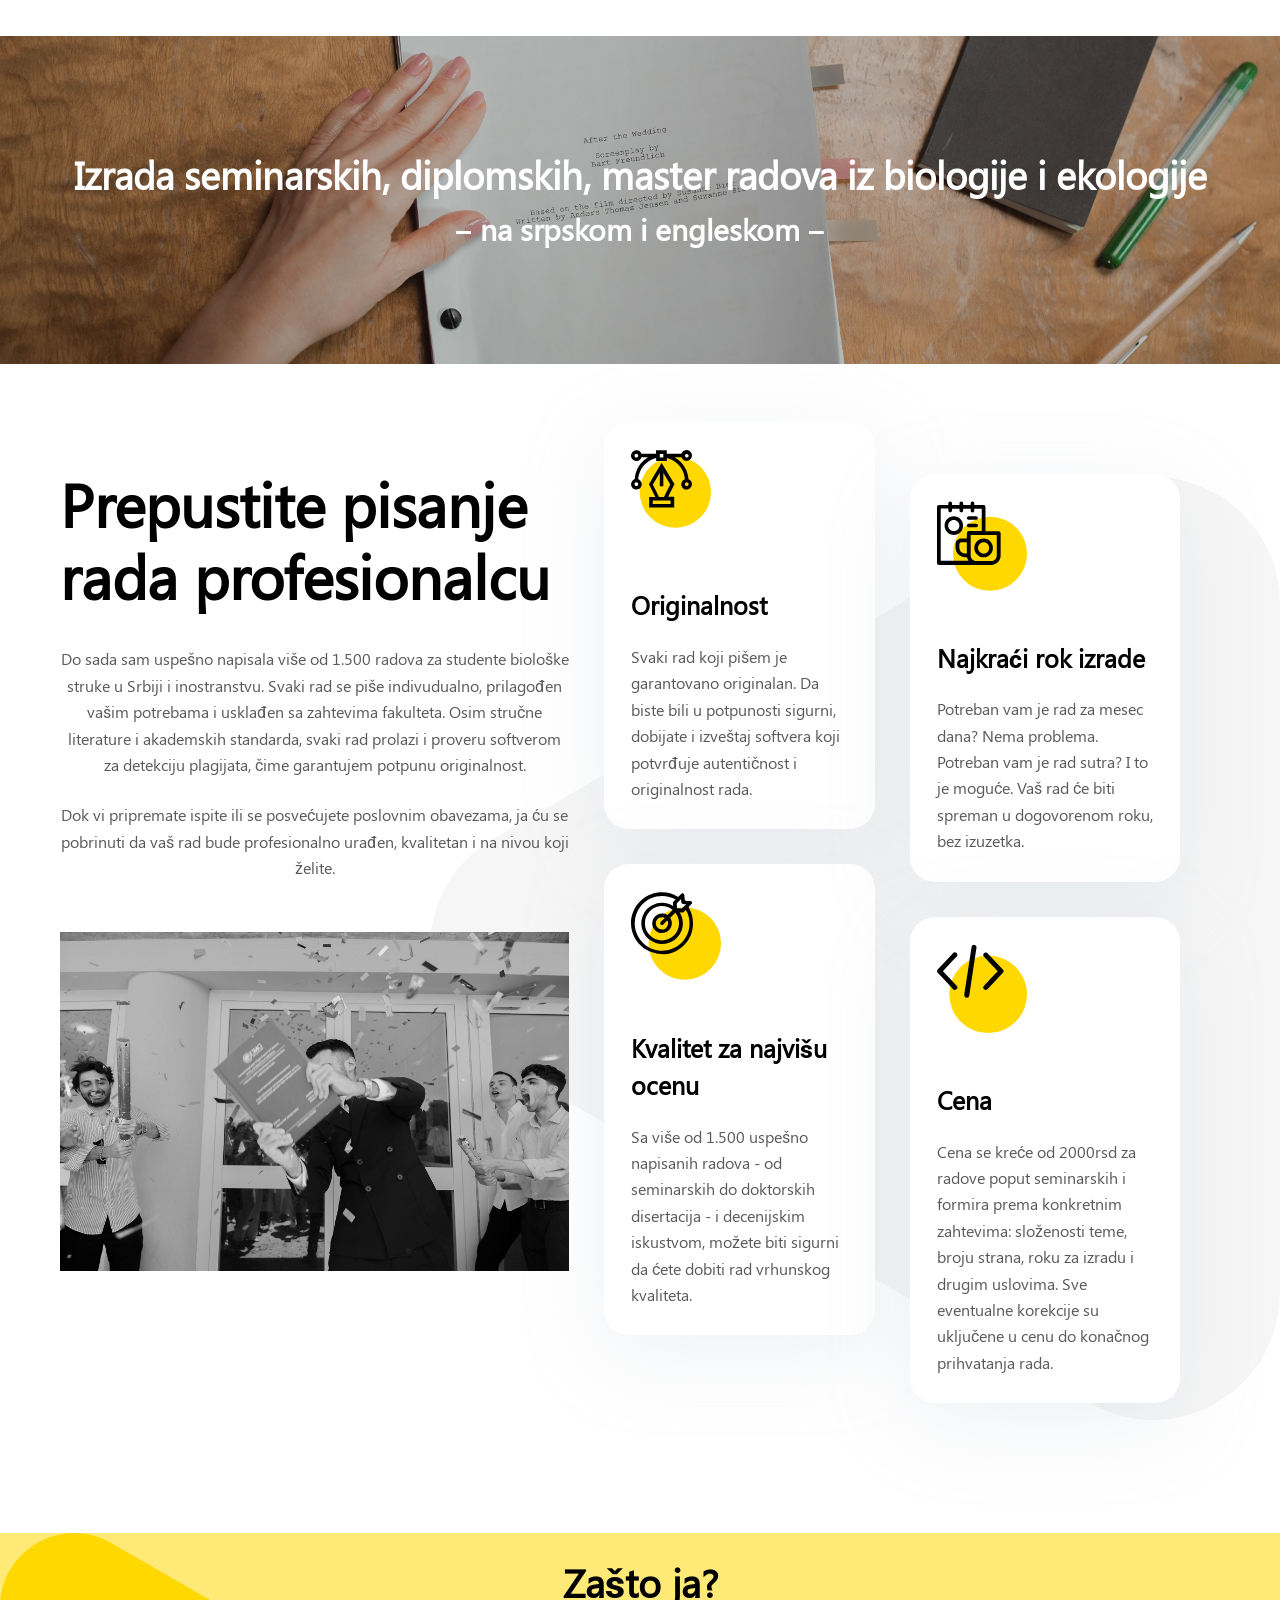
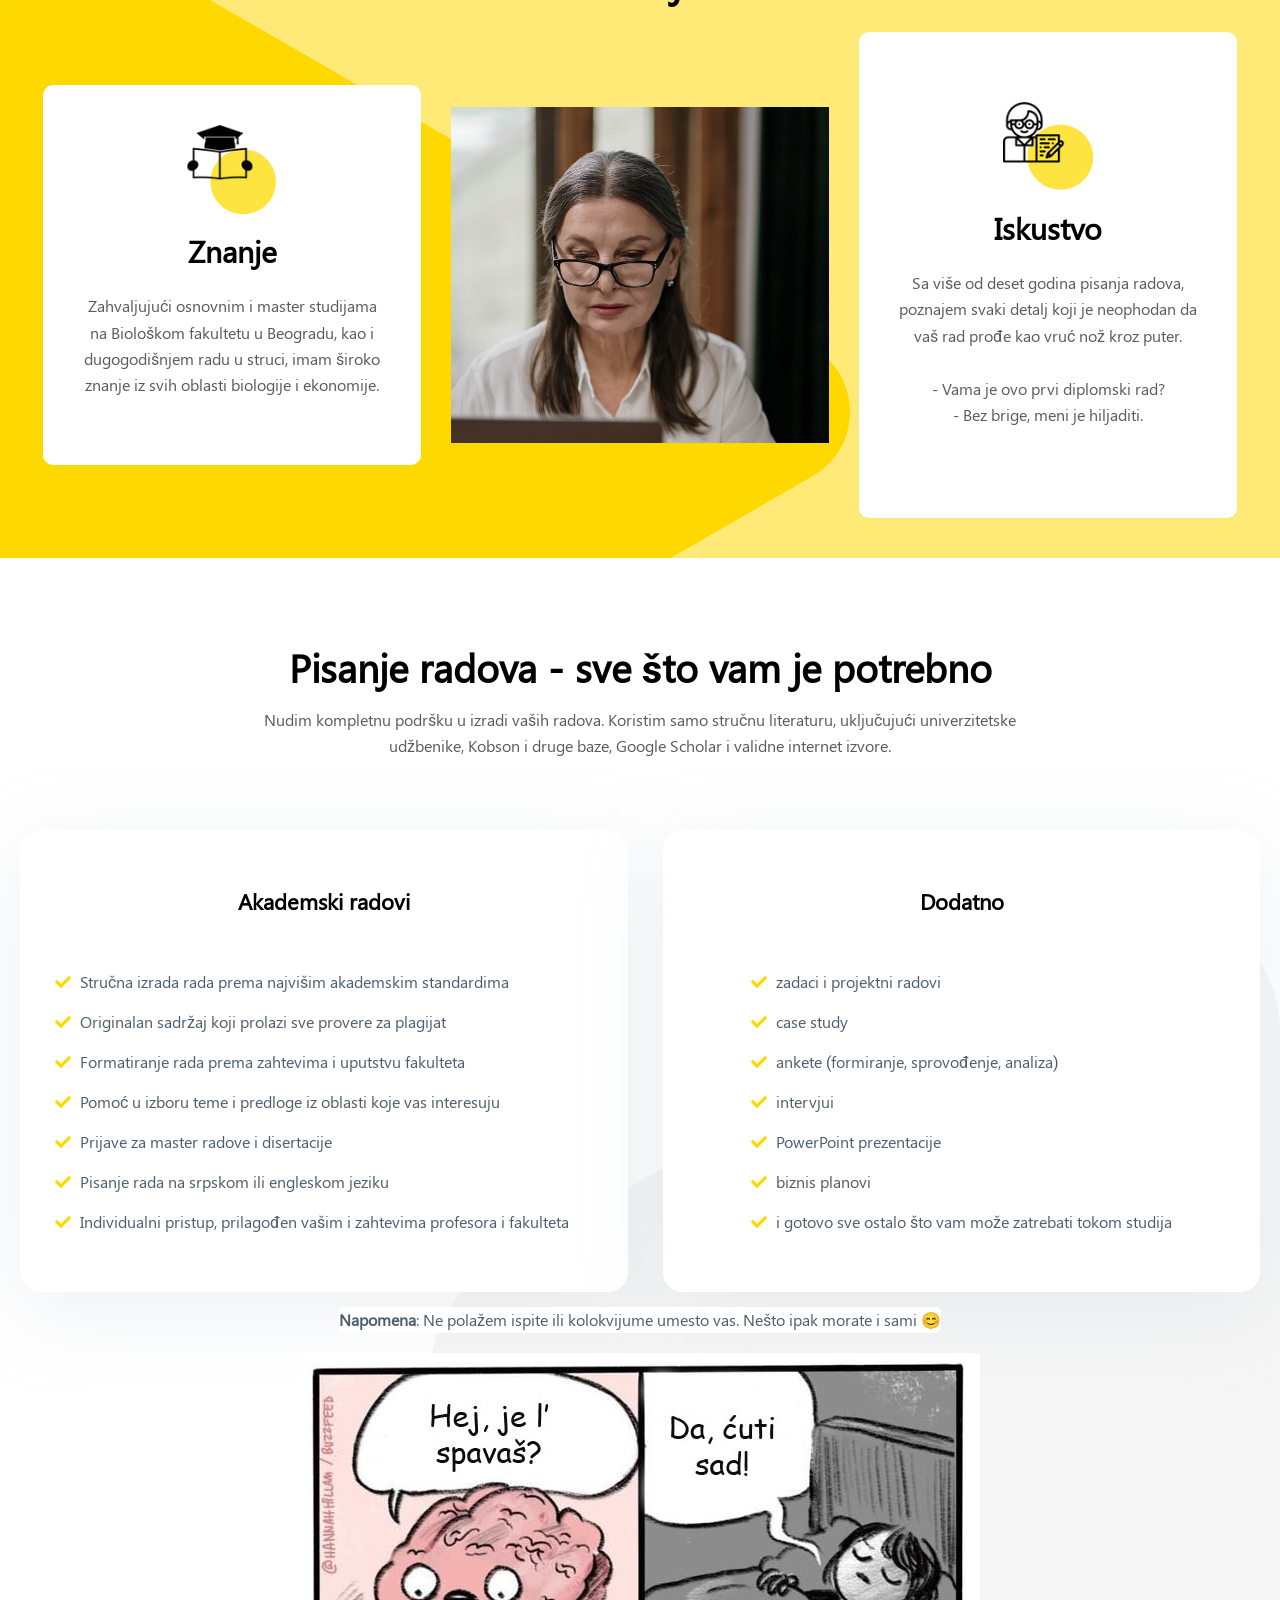
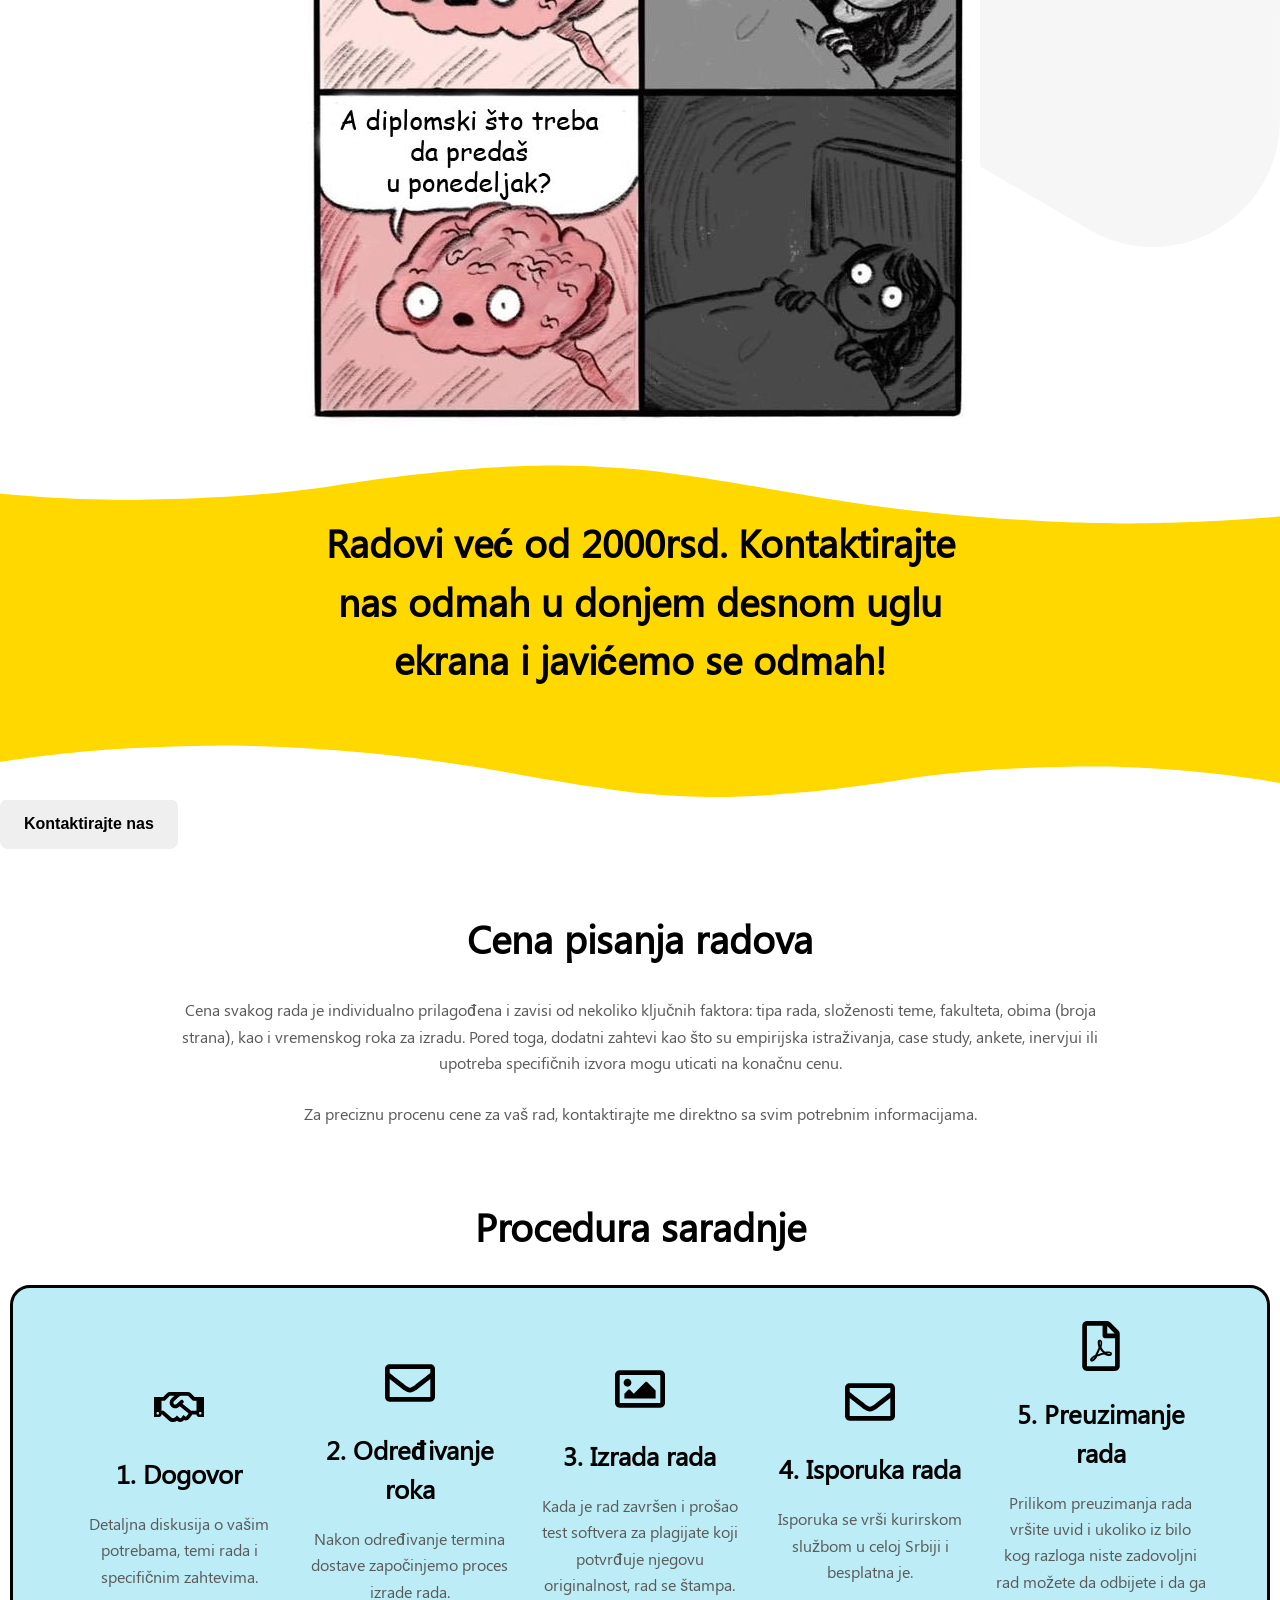
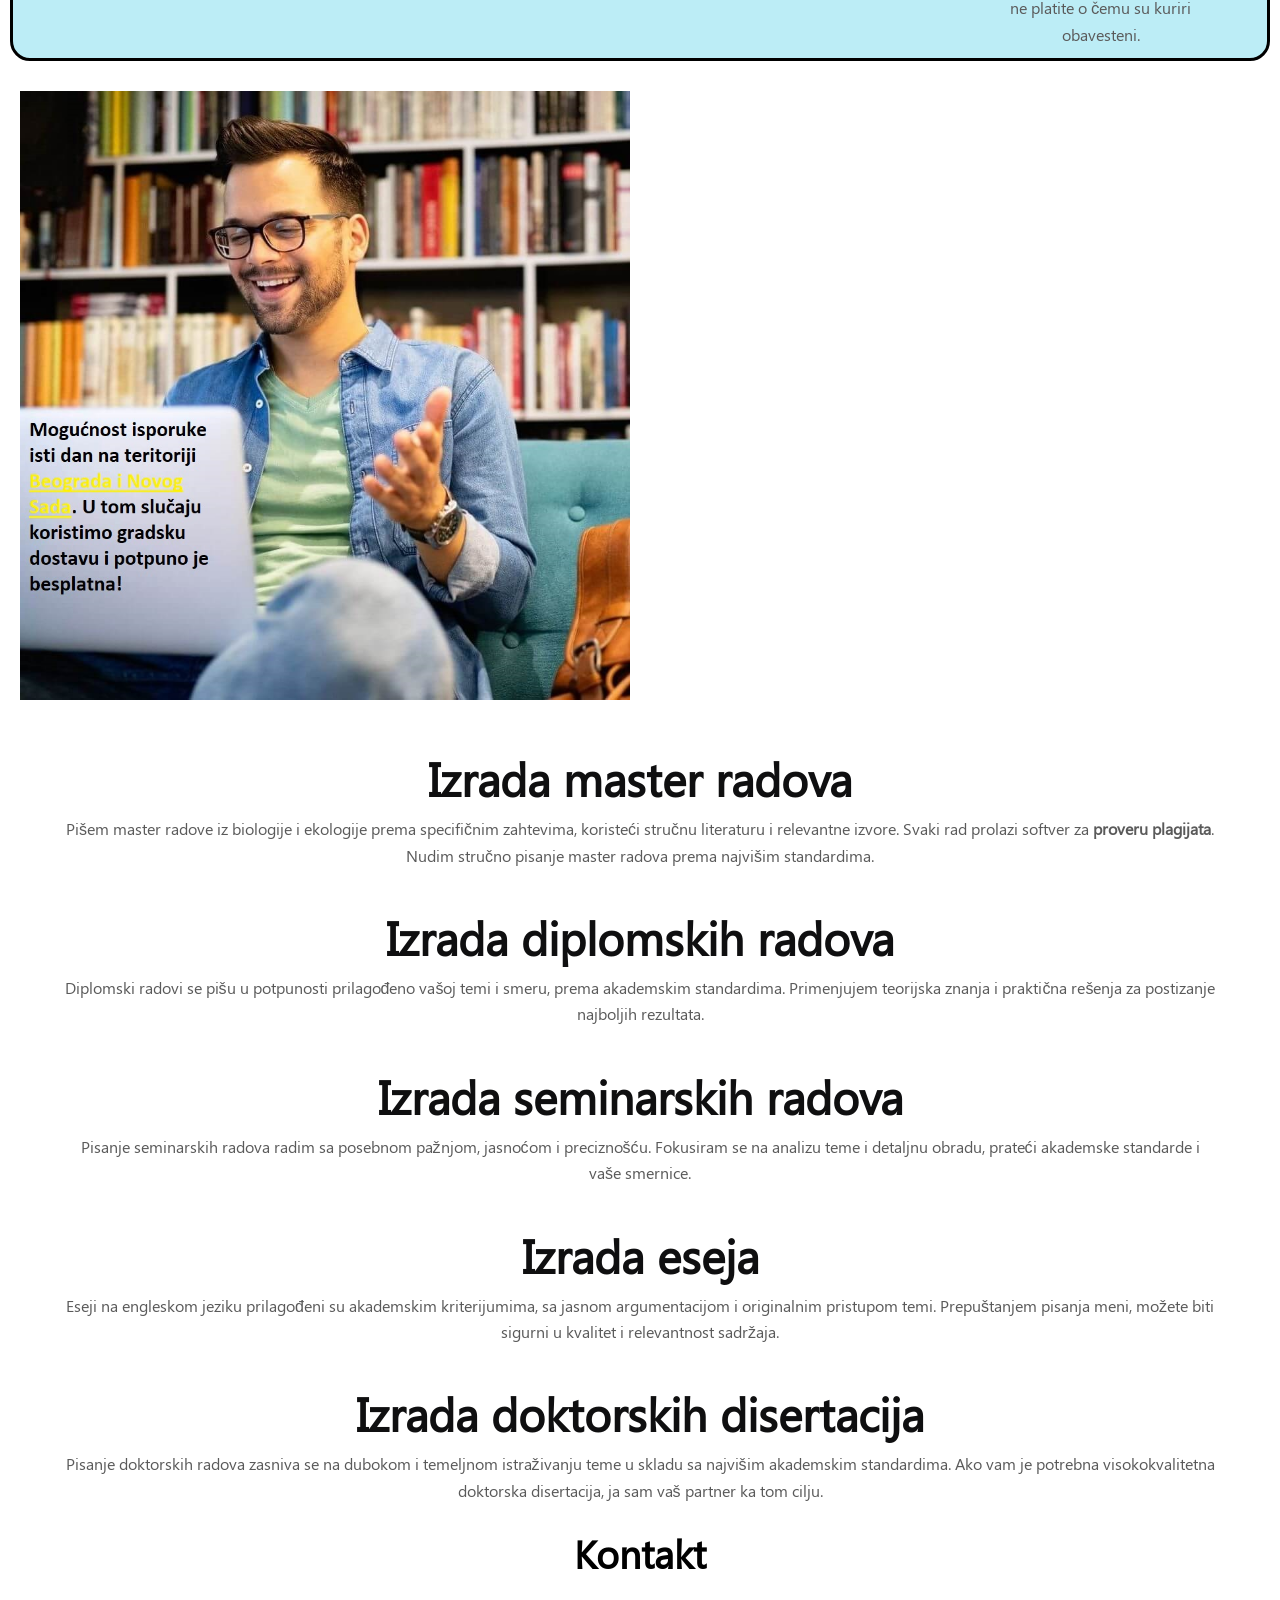
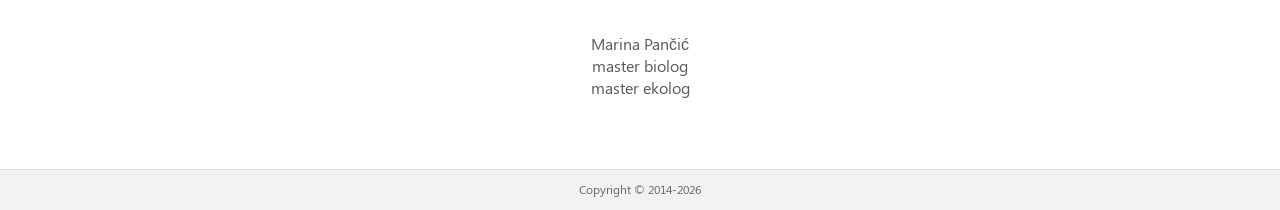
==== X7qL82vNp5/index.html @ 1b6b95fc "Update index.html" ====
<!doctype html>
<html dir="ltr" lang="en-US" prefix="og: https://ogp.me/ns#">
<head>
	
	<meta charset="UTF-8">
	<meta name="viewport" content="width=device-width, initial-scale=1, maximum-scale=5, viewport-fit=cover">
	<link rel="profile" href="https://gmpg.org/xfn/11">

	<title>Izrada seminarskih, diplomskih, master radova iz biologije i ekologije</title>

		


		
		<style id="wp-img-auto-sizes-contain-inline-css">
img:is([sizes=auto i],[sizes^="auto," i]){contain-intrinsic-size:3000px 1500px}
/*# sourceURL=wp-img-auto-sizes-contain-inline-css */
</style>
<link rel='stylesheet' id='blocksy-dynamic-global-css' href='./css/global.css' media='all' />

<style id="global-styles-inline-css">
:root{--wp--preset--aspect-ratio--square: 1;--wp--preset--aspect-ratio--4-3: 4/3;--wp--preset--aspect-ratio--3-4: 3/4;--wp--preset--aspect-ratio--3-2: 3/2;--wp--preset--aspect-ratio--2-3: 2/3;--wp--preset--aspect-ratio--16-9: 16/9;--wp--preset--aspect-ratio--9-16: 9/16;--wp--preset--color--black: #000000;--wp--preset--color--cyan-bluish-gray: #abb8c3;--wp--preset--color--white: #ffffff;--wp--preset--color--pale-pink: #f78da7;--wp--preset--color--vivid-red: #cf2e2e;--wp--preset--color--luminous-vivid-orange: #ff6900;--wp--preset--color--luminous-vivid-amber: #fcb900;--wp--preset--color--light-green-cyan: #7bdcb5;--wp--preset--color--vivid-green-cyan: #00d084;--wp--preset--color--pale-cyan-blue: #8ed1fc;--wp--preset--color--vivid-cyan-blue: #0693e3;--wp--preset--color--vivid-purple: #9b51e0;--wp--preset--color--palette-color-1: var(--theme-palette-color-1, #ffd800);--wp--preset--color--palette-color-2: var(--theme-palette-color-2, #ffc900);--wp--preset--color--palette-color-3: var(--theme-palette-color-3, #5a5a5a);--wp--preset--color--palette-color-4: var(--theme-palette-color-4, #000000);--wp--preset--color--palette-color-5: var(--theme-palette-color-5, #edeff2);--wp--preset--color--palette-color-6: var(--theme-palette-color-6, #f9fafb);--wp--preset--color--palette-color-7: var(--theme-palette-color-7, #FDFDFD);--wp--preset--color--palette-color-8: var(--theme-palette-color-8, #ffffff);--wp--preset--gradient--vivid-cyan-blue-to-vivid-purple: linear-gradient(135deg,rgb(6,147,227) 0%,rgb(155,81,224) 100%);--wp--preset--gradient--light-green-cyan-to-vivid-green-cyan: linear-gradient(135deg,rgb(122,220,180) 0%,rgb(0,208,130) 100%);--wp--preset--gradient--luminous-vivid-amber-to-luminous-vivid-orange: linear-gradient(135deg,rgb(252,185,0) 0%,rgb(255,105,0) 100%);--wp--preset--gradient--luminous-vivid-orange-to-vivid-red: linear-gradient(135deg,rgb(255,105,0) 0%,rgb(207,46,46) 100%);--wp--preset--gradient--very-light-gray-to-cyan-bluish-gray: linear-gradient(135deg,rgb(238,238,238) 0%,rgb(169,184,195) 100%);--wp--preset--gradient--cool-to-warm-spectrum: linear-gradient(135deg,rgb(74,234,220) 0%,rgb(151,120,209) 20%,rgb(207,42,186) 40%,rgb(238,44,130) 60%,rgb(251,105,98) 80%,rgb(254,248,76) 100%);--wp--preset--gradient--blush-light-purple: linear-gradient(135deg,rgb(255,206,236) 0%,rgb(152,150,240) 100%);--wp--preset--gradient--blush-bordeaux: linear-gradient(135deg,rgb(254,205,165) 0%,rgb(254,45,45) 50%,rgb(107,0,62) 100%);--wp--preset--gradient--luminous-dusk: linear-gradient(135deg,rgb(255,203,112) 0%,rgb(199,81,192) 50%,rgb(65,88,208) 100%);--wp--preset--gradient--pale-ocean: linear-gradient(135deg,rgb(255,245,203) 0%,rgb(182,227,212) 50%,rgb(51,167,181) 100%);--wp--preset--gradient--electric-grass: linear-gradient(135deg,rgb(202,248,128) 0%,rgb(113,206,126) 100%);--wp--preset--gradient--midnight: linear-gradient(135deg,rgb(2,3,129) 0%,rgb(40,116,252) 100%);--wp--preset--gradient--juicy-peach: linear-gradient(to right, #ffecd2 0%, #fcb69f 100%);--wp--preset--gradient--young-passion: linear-gradient(to right, #ff8177 0%, #ff867a 0%, #ff8c7f 21%, #f99185 52%, #cf556c 78%, #b12a5b 100%);--wp--preset--gradient--true-sunset: linear-gradient(to right, #fa709a 0%, #fee140 100%);--wp--preset--gradient--morpheus-den: linear-gradient(to top, #30cfd0 0%, #330867 100%);--wp--preset--gradient--plum-plate: linear-gradient(135deg, #667eea 0%, #764ba2 100%);--wp--preset--gradient--aqua-splash: linear-gradient(15deg, #13547a 0%, #80d0c7 100%);--wp--preset--gradient--love-kiss: linear-gradient(to top, #ff0844 0%, #ffb199 100%);--wp--preset--gradient--new-retrowave: linear-gradient(to top, #3b41c5 0%, #a981bb 49%, #ffc8a9 100%);--wp--preset--gradient--plum-bath: linear-gradient(to top, #cc208e 0%, #6713d2 100%);--wp--preset--gradient--high-flight: linear-gradient(to right, #0acffe 0%, #495aff 100%);--wp--preset--gradient--teen-party: linear-gradient(-225deg, #FF057C 0%, #8D0B93 50%, #321575 100%);--wp--preset--gradient--fabled-sunset: linear-gradient(-225deg, #231557 0%, #44107A 29%, #FF1361 67%, #FFF800 100%);--wp--preset--gradient--arielle-smile: radial-gradient(circle 248px at center, #16d9e3 0%, #30c7ec 47%, #46aef7 100%);--wp--preset--gradient--itmeo-branding: linear-gradient(180deg, #2af598 0%, #009efd 100%);--wp--preset--gradient--deep-blue: linear-gradient(to right, #6a11cb 0%, #2575fc 100%);--wp--preset--gradient--strong-bliss: linear-gradient(to right, #f78ca0 0%, #f9748f 19%, #fd868c 60%, #fe9a8b 100%);--wp--preset--gradient--sweet-period: linear-gradient(to top, #3f51b1 0%, #5a55ae 13%, #7b5fac 25%, #8f6aae 38%, #a86aa4 50%, #cc6b8e 62%, #f18271 75%, #f3a469 87%, #f7c978 100%);--wp--preset--gradient--purple-division: linear-gradient(to top, #7028e4 0%, #e5b2ca 100%);--wp--preset--gradient--cold-evening: linear-gradient(to top, #0c3483 0%, #a2b6df 100%, #6b8cce 100%, #a2b6df 100%);--wp--preset--gradient--mountain-rock: linear-gradient(to right, #868f96 0%, #596164 100%);--wp--preset--gradient--desert-hump: linear-gradient(to top, #c79081 0%, #dfa579 100%);--wp--preset--gradient--ethernal-constance: linear-gradient(to top, #09203f 0%, #537895 100%);--wp--preset--gradient--happy-memories: linear-gradient(-60deg, #ff5858 0%, #f09819 100%);--wp--preset--gradient--grown-early: linear-gradient(to top, #0ba360 0%, #3cba92 100%);--wp--preset--gradient--morning-salad: linear-gradient(-225deg, #B7F8DB 0%, #50A7C2 100%);--wp--preset--gradient--night-call: linear-gradient(-225deg, #AC32E4 0%, #7918F2 48%, #4801FF 100%);--wp--preset--gradient--mind-crawl: linear-gradient(-225deg, #473B7B 0%, #3584A7 51%, #30D2BE 100%);--wp--preset--gradient--angel-care: linear-gradient(-225deg, #FFE29F 0%, #FFA99F 48%, #FF719A 100%);--wp--preset--gradient--juicy-cake: linear-gradient(to top, #e14fad 0%, #f9d423 100%);--wp--preset--gradient--rich-metal: linear-gradient(to right, #d7d2cc 0%, #304352 100%);--wp--preset--gradient--mole-hall: linear-gradient(-20deg, #616161 0%, #9bc5c3 100%);--wp--preset--gradient--cloudy-knoxville: linear-gradient(120deg, #fdfbfb 0%, #ebedee 100%);--wp--preset--gradient--soft-grass: linear-gradient(to top, #c1dfc4 0%, #deecdd 100%);--wp--preset--gradient--saint-petersburg: linear-gradient(135deg, #f5f7fa 0%, #c3cfe2 100%);--wp--preset--gradient--everlasting-sky: linear-gradient(135deg, #fdfcfb 0%, #e2d1c3 100%);--wp--preset--gradient--kind-steel: linear-gradient(-20deg, #e9defa 0%, #fbfcdb 100%);--wp--preset--gradient--over-sun: linear-gradient(60deg, #abecd6 0%, #fbed96 100%);--wp--preset--gradient--premium-white: linear-gradient(to top, #d5d4d0 0%, #d5d4d0 1%, #eeeeec 31%, #efeeec 75%, #e9e9e7 100%);--wp--preset--gradient--clean-mirror: linear-gradient(45deg, #93a5cf 0%, #e4efe9 100%);--wp--preset--gradient--wild-apple: linear-gradient(to top, #d299c2 0%, #fef9d7 100%);--wp--preset--gradient--snow-again: linear-gradient(to top, #e6e9f0 0%, #eef1f5 100%);--wp--preset--gradient--confident-cloud: linear-gradient(to top, #dad4ec 0%, #dad4ec 1%, #f3e7e9 100%);--wp--preset--gradient--glass-water: linear-gradient(to top, #dfe9f3 0%, white 100%);--wp--preset--gradient--perfect-white: linear-gradient(-225deg, #E3FDF5 0%, #FFE6FA 100%);--wp--preset--font-size--small: 13px;--wp--preset--font-size--medium: 20px;--wp--preset--font-size--large: clamp(22px, 1.375rem + ((1vw - 3.2px) * 0.625), 30px);--wp--preset--font-size--x-large: clamp(30px, 1.875rem + ((1vw - 3.2px) * 1.563), 50px);--wp--preset--font-size--xx-large: clamp(45px, 2.813rem + ((1vw - 3.2px) * 2.734), 80px);--wp--preset--spacing--20: 0.44rem;--wp--preset--spacing--30: 0.67rem;--wp--preset--spacing--40: 1rem;--wp--preset--spacing--50: 1.5rem;--wp--preset--spacing--60: 2.25rem;--wp--preset--spacing--70: 3.38rem;--wp--preset--spacing--80: 5.06rem;--wp--preset--shadow--natural: 6px 6px 9px rgba(0, 0, 0, 0.2);--wp--preset--shadow--deep: 12px 12px 50px rgba(0, 0, 0, 0.4);--wp--preset--shadow--sharp: 6px 6px 0px rgba(0, 0, 0, 0.2);--wp--preset--shadow--outlined: 6px 6px 0px -3px rgb(255, 255, 255), 6px 6px rgb(0, 0, 0);--wp--preset--shadow--crisp: 6px 6px 0px rgb(0, 0, 0);}:root { --wp--style--global--content-size: var(--theme-block-max-width);--wp--style--global--wide-size: var(--theme-block-wide-max-width); }:where(body) { margin: 0; }.wp-site-blocks > .alignleft { float: left; margin-right: 2em; }.wp-site-blocks > .alignright { float: right; margin-left: 2em; }.wp-site-blocks > .aligncenter { justify-content: center; margin-left: auto; margin-right: auto; }:where(.wp-site-blocks) > * { margin-block-start: var(--theme-content-spacing); margin-block-end: 0; }:where(.wp-site-blocks) > :first-child { margin-block-start: 0; }:where(.wp-site-blocks) > :last-child { margin-block-end: 0; }:root { --wp--style--block-gap: var(--theme-content-spacing); }:root :where(.is-layout-flow) > :first-child{margin-block-start: 0;}:root :where(.is-layout-flow) > :last-child{margin-block-end: 0;}:root :where(.is-layout-flow) > *{margin-block-start: var(--theme-content-spacing);margin-block-end: 0;}:root :where(.is-layout-constrained) > :first-child{margin-block-start: 0;}:root :where(.is-layout-constrained) > :last-child{margin-block-end: 0;}:root :where(.is-layout-constrained) > *{margin-block-start: var(--theme-content-spacing);margin-block-end: 0;}:root :where(.is-layout-flex){gap: var(--theme-content-spacing);}:root :where(.is-layout-grid){gap: var(--theme-content-spacing);}.is-layout-flow > .alignleft{float: left;margin-inline-start: 0;margin-inline-end: 2em;}.is-layout-flow > .alignright{float: right;margin-inline-start: 2em;margin-inline-end: 0;}.is-layout-flow > .aligncenter{margin-left: auto !important;margin-right: auto !important;}.is-layout-constrained > .alignleft{float: left;margin-inline-start: 0;margin-inline-end: 2em;}.is-layout-constrained > .alignright{float: right;margin-inline-start: 2em;margin-inline-end: 0;}.is-layout-constrained > .aligncenter{margin-left: auto !important;margin-right: auto !important;}.is-layout-constrained > :where(:not(.alignleft):not(.alignright):not(.alignfull)){max-width: var(--wp--style--global--content-size);margin-left: auto !important;margin-right: auto !important;}.is-layout-constrained > .alignwide{max-width: var(--wp--style--global--wide-size);}body .is-layout-flex{display: flex;}.is-layout-flex{flex-wrap: wrap;align-items: center;}.is-layout-flex > :is(*, div){margin: 0;}body .is-layout-grid{display: grid;}.is-layout-grid > :is(*, div){margin: 0;}body{padding-top: 0px;padding-right: 0px;padding-bottom: 0px;padding-left: 0px;}:root :where(.wp-element-button, .wp-block-button__link){font-style: inherit;font-weight: inherit;letter-spacing: inherit;text-transform: inherit;}.has-black-color{color: var(--wp--preset--color--black) !important;}.has-cyan-bluish-gray-color{color: var(--wp--preset--color--cyan-bluish-gray) !important;}.has-white-color{color: var(--wp--preset--color--white) !important;}.has-pale-pink-color{color: var(--wp--preset--color--pale-pink) !important;}.has-vivid-red-color{color: var(--wp--preset--color--vivid-red) !important;}.has-luminous-vivid-orange-color{color: var(--wp--preset--color--luminous-vivid-orange) !important;}.has-luminous-vivid-amber-color{color: var(--wp--preset--color--luminous-vivid-amber) !important;}.has-light-green-cyan-color{color: var(--wp--preset--color--light-green-cyan) !important;}.has-vivid-green-cyan-color{color: var(--wp--preset--color--vivid-green-cyan) !important;}.has-pale-cyan-blue-color{color: var(--wp--preset--color--pale-cyan-blue) !important;}.has-vivid-cyan-blue-color{color: var(--wp--preset--color--vivid-cyan-blue) !important;}.has-vivid-purple-color{color: var(--wp--preset--color--vivid-purple) !important;}.has-palette-color-1-color{color: var(--wp--preset--color--palette-color-1) !important;}.has-palette-color-2-color{color: var(--wp--preset--color--palette-color-2) !important;}.has-palette-color-3-color{color: var(--wp--preset--color--palette-color-3) !important;}.has-palette-color-4-color{color: var(--wp--preset--color--palette-color-4) !important;}.has-palette-color-5-color{color: var(--wp--preset--color--palette-color-5) !important;}.has-palette-color-6-color{color: var(--wp--preset--color--palette-color-6) !important;}.has-palette-color-7-color{color: var(--wp--preset--color--palette-color-7) !important;}.has-palette-color-8-color{color: var(--wp--preset--color--palette-color-8) !important;}.has-black-background-color{background-color: var(--wp--preset--color--black) !important;}.has-cyan-bluish-gray-background-color{background-color: var(--wp--preset--color--cyan-bluish-gray) !important;}.has-white-background-color{background-color: var(--wp--preset--color--white) !important;}.has-pale-pink-background-color{background-color: var(--wp--preset--color--pale-pink) !important;}.has-vivid-red-background-color{background-color: var(--wp--preset--color--vivid-red) !important;}.has-luminous-vivid-orange-background-color{background-color: var(--wp--preset--color--luminous-vivid-orange) !important;}.has-luminous-vivid-amber-background-color{background-color: var(--wp--preset--color--luminous-vivid-amber) !important;}.has-light-green-cyan-background-color{background-color: var(--wp--preset--color--light-green-cyan) !important;}.has-vivid-green-cyan-background-color{background-color: var(--wp--preset--color--vivid-green-cyan) !important;}.has-pale-cyan-blue-background-color{background-color: var(--wp--preset--color--pale-cyan-blue) !important;}.has-vivid-cyan-blue-background-color{background-color: var(--wp--preset--color--vivid-cyan-blue) !important;}.has-vivid-purple-background-color{background-color: var(--wp--preset--color--vivid-purple) !important;}.has-palette-color-1-background-color{background-color: var(--wp--preset--color--palette-color-1) !important;}.has-palette-color-2-background-color{background-color: var(--wp--preset--color--palette-color-2) !important;}.has-palette-color-3-background-color{background-color: var(--wp--preset--color--palette-color-3) !important;}.has-palette-color-4-background-color{background-color: var(--wp--preset--color--palette-color-4) !important;}.has-palette-color-5-background-color{background-color: var(--wp--preset--color--palette-color-5) !important;}.has-palette-color-6-background-color{background-color: var(--wp--preset--color--palette-color-6) !important;}.has-palette-color-7-background-color{background-color: var(--wp--preset--color--palette-color-7) !important;}.has-palette-color-8-background-color{background-color: var(--wp--preset--color--palette-color-8) !important;}.has-black-border-color{border-color: var(--wp--preset--color--black) !important;}.has-cyan-bluish-gray-border-color{border-color: var(--wp--preset--color--cyan-bluish-gray) !important;}.has-white-border-color{border-color: var(--wp--preset--color--white) !important;}.has-pale-pink-border-color{border-color: var(--wp--preset--color--pale-pink) !important;}.has-vivid-red-border-color{border-color: var(--wp--preset--color--vivid-red) !important;}.has-luminous-vivid-orange-border-color{border-color: var(--wp--preset--color--luminous-vivid-orange) !important;}.has-luminous-vivid-amber-border-color{border-color: var(--wp--preset--color--luminous-vivid-amber) !important;}.has-light-green-cyan-border-color{border-color: var(--wp--preset--color--light-green-cyan) !important;}.has-vivid-green-cyan-border-color{border-color: var(--wp--preset--color--vivid-green-cyan) !important;}.has-pale-cyan-blue-border-color{border-color: var(--wp--preset--color--pale-cyan-blue) !important;}.has-vivid-cyan-blue-border-color{border-color: var(--wp--preset--color--vivid-cyan-blue) !important;}.has-vivid-purple-border-color{border-color: var(--wp--preset--color--vivid-purple) !important;}.has-palette-color-1-border-color{border-color: var(--wp--preset--color--palette-color-1) !important;}.has-palette-color-2-border-color{border-color: var(--wp--preset--color--palette-color-2) !important;}.has-palette-color-3-border-color{border-color: var(--wp--preset--color--palette-color-3) !important;}.has-palette-color-4-border-color{border-color: var(--wp--preset--color--palette-color-4) !important;}.has-palette-color-5-border-color{border-color: var(--wp--preset--color--palette-color-5) !important;}.has-palette-color-6-border-color{border-color: var(--wp--preset--color--palette-color-6) !important;}.has-palette-color-7-border-color{border-color: var(--wp--preset--color--palette-color-7) !important;}.has-palette-color-8-border-color{border-color: var(--wp--preset--color--palette-color-8) !important;}.has-vivid-cyan-blue-to-vivid-purple-gradient-background{background: var(--wp--preset--gradient--vivid-cyan-blue-to-vivid-purple) !important;}.has-light-green-cyan-to-vivid-green-cyan-gradient-background{background: var(--wp--preset--gradient--light-green-cyan-to-vivid-green-cyan) !important;}.has-luminous-vivid-amber-to-luminous-vivid-orange-gradient-background{background: var(--wp--preset--gradient--luminous-vivid-amber-to-luminous-vivid-orange) !important;}.has-luminous-vivid-orange-to-vivid-red-gradient-background{background: var(--wp--preset--gradient--luminous-vivid-orange-to-vivid-red) !important;}.has-very-light-gray-to-cyan-bluish-gray-gradient-background{background: var(--wp--preset--gradient--very-light-gray-to-cyan-bluish-gray) !important;}.has-cool-to-warm-spectrum-gradient-background{background: var(--wp--preset--gradient--cool-to-warm-spectrum) !important;}.has-blush-light-purple-gradient-background{background: var(--wp--preset--gradient--blush-light-purple) !important;}.has-blush-bordeaux-gradient-background{background: var(--wp--preset--gradient--blush-bordeaux) !important;}.has-luminous-dusk-gradient-background{background: var(--wp--preset--gradient--luminous-dusk) !important;}.has-pale-ocean-gradient-background{background: var(--wp--preset--gradient--pale-ocean) !important;}.has-electric-grass-gradient-background{background: var(--wp--preset--gradient--electric-grass) !important;}.has-midnight-gradient-background{background: var(--wp--preset--gradient--midnight) !important;}.has-juicy-peach-gradient-background{background: var(--wp--preset--gradient--juicy-peach) !important;}.has-young-passion-gradient-background{background: var(--wp--preset--gradient--young-passion) !important;}.has-true-sunset-gradient-background{background: var(--wp--preset--gradient--true-sunset) !important;}.has-morpheus-den-gradient-background{background: var(--wp--preset--gradient--morpheus-den) !important;}.has-plum-plate-gradient-background{background: var(--wp--preset--gradient--plum-plate) !important;}.has-aqua-splash-gradient-background{background: var(--wp--preset--gradient--aqua-splash) !important;}.has-love-kiss-gradient-background{background: var(--wp--preset--gradient--love-kiss) !important;}.has-new-retrowave-gradient-background{background: var(--wp--preset--gradient--new-retrowave) !important;}.has-plum-bath-gradient-background{background: var(--wp--preset--gradient--plum-bath) !important;}.has-high-flight-gradient-background{background: var(--wp--preset--gradient--high-flight) !important;}.has-teen-party-gradient-background{background: var(--wp--preset--gradient--teen-party) !important;}.has-fabled-sunset-gradient-background{background: var(--wp--preset--gradient--fabled-sunset) !important;}.has-arielle-smile-gradient-background{background: var(--wp--preset--gradient--arielle-smile) !important;}.has-itmeo-branding-gradient-background{background: var(--wp--preset--gradient--itmeo-branding) !important;}.has-deep-blue-gradient-background{background: var(--wp--preset--gradient--deep-blue) !important;}.has-strong-bliss-gradient-background{background: var(--wp--preset--gradient--strong-bliss) !important;}.has-sweet-period-gradient-background{background: var(--wp--preset--gradient--sweet-period) !important;}.has-purple-division-gradient-background{background: var(--wp--preset--gradient--purple-division) !important;}.has-cold-evening-gradient-background{background: var(--wp--preset--gradient--cold-evening) !important;}.has-mountain-rock-gradient-background{background: var(--wp--preset--gradient--mountain-rock) !important;}.has-desert-hump-gradient-background{background: var(--wp--preset--gradient--desert-hump) !important;}.has-ethernal-constance-gradient-background{background: var(--wp--preset--gradient--ethernal-constance) !important;}.has-happy-memories-gradient-background{background: var(--wp--preset--gradient--happy-memories) !important;}.has-grown-early-gradient-background{background: var(--wp--preset--gradient--grown-early) !important;}.has-morning-salad-gradient-background{background: var(--wp--preset--gradient--morning-salad) !important;}.has-night-call-gradient-background{background: var(--wp--preset--gradient--night-call) !important;}.has-mind-crawl-gradient-background{background: var(--wp--preset--gradient--mind-crawl) !important;}.has-angel-care-gradient-background{background: var(--wp--preset--gradient--angel-care) !important;}.has-juicy-cake-gradient-background{background: var(--wp--preset--gradient--juicy-cake) !important;}.has-rich-metal-gradient-background{background: var(--wp--preset--gradient--rich-metal) !important;}.has-mole-hall-gradient-background{background: var(--wp--preset--gradient--mole-hall) !important;}.has-cloudy-knoxville-gradient-background{background: var(--wp--preset--gradient--cloudy-knoxville) !important;}.has-soft-grass-gradient-background{background: var(--wp--preset--gradient--soft-grass) !important;}.has-saint-petersburg-gradient-background{background: var(--wp--preset--gradient--saint-petersburg) !important;}.has-everlasting-sky-gradient-background{background: var(--wp--preset--gradient--everlasting-sky) !important;}.has-kind-steel-gradient-background{background: var(--wp--preset--gradient--kind-steel) !important;}.has-over-sun-gradient-background{background: var(--wp--preset--gradient--over-sun) !important;}.has-premium-white-gradient-background{background: var(--wp--preset--gradient--premium-white) !important;}.has-clean-mirror-gradient-background{background: var(--wp--preset--gradient--clean-mirror) !important;}.has-wild-apple-gradient-background{background: var(--wp--preset--gradient--wild-apple) !important;}.has-snow-again-gradient-background{background: var(--wp--preset--gradient--snow-again) !important;}.has-confident-cloud-gradient-background{background: var(--wp--preset--gradient--confident-cloud) !important;}.has-glass-water-gradient-background{background: var(--wp--preset--gradient--glass-water) !important;}.has-perfect-white-gradient-background{background: var(--wp--preset--gradient--perfect-white) !important;}.has-small-font-size{font-size: var(--wp--preset--font-size--small) !important;}.has-medium-font-size{font-size: var(--wp--preset--font-size--medium) !important;}.has-large-font-size{font-size: var(--wp--preset--font-size--large) !important;}.has-x-large-font-size{font-size: var(--wp--preset--font-size--x-large) !important;}.has-xx-large-font-size{font-size: var(--wp--preset--font-size--xx-large) !important;}
/*# sourceURL=global-styles-inline-css */
</style>

<link rel='stylesheet' id='htslider-widgets-css' href='./css/ht-slider-widgets.css' media='all' />
<link rel='stylesheet' id='simple-banner-style-css' href='./css/simple-banner.css' media='all' />
<link rel='stylesheet' id='elementor-frontend-css' href='./css/frontend-lite.min.css' media='all' />
<link rel='stylesheet' id='swiper-css' href='./css/swiper.min.css' media='all' />
<link rel='stylesheet' id='elementor-post-6-css' href='./css/post-6.css' media='all' />
<link rel='stylesheet' id='elementor-pro-css' href='./css/frontend-lite.min.css' media='all' />
<link rel='stylesheet' id='elementor-post-2858-css' href='./css/post-2858.css' media='all' />
<link rel='stylesheet' id='elementor-post-2722-css' href='./css/post-2722.css' media='all' />
<link rel='stylesheet' id='elementor-post-2828-css' href='./css/post-2828.css' media='all' />
<link rel='stylesheet' id='ct-main-styles-css' href='./css/main.min.css' media='all' />
<link rel='stylesheet' id='ct-page-title-styles-css' href='./css/page-title.min.css' media='all' />
<link rel='stylesheet' id='ct-elementor-styles-css' href='./css/elementor-frontend.min.css' media='all' />
<link rel='stylesheet' id='eael-general-css' href='./css/general.min.css' media='all' />
<link rel='stylesheet' id='google-fonts-1-css' href='https://fonts.googleapis.com/css?family=Roboto:100,100italic,200,200italic,300,300italic,400,400italic,500,500italic,600,600italic,700,700italic,800,800italic,900,900italic%7CRoboto+Slab:100,100italic,200,200italic,300,300italic,400,400italic,500,500italic,600,600italic,700,700italic,800,800italic,900,900italic&#038;display=swap&#038;ver=7.0' media='all' />
<link rel="preconnect" href="https://fonts.gstatic.com/" crossorigin><!--n2css--><!--<script async data-wp-strategy="async" id="monsterinsights-frontend-script-js" src="https://www.ekonomija4you.com/wp-content/plugins/google-analytics-for-wordpress/assets/js/frontend-gtag.min.js?ver=10.2.2"></script>-->
<!--<script data-cfasync="false" data-wpfc-render="false" id='monsterinsights-frontend-script-js-extra'>var monsterinsights_frontend = {"js_events_tracking":"true","download_extensions":"doc,pdf,ppt,zip,xls,docx,pptx,xlsx","inbound_paths":"[{\"path\":\"\\\/go\\\/\",\"label\":\"affiliate\"},{\"path\":\"\\\/recommend\\\/\",\"label\":\"affiliate\"}]","home_url":"https:\/\/www.ekonomija4you.com","hash_tracking":"false","v4_id":"G-6QK7JG5V8T"};</script>-->
<script id="jquery-core-js" src="./js/jquery.min.js"></script>
<script id="jquery-migrate-js" src="./js/jquery-migrate.min.js"></script>
<script id="simple-banner-script-js-before">
<!--const simpleBannerScriptParams = {"version":"2.16.0","hide_simple_banner":"yes","simple_banner_prepend_element":"body","simple_banner_position":"","header_margin":"","header_padding":"","simple_banner_z_index":"","simple_banner_text":"email: ekonomija4you@gmail.com <br \/>telefon: +381 64 42 000 33","pro_version_enabled":"","disabled_on_current_page":false,"debug_mode":"","id":2858,"disabled_pages_array":[],"is_current_page_a_post":false,"disabled_on_posts":"","simple_banner_font_size":"","simple_banner_color":"#3C8AB8","simple_banner_text_color":"","simple_banner_link_color":"","simple_banner_close_color":"","simple_banner_custom_css":"","simple_banner_scrolling_custom_css":"","simple_banner_text_custom_css":"","simple_banner_button_css":"","site_custom_css":"","keep_site_custom_css":"","site_custom_js":"","keep_site_custom_js":"","wp_body_open_enabled":"","wp_body_open":true,"close_button_enabled":"","close_button_expiration":"","close_button_cookie_set":false,"current_date":{"date":"2026-06-13 10:43:49.812429","timezone_type":3,"timezone":"UTC"},"start_date":{"date":"2026-06-13 10:43:49.812433","timezone_type":3,"timezone":"UTC"},"end_date":{"date":"2026-06-13 10:43:49.812435","timezone_type":3,"timezone":"UTC"},"simple_banner_start_after_date":"","simple_banner_remove_after_date":"","simple_banner_insert_inside_element":""}-->
//# sourceURL=simple-banner-script-js-before
</script>
<script id="simple-banner-script-js" src="./js/simple-banner/simple-banner.js"></script>
<!--<link rel="https://api.w.org/" href="https://www.ekonomija4you.com/wp-json/" /><link rel="alternate" title="JSON" type="application/json" href="https://www.ekonomija4you.com/wp-json/wp/v2/pages/2858" /><link rel="EditURI" type="application/rsd+xml" title="RSD" href="https://www.ekonomija4you.com/xmlrpc.php?rsd" />
<meta name="generator" content="WordPress 7.0" />-->
<!--<link rel='shortlink' href='https://www.ekonomija4you.com/' />-->
<style type="text/css">.simple-banner{display:none;}</style><style type="text/css">.simple-banner{background:#3C8AB8;}</style><style type="text/css">.simple-banner .simple-banner-text{color: #ffffff;}</style><style type="text/css">.simple-banner .simple-banner-text a{color:#f16521;}</style><style type="text/css">.simple-banner{z-index: 99999;}</style><style id="simple-banner-site-custom-css-dummy" type="text/css"></style><script id="simple-banner-site-custom-js-dummy" type="text/javascript"></script><noscript><link rel='stylesheet' href='https://www.ekonomija4you.com/wp-content/themes/blocksy/static/bundle/no-scripts.min.css' type='text/css'></noscript>
<meta name="generator" content="Elementor 3.18.2; features: e_dom_optimization, e_optimized_assets_loading, e_optimized_css_loading, e_font_icon_svg, additional_custom_breakpoints, block_editor_assets_optimize, e_image_loading_optimization; settings: css_print_method-external, google_font-enabled, font_display-swap">
<!--<style>.recentcomments a{display:inline !important;padding:0 !important;margin:0 !important;}</style><link rel="icon" href="https://www.ekonomija4you.com/wp-content/uploads/2023/11/elementor/thumbs/logo-ekonomija4you-copy-copy-qh1jo6tnqhzp1z3mhucm2mhrgbw6wxbz2hekax72pg.png" sizes="32x32" />
<link rel="icon" href="https://www.ekonomija4you.com/wp-content/uploads/2023/11/logo-ekonomija4you-copy-copy-300x300.png" sizes="192x192" />
<link rel="apple-touch-icon" href="https://www.ekonomija4you.com/wp-content/uploads/2023/11/logo-ekonomija4you-copy-copy-300x300.png" />
<meta name="msapplication-TileImage" content="https://www.ekonomija4you.com/wp-content/uploads/2023/11/logo-ekonomija4you-copy-copy-300x300.png" />-->
<style id="wp-custom-css">
:root {
	--form-field-padding: 0 20px;
}

.ct-breadcrumbs-shortcode {
	margin-bottom: 2.5em;
	--color: var(--theme-palette-color-1);
	--linkInitialColor: #fff;
	--fontSize: 12px;
	--fontWeight: 600;
	--textTransform: uppercase;
}

@media screen and (max-width: 768px) {
	.ct-breadcrumbs-shortcode {
		text-align: center;
	
	}
	.elementor-1142 .elementor-element.elementor-element-78118f1 {
		     --margin-block-end: 0px; 
	}
	.elementor-element .elementor-element-a45c3b6 .e-flex .e-con-boxed .e-con .e-child {
	margin-left:0;
}
	
}
.elementor *, .elementor :after, .elementor :before {
	box-sizing: none;
}

.page-title {
	display:none;
}

.linkovi a {
	color: #5a5a5a;
}
a {
	color: #5a5a5a;
	font-weight:bold;
}
</style> 

	<!--<meta property="og:title" content="Naziv sajta">
<meta property="og:description" content="Opis sajta">
<meta property="og:image" content="https://github.com/akademac-radovi/akademac/blob/main/X7qL82vNp5/images/hero.jpg">
<meta property="og:image:width" content="1200">
<meta property="og:image:height" content="630">
<meta property="og:type" content="website">-->
	</head>


<body class="home wp-singular page-template-default page page-id-2858 wp-custom-logo wp-embed-responsive wp-theme-blocksy elementor-default elementor-kit-6 elementor-page elementor-page-2858 ct-elementor-default-template" data-link="type-2" data-prefix="single_page" data-footer="type-1" itemscope="itemscope" itemtype="https://schema.org/WebPage" >

<a class="skip-link show-on-focus" href="#main">
	Skip to content</a>


<div id="main-container">
			<div data-elementor-type="header" data-elementor-id="2722" class="elementor elementor-2722 elementor-location-header" data-elementor-post-type="elementor_library">
						<div class="elementor-element elementor-element-93076d1 e-flex e-con-boxed e-con e-parent" data-id="93076d1" data-element_type="container" data-settings="{&quot;background_background&quot;:&quot;classic&quot;,&quot;content_width&quot;:&quot;boxed&quot;}" data-core-v316-plus="true">
					<div class="e-con-inner">
		<div class="elementor-element elementor-element-314e914 e-con-full e-flex e-con e-child" data-id="314e914" data-element_type="container" data-settings="{&quot;content_width&quot;:&quot;full&quot;}">
				<div class="elementor-element elementor-element-a2610a0 elementor-widget elementor-widget-image" data-id="a2610a0" data-element_type="widget" data-widget_type="image.default">
				<div class="elementor-widget-container">
			<style>/*! elementor - v3.18.0 - 08-12-2023 */
.elementor-widget-image{text-align:center}.elementor-widget-image a{display:inline-block}.elementor-widget-image a img[src$=".svg"]{width:48px}.elementor-widget-image img{vertical-align:middle;display:inline-block}</style>													<a href="https://www.ekonomija4you.com">
															</a>
															</div>
				</div>
				</div>
		<div class="elementor-element elementor-element-0961a33 e-con-full e-flex e-con e-child" data-id="0961a33" data-element_type="container" data-settings="{&quot;content_width&quot;:&quot;full&quot;}">
				<div class="elementor-element elementor-element-43ab73d elementor-nav-menu__align-center elementor-nav-menu--stretch elementor-hidden-desktop elementor-nav-menu--dropdown-tablet elementor-nav-menu__text-align-aside elementor-nav-menu--toggle elementor-nav-menu--burger elementor-widget elementor-widget-nav-menu" data-id="43ab73d" data-element_type="widget" data-settings="{&quot;full_width&quot;:&quot;stretch&quot;,&quot;layout&quot;:&quot;horizontal&quot;,&quot;submenu_icon&quot;:{&quot;value&quot;:&quot;&lt;svg class=\&quot;e-font-icon-svg e-fas-caret-down\&quot; viewBox=\&quot;0 0 320 512\&quot; xmlns=\&quot;http:\/\/www.w3.org\/2000\/svg\&quot;&gt;&lt;path d=\&quot;M31.3 192h257.3c17.8 0 26.7 21.5 14.1 34.1L174.1 354.8c-7.8 7.8-20.5 7.8-28.3 0L17.2 226.1C4.6 213.5 13.5 192 31.3 192z\&quot;&gt;&lt;\/path&gt;&lt;\/svg&gt;&quot;,&quot;library&quot;:&quot;fa-solid&quot;},&quot;toggle&quot;:&quot;burger&quot;}" data-widget_type="nav-menu.default">
				<div class="elementor-widget-container">
			<link rel="stylesheet" href="./css/widget-nav-menu.min.css">			<nav class="elementor-nav-menu--main elementor-nav-menu__container elementor-nav-menu--layout-horizontal e--pointer-underline e--animation-fade">
						</nav>
					<div class="elementor-menu-toggle" role="button" tabindex="0" aria-label="Menu Toggle" aria-expanded="false">
			<svg aria-hidden="true" role="presentation" class="elementor-menu-toggle__icon--open e-font-icon-svg e-eicon-menu-bar" viewBox="0 0 1000 1000" xmlns="http://www.w3.org/2000/svg"><path d="M104 333H896C929 333 958 304 958 271S929 208 896 208H104C71 208 42 237 42 271S71 333 104 333ZM104 583H896C929 583 958 554 958 521S929 458 896 458H104C71 458 42 487 42 521S71 583 104 583ZM104 833H896C929 833 958 804 958 771S929 708 896 708H104C71 708 42 737 42 771S71 833 104 833Z"></path></svg><svg aria-hidden="true" role="presentation" class="elementor-menu-toggle__icon--close e-font-icon-svg e-eicon-close" viewBox="0 0 1000 1000" xmlns="http://www.w3.org/2000/svg"><path d="M742 167L500 408 258 167C246 154 233 150 217 150 196 150 179 158 167 167 154 179 150 196 150 212 150 229 154 242 171 254L408 500 167 742C138 771 138 800 167 829 196 858 225 858 254 829L496 587 738 829C750 842 767 846 783 846 800 846 817 842 829 829 842 817 846 804 846 783 846 767 842 750 829 737L588 500 833 258C863 229 863 200 833 171 804 137 775 137 742 167Z"></path></svg>			<span class="elementor-screen-only">Menu</span>
		</div>
					
						<nav class="elementor-nav-menu--dropdown elementor-nav-menu__container" aria-hidden="true">
				<ul id="menu-2-e472815" class="elementor-nav-menu"><li class="menu-item menu-item-type-post_type menu-item-object-page menu-item-home current-menu-item page_item page-item-2858 current_page_item menu-item-2924"><a href="https://www.ekonomija4you.com/" aria-current="page" class="elementor-item elementor-item-active" tabindex="-1">Pisanje radova</a></li>
<!--<li class="menu-item menu-item-type-custom menu-item-object-custom menu-item-2729"><a href="https://www.proveraplagijata.com/" class="elementor-item" tabindex="-1">Provera plagijata</a></li>
<li class="menu-item menu-item-type-post_type menu-item-object-page menu-item-1435"><a href="https://www.ekonomija4you.com/blog-2/" class="elementor-item" tabindex="-1">Blog</a></li>-->
</ul>			</nav>
				</div>
				</div>
				</div>
		<div class="elementor-element elementor-element-f6cfdca e-con-full e-flex e-con e-child" data-id="f6cfdca" data-element_type="container" data-settings="{&quot;content_width&quot;:&quot;full&quot;}">
				<div class="elementor-element elementor-element-857e012 elementor-icon-list--layout-inline elementor-align-center elementor-mobile-align-center linkovi elementor-list-item-link-full_width elementor-widget elementor-widget-icon-list" data-id="857e012" data-element_type="widget" data-widget_type="icon-list.default">
				<div class="elementor-widget-container">
			<link rel="stylesheet" href="./css/widget-icon-list.min.css">		<ul class="elementor-icon-list-items elementor-inline-items">
							<li class="elementor-icon-list-item elementor-inline-item">
											<span class="elementor-icon-list-icon">
							
									</li>
								<li class="elementor-icon-list-item elementor-inline-item">
											<span class="elementor-icon-list-icon">
							
									</li>
						</ul>
				</div>
				</div>
				</div>
					</div>
				</div>
						</div>
		
	<main id="main" class="site-main hfeed" >

		
	<div
		class="ct-container-full"
				data-content="normal"		>

		
		
	<article
		id="post-2858"
		class="post-2858 page type-page status-publish hentry">

		
<div class="hero-section" data-type="type-1" >
			<header class="entry-header">
			<h1 class="page-title" title="Izrada seminarskih, diplomskih, master radova iz biologije i ekologije" itemprop="headline" >Izrada seminarskih, diplomskih, master radova iz biologije i ekologije</h1>		</header>
	</div>

		
		
		<div class="entry-content">
					<div data-elementor-type="wp-page" data-elementor-id="2858" class="elementor elementor-2858" data-elementor-post-type="page">
							<div class="elementor-element elementor-element-e5e5ee5 e-con-full e-flex e-con e-parent" data-id="e5e5ee5" data-element_type="container" data-settings="{&quot;content_width&quot;:&quot;full&quot;,&quot;background_background&quot;:&quot;classic&quot;}" data-core-v316-plus="true">
				<div class="elementor-element elementor-element-817e5b1 elementor-widget elementor-widget-spacer" data-id="817e5b1" data-element_type="widget" data-widget_type="spacer.default">
				<div class="elementor-widget-container">
			<style>/*! elementor - v3.18.0 - 08-12-2023 */
.elementor-column .elementor-spacer-inner{height:var(--spacer-size)}.e-con{--container-widget-width:100%}.e-con-inner>.elementor-widget-spacer,.e-con>.elementor-widget-spacer{width:var(--container-widget-width,var(--spacer-size));--align-self:var(--container-widget-align-self,initial);--flex-shrink:0}.e-con-inner>.elementor-widget-spacer>.elementor-widget-container,.e-con>.elementor-widget-spacer>.elementor-widget-container{height:100%;width:100%}.e-con-inner>.elementor-widget-spacer>.elementor-widget-container>.elementor-spacer,.e-con>.elementor-widget-spacer>.elementor-widget-container>.elementor-spacer{height:100%}.e-con-inner>.elementor-widget-spacer>.elementor-widget-container>.elementor-spacer>.elementor-spacer-inner,.e-con>.elementor-widget-spacer>.elementor-widget-container>.elementor-spacer>.elementor-spacer-inner{height:var(--container-widget-height,var(--spacer-size))}.e-con-inner>.elementor-widget-spacer.elementor-widget-empty,.e-con>.elementor-widget-spacer.elementor-widget-empty{position:relative;min-height:22px;min-width:22px}.e-con-inner>.elementor-widget-spacer.elementor-widget-empty .elementor-widget-empty-icon,.e-con>.elementor-widget-spacer.elementor-widget-empty .elementor-widget-empty-icon{position:absolute;top:0;bottom:0;left:0;right:0;margin:auto;padding:0;width:22px;height:22px}</style>		<div class="elementor-spacer">
			<div class="elementor-spacer-inner"></div>
		</div>
				</div>
				</div>
				<div class="elementor-element elementor-element-59744c7 elementor-widget elementor-widget-heading" data-id="59744c7" data-element_type="widget" data-widget_type="heading.default">
				<div class="elementor-widget-container">
			<style>/*! elementor - v3.18.0 - 08-12-2023 */
.elementor-heading-title{padding:0;margin:0;line-height:1}.elementor-widget-heading .elementor-heading-title[class*=elementor-size-]>a{color:inherit;font-size:inherit;line-height:inherit}.elementor-widget-heading .elementor-heading-title.elementor-size-small{font-size:15px}.elementor-widget-heading .elementor-heading-title.elementor-size-medium{font-size:19px}.elementor-widget-heading .elementor-heading-title.elementor-size-large{font-size:29px}.elementor-widget-heading .elementor-heading-title.elementor-size-xl{font-size:39px}.elementor-widget-heading .elementor-heading-title.elementor-size-xxl{font-size:59px}</style><h1 class="elementor-heading-title elementor-size-default">Izrada seminarskih, diplomskih, master radova iz biologije i ekologije</h1>		</div>
				</div>
				<div class="elementor-element elementor-element-d236061 elementor-widget elementor-widget-heading" data-id="d236061" data-element_type="widget" data-widget_type="heading.default">
				<div class="elementor-widget-container">
			<h3 class="elementor-heading-title elementor-size-default">– na srpskom i engleskom –</h3>		</div>
				</div>
				<div class="elementor-element elementor-element-4df6478 elementor-widget elementor-widget-spacer" data-id="4df6478" data-element_type="widget" data-widget_type="spacer.default">
				<div class="elementor-widget-container">
					<div class="elementor-spacer">
			<div class="elementor-spacer-inner"></div>
		</div>
				</div>
				</div>
				</div>
		<div class="elementor-element elementor-element-f42e689 e-con-full e-flex e-con e-parent" data-id="f42e689" data-element_type="container" data-settings="{&quot;background_background&quot;:&quot;classic&quot;,&quot;content_width&quot;:&quot;full&quot;}" data-core-v316-plus="true">
		<div class="elementor-element elementor-element-603510c e-con-full e-flex e-con e-child" data-id="603510c" data-element_type="container" data-settings="{&quot;content_width&quot;:&quot;full&quot;}">
		<div class="elementor-element elementor-element-4c2c6fb e-con-full e-flex e-con e-child" data-id="4c2c6fb" data-element_type="container" data-settings="{&quot;content_width&quot;:&quot;full&quot;}">
				<div class="elementor-element elementor-element-49be92c elementor-widget elementor-widget-heading" data-id="49be92c" data-element_type="widget" data-widget_type="heading.default">
				<div class="elementor-widget-container">
			<h2 class="elementor-heading-title elementor-size-xl">Prepustite pisanje rada profesionalcu</h2>		</div>
				</div>
				<div class="elementor-element elementor-element-d1c623a elementor-widget elementor-widget-text-editor" data-id="d1c623a" data-element_type="widget" data-widget_type="text-editor.default">
				<div class="elementor-widget-container">
			<style>/*! elementor - v3.18.0 - 08-12-2023 */
.elementor-widget-text-editor.elementor-drop-cap-view-stacked .elementor-drop-cap{background-color:#69727d;color:#fff}.elementor-widget-text-editor.elementor-drop-cap-view-framed .elementor-drop-cap{color:#69727d;border:3px solid;background-color:transparent}.elementor-widget-text-editor:not(.elementor-drop-cap-view-default) .elementor-drop-cap{margin-top:8px}.elementor-widget-text-editor:not(.elementor-drop-cap-view-default) .elementor-drop-cap-letter{width:1em;height:1em}.elementor-widget-text-editor .elementor-drop-cap{float:left;text-align:center;line-height:1;font-size:50px}.elementor-widget-text-editor .elementor-drop-cap-letter{display:inline-block}</style>				<p style="text-align: center;"><span style="font-size: inherit; background-color: var(--theme-palette-color-8); color: var(--theme-text-color); font-family: var(--theme-font-family); font-style: var(--theme-font-style, inherit); letter-spacing: var(--theme-letter-spacing); text-transform: var(--theme-text-transform);">Do sada sam uspešno napisala više od 1.500 radova za studente biološke struke u Srbiji i inostranstvu. </span><span style="font-weight: 400;">Svaki rad se piše indivudualno, prilagođen vašim potrebama i usklađen sa zahtevima fakulteta. Osim stručne literature i akademskih standarda, svaki rad prolazi i proveru softverom za detekciju plagijata, čime garantujem potpunu originalnost.</span></p><p style="text-align: center;"><span style="font-weight: 400;">Dok vi pripremate ispite ili se posvećujete poslovnim obavezama, ja ću se pobrinuti da vaš rad bude profesionalno urađen, kvalitetan i na nivou koji želite.</span></p>						</div>
				</div>
				<div class="elementor-element elementor-element-ba38844 elementor-widget elementor-widget-image" data-id="ba38844" data-element_type="widget" data-widget_type="image.default">
				<div class="elementor-widget-container">
															<!--<img fetchpriority="high" fetchpriority="high" decoding="async" width="862" height="451" src="https://www.ekonomija4you.com/wp-content/uploads/2023/11/Screenshot_1.jpg" class="attachment-large size-large wp-image-62" alt="" srcset="https://www.ekonomija4you.com/wp-content/uploads/2023/11/Screenshot_1.jpg 862w, https://www.ekonomija4you.com/wp-content/uploads/2023/11/Screenshot_1-300x157.jpg 300w, https://www.ekonomija4you.com/wp-content/uploads/2023/11/Screenshot_1-768x402.jpg 768w" sizes="(max-width: 862px) 100vw, 862px" />-->															</div>
				<img
    src="./images/hero.jpg"
    width="1200"
    height="630"
    alt="Hero image"
    style="width:100%;height:auto;"
>
				</div>
				</div>
		<div class="elementor-element elementor-element-1f77a8e e-con-full e-flex e-con e-child" data-id="1f77a8e" data-element_type="container" data-settings="{&quot;content_width&quot;:&quot;full&quot;}">
				<div class="elementor-element elementor-element-6ee1cb9 elementor-view-default elementor-position-top elementor-mobile-position-top elementor-widget elementor-widget-icon-box" data-id="6ee1cb9" data-element_type="widget" data-widget_type="icon-box.default">
				<div class="elementor-widget-container">
			<link rel="stylesheet" href="./css/widget-icon-box.min.css">		<div class="elementor-icon-box-wrapper">
						<div class="elementor-icon-box-icon">
				<span  class="elementor-icon elementor-animation-">
				<svg xmlns="http://www.w3.org/2000/svg" viewBox="0 0 70 70" style="enable-background:new 0 0 70 70" xml:space="preserve"><circle cx="38.8" cy="37.7" r="31.2" style="fill:#ffd800"></circle><path d="M50.7 26.6c-.4-.2-.4-.4-.5-.7-.1-1.1-.2-2.2-.5-3.2-.4-1.8-1-3.5-1.8-5.1-1.9-3.9-4.7-7.1-8.4-9.5-.3-.2-.7-.4-1-.7.1-.1.2-.1.3-.1h5.1c.2 0 .3 0 .4.2l.3.6c1.1 1.9 3.5 2.9 5.7 2 1.8-.7 2.8-2 3-3.9.1-.9-.1-1.8-.5-2.6-1-2-3.2-3-5.3-2.5-1.5.4-2.6 1.3-3.2 2.7-.1.2-.2.3-.4.3H31.3V1h-9.4v3.1H9.3c-.1.2-.2.1-.3-.2-.6-1.4-1.7-2.3-3.2-2.7-1.5-.3-2.8 0-4 .9C.8 3 .2 4.1 0 5.3c-.1.7 0 1.5.3 2.2.8 2.2 3.2 3.5 5.5 2.9C7.3 10 8.4 9.1 9 7.6c.1-.2.2-.3.4-.3h5.5c-.7.5-1.5 1-2.1 1.5-2.1 1.5-3.9 3.4-5.4 5.5-1.4 2-2.5 4.2-3.2 6.6-.5 1.6-.8 3.3-.9 4.9 0 .4-.1.6-.5.7-.1 0-.1 0-.1.1-1.5.8-2.3 2.1-2.6 3.7-.1.7 0 1.5.3 2.2C1 34 2.2 35 3.8 35.4c1.2.3 2.4 0 3.5-.6C9.1 33.7 10 31.1 9 29c-.5-1.1-1.3-2-2.5-2.5-.1-.1-.2-.1-.2-.3.1-.7.1-1.5.3-2.2.2-1.2.6-2.4 1-3.5 1.1-2.7 2.6-5.1 4.7-7.2 2-2 4.4-3.6 7-4.6l2.7-.9v2.6h9.4V7.8c.9.3 1.8.6 2.6.9 2.7 1 5.1 2.6 7.2 4.7 3.5 3.5 5.5 7.8 5.9 12.7 0 .2 0 .4-.3.5-2.2 1-3.3 3.4-2.6 5.7.8 2.5 3.5 3.8 5.9 3 2.2-.7 3.6-3.1 3.1-5.3-.1-1.6-1-2.7-2.5-3.4zM48.8 4.3c.9 0 1.6.7 1.6 1.6 0 .9-.7 1.6-1.6 1.5-.8 0-1.5-.7-1.5-1.6-.1-.8.6-1.5 1.5-1.5zM4.7 7.4c-.8 0-1.6-.7-1.6-1.6 0-.9.7-1.6 1.6-1.6.8 0 1.6.7 1.6 1.6 0 .9-.7 1.6-1.6 1.6zm0 25c-.8 0-1.6-.7-1.6-1.6 0-.9.7-1.6 1.6-1.6.8 0 1.6.7 1.6 1.6 0 .9-.7 1.6-1.6 1.6zm23.6-25h-3.1V4.3h3.1v3.1zm20.5 25c-.9 0-1.6-.7-1.6-1.6 0-.8.7-1.6 1.6-1.6.9 0 1.6.7 1.6 1.6 0 .9-.8 1.6-1.6 1.6zM27 12.5c-.2-.3-.2-.3-.4 0-3.6 6-7.2 12-10.8 18.1-.1.2-.1.3 0 .5 1.8 3.5 3.5 7 5.3 10.5 0 .1.1.1.1.3h-5.3v9c0 .3.1.3.3.3h21.6v-9.4h-5.3c.1-.1.1-.2.1-.3 1.8-3.5 3.5-7 5.3-10.5.1-.2.1-.3 0-.5-3.7-5.9-7.3-12-10.9-18zM34.6 45v2.9c0 .2-.1.2-.2.2H19V45h15.6zm-.4-13.7c-1.5 3.1-3.1 6.1-4.6 9.2l-.6 1.2c-.1.2-.2.2-.4.2h-3.8c-.2 0-.3-.1-.4-.2-1.6-3.3-3.3-6.6-4.9-9.8-.3-.6-.3-1.1.1-1.7 1.8-2.9 3.6-5.9 5.4-8.9 0-.1.1-.1.1-.2h.1v11.4h3.1V21.1h.1c0 .1.1.1.1.2 1.9 3.2 3.8 6.3 5.7 9.5.2.1.1.3 0 .5z"></path></svg>				</span>
			</div>
						<div class="elementor-icon-box-content">
				<h4 class="elementor-icon-box-title">
					<span  >
						Originalnost					</span>
				</h4>
									<p class="elementor-icon-box-description">
						Svaki rad koji pišem je garantovano originalan. Da biste bili u potpunosti sigurni, dobijate i izveštaj softvera koji potvrđuje autentičnost i originalnost rada.					</p>
							</div>
		</div>
				</div>
				</div>
				<div class="elementor-element elementor-element-63f1062 elementor-view-default elementor-position-top elementor-mobile-position-top elementor-widget elementor-widget-icon-box" data-id="63f1062" data-element_type="widget" data-widget_type="icon-box.default">
				<div class="elementor-widget-container">
					<div class="elementor-icon-box-wrapper">
						<div class="elementor-icon-box-icon">
				<span  class="elementor-icon elementor-animation-">
				<svg xmlns="http://www.w3.org/2000/svg" viewBox="0 0 70 70" style="enable-background:new 0 0 70 70" xml:space="preserve"><circle cx="41.8" cy="40.8" r="28.2" style="fill:#ffd800"></circle><path d="M25.5 49.2c-13 0-22.9-8.3-25.1-19.8-2.4-13 6.4-25.7 19.5-28 5.8-1 11.4 0 16.5 3 .3.2.5.1.7-.1.6-.7 1.2-1.3 1.9-2 .5-.5 1-.6 1.6-.4.6.2.9.7.9 1.4l.3 3.6c0 .4.2.5.6.6 1.2.1 2.5.2 3.7.3.6 0 1.1.3 1.3.9.2.6.1 1.1-.4 1.5l-2 2c-.2.2-.2.4-.1.7 2.9 5 3.9 10.5 3 16.2-1 6.2-4.1 11.2-9 15-4.3 3.5-9.2 5.1-13.4 5.1zm9.2-42.5c-7.6-4.5-19.3-4-26.7 4.6-7.3 8.5-6.8 21.6 1.8 29.5 8 7.4 20.6 7.6 28.8.1 8.4-7.7 8.4-19.2 4.1-26.2-.4.4-.8.9-1.2 1.3-.5.6-1.1.8-1.9.7-.6-.1-1.1-.1-1.8-.2 1.5 2.4 2.3 4.9 2.5 7.6.2 2.7-.3 5.3-1.5 7.8-1.1 2.5-2.8 4.5-5 6.2-6 4.4-14.1 4.3-19.8-.5C8.3 33 6.3 25.1 9.6 18.2c1.5-3.2 3.8-5.6 6.9-7.2 5.5-2.8 10.9-2.5 16.3.6-.1-.7-.1-1.3-.2-2-.1-.6.1-1.1.5-1.5.6-.5 1.1-.9 1.6-1.4zm-6.3 12c1.4-1.3 2.7-2.6 4-4-4.6-3.9-12.5-4.3-17.8 1.1-5.2 5.3-5 13.8.4 19 5.2 5 13.7 4.8 18.8-.6 5-5.3 4.3-13.1.7-17.3-1.3 1.3-2.6 2.7-4 4 2.6 4.1.9 8.5-2 10.5-3 2.1-7.1 1.7-9.8-.9-2.6-2.6-2.9-6.7-.8-9.7 1.9-2.8 6.3-4.6 10.5-2.1zm-2 2.3c-1.7-1.2-4.6-.7-6 1.1-1.6 1.9-1.4 4.8.4 6.5 1.8 1.7 4.7 1.8 6.5.1 1.6-1.5 2.1-4.3 1-5.8-.1.1-.2.2-.4.3L25.1 26c-.6.6-1.5.6-2 0-.5-.5-.5-1.4.1-2l2.3-2.3c.3-.2.6-.4.9-.7zm16.5-10.5c0-.1-.1-.1-.1-.2-.7-.1-1.4-.1-2.1-.2-1-.1-1.5-.6-1.6-1.6-.1-.7-.1-1.4-.2-2.2-.9.9-1.6 1.7-2.4 2.4-.7.6-1.1 1.2-.9 2.2.2.8.2 1.6.2 2.4l3.3.3c.2 0 .4-.1.6-.2.8-.8 1.6-1.6 2.5-2.4.2-.2.5-.3.7-.5z"></path></svg>				</span>
			</div>
						<div class="elementor-icon-box-content">
				<h4 class="elementor-icon-box-title">
					<span  >
						Kvalitet za najvišu ocenu					</span>
				</h4>
									<p class="elementor-icon-box-description">
						Sa više od 1.500 uspešno napisanih radova - od seminarskih do doktorskih disertacija - i decenijskim iskustvom, možete biti sigurni da ćete dobiti rad vrhunskog kvaliteta.					</p>
							</div>
		</div>
				</div>
				</div>
				</div>
		<div class="elementor-element elementor-element-97c58b3 e-con-full e-flex e-con e-child" data-id="97c58b3" data-element_type="container" data-settings="{&quot;content_width&quot;:&quot;full&quot;}">
				<div class="elementor-element elementor-element-c39a906 elementor-view-default elementor-position-top elementor-mobile-position-top elementor-widget elementor-widget-icon-box" data-id="c39a906" data-element_type="widget" data-widget_type="icon-box.default">
				<div class="elementor-widget-container">
					<div class="elementor-icon-box-wrapper">
						<div class="elementor-icon-box-icon">
				<span  class="elementor-icon elementor-animation-">
				<svg xmlns="http://www.w3.org/2000/svg" viewBox="0 0 70 70" style="enable-background:new 0 0 70 70" xml:space="preserve"><circle cx="41.2" cy="41" r="28.8" style="fill:#ffd800"></circle><path d="M47.7 23.5h-10V5.2c0-1.6-.5-2-2-2H29V1.9C29 1 28.4.4 27.6.4c-.9 0-1.4.6-1.4 1.5v1.3h-5.8V1.9c0-.9-.6-1.5-1.5-1.5-.8 0-1.4.7-1.4 1.5v1.3h-5.8V1.9c0-.9-.6-1.6-1.4-1.6-.9 0-1.4.6-1.5 1.5v1.3H1.9C.5 3.1 0 3.6 0 4.9v42.9c0 1.4.5 1.9 1.9 1.9h40.4c4-.1 7.2-3.3 7.2-7.3V25.3c-.1-1.3-.7-1.8-1.8-1.8zm-24.5 5.7h-4.3c-2.4 0-4.4 1.8-4.4 4.2 0 1.6-.2 3.2.2 4.8.8 3.1 3.6 5.4 6.9 5.5h1.6c.4 1 .8 1.9 1.3 2.8H2.9V5.9h5.9v1.3c0 .9.6 1.6 1.4 1.6.9 0 1.5-.6 1.5-1.6V6h5.8v1.3c0 .8.6 1.5 1.4 1.5.8 0 1.5-.6 1.5-1.4V6h5.8v1.4c0 .9.6 1.5 1.4 1.5.8 0 1.4-.6 1.4-1.5V6h5.8v17.4H25c-1.1 0-1.7.6-1.7 1.7-.1 1.4-.1 2.7-.1 4.1zm0 2.9v8.7c-2.6.4-4.7-.7-5.5-2.9-.2-.6-.2-1.2-.3-1.8v-2.5c0-.8.6-1.4 1.3-1.5h4.5zM46.5 27v15.1c0 2.8-1.9 4.6-4.6 4.6H30.7c-2.7 0-4.5-1.8-4.5-4.5V26.4h20.3v.6zM13.1 11.9c-4 0-7.2 3.2-7.2 7.3 0 3.9 3.3 7.2 7.2 7.2 4 0 7.2-3.2 7.2-7.2.1-4.1-3.2-7.3-7.2-7.3zm0 11.5c-2.4 0-4.4-2-4.4-4.4 0-2.4 2-4.4 4.4-4.3 2.4 0 4.3 2 4.3 4.3.1 2.5-1.9 4.4-4.3 4.4zm10.1-10.1c0-.8.6-1.4 1.5-1.5h5.6c.9 0 1.5.6 1.5 1.4 0 .8-.6 1.4-1.5 1.4h-5.6c-.8.1-1.4-.5-1.5-1.3zm8.7 5.8c0 .8-.7 1.4-1.6 1.4h-5.5c-1 0-1.6-.6-1.6-1.4 0-.8.7-1.4 1.6-1.4h5.5c1 0 1.6.6 1.6 1.4zm4.4 24.7c3.9 0 7.2-3.3 7.2-7.3s-3.3-7.3-7.2-7.3c-4 0-7.3 3.3-7.3 7.3s3.4 7.3 7.3 7.3zm0-11.7c2.4 0 4.3 1.9 4.3 4.4 0 2.4-2 4.4-4.4 4.4-2.3 0-4.3-2-4.3-4.5.1-2.4 2-4.3 4.4-4.3z"></path></svg>				</span>
			</div>
						<div class="elementor-icon-box-content">
				<h4 class="elementor-icon-box-title">
					<span  >
						Najkraći rok izrade					</span>
				</h4>
									<p class="elementor-icon-box-description">
						Potreban vam je rad za mesec dana? Nema problema. Potreban vam je rad sutra? I to je moguće. Vaš rad će biti spreman u dogovorenom roku, bez izuzetka.					</p>
							</div>
		</div>
				</div>
				</div>
				<div class="elementor-element elementor-element-eaee957 elementor-view-default elementor-position-top elementor-mobile-position-top elementor-widget elementor-widget-icon-box" data-id="eaee957" data-element_type="widget" data-widget_type="icon-box.default">
				<div class="elementor-widget-container">
					<div class="elementor-icon-box-wrapper">
						<div class="elementor-icon-box-icon">
				<span  class="elementor-icon elementor-animation-">
				<svg xmlns="http://www.w3.org/2000/svg" viewBox="0 0 70 70" style="enable-background:new 0 0 70 70" xml:space="preserve"><circle cx="39.8" cy="39.1" r="30.2" style="fill:#ffd800"></circle><path d="M30.7 2.9c-.7 4.8-1.5 9.6-2.2 14.4-.5 3.6-1.1 7.1-1.6 10.7-.6 4-1.2 8.1-1.8 12.1-.2 1.2-1.1 1.9-2.2 1.7-1-.1-1.7-1-1.7-2.3.2-1.6.5-3.5.8-5.4.5-3 .9-6.1 1.4-9.1l2.1-13.8c.5-2.9.9-5.9 1.4-8.8.2-1.2 1.1-1.9 2.2-1.7 1.1.1 1.8 1.1 1.6 2.2zM9.8 26.7c-1.7-1.8-3.4-3.6-5.2-5.5 1.4-1.5 2.8-2.9 4.1-4.4 2.1-2.3 4.3-4.6 6.5-6.8.5-.5.8-1 .6-1.8-.1-.8-.6-1.3-1.4-1.6-.8-.3-1.5.1-2.1.7-3.8 4-7.6 8.1-11.4 12.1-1.2 1.3-1.2 2.2 0 3.4 3.2 3.4 6.5 6.9 9.7 10.3.6.7 1.2 1.3 1.9 2 1 1 2.3.8 3.1-.2.5-.8.4-1.7-.3-2.5-1.9-1.9-3.7-3.8-5.5-5.7zm41.4-6.9-4.8-5.1c-2.3-2.4-4.6-4.9-6.9-7.3-.7-.8-1.6-1-2.4-.6-1.3.6-1.5 2.1-.5 3.2l5.7 6c1.6 1.7 3.2 3.4 4.9 5.2-.6.6-1.1 1.2-1.7 1.8-3 3.1-5.9 6.3-8.9 9.4-.7.7-.9 1.6-.5 2.3.7 1.3 2.2 1.4 3.3.3 3.9-4.1 7.8-8.3 11.7-12.4 1-.9 1-1.9.1-2.8z"></path></svg>				</span>
			</div>
						<div class="elementor-icon-box-content">
				<h4 class="elementor-icon-box-title">
					<span  >
						Cena					</span>
				</h4>
									<p class="elementor-icon-box-description">
						Cena se kreće od 2000rsd za radove poput seminarskih i formira prema konkretnim zahtevima: složenosti teme, broju strana, roku za izradu i drugim uslovima. Sve eventualne korekcije su uključene u cenu do konačnog prihvatanja rada.					</p>
							</div>
		</div>
				</div>
				</div>
				</div>
				</div>
				</div>
		<div class="elementor-element elementor-element-b47da80 e-con-full e-flex e-con e-parent" data-id="b47da80" data-element_type="container" data-settings="{&quot;background_background&quot;:&quot;classic&quot;,&quot;content_width&quot;:&quot;full&quot;}" data-core-v316-plus="true">
				<div class="elementor-element elementor-element-0eee5fc elementor-widget elementor-widget-heading" data-id="0eee5fc" data-element_type="widget" data-widget_type="heading.default">
				<div class="elementor-widget-container">
			<h3 class="elementor-heading-title elementor-size-xl">Zašto ja?</h3>		</div>
				</div>
		<div class="elementor-element elementor-element-ada9642 e-con-full e-flex e-con e-child" data-id="ada9642" data-element_type="container" data-settings="{&quot;content_width&quot;:&quot;full&quot;}">
				<div class="elementor-element elementor-element-6b59f59 elementor-widget__width-initial elementor-widget-mobile__width-initial elementor-position-top elementor-widget elementor-widget-image-box" data-id="6b59f59" data-element_type="widget" data-widget_type="image-box.default">
				<div class="elementor-widget-container">
			<style>/*! elementor - v3.18.0 - 08-12-2023 */
.elementor-widget-image-box .elementor-image-box-content{width:100%}@media (min-width:768px){.elementor-widget-image-box.elementor-position-left .elementor-image-box-wrapper,.elementor-widget-image-box.elementor-position-right .elementor-image-box-wrapper{display:flex}.elementor-widget-image-box.elementor-position-right .elementor-image-box-wrapper{text-align:right;flex-direction:row-reverse}.elementor-widget-image-box.elementor-position-left .elementor-image-box-wrapper{text-align:left;flex-direction:row}.elementor-widget-image-box.elementor-position-top .elementor-image-box-img{margin:auto}.elementor-widget-image-box.elementor-vertical-align-top .elementor-image-box-wrapper{align-items:flex-start}.elementor-widget-image-box.elementor-vertical-align-middle .elementor-image-box-wrapper{align-items:center}.elementor-widget-image-box.elementor-vertical-align-bottom .elementor-image-box-wrapper{align-items:flex-end}}@media (max-width:767px){.elementor-widget-image-box .elementor-image-box-img{margin-left:auto!important;margin-right:auto!important;margin-bottom:15px}}.elementor-widget-image-box .elementor-image-box-img{display:inline-block}.elementor-widget-image-box .elementor-image-box-title a{color:inherit}.elementor-widget-image-box .elementor-image-box-wrapper{text-align:center}.elementor-widget-image-box .elementor-image-box-description{margin:0}</style><div class="elementor-image-box-wrapper"><figure class="elementor-image-box-img"><img decoding="async" width="100" height="100" src="./images/11-3.png" class="attachment-full size-full wp-image-1471" alt="" /></figure><div class="elementor-image-box-content"><h3 class="elementor-image-box-title">Znanje</h3><p class="elementor-image-box-description">Zahvaljujući osnovnim i master studijama na Biološkom fakultetu u Beogradu, kao i dugogodišnjem radu u struci, imam široko znanje iz svih oblasti biologije i ekonomije.<br><br> </p></div></div>		</div>
				</div>
				<div class="elementor-element elementor-element-c0766a0 elementor-widget__width-initial elementor-widget elementor-widget-image" data-id="c0766a0" data-element_type="widget" data-widget_type="image.default">
				<div class="elementor-widget-container">
															<img decoding="async" width="535" height="401" src="./images/James_Franco_First_Time1.jpg" class="attachment-large size-large wp-image-68" alt="" /> <!-- srcset="./images/James_Franco_First_Time1.jpg 535w, https://www.ekonomija4you.com/wp-content/uploads/2023/11/James_Franco_First_Time1-300x225.jpg 300w" sizes="(max-width: 535px) 100vw, 535px" />	-->															</div>
				</div>
				<div class="elementor-element elementor-element-dc72cee elementor-widget__width-initial elementor-position-top elementor-widget elementor-widget-image-box" data-id="dc72cee" data-element_type="widget" data-widget_type="image-box.default">
				<div class="elementor-widget-container">
			<div class="elementor-image-box-wrapper"><figure class="elementor-image-box-img"><img loading="lazy" loading="lazy" decoding="async" width="100" height="100" src="./images/31.png" class="attachment-full size-full wp-image-1495" alt="" /></figure><div class="elementor-image-box-content"><h3 class="elementor-image-box-title">Iskustvo</h3><p class="elementor-image-box-description">Sa više od deset godina pisanja radova, poznajem svaki detalj koji je neophodan da vaš rad prođe kao vruć nož kroz puter. <br><br>- Vama je ovo prvi diplomski rad? <br>- Bez brige, meni je hiljaditi. </p></div></div>		</div>
				</div>
				</div>
				</div>
		<div class="elementor-element elementor-element-8e23ea2 e-con-full e-flex e-con e-parent" data-id="8e23ea2" data-element_type="container" data-settings="{&quot;background_background&quot;:&quot;classic&quot;,&quot;content_width&quot;:&quot;full&quot;}" data-core-v316-plus="true">
				<div class="elementor-element elementor-element-78f9516 elementor-widget elementor-widget-heading" data-id="78f9516" data-element_type="widget" data-widget_type="heading.default">
				<div class="elementor-widget-container">
			<h3 class="elementor-heading-title elementor-size-xl">Pisanje radova - sve što vam je potrebno</h3>		</div>
				</div>
				<div class="elementor-element elementor-element-fc81121 elementor-widget elementor-widget-text-editor" data-id="fc81121" data-element_type="widget" data-widget_type="text-editor.default">
				<div class="elementor-widget-container">
							<p><span style="font-weight: 400;">Nudim kompletnu podršku u izradi vaših radova. Koristim samo stručnu literaturu, uključujući univerzitetske udžbenike, Kobson i druge baze, Google Scholar i validne internet izvore. </span></p>						</div>
				</div>
		<div class="elementor-element elementor-element-2aa9695 e-con-full e-flex e-con e-child" data-id="2aa9695" data-element_type="container" data-settings="{&quot;content_width&quot;:&quot;full&quot;}">
		<div class="elementor-element elementor-element-9ef6129 e-con-full e-flex e-con e-child" data-id="9ef6129" data-element_type="container" data-settings="{&quot;background_background&quot;:&quot;classic&quot;,&quot;content_width&quot;:&quot;full&quot;}">
				<div class="elementor-element elementor-element-8d6eb87 elementor-widget elementor-widget-heading" data-id="8d6eb87" data-element_type="widget" data-widget_type="heading.default">
				<div class="elementor-widget-container">
			<h4 class="elementor-heading-title elementor-size-default">Akademski radovi</h4>		</div>
				</div>
				<div class="elementor-element elementor-element-305a2c4 elementor-icon-list--layout-inline elementor-list-item-link-inline elementor-widget elementor-widget-icon-list" data-id="305a2c4" data-element_type="widget" data-widget_type="icon-list.default">
				<div class="elementor-widget-container">
					<ul class="elementor-icon-list-items elementor-inline-items">
							<li class="elementor-icon-list-item elementor-inline-item">
											<span class="elementor-icon-list-icon">
							<svg aria-hidden="true" class="e-font-icon-svg e-fas-check" viewBox="0 0 512 512" xmlns="http://www.w3.org/2000/svg"><path d="M173.898 439.404l-166.4-166.4c-9.997-9.997-9.997-26.206 0-36.204l36.203-36.204c9.997-9.998 26.207-9.998 36.204 0L192 312.69 432.095 72.596c9.997-9.997 26.207-9.997 36.204 0l36.203 36.204c9.997 9.997 9.997 26.206 0 36.204l-294.4 294.401c-9.998 9.997-26.207 9.997-36.204-.001z"></path></svg>						</span>
										<span class="elementor-icon-list-text">Stručna izrada rada prema najvišim akademskim standardima</span>
									</li>
								<li class="elementor-icon-list-item elementor-inline-item">
											<span class="elementor-icon-list-icon">
							<svg aria-hidden="true" class="e-font-icon-svg e-fas-check" viewBox="0 0 512 512" xmlns="http://www.w3.org/2000/svg"><path d="M173.898 439.404l-166.4-166.4c-9.997-9.997-9.997-26.206 0-36.204l36.203-36.204c9.997-9.998 26.207-9.998 36.204 0L192 312.69 432.095 72.596c9.997-9.997 26.207-9.997 36.204 0l36.203 36.204c9.997 9.997 9.997 26.206 0 36.204l-294.4 294.401c-9.998 9.997-26.207 9.997-36.204-.001z"></path></svg>						</span>
										<span class="elementor-icon-list-text">Originalan sadržaj koji prolazi sve provere za plagijat</span>
									</li>
								<li class="elementor-icon-list-item elementor-inline-item">
											<span class="elementor-icon-list-icon">
							<svg aria-hidden="true" class="e-font-icon-svg e-fas-check" viewBox="0 0 512 512" xmlns="http://www.w3.org/2000/svg"><path d="M173.898 439.404l-166.4-166.4c-9.997-9.997-9.997-26.206 0-36.204l36.203-36.204c9.997-9.998 26.207-9.998 36.204 0L192 312.69 432.095 72.596c9.997-9.997 26.207-9.997 36.204 0l36.203 36.204c9.997 9.997 9.997 26.206 0 36.204l-294.4 294.401c-9.998 9.997-26.207 9.997-36.204-.001z"></path></svg>						</span>
										<span class="elementor-icon-list-text">Formatiranje rada prema zahtevima i uputstvu fakulteta</span>
									</li>
								<li class="elementor-icon-list-item elementor-inline-item">
											<span class="elementor-icon-list-icon">
							<svg aria-hidden="true" class="e-font-icon-svg e-fas-check" viewBox="0 0 512 512" xmlns="http://www.w3.org/2000/svg"><path d="M173.898 439.404l-166.4-166.4c-9.997-9.997-9.997-26.206 0-36.204l36.203-36.204c9.997-9.998 26.207-9.998 36.204 0L192 312.69 432.095 72.596c9.997-9.997 26.207-9.997 36.204 0l36.203 36.204c9.997 9.997 9.997 26.206 0 36.204l-294.4 294.401c-9.998 9.997-26.207 9.997-36.204-.001z"></path></svg>						</span>
										<span class="elementor-icon-list-text">Pomoć u izboru teme i predloge iz oblasti koje vas interesuju</span>
									</li>
								<li class="elementor-icon-list-item elementor-inline-item">
											<span class="elementor-icon-list-icon">
							<svg aria-hidden="true" class="e-font-icon-svg e-fas-check" viewBox="0 0 512 512" xmlns="http://www.w3.org/2000/svg"><path d="M173.898 439.404l-166.4-166.4c-9.997-9.997-9.997-26.206 0-36.204l36.203-36.204c9.997-9.998 26.207-9.998 36.204 0L192 312.69 432.095 72.596c9.997-9.997 26.207-9.997 36.204 0l36.203 36.204c9.997 9.997 9.997 26.206 0 36.204l-294.4 294.401c-9.998 9.997-26.207 9.997-36.204-.001z"></path></svg>						</span>
										<span class="elementor-icon-list-text">Prijave za master radove i disertacije</span>
									</li>
								<li class="elementor-icon-list-item elementor-inline-item">
											<span class="elementor-icon-list-icon">
							<svg aria-hidden="true" class="e-font-icon-svg e-fas-check" viewBox="0 0 512 512" xmlns="http://www.w3.org/2000/svg"><path d="M173.898 439.404l-166.4-166.4c-9.997-9.997-9.997-26.206 0-36.204l36.203-36.204c9.997-9.998 26.207-9.998 36.204 0L192 312.69 432.095 72.596c9.997-9.997 26.207-9.997 36.204 0l36.203 36.204c9.997 9.997 9.997 26.206 0 36.204l-294.4 294.401c-9.998 9.997-26.207 9.997-36.204-.001z"></path></svg>						</span>
										<span class="elementor-icon-list-text">Pisanje rada na srpskom ili engleskom jeziku</span>
									</li>
								<li class="elementor-icon-list-item elementor-inline-item">
											<span class="elementor-icon-list-icon">
							<svg aria-hidden="true" class="e-font-icon-svg e-fas-check" viewBox="0 0 512 512" xmlns="http://www.w3.org/2000/svg"><path d="M173.898 439.404l-166.4-166.4c-9.997-9.997-9.997-26.206 0-36.204l36.203-36.204c9.997-9.998 26.207-9.998 36.204 0L192 312.69 432.095 72.596c9.997-9.997 26.207-9.997 36.204 0l36.203 36.204c9.997 9.997 9.997 26.206 0 36.204l-294.4 294.401c-9.998 9.997-26.207 9.997-36.204-.001z"></path></svg>						</span>
										<span class="elementor-icon-list-text">Individualni pristup, prilagođen vašim i zahtevima profesora i fakulteta</span>
									</li>
						</ul>
				</div>
				</div>
				</div>
		<div class="elementor-element elementor-element-24b8f13 e-con-full e-flex e-con e-child" data-id="24b8f13" data-element_type="container" data-settings="{&quot;background_background&quot;:&quot;classic&quot;,&quot;content_width&quot;:&quot;full&quot;}">
				<div class="elementor-element elementor-element-774bbec elementor-widget elementor-widget-heading" data-id="774bbec" data-element_type="widget" data-widget_type="heading.default">
				<div class="elementor-widget-container">
			<h4 class="elementor-heading-title elementor-size-default">Dodatno</h4>		</div>
				</div>
				<div class="elementor-element elementor-element-9f78479 elementor-icon-list--layout-traditional elementor-list-item-link-full_width elementor-widget elementor-widget-icon-list" data-id="9f78479" data-element_type="widget" data-widget_type="icon-list.default">
				<div class="elementor-widget-container">
					<ul class="elementor-icon-list-items">
							<li class="elementor-icon-list-item">
											<span class="elementor-icon-list-icon">
							<svg aria-hidden="true" class="e-font-icon-svg e-fas-check" viewBox="0 0 512 512" xmlns="http://www.w3.org/2000/svg"><path d="M173.898 439.404l-166.4-166.4c-9.997-9.997-9.997-26.206 0-36.204l36.203-36.204c9.997-9.998 26.207-9.998 36.204 0L192 312.69 432.095 72.596c9.997-9.997 26.207-9.997 36.204 0l36.203 36.204c9.997 9.997 9.997 26.206 0 36.204l-294.4 294.401c-9.998 9.997-26.207 9.997-36.204-.001z"></path></svg>						</span>
										<span class="elementor-icon-list-text">zadaci i projektni radovi</span>
									</li>
								<li class="elementor-icon-list-item">
											<span class="elementor-icon-list-icon">
							<svg aria-hidden="true" class="e-font-icon-svg e-fas-check" viewBox="0 0 512 512" xmlns="http://www.w3.org/2000/svg"><path d="M173.898 439.404l-166.4-166.4c-9.997-9.997-9.997-26.206 0-36.204l36.203-36.204c9.997-9.998 26.207-9.998 36.204 0L192 312.69 432.095 72.596c9.997-9.997 26.207-9.997 36.204 0l36.203 36.204c9.997 9.997 9.997 26.206 0 36.204l-294.4 294.401c-9.998 9.997-26.207 9.997-36.204-.001z"></path></svg>						</span>
										<span class="elementor-icon-list-text">case study</span>
									</li>
								<li class="elementor-icon-list-item">
											<span class="elementor-icon-list-icon">
							<svg aria-hidden="true" class="e-font-icon-svg e-fas-check" viewBox="0 0 512 512" xmlns="http://www.w3.org/2000/svg"><path d="M173.898 439.404l-166.4-166.4c-9.997-9.997-9.997-26.206 0-36.204l36.203-36.204c9.997-9.998 26.207-9.998 36.204 0L192 312.69 432.095 72.596c9.997-9.997 26.207-9.997 36.204 0l36.203 36.204c9.997 9.997 9.997 26.206 0 36.204l-294.4 294.401c-9.998 9.997-26.207 9.997-36.204-.001z"></path></svg>						</span>
										<span class="elementor-icon-list-text">ankete (formiranje, sprovođenje, analiza)</span>
									</li>
								<li class="elementor-icon-list-item">
											<span class="elementor-icon-list-icon">
							<svg aria-hidden="true" class="e-font-icon-svg e-fas-check" viewBox="0 0 512 512" xmlns="http://www.w3.org/2000/svg"><path d="M173.898 439.404l-166.4-166.4c-9.997-9.997-9.997-26.206 0-36.204l36.203-36.204c9.997-9.998 26.207-9.998 36.204 0L192 312.69 432.095 72.596c9.997-9.997 26.207-9.997 36.204 0l36.203 36.204c9.997 9.997 9.997 26.206 0 36.204l-294.4 294.401c-9.998 9.997-26.207 9.997-36.204-.001z"></path></svg>						</span>
										<span class="elementor-icon-list-text">intervjui</span>
									</li>
								<li class="elementor-icon-list-item">
											<span class="elementor-icon-list-icon">
							<svg aria-hidden="true" class="e-font-icon-svg e-fas-check" viewBox="0 0 512 512" xmlns="http://www.w3.org/2000/svg"><path d="M173.898 439.404l-166.4-166.4c-9.997-9.997-9.997-26.206 0-36.204l36.203-36.204c9.997-9.998 26.207-9.998 36.204 0L192 312.69 432.095 72.596c9.997-9.997 26.207-9.997 36.204 0l36.203 36.204c9.997 9.997 9.997 26.206 0 36.204l-294.4 294.401c-9.998 9.997-26.207 9.997-36.204-.001z"></path></svg>						</span>
										<span class="elementor-icon-list-text">PowerPoint prezentacije</span>
									</li>
								<li class="elementor-icon-list-item">
											<span class="elementor-icon-list-icon">
							<svg aria-hidden="true" class="e-font-icon-svg e-fas-check" viewBox="0 0 512 512" xmlns="http://www.w3.org/2000/svg"><path d="M173.898 439.404l-166.4-166.4c-9.997-9.997-9.997-26.206 0-36.204l36.203-36.204c9.997-9.998 26.207-9.998 36.204 0L192 312.69 432.095 72.596c9.997-9.997 26.207-9.997 36.204 0l36.203 36.204c9.997 9.997 9.997 26.206 0 36.204l-294.4 294.401c-9.998 9.997-26.207 9.997-36.204-.001z"></path></svg>						</span>
										<span class="elementor-icon-list-text">biznis planovi</span>
									</li>
								<li class="elementor-icon-list-item">
											<span class="elementor-icon-list-icon">
							<svg aria-hidden="true" class="e-font-icon-svg e-fas-check" viewBox="0 0 512 512" xmlns="http://www.w3.org/2000/svg"><path d="M173.898 439.404l-166.4-166.4c-9.997-9.997-9.997-26.206 0-36.204l36.203-36.204c9.997-9.998 26.207-9.998 36.204 0L192 312.69 432.095 72.596c9.997-9.997 26.207-9.997 36.204 0l36.203 36.204c9.997 9.997 9.997 26.206 0 36.204l-294.4 294.401c-9.998 9.997-26.207 9.997-36.204-.001z"></path></svg>						</span>
										<span class="elementor-icon-list-text">i gotovo sve ostalo što vam može zatrebati tokom studija</span>
									</li>
						</ul>
				</div>
				</div>
				</div>
				</div>
				<div class="elementor-element elementor-element-0b5155c elementor-widget elementor-widget-text-editor" data-id="0b5155c" data-element_type="widget" data-widget_type="text-editor.default">
				<div class="elementor-widget-container">
							<p style="text-align: center;"><b>Napomena</b><span style="font-weight: 400;">: Ne polažem ispite ili kolokvijume umesto vas. Nešto ipak morate i sami </span><span style="font-weight: 400;">😊</span></p>						</div>
				</div>
		<div class="elementor-element elementor-element-4e32d9b e-flex e-con-boxed e-con e-child" data-id="4e32d9b" data-element_type="container" data-settings="{&quot;content_width&quot;:&quot;boxed&quot;}">
					<div class="e-con-inner">
		<div class="elementor-element elementor-element-0edb589 e-flex e-con-boxed e-con e-child" data-id="0edb589" data-element_type="container" data-settings="{&quot;content_width&quot;:&quot;boxed&quot;}">
					<div class="e-con-inner">
				<div class="elementor-element elementor-element-3abea8f elementor-widget elementor-widget-image" data-id="3abea8f" data-element_type="widget" data-widget_type="image.default">
				<div class="elementor-widget-container">
															<img decoding="async" src="./images/spavas-li.jpg" title="spavas li" alt="spavas li" loading="lazy" />															</div>
				</div>
					</div>
				</div>
					</div>
				</div>
				</div>
		<div class="elementor-element elementor-element-bc4cb1e e-flex e-con-boxed e-con e-parent" data-id="bc4cb1e" data-element_type="container" data-settings="{&quot;background_background&quot;:&quot;classic&quot;,&quot;shape_divider_top&quot;:&quot;waves&quot;,&quot;content_width&quot;:&quot;boxed&quot;}" data-core-v316-plus="true">
					<div class="e-con-inner">
				<div class="elementor-shape elementor-shape-top" data-negative="false">
			<svg xmlns="http://www.w3.org/2000/svg" viewBox="0 0 1000 100" preserveAspectRatio="none">
	<path class="elementor-shape-fill" d="M421.9,6.5c22.6-2.5,51.5,0.4,75.5,5.3c23.6,4.9,70.9,23.5,100.5,35.7c75.8,32.2,133.7,44.5,192.6,49.7
	c23.6,2.1,48.7,3.5,103.4-2.5c54.7-6,106.2-25.6,106.2-25.6V0H0v30.3c0,0,72,32.6,158.4,30.5c39.2-0.7,92.8-6.7,134-22.4
	c21.2-8.1,52.2-18.2,79.7-24.2C399.3,7.9,411.6,7.5,421.9,6.5z"/>
</svg>		</div>
				<div class="elementor-element elementor-element-17bd122 elementor-widget elementor-widget-heading" data-id="17bd122" data-element_type="widget" data-widget_type="heading.default">
				<div class="elementor-widget-container">
			<h3 class="elementor-heading-title elementor-size-xl">Radovi već od 2000rsd. Kontaktirajte nas odmah u donjem desnom uglu ekrana i javićemo se odmah!</h3>		</div>
				</div>
				
					</div>
				</div>
								

						
		<div class="elementor-element elementor-element-f5ffd0f e-flex e-con-boxed e-con e-parent" data-id="f5ffd0f" data-element_type="container" data-settings="{&quot;background_background&quot;:&quot;classic&quot;,&quot;shape_divider_bottom&quot;:&quot;waves&quot;,&quot;content_width&quot;:&quot;boxed&quot;}" data-core-v316-plus="true">
					<div class="e-con-inner">
				<div class="elementor-shape elementor-shape-bottom" data-negative="false">
			<svg xmlns="http://www.w3.org/2000/svg" viewBox="0 0 1000 100" preserveAspectRatio="none">
	<path class="elementor-shape-fill" d="M421.9,6.5c22.6-2.5,51.5,0.4,75.5,5.3c23.6,4.9,70.9,23.5,100.5,35.7c75.8,32.2,133.7,44.5,192.6,49.7
	c23.6,2.1,48.7,3.5,103.4-2.5c54.7-6,106.2-25.6,106.2-25.6V0H0v30.3c0,0,72,32.6,158.4,30.5c39.2-0.7,92.8-6.7,134-22.4
	c21.2-8.1,52.2-18.2,79.7-24.2C399.3,7.9,411.6,7.5,421.9,6.5z"/>
</svg>		</div>
			<!--	<div class="elementor-element elementor-element-224af49 elementor-arrows-position-inside elementor-pagination-position-outside elementor-widget elementor-widget-image-carousel" data-id="224af49" data-element_type="widget" data-settings="{&quot;navigation&quot;:&quot;both&quot;,&quot;autoplay&quot;:&quot;yes&quot;,&quot;pause_on_hover&quot;:&quot;yes&quot;,&quot;pause_on_interaction&quot;:&quot;yes&quot;,&quot;autoplay_speed&quot;:5000,&quot;infinite&quot;:&quot;yes&quot;,&quot;speed&quot;:500}" data-widget_type="image-carousel.default">
				<div class="elementor-widget-container">
			<style>/*! elementor - v3.18.0 - 08-12-2023 */
.elementor-widget-image-carousel .swiper,.elementor-widget-image-carousel .swiper-container{position:static}.elementor-widget-image-carousel .swiper-container .swiper-slide figure,.elementor-widget-image-carousel .swiper .swiper-slide figure{line-height:inherit}.elementor-widget-image-carousel .swiper-slide{text-align:center}.elementor-image-carousel-wrapper:not(.swiper-container-initialized):not(.swiper-initialized) .swiper-slide{max-width:calc(100% / var(--e-image-carousel-slides-to-show, 3))}</style>		<div class="elementor-image-carousel-wrapper swiper" dir="ltr">
			<div class="elementor-image-carousel swiper-wrapper" aria-live="off">
								<div class="swiper-slide" role="group" aria-roledescription="slide" aria-label="1 of 16"><figure class="swiper-slide-inner"><img decoding="async" class="swiper-slide-image" src="https://www.ekonomija4you.com/wp-content/uploads/2023/11/1698579285487-300x138.png" alt="iskustva" /></figure></div><div class="swiper-slide" role="group" aria-roledescription="slide" aria-label="2 of 16"><figure class="swiper-slide-inner"><img decoding="async" class="swiper-slide-image" src="https://www.ekonomija4you.com/wp-content/uploads/2023/11/33196265_1009540929209585_1076346412427378688_o-300x218.jpg" alt="iskustva" /></figure></div><div class="swiper-slide" role="group" aria-roledescription="slide" aria-label="3 of 16"><figure class="swiper-slide-inner"><img decoding="async" class="swiper-slide-image" src="https://www.ekonomija4you.com/wp-content/uploads/2023/11/32215333_1000802230083455_2104931972479451136_o-300x144.jpg" alt="iskustva" /></figure></div><div class="swiper-slide" role="group" aria-roledescription="slide" aria-label="4 of 16"><figure class="swiper-slide-inner"><img decoding="async" class="swiper-slide-image" src="https://www.ekonomija4you.com/wp-content/uploads/2023/11/31958123_996131823883829_5211574159473115136_o-300x282.jpg" alt="iskustva" /></figure></div><div class="swiper-slide" role="group" aria-roledescription="slide" aria-label="5 of 16"><figure class="swiper-slide-inner"><img decoding="async" class="swiper-slide-image" src="https://www.ekonomija4you.com/wp-content/uploads/2023/11/32191953_999921590171519_2311233291954421760_o-300x240.jpg" alt="iskustva" /></figure></div><div class="swiper-slide" role="group" aria-roledescription="slide" aria-label="6 of 16"><figure class="swiper-slide-inner"><img decoding="async" class="swiper-slide-image" src="https://www.ekonomija4you.com/wp-content/uploads/2023/11/31250413_984601011703577_2571418910347755520_o-300x192.jpg" alt="iskustva" /></figure></div><div class="swiper-slide" role="group" aria-roledescription="slide" aria-label="7 of 16"><figure class="swiper-slide-inner"><img decoding="async" class="swiper-slide-image" src="https://www.ekonomija4you.com/wp-content/uploads/2023/11/31776000_991229701040708_4456478381524910080_o-300x216.jpg" alt="iskustva" /></figure></div><div class="swiper-slide" role="group" aria-roledescription="slide" aria-label="8 of 16"><figure class="swiper-slide-inner"><img decoding="async" class="swiper-slide-image" src="https://www.ekonomija4you.com/wp-content/uploads/2023/11/28699223_933331396830539_1171616052776280297_o-247x300.jpg" alt="iskustva" /></figure></div><div class="swiper-slide" role="group" aria-roledescription="slide" aria-label="9 of 16"><figure class="swiper-slide-inner"><img decoding="async" class="swiper-slide-image" src="https://www.ekonomija4you.com/wp-content/uploads/2023/11/26240893_901286753368337_9133877548597349842_o-254x300.jpg" alt="26240893_901286753368337_9133877548597349842_o" /></figure></div><div class="swiper-slide" role="group" aria-roledescription="slide" aria-label="10 of 16"><figure class="swiper-slide-inner"><img decoding="async" class="swiper-slide-image" src="https://www.ekonomija4you.com/wp-content/uploads/2023/11/28617140_934378520059160_3185870982375958877_o-300x143.jpg" alt="iskustva" /></figure></div><div class="swiper-slide" role="group" aria-roledescription="slide" aria-label="11 of 16"><figure class="swiper-slide-inner"><img decoding="async" class="swiper-slide-image" src="https://www.ekonomija4you.com/wp-content/uploads/2023/11/26240091_899725266857819_5207706815560309193_o-300x267.jpg" alt="iskustva" /></figure></div><div class="swiper-slide" role="group" aria-roledescription="slide" aria-label="12 of 16"><figure class="swiper-slide-inner"><img decoding="async" class="swiper-slide-image" src="https://www.ekonomija4you.com/wp-content/uploads/2023/11/25542662_890029574494055_5700618585309121072_o-300x176.jpg" alt="25542662_890029574494055_5700618585309121072_o" /></figure></div><div class="swiper-slide" role="group" aria-roledescription="slide" aria-label="13 of 16"><figure class="swiper-slide-inner"><img decoding="async" class="swiper-slide-image" src="https://www.ekonomija4you.com/wp-content/uploads/2023/11/26116144_893181564178856_8543875066819949930_o-280x300.jpg" alt="26116144_893181564178856_8543875066819949930_o" /></figure></div><div class="swiper-slide" role="group" aria-roledescription="slide" aria-label="14 of 16"><figure class="swiper-slide-inner"><img decoding="async" class="swiper-slide-image" src="https://www.ekonomija4you.com/wp-content/uploads/2023/11/24831308_882302348600111_5809002906763961980_o-300x245.jpg" alt="24831308_882302348600111_5809002906763961980_o" /></figure></div><div class="swiper-slide" role="group" aria-roledescription="slide" aria-label="15 of 16"><figure class="swiper-slide-inner"><img decoding="async" class="swiper-slide-image" src="https://www.ekonomija4you.com/wp-content/uploads/2023/11/24831089_881770188653327_2519738746873355117_o-300x215.jpg" alt="iskustva" /></figure></div><div class="swiper-slide" role="group" aria-roledescription="slide" aria-label="16 of 16"><figure class="swiper-slide-inner"><img decoding="async" class="swiper-slide-image" src="https://www.ekonomija4you.com/wp-content/uploads/2023/11/23004854_865826533581026_211926875234502557_o-300x163.jpg" alt="iskustva" /></figure></div>			</div>
												<div class="elementor-swiper-button elementor-swiper-button-prev" role="button" tabindex="0">
						<svg aria-hidden="true" class="e-font-icon-svg e-eicon-chevron-left" viewBox="0 0 1000 1000" xmlns="http://www.w3.org/2000/svg"><path d="M646 125C629 125 613 133 604 142L308 442C296 454 292 471 292 487 292 504 296 521 308 533L604 854C617 867 629 875 646 875 663 875 679 871 692 858 704 846 713 829 713 812 713 796 708 779 692 767L438 487 692 225C700 217 708 204 708 187 708 171 704 154 692 142 675 129 663 125 646 125Z"></path></svg>					</div>
					<div class="elementor-swiper-button elementor-swiper-button-next" role="button" tabindex="0">
						<svg aria-hidden="true" class="e-font-icon-svg e-eicon-chevron-right" viewBox="0 0 1000 1000" xmlns="http://www.w3.org/2000/svg"><path d="M696 533C708 521 713 504 713 487 713 471 708 454 696 446L400 146C388 133 375 125 354 125 338 125 325 129 313 142 300 154 292 171 292 187 292 204 296 221 308 233L563 492 304 771C292 783 288 800 288 817 288 833 296 850 308 863 321 871 338 875 354 875 371 875 388 867 400 854L696 533Z"></path></svg>					</div>
				
									<div class="swiper-pagination"></div>
									</div>   
				</div>
				</div>-->
					</div>
				</div>

				<button onclick="openChat()" style="
    padding:12px 24px;
    border:none;
    border-radius:8px;
    cursor:pointer;
    font-weight:bold;
">
    Kontaktirajte nas
</button>		
		<div class="elementor-element elementor-element-0464333 e-con-full e-flex e-con e-parent" data-id="0464333" data-element_type="container" data-settings="{&quot;content_width&quot;:&quot;full&quot;}" data-core-v316-plus="true">
				<div class="elementor-element elementor-element-cd7b08e elementor-widget elementor-widget-heading" data-id="cd7b08e" data-element_type="widget" data-widget_type="heading.default">
				<div class="elementor-widget-container">
			<h3 class="elementor-heading-title elementor-size-xl">Cena pisanja radova</h3>		</div>
				</div>
				<div class="elementor-element elementor-element-00cc099 elementor-widget-mobile__width-inherit elementor-widget elementor-widget-text-editor" data-id="00cc099" data-element_type="widget" data-widget_type="text-editor.default">
				<div class="elementor-widget-container">
							<p style="text-align: center;"><span style="font-weight: 400;">Cena svakog rada je individualno prilagođena i zavisi od nekoliko ključnih faktora: tipa rada, složenosti teme, fakulteta, obima (broja strana), kao i vremenskog roka za izradu. Pored toga, dodatni zahtevi kao što su empirijska istraživanja, case study, ankete, inervjui ili upotreba specifičnih izvora mogu uticati na konačnu cenu.</span></p><p style="text-align: center;"><span style="font-weight: 400;">Za preciznu procenu cene za vaš rad, kontaktirajte me direktno sa svim potrebnim informacijama.</span></p><!--<p style="text-align: center;">E-mail: <a href="mailto:ekonomija4you@gmail.com"><span style="font-weight: 400;">ekonomija4you@gmail.com</span></a></p><p style="text-align: center;">Poziv/WhatsApp/SMS: +381 64 42 000 33</p>	-->					</div>
				</div>
				</div>
		<div class="elementor-element elementor-element-21f7500 e-flex e-con-boxed e-con e-parent" data-id="21f7500" data-element_type="container" data-settings="{&quot;content_width&quot;:&quot;boxed&quot;}" data-core-v316-plus="true">
					<div class="e-con-inner">
				<div class="elementor-element elementor-element-0b5dea1 elementor-widget elementor-widget-heading" data-id="0b5dea1" data-element_type="widget" data-widget_type="heading.default">
				<div class="elementor-widget-container">
			<h3 class="elementor-heading-title elementor-size-xl">Procedura saradnje</h3>		</div>
				</div>
					</div>
				</div>
		<div class="elementor-element elementor-element-2f64f32 e-con-full e-flex e-con e-parent" data-id="2f64f32" data-element_type="container" data-settings="{&quot;content_width&quot;:&quot;full&quot;}" data-core-v316-plus="true">
		<div class="elementor-element elementor-element-340ff95 e-flex e-con-boxed e-con e-child" data-id="340ff95" data-element_type="container" data-settings="{&quot;background_background&quot;:&quot;classic&quot;,&quot;content_width&quot;:&quot;boxed&quot;}">
					<div class="e-con-inner">
		<div class="elementor-element elementor-element-b31e834 e-con-full e-flex e-con e-child" data-id="b31e834" data-element_type="container" data-settings="{&quot;content_width&quot;:&quot;full&quot;}">
				<div class="elementor-element elementor-element-9a0059b elementor-view-default elementor-position-top elementor-mobile-position-top elementor-widget elementor-widget-icon-box" data-id="9a0059b" data-element_type="widget" data-widget_type="icon-box.default">
				<div class="elementor-widget-container">
					<div class="elementor-icon-box-wrapper">
						<div class="elementor-icon-box-icon">
				<span  class="elementor-icon elementor-animation-">
				<svg aria-hidden="true" class="e-font-icon-svg e-far-handshake" viewBox="0 0 640 512" xmlns="http://www.w3.org/2000/svg"><path d="M519.2 127.9l-47.6-47.6A56.252 56.252 0 0 0 432 64H205.2c-14.8 0-29.1 5.9-39.6 16.3L118 127.9H0v255.7h64c17.6 0 31.8-14.2 31.9-31.7h9.1l84.6 76.4c30.9 25.1 73.8 25.7 105.6 3.8 12.5 10.8 26 15.9 41.1 15.9 18.2 0 35.3-7.4 48.8-24 22.1 8.7 48.2 2.6 64-16.8l26.2-32.3c5.6-6.9 9.1-14.8 10.9-23h57.9c.1 17.5 14.4 31.7 31.9 31.7h64V127.9H519.2zM48 351.6c-8.8 0-16-7.2-16-16s7.2-16 16-16 16 7.2 16 16c0 8.9-7.2 16-16 16zm390-6.9l-26.1 32.2c-2.8 3.4-7.8 4-11.3 1.2l-23.9-19.4-30 36.5c-6 7.3-15 4.8-18 2.4l-36.8-31.5-15.6 19.2c-13.9 17.1-39.2 19.7-55.3 6.6l-97.3-88H96V175.8h41.9l61.7-61.6c2-.8 3.7-1.5 5.7-2.3H262l-38.7 35.5c-29.4 26.9-31.1 72.3-4.4 101.3 14.8 16.2 61.2 41.2 101.5 4.4l8.2-7.5 108.2 87.8c3.4 2.8 3.9 7.9 1.2 11.3zm106-40.8h-69.2c-2.3-2.8-4.9-5.4-7.7-7.7l-102.7-83.4 12.5-11.4c6.5-6 7-16.1 1-22.6L367 167.1c-6-6.5-16.1-6.9-22.6-1l-55.2 50.6c-9.5 8.7-25.7 9.4-34.6 0-9.3-9.9-8.5-25.1 1.2-33.9l65.6-60.1c7.4-6.8 17-10.5 27-10.5l83.7-.2c2.1 0 4.1.8 5.5 2.3l61.7 61.6H544v128zm48 47.7c-8.8 0-16-7.2-16-16s7.2-16 16-16 16 7.2 16 16c0 8.9-7.2 16-16 16z"></path></svg>				</span>
			</div>
						<div class="elementor-icon-box-content">
				<h3 class="elementor-icon-box-title">
					<span  >
						1. Dogovor					</span>
				</h3>
									<p class="elementor-icon-box-description">
						Detaljna diskusija o vašim potrebama, temi rada i specifičnim zahtevima. 					</p>
							</div>
		</div>
				</div>
				</div>
				</div>
		<div class="elementor-element elementor-element-df6a21e e-con-full e-flex e-con e-child" data-id="df6a21e" data-element_type="container" data-settings="{&quot;content_width&quot;:&quot;full&quot;}">
				<div class="elementor-element elementor-element-22539ac elementor-view-default elementor-position-top elementor-mobile-position-top elementor-widget elementor-widget-icon-box" data-id="22539ac" data-element_type="widget" data-widget_type="icon-box.default">
				<div class="elementor-widget-container">
					<div class="elementor-icon-box-wrapper">
						<div class="elementor-icon-box-icon">
				<span  class="elementor-icon elementor-animation-">
				<svg aria-hidden="true" class="e-font-icon-svg e-far-envelope" viewBox="0 0 512 512" xmlns="http://www.w3.org/2000/svg"><path d="M464 64H48C21.49 64 0 85.49 0 112v288c0 26.51 21.49 48 48 48h416c26.51 0 48-21.49 48-48V112c0-26.51-21.49-48-48-48zm0 48v40.805c-22.422 18.259-58.168 46.651-134.587 106.49-16.841 13.247-50.201 45.072-73.413 44.701-23.208.375-56.579-31.459-73.413-44.701C106.18 199.465 70.425 171.067 48 152.805V112h416zM48 400V214.398c22.914 18.251 55.409 43.862 104.938 82.646 21.857 17.205 60.134 55.186 103.062 54.955 42.717.231 80.509-37.199 103.053-54.947 49.528-38.783 82.032-64.401 104.947-82.653V400H48z"></path></svg>				</span>
			</div>
						<div class="elementor-icon-box-content">
				<h3 class="elementor-icon-box-title">
					<span  >
						2. Određivanje roka 					</span>
				</h3>
									<p class="elementor-icon-box-description">
						Nakon određivanje termina dostave započinjemo proces izrade rada.
					</p>
							</div>
		</div>
				</div>
				</div>
				</div>
		<div class="elementor-element elementor-element-81eaf4f e-con-full e-flex e-con e-child" data-id="81eaf4f" data-element_type="container" data-settings="{&quot;content_width&quot;:&quot;full&quot;}">
				<div class="elementor-element elementor-element-c09222c elementor-view-default elementor-position-top elementor-mobile-position-top elementor-widget elementor-widget-icon-box" data-id="c09222c" data-element_type="widget" data-widget_type="icon-box.default">
				<div class="elementor-widget-container">
					<div class="elementor-icon-box-wrapper">
						<div class="elementor-icon-box-icon">
				<span  class="elementor-icon elementor-animation-">
				<svg aria-hidden="true" class="e-font-icon-svg e-far-image" viewBox="0 0 512 512" xmlns="http://www.w3.org/2000/svg"><path d="M464 64H48C21.49 64 0 85.49 0 112v288c0 26.51 21.49 48 48 48h416c26.51 0 48-21.49 48-48V112c0-26.51-21.49-48-48-48zm-6 336H54a6 6 0 0 1-6-6V118a6 6 0 0 1 6-6h404a6 6 0 0 1 6 6v276a6 6 0 0 1-6 6zM128 152c-22.091 0-40 17.909-40 40s17.909 40 40 40 40-17.909 40-40-17.909-40-40-40zM96 352h320v-80l-87.515-87.515c-4.686-4.686-12.284-4.686-16.971 0L192 304l-39.515-39.515c-4.686-4.686-12.284-4.686-16.971 0L96 304v48z"></path></svg>				</span>
			</div>
						<div class="elementor-icon-box-content">
				<h3 class="elementor-icon-box-title">
					<span  >
						3. Izrada rada 					</span>
				</h3>
									<p class="elementor-icon-box-description">
						Kada je rad završen i prošao test softvera za plagijate koji potvrđuje njegovu originalnost, rad se štampa.
					</p>
							</div>
		</div>
				</div>
				</div>
				</div>
		<div class="elementor-element elementor-element-602d324 e-con-full e-flex e-con e-child" data-id="602d324" data-element_type="container" data-settings="{&quot;content_width&quot;:&quot;full&quot;}">
				<div class="elementor-element elementor-element-71dc0fa elementor-view-default elementor-position-top elementor-mobile-position-top elementor-widget elementor-widget-icon-box" data-id="71dc0fa" data-element_type="widget" data-widget_type="icon-box.default">
				<div class="elementor-widget-container">
					<div class="elementor-icon-box-wrapper">
						<div class="elementor-icon-box-icon">
				<span  class="elementor-icon elementor-animation-">
				<svg aria-hidden="true" class="e-font-icon-svg e-far-envelope" viewBox="0 0 512 512" xmlns="http://www.w3.org/2000/svg"><path d="M464 64H48C21.49 64 0 85.49 0 112v288c0 26.51 21.49 48 48 48h416c26.51 0 48-21.49 48-48V112c0-26.51-21.49-48-48-48zm0 48v40.805c-22.422 18.259-58.168 46.651-134.587 106.49-16.841 13.247-50.201 45.072-73.413 44.701-23.208.375-56.579-31.459-73.413-44.701C106.18 199.465 70.425 171.067 48 152.805V112h416zM48 400V214.398c22.914 18.251 55.409 43.862 104.938 82.646 21.857 17.205 60.134 55.186 103.062 54.955 42.717.231 80.509-37.199 103.053-54.947 49.528-38.783 82.032-64.401 104.947-82.653V400H48z"></path></svg>				</span>
			</div>
						<div class="elementor-icon-box-content">
				<h3 class="elementor-icon-box-title">
					<span  >
						4. Isporuka rada 					</span>
				</h3>
									<p class="elementor-icon-box-description">
						Isporuka se vrši kurirskom službom u celoj Srbiji i besplatna je.
					</p>
							</div>
		</div>
				</div>
				</div>
				</div>
		<div class="elementor-element elementor-element-31c5fe4 e-con-full e-flex e-con e-child" data-id="31c5fe4" data-element_type="container" data-settings="{&quot;content_width&quot;:&quot;full&quot;}">
				<div class="elementor-element elementor-element-0168528 elementor-view-default elementor-position-top elementor-mobile-position-top elementor-widget elementor-widget-icon-box" data-id="0168528" data-element_type="widget" data-widget_type="icon-box.default">
				<div class="elementor-widget-container">
					<div class="elementor-icon-box-wrapper">
						<div class="elementor-icon-box-icon">
				<span  class="elementor-icon elementor-animation-">
				<svg aria-hidden="true" class="e-font-icon-svg e-far-file-pdf" viewBox="0 0 384 512" xmlns="http://www.w3.org/2000/svg"><path d="M369.9 97.9L286 14C277 5 264.8-.1 252.1-.1H48C21.5 0 0 21.5 0 48v416c0 26.5 21.5 48 48 48h288c26.5 0 48-21.5 48-48V131.9c0-12.7-5.1-25-14.1-34zM332.1 128H256V51.9l76.1 76.1zM48 464V48h160v104c0 13.3 10.7 24 24 24h104v288H48zm250.2-143.7c-12.2-12-47-8.7-64.4-6.5-17.2-10.5-28.7-25-36.8-46.3 3.9-16.1 10.1-40.6 5.4-56-4.2-26.2-37.8-23.6-42.6-5.9-4.4 16.1-.4 38.5 7 67.1-10 23.9-24.9 56-35.4 74.4-20 10.3-47 26.2-51 46.2-3.3 15.8 26 55.2 76.1-31.2 22.4-7.4 46.8-16.5 68.4-20.1 18.9 10.2 41 17 55.8 17 25.5 0 28-28.2 17.5-38.7zm-198.1 77.8c5.1-13.7 24.5-29.5 30.4-35-19 30.3-30.4 35.7-30.4 35zm81.6-190.6c7.4 0 6.7 32.1 1.8 40.8-4.4-13.9-4.3-40.8-1.8-40.8zm-24.4 136.6c9.7-16.9 18-37 24.7-54.7 8.3 15.1 18.9 27.2 30.1 35.5-20.8 4.3-38.9 13.1-54.8 19.2zm131.6-5s-5 6-37.3-7.8c35.1-2.6 40.9 5.4 37.3 7.8z"></path></svg>				</span>
			</div>
						<div class="elementor-icon-box-content">
				<h3 class="elementor-icon-box-title">
					<span  >
						5. Preuzimanje rada 					</span>
				</h3>
									<p class="elementor-icon-box-description">
						Prilikom preuzimanja rada vršite uvid i ukoliko iz bilo kog razloga niste zadovoljni rad možete da odbijete i da ga ne platite o čemu su kuriri obavesteni.					</p>
							</div>
		</div>
				</div>
				</div>
				</div>
					</div>
				</div>
				</div>
		<div class="elementor-element elementor-element-062603a e-con-full e-flex e-con e-parent" data-id="062603a" data-element_type="container" data-settings="{&quot;content_width&quot;:&quot;full&quot;}" data-core-v316-plus="true">
		<div class="elementor-element elementor-element-67cf94a e-con-full e-flex e-con e-child" data-id="67cf94a" data-element_type="container" data-settings="{&quot;content_width&quot;:&quot;full&quot;}">
				<div class="elementor-element elementor-element-8ebc8dd elementor-widget elementor-widget-image" data-id="8ebc8dd" data-element_type="widget" data-widget_type="image.default">
				<div class="elementor-widget-container">
															<img loading="lazy" loading="lazy" decoding="async" width="924" height="923" src="./images/provera-plagijata-softver-1.jpg" class="attachment-large size-large wp-image-1537" alt="" />	<!--srcset="./images/provera-plagijata-softver-1.jpg 924w, https://www.ekonomija4you.com/wp-content/uploads/2023/11/provera-plagijata-softver-1-300x300.jpg 300w, https://www.ekonomija4you.com/wp-content/uploads/2023/11/provera-plagijata-softver-1-150x150.jpg 150w, https://www.ekonomija4you.com/wp-content/uploads/2023/11/provera-plagijata-softver-1-768x767.jpg 768w" sizes="(max-width: 924px) 100vw, 924px"--> 														</div>
				</div>
				</div>
		<div class="elementor-element elementor-element-0af7dfc e-con-full e-flex e-con e-child" data-id="0af7dfc" data-element_type="container" data-settings="{&quot;content_width&quot;:&quot;full&quot;}">
				<div class="elementor-element elementor-element-b8df7c7 elementor-widget elementor-widget-heading" data-id="b8df7c7" data-element_type="widget" data-widget_type="heading.default">
				<div class="elementor-widget-container">
					<!--<h3 class="elementor-heading-title elementor-size-large">Najčešće postavljena pitanja</h3>	-->	</div>
				</div>
			<!--	<div class="elementor-element elementor-element-8b0c6a7 elementor-widget elementor-widget-accordion" data-id="8b0c6a7" data-element_type="widget" data-widget_type="accordion.default">
				<div class="elementor-widget-container">
			<style>/*! elementor - v3.18.0 - 08-12-2023 */
.elementor-accordion{text-align:left}.elementor-accordion .elementor-accordion-item{border:1px solid #d5d8dc}.elementor-accordion .elementor-accordion-item+.elementor-accordion-item{border-top:none}.elementor-accordion .elementor-tab-title{margin:0;padding:15px 20px;font-weight:700;line-height:1;cursor:pointer;outline:none}.elementor-accordion .elementor-tab-title .elementor-accordion-icon{display:inline-block;width:1.5em}.elementor-accordion .elementor-tab-title .elementor-accordion-icon svg{width:1em;height:1em}.elementor-accordion .elementor-tab-title .elementor-accordion-icon.elementor-accordion-icon-right{float:right;text-align:right}.elementor-accordion .elementor-tab-title .elementor-accordion-icon.elementor-accordion-icon-left{float:left;text-align:left}.elementor-accordion .elementor-tab-title .elementor-accordion-icon .elementor-accordion-icon-closed{display:block}.elementor-accordion .elementor-tab-title .elementor-accordion-icon .elementor-accordion-icon-opened,.elementor-accordion .elementor-tab-title.elementor-active .elementor-accordion-icon-closed{display:none}.elementor-accordion .elementor-tab-title.elementor-active .elementor-accordion-icon-opened{display:block}.elementor-accordion .elementor-tab-content{display:none;padding:15px 20px;border-top:1px solid #d5d8dc}@media (max-width:767px){.elementor-accordion .elementor-tab-title{padding:12px 15px}.elementor-accordion .elementor-tab-title .elementor-accordion-icon{width:1.2em}.elementor-accordion .elementor-tab-content{padding:7px 15px}}.e-con-inner>.elementor-widget-accordion,.e-con>.elementor-widget-accordion{width:var(--container-widget-width);--flex-grow:var(--container-widget-flex-grow)}</style>		<div class="elementor-accordion">
							<div class="elementor-accordion-item">
					<div id="elementor-tab-title-1451" class="elementor-tab-title" data-tab="1" role="button" aria-controls="elementor-tab-content-1451" aria-expanded="false">
												<a class="elementor-accordion-title" tabindex="0">Da li je rad koji ću dobiti originalan? </a>
					</div>
					<div id="elementor-tab-content-1451" class="elementor-tab-content elementor-clearfix" data-tab="1" role="region" aria-labelledby="elementor-tab-title-1451"><p><span style="font-weight: 400;">Svaki rad koji napišem je potpuno originalan i prilagođen vašim potrebama. Kao dodatnu garanciju, dobijate prikaz izveštaja softvera za proveru plagijata koji potvrđuje autentičnost i originalnost rada.</span></p></div>
				</div>
							<div class="elementor-accordion-item">
					<div id="elementor-tab-title-1452" class="elementor-tab-title" data-tab="2" role="button" aria-controls="elementor-tab-content-1452" aria-expanded="false">
												<a class="elementor-accordion-title" tabindex="0">Kako da budem siguran u kvalitet rada?</a>
					</div>
					<div id="elementor-tab-content-1452" class="elementor-tab-content elementor-clearfix" data-tab="2" role="region" aria-labelledby="elementor-tab-title-1452"><p><span style="font-weight: 400;">Iza mene je preko 1.500 uspešno napisanih radova, sa iskustom u različitim ekonomskim oblastima. Možete biti sigurni u vrhunski kvalitet koji pružam.</span></p></div>
				</div>
							<div class="elementor-accordion-item">
					<div id="elementor-tab-title-1453" class="elementor-tab-title" data-tab="3" role="button" aria-controls="elementor-tab-content-1453" aria-expanded="false">
												<a class="elementor-accordion-title" tabindex="0">Da li su moji podaci sigurni?</a>
					</div>
					<div id="elementor-tab-content-1453" class="elementor-tab-content elementor-clearfix" data-tab="3" role="region" aria-labelledby="elementor-tab-title-1453"><p><span style="font-weight: 400;">Vaša privatnost je zagarantovana. Ne uzimam vaše lične podatke, informacije na naslovnoj strani unosite sami. Takođe garantujem da vaš rad nikada neće završiti na drugom mestu osim u mailu ka vama.</span></p></div>
				</div>
							<div class="elementor-accordion-item">
					<div id="elementor-tab-title-1454" class="elementor-tab-title" data-tab="4" role="button" aria-controls="elementor-tab-content-1454" aria-expanded="false">
												<a class="elementor-accordion-title" tabindex="0">Koja je cena pisanja radova? </a>
					</div>
					<div id="elementor-tab-content-1454" class="elementor-tab-content elementor-clearfix" data-tab="4" role="region" aria-labelledby="elementor-tab-title-1454"><p><span style="font-weight: 400;">Cena zavisi od vaših specifičnih zahteva: složenosti teme, broja strana i roka za izradu. U cenu su uključne sve potrebne korekcije do konačnog prihvatanja rada.</span></p></div>
				</div>
							<div class="elementor-accordion-item">
					<div id="elementor-tab-title-1455" class="elementor-tab-title" data-tab="5" role="button" aria-controls="elementor-tab-content-1455" aria-expanded="false">
												<a class="elementor-accordion-title" tabindex="0">Za koliko vremena rad može da bude gotov?</a>
					</div>
					<div id="elementor-tab-content-1455" class="elementor-tab-content elementor-clearfix" data-tab="5" role="region" aria-labelledby="elementor-tab-title-1455"><p><span style="font-weight: 400;">Rok za izradu dogovaramo unapred, a rad će biti spreman u skladu sa vašim potrebama. Bilo da vam je rad potreban za mesec ili za pra dana &#8211; uvek ćete ga dobiti na vreme.</span></p></div>
				</div>
							<div class="elementor-accordion-item">
					<div id="elementor-tab-title-1456" class="elementor-tab-title" data-tab="6" role="button" aria-controls="elementor-tab-content-1456" aria-expanded="false">
												<a class="elementor-accordion-title" tabindex="0">Da li mogu da dobijem uvid u rad pre plaćanja? </a>
					</div>
					<div id="elementor-tab-content-1456" class="elementor-tab-content elementor-clearfix" data-tab="6" role="region" aria-labelledby="elementor-tab-title-1456"><p><span style="font-weight: 400;">Da, šaljem vam screenshotove rada kako biste imali uvid u sadržaj, strukturu i korišćenu literaturu pre konačne isporuke.</span></p></div>
				</div>
							<div class="elementor-accordion-item">
					<div id="elementor-tab-title-1457" class="elementor-tab-title" data-tab="7" role="button" aria-controls="elementor-tab-content-1457" aria-expanded="false">
												<a class="elementor-accordion-title" tabindex="0">Kada i koliko često mogu da te kontaktiram? </a>
					</div>
			
					<div id="elementor-tab-content-1457" class="elementor-tab-content elementor-clearfix" data-tab="7" role="region" aria-labelledby="elementor-tab-title-1457"><p><span style="font-weight: 400;">Za sva pitanja stojim na raspolaganju tokom i nakon izrade rada. Odgovaram u najkraćem mogućem roku.</span></p></div>
				</div>
								</div>
				</div>
				</div>-->
				</div>
				</div>
		<div class="elementor-element elementor-element-58c6ec9 e-flex e-con-boxed e-con e-parent" data-id="58c6ec9" data-element_type="container" data-settings="{&quot;content_width&quot;:&quot;boxed&quot;}" data-core-v316-plus="true">
					<div class="e-con-inner">
				<div class="elementor-element elementor-element-2043773 elementor-widget elementor-widget-spacer" data-id="2043773" data-element_type="widget" data-widget_type="spacer.default">
				<div class="elementor-widget-container">
					<div class="elementor-spacer">
			<div class="elementor-spacer-inner"></div>
		</div>
				</div>
				</div>
				<div class="elementor-element elementor-element-c347317 elementor-widget elementor-widget-heading" data-id="c347317" data-element_type="widget" data-widget_type="heading.default">
				<div class="elementor-widget-container">
			<h2 class="elementor-heading-title elementor-size-default">Izrada master radova</h2>		</div>
				</div>
				<div class="elementor-element elementor-element-db3a067 elementor-widget elementor-widget-spacer" data-id="db3a067" data-element_type="widget" data-widget_type="spacer.default">
				<div class="elementor-widget-container">
					<div class="elementor-spacer">
			<div class="elementor-spacer-inner"></div>
		</div>
				</div>
				</div>
				<div class="elementor-element elementor-element-84d95f3 elementor-widget elementor-widget-text-editor" data-id="84d95f3" data-element_type="widget" data-widget_type="text-editor.default">
				<div class="elementor-widget-container">
							<p style="text-align: center;">Pišem master radove iz biologije i ekologije prema specifičnim zahtevima, koristeći stručnu literaturu i relevantne izvore. Svaki rad prolazi softver za <a href="https://www.proveraplagijata.com/">proveru plagijata</a>. Nudim stručno pisanje master radova prema najvišim standardima.</p>						</div>
				</div>
					</div>
				</div>
		<div class="elementor-element elementor-element-b3d3b07 e-flex e-con-boxed e-con e-parent" data-id="b3d3b07" data-element_type="container" data-settings="{&quot;content_width&quot;:&quot;boxed&quot;}" data-core-v316-plus="true">
					<div class="e-con-inner">
				<div class="elementor-element elementor-element-46ad4ff elementor-widget elementor-widget-spacer" data-id="46ad4ff" data-element_type="widget" data-widget_type="spacer.default">
				<div class="elementor-widget-container">
					<div class="elementor-spacer">
			<div class="elementor-spacer-inner"></div>
		</div>
				</div>
				</div>
				<div class="elementor-element elementor-element-68f52d3 elementor-widget elementor-widget-heading" data-id="68f52d3" data-element_type="widget" data-widget_type="heading.default">
				<div class="elementor-widget-container">
			<h2 class="elementor-heading-title elementor-size-default">Izrada diplomskih radova</h2>		</div>
				</div>
				<div class="elementor-element elementor-element-8436095 elementor-widget elementor-widget-spacer" data-id="8436095" data-element_type="widget" data-widget_type="spacer.default">
				<div class="elementor-widget-container">
					<div class="elementor-spacer">
			<div class="elementor-spacer-inner"></div>
		</div>
				</div>
				</div>
				<div class="elementor-element elementor-element-d9ce4c6 elementor-widget elementor-widget-text-editor" data-id="d9ce4c6" data-element_type="widget" data-widget_type="text-editor.default">
				<div class="elementor-widget-container">
							<p style="text-align: center;">Diplomski radovi se pišu u potpunosti prilagođeno vašoj temi i smeru, prema akademskim standardima. Primenjujem teorijska znanja i praktična rešenja za postizanje najboljih rezultata.</p>						</div>
				</div>
					</div>
				</div>
		<div class="elementor-element elementor-element-0cdf12a e-flex e-con-boxed e-con e-parent" data-id="0cdf12a" data-element_type="container" data-settings="{&quot;content_width&quot;:&quot;boxed&quot;}" data-core-v316-plus="true">
					<div class="e-con-inner">
				<div class="elementor-element elementor-element-9b3ee82 elementor-widget elementor-widget-spacer" data-id="9b3ee82" data-element_type="widget" data-widget_type="spacer.default">
				<div class="elementor-widget-container">
					<div class="elementor-spacer">
			<div class="elementor-spacer-inner"></div>
		</div>
				</div>
				</div>
				<div class="elementor-element elementor-element-b420764 elementor-widget elementor-widget-heading" data-id="b420764" data-element_type="widget" data-widget_type="heading.default">
				<div class="elementor-widget-container">
			<h2 class="elementor-heading-title elementor-size-default">Izrada seminarskih radova</h2>		</div>
				</div>
				<div class="elementor-element elementor-element-cc9db3c elementor-widget elementor-widget-spacer" data-id="cc9db3c" data-element_type="widget" data-widget_type="spacer.default">
				<div class="elementor-widget-container">
					<div class="elementor-spacer">
			<div class="elementor-spacer-inner"></div>
		</div>
				</div>
				</div>
				<div class="elementor-element elementor-element-943c09d elementor-widget elementor-widget-text-editor" data-id="943c09d" data-element_type="widget" data-widget_type="text-editor.default">
				<div class="elementor-widget-container">
							<div><p style="text-align: center;">Pisanje seminarskih radova radim sa posebnom pažnjom, jasnoćom i preciznošću. Fokusiram se na analizu teme i detaljnu obradu, prateći akademske standarde i vaše smernice.</p></div>						</div>
				</div>
					</div>
				</div>
		<div class="elementor-element elementor-element-f9ed65f e-flex e-con-boxed e-con e-parent" data-id="f9ed65f" data-element_type="container" data-settings="{&quot;content_width&quot;:&quot;boxed&quot;}" data-core-v316-plus="true">
					<div class="e-con-inner">
				<div class="elementor-element elementor-element-24e8469 elementor-widget elementor-widget-spacer" data-id="24e8469" data-element_type="widget" data-widget_type="spacer.default">
				<div class="elementor-widget-container">
					<div class="elementor-spacer">
			<div class="elementor-spacer-inner"></div>
		</div>
				</div>
				</div>
				<div class="elementor-element elementor-element-dab1060 elementor-widget elementor-widget-heading" data-id="dab1060" data-element_type="widget" data-widget_type="heading.default">
				<div class="elementor-widget-container">
			<h2 class="elementor-heading-title elementor-size-default">Izrada eseja</h2>		</div>
				</div>
				<div class="elementor-element elementor-element-5d92274 elementor-widget elementor-widget-spacer" data-id="5d92274" data-element_type="widget" data-widget_type="spacer.default">
				<div class="elementor-widget-container">
					<div class="elementor-spacer">
			<div class="elementor-spacer-inner"></div>
		</div>
				</div>
				</div>
				<div class="elementor-element elementor-element-c288868 elementor-widget elementor-widget-text-editor" data-id="c288868" data-element_type="widget" data-widget_type="text-editor.default">
				<div class="elementor-widget-container">
							<p style="text-align: center;">Eseji na engleskom jeziku prilagođeni su akademskim kriterijumima, sa jasnom argumentacijom i originalnim pristupom temi. Prepuštanjem pisanja meni, možete biti sigurni u kvalitet i relevantnost sadržaja.</p>						</div>
				</div>
					</div>
				</div>
		<div class="elementor-element elementor-element-17159be e-flex e-con-boxed e-con e-parent" data-id="17159be" data-element_type="container" data-settings="{&quot;content_width&quot;:&quot;boxed&quot;}" data-core-v316-plus="true">
					<div class="e-con-inner">
				<div class="elementor-element elementor-element-7500019 elementor-widget elementor-widget-spacer" data-id="7500019" data-element_type="widget" data-widget_type="spacer.default">
				<div class="elementor-widget-container">
					<div class="elementor-spacer">
			<div class="elementor-spacer-inner"></div>
		</div>
				</div>
				</div>
				<div class="elementor-element elementor-element-4f57865 elementor-widget elementor-widget-heading" data-id="4f57865" data-element_type="widget" data-widget_type="heading.default">
				<div class="elementor-widget-container">
			<h2 class="elementor-heading-title elementor-size-default">Izrada doktorskih disertacija</h2>		</div>
				</div>
				<div class="elementor-element elementor-element-ba427d0 elementor-widget elementor-widget-spacer" data-id="ba427d0" data-element_type="widget" data-widget_type="spacer.default">
				<div class="elementor-widget-container">
					<div class="elementor-spacer">
			<div class="elementor-spacer-inner"></div>
		</div>
				</div>
				</div>
				<div class="elementor-element elementor-element-6561fb2 elementor-widget elementor-widget-text-editor" data-id="6561fb2" data-element_type="widget" data-widget_type="text-editor.default">
				<div class="elementor-widget-container">
							<p style="text-align: center;">Pisanje doktorskih radova zasniva se na dubokom i temeljnom istraživanju teme u skladu sa najvišim akademskim standardima. Ako vam je potrebna visokokvalitetna doktorska disertacija, ja sam vaš partner ka tom cilju.</p>						</div>
				</div>
					</div>
				</div>
		<div class="elementor-element elementor-element-befe9a7 e-flex e-con-boxed e-con e-parent" data-id="befe9a7" data-element_type="container" data-settings="{&quot;content_width&quot;:&quot;boxed&quot;}" data-core-v316-plus="true">
					<div class="e-con-inner">
				<div class="elementor-element elementor-element-8049052 elementor-widget elementor-widget-heading" data-id="8049052" data-element_type="widget" data-widget_type="heading.default">
				<div class="elementor-widget-container">
			<h3 class="elementor-heading-title elementor-size-xl">Kontakt</h3>		</div>
				</div>
					</div>
				</div>
		<div class="elementor-element elementor-element-7e52c9b e-flex e-con-boxed e-con e-parent" data-id="7e52c9b" data-element_type="container" data-settings="{&quot;content_width&quot;:&quot;boxed&quot;}" data-core-v316-plus="true">
					<div class="e-con-inner">
				<div class="elementor-element elementor-element-4ae8d82 elementor-align-center linkovi elementor-icon-list--layout-traditional elementor-list-item-link-full_width elementor-widget elementor-widget-icon-list" data-id="4ae8d82" data-element_type="widget" data-widget_type="icon-list.default">
				<div class="elementor-widget-container">
					<ul class="elementor-icon-list-items">
						<!-- 	<li class="elementor-icon-list-item">
											<span class="elementor-icon-list-icon">
							<svg aria-hidden="true" class="e-font-icon-svg e-fas-envelope" viewBox="0 0 512 512" xmlns="http://www.w3.org/2000/svg"><path d="M502.3 190.8c3.9-3.1 9.7-.2 9.7 4.7V400c0 26.5-21.5 48-48 48H48c-26.5 0-48-21.5-48-48V195.6c0-5 5.7-7.8 9.7-4.7 22.4 17.4 52.1 39.5 154.1 113.6 21.1 15.4 56.7 47.8 92.2 47.6 35.7.3 72-32.8 92.3-47.6 102-74.1 131.6-96.3 154-113.7zM256 320c23.2.4 56.6-29.2 73.4-41.4 132.7-96.3 142.8-104.7 173.4-128.7 5.8-4.5 9.2-11.5 9.2-18.9v-19c0-26.5-21.5-48-48-48H48C21.5 64 0 85.5 0 112v19c0 7.4 3.4 14.3 9.2 18.9 30.6 23.9 40.7 32.4 173.4 128.7 16.8 12.2 50.2 41.8 73.4 41.4z"></path></svg>						</span>
										<span class="elementor-icon-list-text"><a href="mailto:ekonomija4you@gmail.com">ekonomija4you@gmail.com</a></span>
									</li>
								<li class="elementor-icon-list-item">
											<span class="elementor-icon-list-icon">
							<svg aria-hidden="true" class="e-font-icon-svg e-fas-phone" viewBox="0 0 512 512" xmlns="http://www.w3.org/2000/svg"><path d="M493.4 24.6l-104-24c-11.3-2.6-22.9 3.3-27.5 13.9l-48 112c-4.2 9.8-1.4 21.3 6.9 28l60.6 49.6c-36 76.7-98.9 140.5-177.2 177.2l-49.6-60.6c-6.8-8.3-18.2-11.1-28-6.9l-112 48C3.9 366.5-2 378.1.6 389.4l24 104C27.1 504.2 36.7 512 48 512c256.1 0 464-207.5 464-464 0-11.2-7.7-20.9-18.6-23.4z"></path></svg>						</span>
										<span class="elementor-icon-list-text"><a href="tel:+381644200033">+381644200033</a></span>
									</li> -->
						</ul>
				</div>
				</div>
				<div class="elementor-element elementor-element-0a3cc47 elementor-widget elementor-widget-text-editor" data-id="0a3cc47" data-element_type="widget" data-widget_type="text-editor.default">
				<div class="elementor-widget-container">
							<p>Marina Pančić<br />master biolog<br />master ekolog</p>						</div>
				</div>
					</div>
				</div>
		<div class="elementor-element elementor-element-014726b e-flex e-con-boxed e-con e-parent" data-id="014726b" data-element_type="container" data-settings="{&quot;content_width&quot;:&quot;boxed&quot;}" data-core-v316-plus="true">
					<div class="e-con-inner">
				<div class="elementor-element elementor-element-d74c5c6 elementor-shape-circle elementor-grid-0 e-grid-align-center elementor-widget elementor-widget-social-icons" data-id="d74c5c6" data-element_type="widget" data-widget_type="social-icons.default">
				<div class="elementor-widget-container">
			<style>/*! elementor - v3.18.0 - 08-12-2023 */
.elementor-widget-social-icons.elementor-grid-0 .elementor-widget-container,.elementor-widget-social-icons.elementor-grid-mobile-0 .elementor-widget-container,.elementor-widget-social-icons.elementor-grid-tablet-0 .elementor-widget-container{line-height:1;font-size:0}.elementor-widget-social-icons:not(.elementor-grid-0):not(.elementor-grid-tablet-0):not(.elementor-grid-mobile-0) .elementor-grid{display:inline-grid}.elementor-widget-social-icons .elementor-grid{grid-column-gap:var(--grid-column-gap,5px);grid-row-gap:var(--grid-row-gap,5px);grid-template-columns:var(--grid-template-columns);justify-content:var(--justify-content,center);justify-items:var(--justify-content,center)}.elementor-icon.elementor-social-icon{font-size:var(--icon-size,25px);line-height:var(--icon-size,25px);width:calc(var(--icon-size, 25px) + 2 * var(--icon-padding, .5em));height:calc(var(--icon-size, 25px) + 2 * var(--icon-padding, .5em))}.elementor-social-icon{--e-social-icon-icon-color:#fff;display:inline-flex;background-color:#69727d;align-items:center;justify-content:center;text-align:center;cursor:pointer}.elementor-social-icon i{color:var(--e-social-icon-icon-color)}.elementor-social-icon svg{fill:var(--e-social-icon-icon-color)}.elementor-social-icon:last-child{margin:0}.elementor-social-icon:hover{opacity:.9;color:#fff}.elementor-social-icon-android{background-color:#a4c639}.elementor-social-icon-apple{background-color:#999}.elementor-social-icon-behance{background-color:#1769ff}.elementor-social-icon-bitbucket{background-color:#205081}.elementor-social-icon-codepen{background-color:#000}.elementor-social-icon-delicious{background-color:#39f}.elementor-social-icon-deviantart{background-color:#05cc47}.elementor-social-icon-digg{background-color:#005be2}.elementor-social-icon-dribbble{background-color:#ea4c89}.elementor-social-icon-elementor{background-color:#d30c5c}.elementor-social-icon-envelope{background-color:#ea4335}.elementor-social-icon-facebook,.elementor-social-icon-facebook-f{background-color:#3b5998}.elementor-social-icon-flickr{background-color:#0063dc}.elementor-social-icon-foursquare{background-color:#2d5be3}.elementor-social-icon-free-code-camp,.elementor-social-icon-freecodecamp{background-color:#006400}.elementor-social-icon-github{background-color:#333}.elementor-social-icon-gitlab{background-color:#e24329}.elementor-social-icon-globe{background-color:#69727d}.elementor-social-icon-google-plus,.elementor-social-icon-google-plus-g{background-color:#dd4b39}.elementor-social-icon-houzz{background-color:#7ac142}.elementor-social-icon-instagram{background-color:#262626}.elementor-social-icon-jsfiddle{background-color:#487aa2}.elementor-social-icon-link{background-color:#818a91}.elementor-social-icon-linkedin,.elementor-social-icon-linkedin-in{background-color:#0077b5}.elementor-social-icon-medium{background-color:#00ab6b}.elementor-social-icon-meetup{background-color:#ec1c40}.elementor-social-icon-mixcloud{background-color:#273a4b}.elementor-social-icon-odnoklassniki{background-color:#f4731c}.elementor-social-icon-pinterest{background-color:#bd081c}.elementor-social-icon-product-hunt{background-color:#da552f}.elementor-social-icon-reddit{background-color:#ff4500}.elementor-social-icon-rss{background-color:#f26522}.elementor-social-icon-shopping-cart{background-color:#4caf50}.elementor-social-icon-skype{background-color:#00aff0}.elementor-social-icon-slideshare{background-color:#0077b5}.elementor-social-icon-snapchat{background-color:#fffc00}.elementor-social-icon-soundcloud{background-color:#f80}.elementor-social-icon-spotify{background-color:#2ebd59}.elementor-social-icon-stack-overflow{background-color:#fe7a15}.elementor-social-icon-steam{background-color:#00adee}.elementor-social-icon-stumbleupon{background-color:#eb4924}.elementor-social-icon-telegram{background-color:#2ca5e0}.elementor-social-icon-thumb-tack{background-color:#1aa1d8}.elementor-social-icon-tripadvisor{background-color:#589442}.elementor-social-icon-tumblr{background-color:#35465c}.elementor-social-icon-twitch{background-color:#6441a5}.elementor-social-icon-twitter{background-color:#1da1f2}.elementor-social-icon-viber{background-color:#665cac}.elementor-social-icon-vimeo{background-color:#1ab7ea}.elementor-social-icon-vk{background-color:#45668e}.elementor-social-icon-weibo{background-color:#dd2430}.elementor-social-icon-weixin{background-color:#31a918}.elementor-social-icon-whatsapp{background-color:#25d366}.elementor-social-icon-wordpress{background-color:#21759b}.elementor-social-icon-xing{background-color:#026466}.elementor-social-icon-yelp{background-color:#af0606}.elementor-social-icon-youtube{background-color:#cd201f}.elementor-social-icon-500px{background-color:#0099e5}.elementor-shape-rounded .elementor-icon.elementor-social-icon{border-radius:10%}.elementor-shape-circle .elementor-icon.elementor-social-icon{border-radius:50%}</style>		<div class="elementor-social-icons-wrapper elementor-grid">
						<!-- 	<span class="elementor-grid-item">
					<a class="elementor-icon elementor-social-icon elementor-social-icon-facebook elementor-repeater-item-1846719" href="https://www.facebook.com/ekonomija4u/" target="_blank">
						<span class="elementor-screen-only">Facebook</span>
						<svg class="e-font-icon-svg e-fab-facebook" viewBox="0 0 512 512" xmlns="http://www.w3.org/2000/svg"><path d="M504 256C504 119 393 8 256 8S8 119 8 256c0 123.78 90.69 226.38 209.25 245V327.69h-63V256h63v-54.64c0-62.15 37-96.48 93.67-96.48 27.14 0 55.52 4.84 55.52 4.84v61h-31.28c-30.8 0-40.41 19.12-40.41 38.73V256h68.78l-11 71.69h-57.78V501C413.31 482.38 504 379.78 504 256z"></path></svg>					</a>
				</span>
							<span class="elementor-grid-item">
					<a class="elementor-icon elementor-social-icon elementor-social-icon-instagram elementor-repeater-item-a291b3f" href="https://www.instagram.com/ekonomija4you/" target="_blank">
						<span class="elementor-screen-only">Instagram</span>
						<svg class="e-font-icon-svg e-fab-instagram" viewBox="0 0 448 512" xmlns="http://www.w3.org/2000/svg"><path d="M224.1 141c-63.6 0-114.9 51.3-114.9 114.9s51.3 114.9 114.9 114.9S339 319.5 339 255.9 287.7 141 224.1 141zm0 189.6c-41.1 0-74.7-33.5-74.7-74.7s33.5-74.7 74.7-74.7 74.7 33.5 74.7 74.7-33.6 74.7-74.7 74.7zm146.4-194.3c0 14.9-12 26.8-26.8 26.8-14.9 0-26.8-12-26.8-26.8s12-26.8 26.8-26.8 26.8 12 26.8 26.8zm76.1 27.2c-1.7-35.9-9.9-67.7-36.2-93.9-26.2-26.2-58-34.4-93.9-36.2-37-2.1-147.9-2.1-184.9 0-35.8 1.7-67.6 9.9-93.9 36.1s-34.4 58-36.2 93.9c-2.1 37-2.1 147.9 0 184.9 1.7 35.9 9.9 67.7 36.2 93.9s58 34.4 93.9 36.2c37 2.1 147.9 2.1 184.9 0 35.9-1.7 67.7-9.9 93.9-36.2 26.2-26.2 34.4-58 36.2-93.9 2.1-37 2.1-147.8 0-184.8zM398.8 388c-7.8 19.6-22.9 34.7-42.6 42.6-29.5 11.7-99.5 9-132.1 9s-102.7 2.6-132.1-9c-19.6-7.8-34.7-22.9-42.6-42.6-11.7-29.5-9-99.5-9-132.1s-2.6-102.7 9-132.1c7.8-19.6 22.9-34.7 42.6-42.6 29.5-11.7 99.5-9 132.1-9s102.7-2.6 132.1 9c19.6 7.8 34.7 22.9 42.6 42.6 11.7 29.5 9 99.5 9 132.1s2.7 102.7-9 132.1z"></path></svg>					</a>
				</span>-->
					</div>
				</div>
				</div>
					</div>
				</div>
							</div>
				</div>

		
		
		
		
	</article>

	
		
			</div>

	</main>

	<footer style="
    background:#f2f2f2;
    color:#666;
    text-align:center;
    padding:10px;
    margin-top:40px;
    border-top:1px solid #ddd;
    font-size:12px;
">
    Copyright © 2014-2026
</footer>		

<script>
function openChat(){
  if(window.Tawk_API && Tawk_API.maximize){
    Tawk_API.maximize();
  }
}
</script>
	
<script type="text/javascript">
var Tawk_API=Tawk_API||{}, Tawk_LoadStart=new Date();

(function(){
var s1=document.createElement("script"),s0=document.getElementsByTagName("script")[0];
s1.async=true;
s1.src='https://embed.tawk.to/6a2b1cf7a8c3ca1c2fbfd284/1jqs6i9nj';
s1.charset='UTF-8';
s1.setAttribute('crossorigin','*');
s0.parentNode.insertBefore(s1,s0);
})();
</script>

</body>
</html>
---- X7qL82vNp5/css/global.css ----
[data-header*="type-1"] .ct-header [data-id="button"] .ct-button-ghost {--theme-button-text-initial-color:var(--theme-button-background-initial-color);--theme-button-text-hover-color:#ffffff;} [data-header*="type-1"] .ct-header [data-id="logo"] .site-logo-container {--logo-max-height:70px;} [data-header*="type-1"] .ct-header [data-id="logo"] .site-title {--theme-font-weight:700;--theme-font-size:25px;--theme-link-initial-color:var(--theme-palette-color-4);} [data-header*="type-1"] .ct-header [data-id="menu"] {--menu-items-spacing:50px;--menu-indicator-active-color:var(--theme-palette-color-1);--margin:0 0 0 80px !important;} [data-header*="type-1"] .ct-header [data-id="menu"] > ul > li > a {--menu-item-height:35%;--theme-font-weight:500;--theme-text-transform:none;--theme-font-size:15px;--theme-line-height:1.3;--theme-link-initial-color:var(--color);--theme-link-hover-color:var(--theme-palette-color-4);} [data-header*="type-1"] .ct-header [data-id="menu"][data-menu*="type-3"] > ul > li > a {--theme-link-hover-color:#ffffff;--theme-link-active-color:#ffffff;} [data-header*="type-1"] .ct-header [data-id="menu"] .sub-menu .ct-menu-link {--theme-link-initial-color:#ffffff;--theme-font-weight:500;--theme-font-size:12px;} [data-header*="type-1"] .ct-header [data-id="menu"] .sub-menu {--dropdown-divider:1px dashed rgba(255, 255, 255, 0.1);--theme-box-shadow:0px 10px 20px rgba(41, 51, 61, 0.1);--theme-border-radius:0px 0px 2px 2px;} [data-header*="type-1"] .ct-header [data-row*="middle"] {--height:120px;background-color:var(--theme-palette-color-1);background-image:none;--theme-border-top:none;--theme-border-bottom:none;--theme-box-shadow:none;} [data-header*="type-1"] .ct-header [data-row*="middle"] > div {--theme-border-top:none;--theme-border-bottom:none;} [data-header*="type-1"] [data-id="mobile-menu"] {--theme-font-weight:700;--theme-font-size:30px;--theme-link-initial-color:var(--theme-palette-color-8);--theme-link-hover-color:var(--theme-palette-color-1);--mobile-menu-divider:none;} [data-header*="type-1"] #offcanvas {background-color:rgba(18, 21, 25, 0.98);--has-indentation:1;} [data-header*="type-1"] [data-id="socials"].ct-header-socials [data-color="custom"] {--background-color:rgba(218, 222, 228, 0.3);--background-hover-color:var(--theme-palette-color-1);} [data-header*="type-1"] .ct-header [data-id="text"] {--max-width:100%;--theme-font-size:15px;--theme-line-height:1.3;} [data-header*="type-1"] [data-id="trigger"] {--theme-icon-size:18px;} [data-header*="type-1"] {--header-height:120px;} [data-header*="type-1"] .ct-header {background-image:none;} [data-footer*="type-1"] .ct-footer [data-row*="bottom"] > div {--container-spacing:25px;--theme-border:none;--theme-border-top:1px solid rgba(222, 222, 222, 0.35);--grid-template-columns:initial;} [data-footer*="type-1"] .ct-footer [data-row*="bottom"] .widget-title {--theme-font-size:16px;} [data-footer*="type-1"] .ct-footer [data-row*="bottom"] {--theme-border-top:none;background-color:transparent;} [data-footer*="type-1"] [data-id="copyright"] {--theme-font-weight:400;--theme-font-size:15px;--theme-line-height:1.3;} [data-footer*="type-1"] [data-column="copyright"] {--horizontal-alignment:center;--vertical-alignment:center;} [data-footer*="type-1"] .ct-footer {background-color:#fafafa;}:root {--theme-font-family:-apple-system, BlinkMacSystemFont, 'Segoe UI', Roboto, Helvetica, Arial, sans-serif, 'Apple Color Emoji', 'Segoe UI Emoji', 'Segoe UI Symbol';--theme-font-weight:400;--theme-text-transform:none;--theme-text-decoration:none;--theme-font-size:16px;--theme-line-height:1.65;--theme-letter-spacing:0em;--theme-button-font-weight:500;--theme-button-font-size:15px;--has-classic-forms:var(--true);--has-modern-forms:var(--false);--theme-form-field-height:50px;--theme-form-field-border-radius:15px;--theme-form-field-border-initial-color:var(--theme-border-color);--theme-form-field-border-focus-color:var(--theme-palette-color-1);--theme-form-field-border-width:2px;--theme-form-selection-field-initial-color:var(--theme-border-color);--theme-form-selection-field-active-color:var(--theme-palette-color-1);--theme-palette-color-1:#ffd800;--theme-palette-color-2:#ffc900;--theme-palette-color-3:#5a5a5a;--theme-palette-color-4:#000000;--theme-palette-color-5:#edeff2;--theme-palette-color-6:#f9fafb;--theme-palette-color-7:#FDFDFD;--theme-palette-color-8:#ffffff;--theme-text-color:var(--theme-palette-color-3);--theme-link-initial-color:var(--theme-palette-color-1);--theme-link-hover-color:var(--theme-palette-color-2);--theme-selection-text-color:#ffffff;--theme-selection-background-color:var(--theme-palette-color-1);--theme-border-color:var(--theme-palette-color-5);--theme-headings-color:var(--theme-palette-color-4);--theme-content-spacing:1.5em;--theme-button-min-height:50px;--theme-button-shadow:none;--theme-button-transform:none;--theme-button-text-initial-color:#2f2207;--theme-button-text-hover-color:#2f2005;--theme-button-background-initial-color:var(--theme-palette-color-1);--theme-button-background-hover-color:var(--theme-palette-color-2);--theme-button-border:none;--theme-button-border-radius:15px;--theme-button-padding:5px 20px;--theme-normal-container-max-width:1465px;--theme-content-vertical-spacing:0px;--theme-container-edge-spacing:90vw;--theme-narrow-container-max-width:811px;--theme-wide-offset:130px;}h1 {--theme-font-weight:800;--theme-font-size:40px;--theme-line-height:1.5;}h2 {--theme-font-weight:800;--theme-font-size:35px;--theme-line-height:1.5;}h3 {--theme-font-weight:800;--theme-font-size:30px;--theme-line-height:1.5;}h4 {--theme-font-weight:800;--theme-font-size:25px;--theme-line-height:1.5;}h5 {--theme-font-weight:700;--theme-font-size:20px;--theme-line-height:1.5;}h6 {--theme-font-weight:700;--theme-font-size:16px;--theme-line-height:1.5;}.wp-block-pullquote {--theme-font-family:Georgia;--theme-font-weight:600;--theme-font-size:25px;}code, kbd, samp, pre {--theme-font-family:monospace;--theme-font-weight:400;--theme-font-size:16px;}figcaption {--theme-font-size:14px;}.ct-sidebar .widget-title {--theme-font-size:20px;}.ct-breadcrumbs {--theme-font-weight:600;--theme-text-transform:uppercase;--theme-font-size:12px;}body {background-color:var(--theme-palette-color-8);background-image:none;} [data-prefix="single_blog_post"] .entry-header .page-title {--theme-font-size:30px;} [data-prefix="single_blog_post"] .entry-header .entry-meta {--theme-font-weight:600;--theme-text-transform:uppercase;--theme-font-size:12px;--theme-line-height:1.3;} [data-prefix="single_blog_post"] .hero-section[data-type="type-2"] {--min-height:300px;background-color:var(--theme-palette-color-6);background-image:none;--container-padding:50px 0px;} [data-prefix="blog"] .entry-header .page-title {--theme-font-size:30px;} [data-prefix="blog"] .entry-header .entry-meta {--theme-font-weight:600;--theme-text-transform:uppercase;--theme-font-size:12px;--theme-line-height:1.3;} [data-prefix="blog"] .hero-section[data-type="type-2"] {background-color:var(--theme-palette-color-6);background-image:none;--container-padding:50px 0px;} [data-prefix="categories"] .entry-header .page-title {--theme-font-size:30px;} [data-prefix="categories"] .entry-header .entry-meta {--theme-font-weight:600;--theme-text-transform:uppercase;--theme-font-size:12px;--theme-line-height:1.3;} [data-prefix="search"] .entry-header .page-title {--theme-font-size:30px;} [data-prefix="search"] .entry-header .entry-meta {--theme-font-weight:600;--theme-text-transform:uppercase;--theme-font-size:12px;--theme-line-height:1.3;} [data-prefix="author"] .entry-header .page-title {--theme-font-size:30px;} [data-prefix="author"] .entry-header .entry-meta {--theme-font-weight:600;--theme-text-transform:uppercase;--theme-font-size:12px;--theme-line-height:1.3;} [data-prefix="author"] .hero-section[data-type="type-2"] {background-color:var(--theme-palette-color-6);background-image:none;--container-padding:50px 0px;} [data-prefix="single_page"] .entry-header .page-title {--theme-font-size:30px;} [data-prefix="single_page"] .entry-header .entry-meta {--theme-font-weight:600;--theme-text-transform:uppercase;--theme-font-size:12px;--theme-line-height:1.3;} [data-prefix="blog"] .entries {--grid-template-columns:repeat(3, minmax(0, 1fr));} [data-prefix="blog"] .entry-card .entry-title {--theme-font-size:20px;--theme-line-height:1.3;} [data-prefix="blog"] .entry-card .entry-meta {--theme-font-weight:600;--theme-text-transform:uppercase;--theme-font-size:12px;} [data-prefix="blog"] .entry-card {background-color:var(--theme-palette-color-8);--theme-border-radius:25px;--theme-box-shadow:0px 20px 80px rgba(192, 198, 211, 0.25);} [data-prefix="categories"] .entries {--grid-template-columns:repeat(3, minmax(0, 1fr));} [data-prefix="categories"] .entry-card .entry-title {--theme-font-size:20px;--theme-line-height:1.3;} [data-prefix="categories"] .entry-card .entry-meta {--theme-font-weight:600;--theme-text-transform:uppercase;--theme-font-size:12px;} [data-prefix="categories"] .entry-card {background-color:var(--theme-palette-color-8);--theme-box-shadow:0px 12px 18px -6px rgba(34, 56, 101, 0.04);} [data-prefix="author"] .entries {--grid-template-columns:repeat(3, minmax(0, 1fr));} [data-prefix="author"] .entry-card .entry-title {--theme-font-size:20px;--theme-line-height:1.3;} [data-prefix="author"] .entry-card .entry-meta {--theme-font-weight:600;--theme-text-transform:uppercase;--theme-font-size:12px;} [data-prefix="author"] .entry-card {background-color:var(--theme-palette-color-8);--theme-box-shadow:0px 12px 18px -6px rgba(34, 56, 101, 0.04);} [data-prefix="search"] .entries {--grid-template-columns:repeat(3, minmax(0, 1fr));} [data-prefix="search"] .entry-card .entry-title {--theme-font-size:20px;--theme-line-height:1.3;} [data-prefix="search"] .entry-card .entry-meta {--theme-font-weight:600;--theme-text-transform:uppercase;--theme-font-size:12px;} [data-prefix="search"] .entry-card {background-color:var(--theme-palette-color-8);--theme-box-shadow:0px 12px 18px -6px rgba(34, 56, 101, 0.04);}form textarea {--theme-form-field-height:170px;}.ct-sidebar {--theme-link-initial-color:var(--theme-text-color);} [data-prefix="single_blog_post"] [class*="ct-container"] > article[class*="post"] {--has-boxed:var(--false);--has-wide:var(--true);} [data-prefix="single_page"] [class*="ct-container"] > article[class*="post"] {--has-boxed:var(--false);--has-wide:var(--true);}@media (max-width: 999.98px) {  [data-header*="type-1"] .ct-header [data-id="logo"] .site-logo-container {--logo-max-height:20px;} [data-header*="type-1"] .ct-header [data-row*="middle"] {--height:70px;} [data-header*="type-1"] #offcanvas {--horizontal-alignment:center;--text-horizontal-alignment:center;--has-indentation:0;} [data-header*="type-1"] {--header-height:70px;} [data-footer*="type-1"] .ct-footer [data-row*="bottom"] > div {--grid-template-columns:initial;} [data-prefix="blog"] .entries {--grid-template-columns:repeat(2, minmax(0, 1fr));} [data-prefix="categories"] .entries {--grid-template-columns:repeat(2, minmax(0, 1fr));} [data-prefix="author"] .entries {--grid-template-columns:repeat(2, minmax(0, 1fr));} [data-prefix="search"] .entries {--grid-template-columns:repeat(2, minmax(0, 1fr));}:root {--theme-content-vertical-spacing:60px;}}@media (max-width: 689.98px) {[data-header*="type-1"] .ct-header [data-id="logo"] .site-logo-container {--logo-max-height:30px;} [data-header*="type-1"] [data-id="mobile-menu"] {--theme-font-size:20px;} [data-header*="type-1"] #offcanvas {background-color:rgba(0, 0, 0, 0.95);} [data-header*="type-1"] [data-id="socials"].ct-header-socials [data-color="custom"] {--theme-icon-color:var(--theme-palette-color-8);} [data-footer*="type-1"] .ct-footer [data-row*="bottom"] > div {--container-spacing:15px;--grid-template-columns:initial;} [data-prefix="blog"] .entries {--grid-template-columns:repeat(1, minmax(0, 1fr));} [data-prefix="blog"] .entry-card .entry-title {--theme-font-size:18px;} [data-prefix="categories"] .entries {--grid-template-columns:repeat(1, minmax(0, 1fr));} [data-prefix="categories"] .entry-card .entry-title {--theme-font-size:18px;} [data-prefix="author"] .entries {--grid-template-columns:repeat(1, minmax(0, 1fr));} [data-prefix="author"] .entry-card .entry-title {--theme-font-size:18px;} [data-prefix="search"] .entries {--grid-template-columns:repeat(1, minmax(0, 1fr));} [data-prefix="search"] .entry-card .entry-title {--theme-font-size:18px;}:root {--theme-content-vertical-spacing:0px;--theme-container-edge-spacing:74vw;}}
---- X7qL82vNp5/css/ht-slider-widgets.css ----
/* Svg icon height auto css */
    [class*='htslider-'] svg{
        height: auto;
    }
.htb-container {
	width: 100%;
	padding-right: 15px;
	padding-left: 15px;
	margin-right: auto;
	margin-left: auto;
  }
  @media (min-width: 576px) {
	.htb-container {
	  max-width: 540px;
	}
  }
  @media (min-width: 768px) {
	.htb-container {
	  max-width: 720px;
	}
  }
  @media (min-width: 992px) {
	.htb-container {
	  max-width: 960px;
	}
  }
  @media (min-width: 1200px) {
	.htb-container {
	  max-width: 1200px;
	}
  }
	.htb-row {
	  display: -ms-flexbox;
	  display: flex;
	  -ms-flex-wrap: wrap;
	  flex-wrap: wrap;
	  margin-right: -15px;
	  margin-left: -15px;
	}
	.htb-col-lg-6 {
	  -ms-flex: 0 0 50%;
	  flex: 0 0 50%;
	  max-width: 50%
	}
	.htb-col-lg-6 {
	  position: relative;
	  width: 100%;
	  min-height: 1px;
	  padding-right: 15px;
	  padding-left: 15px;
	}
	@media (min-width: 992px) {
	  .htb-col-lg-6 {
		-ms-flex: 0 0 50%;
		flex: 0 0 50%;
		max-width: 50%
	  }
	}
	@media (max-width: 767px) {
	  .htb-col-lg-6 {
		-ms-flex: 0 0 100%;
		flex: 0 0 100%;
		max-width: 100%
	  }
	}

	/*
   * Post Slider Css
  */
	.htslider-single-post-slide {
	  position: relative;
	}
	.htslider-single-post-slide img {
	  width: 100%;
	}
	.htslider-single-post-slide a {
	  text-decoration: none;
	}
	.htslider-single-post-slide .content ul.post-category {
	  display: flex;
	  list-style: outside none none;
	  margin: 0 -10px;
	  padding: 0;
	}
	.htslider-single-post-slide .content ul.post-category li {
	  background: #f05555 none repeat scroll 0 0;
	  margin: 0 10px;
	  transition: all 0.4s ease-in-out 0s;
	  line-height: inherit;
	}
	.htslider-single-post-slide .content ul.post-category li a {
	  color: #fff;
	  font-size: 13px;
	  font-weight: 300;
	  letter-spacing: 1px;
	  text-transform: uppercase;
	  padding: 5px 9px;
	  display: block;
	  text-decoration: none;
	}
	.htslider-single-post-slide .content ul.post-category li a:hover {
	  background: #18012c none repeat scroll 0 0;
	  color: #ffffff;
	}
	.htslider-single-post-slide ul.meta {
	  color: #464545;
	  display: flex;
	  list-style: outside none none;
	  margin: 0 -15px;
	  padding: 0;
	}
	.htslider-single-post-slide ul.meta li {
	  font-size: 13px;
	  letter-spacing: 2px;
	  margin: 0 15px;
	}
	.htslider-single-post-slide ul.meta li i {
	  padding-right: 10px;
	}

	/* image overlay css */
	.htslider-single-post-slide .thumb a,.ht-post .thumb a{
		position: relative;
		display: block;
	}
	.htslider-single-post-slide .thumb a:after,.ht-post .thumb a:after {
		content: "";
		position: absolute;
		background: rgba(0, 0, 0, 0);
		top: 0;
		left: 0;
		width: 100%;
		z-index: 0;
		height: 100%;
		transition: all 0.3s ease-in-out;
	}
	.htslider-single-post-slide.htslider-postslider-layout-3 .thumb a:before{
		opacity: 0;
		transition: all 0.3s ease-in-out;
	}
	.htslider-single-post-slide.htslider-postslider-layout-3:hover .thumb a:before{
	  opacity: 1;
	}

	/*end post slider*/
	.htslider-single-post-slide .content .post-inner h2 {
	  margin-top: 10px;
	  margin-bottom: 10px;
	  width: 100%;
	}
	.htslider-single-post-slide .content .post-inner p {
	  margin: 22px 0 25px;
	  color: #18012c;
	  font-size: 14px;
	  line-height: 28px;
	  margin-top: 0;
	}
	.htslider-single-post-slide .content .post-inner h2 a,
	.htslider-single-post-slide .content .post-inner ul.meta li a {
	  color: #18012c;
	}
	.htslider-single-post-slide .post-btn a.readmore-btn {
	  background: transparent none repeat scroll 0 0;
	  border: 1px solid #464545;
	  border-radius: 23px;
	  color: #464545;
	  display: inline-block;
	  font-size: 14px;
	  font-weight: 400;
	  height: 46px;
	  line-height: 44px;
	  padding: 0 37px;
	  transition: all 0.4s ease-in-out 0s;
	  text-decoration: none;
	}
	.htslider-area-pro .htslider-single-post-slide .post-btn a.readmore-btn {
	  border-radius: 0;
	  margin-top: 20px;
	  background: #ffffff none repeat scroll 0 0;
	  border: 1px solid #ffffff;
	  color: #18012c;
	}
	.htslider-area-pro .htslider-single-post-slide .post-btn a.readmore-btn:hover {
	  background: #ffffff none repeat scroll 0 0;
	  border: 1px solid #ffffff;
	  color: #18012c;
	}
	.htslider-single-post-slide .post-btn a.readmore-btn:hover {
	  background: #18012c none repeat scroll 0 0;
	  border: 1px solid #18012c;
	  color: #ffffff;
	}
	.htslider-postslider-area img {
	  width: 100%;
	}
	.htslider-postslider-area button.slick-arrow {
	  background: #ccd5d5 none repeat scroll 0 0;
	  border: 0 none;
	  color: #00282a;
	  font-size: 24px;
	  height: 46px;
	  line-height: 1;
	  padding: 0;
	  position: absolute;
	  width: 46px;
	  z-index: 2;
	}
	.htslider-postslider-area button.slick-arrow svg{
		width: 24px;
	}
	.htslider-postslider-area button.slick-arrow svg path{
		fill: #00282a;
	}
	.htslider-postslider-area button.htslider-carosul-prev.slick-arrow {
	  right: 60px;
	}
	.htslider-postslider-area button.slick-arrow {
	  background: #d7dae9 none repeat scroll 0 0;
		border: 1px solid #d7dae9;
		border-radius: 100%;
		color: #2a47e0;
		font-size: 24px;
	}
	.htslider-arrow-1.htslider-postslider-area button.slick-arrow,
	.htslider-arrow-4.htslider-postslider-area button.slick-arrow {
		left: 30px;
		position: absolute;
		top: 50%;
		transform: translateY(-50%);
		transition: all 0.4s ease 0s;
		z-index: 2;
		text-align: center;
	  }
	  .htslider-arrow-1.htslider-postslider-area button.htslider-carosul-next.slick-arrow ,
	  .htslider-arrow-4.htslider-postslider-area button.htslider-carosul-next.slick-arrow {
		left: auto !important;
		right: 30px;
	  }
	.htslider-arrow-2.htslider-postslider-area button.slick-arrow ,
	.htslider-arrow-3.htslider-postslider-area button.slick-arrow {
	  -webkit-transform: translateY(-50%) rotate(90deg);
		 -moz-transform: translateY(-50%) rotate(90deg);
		  -ms-transform: translateY(-50%) rotate(90deg);
		   -o-transform: translateY(-50%) rotate(90deg);
			  transform: translateY(-50%) rotate(90deg);
			  border-radius: 100%;
	}
	.htslider-arrow-2.htslider-postslider-area button.htslider-carosul-next.slick-arrow {
		left: auto;
		right: 50px !important;
		margin-top: 30px;
  
	}
	.htslider-arrow-2.htslider-postslider-area button.slick-arrow {
		top: 50%;
	}
	.htslider-arrow-2.htslider-postslider-area button.htslider-carosul-prev.slick-arrow {
	  right: 50px;
	  margin-top: -30px;
	}
	.htslider-arrow-3.htslider-postslider-area button.htslider-carosul-next.slick-arrow {
		left: 50px;
		right: auto;
		bottom: 5% !important;
	}
	.htslider-arrow-3.htslider-postslider-area button.htslider-carosul-prev.slick-arrow {
		left: 50px;
		bottom: 13% !important;
	}
	.htslider-postslider-area .slick-dots li button::before {
	  display: none;
	}
	.htslider-postslider-area .slick-dots li button{
	  background: #ccd5d5 none repeat scroll 0 0;
	  border-radius: 100%;
	  height: 15px;
	  width: 15px;
	}
	.htslider-postslider-area .slick-dots li.slick-active button {
	  background: #00282a none repeat scroll 0 0;
	  margin-left: 0;
	}
  
   body.rtl .htslider-postslider-area button.htslider-carosul-prev.slick-arrow{
	  right: auto;
  }
  
   body.rtl .htslider-arrow-2.htslider-postslider-area button.htslider-carosul-next.slick-arrow {
	  right: auto !important;
  }
  
   body.rtl .htslider-arrow-3.htslider-postslider-area button.htslider-carosul-prev.slick-arrow {
	  bottom: 15% !important;
  }
  
  
	/* slider style 01 */
	.htslider-postslider-layout-1 .content {
	  position: absolute;
	  left: 0;
	  top: 0;
	  max-width: 40%;
	  height: 100%;
	  padding: 10px;
	}
	.htslider-postslider-layout-1 .content .post-inner {
	  width: 100%;
	  height: 100%;
	  background: rgba(0, 140, 167, 0.8);
	  display: flex;
	  flex-direction: column;
	  justify-content: center;
	  padding: 30px;
	}
	.htslider-postslider-layout-1 .content .post-inner h2 {
	  font-size: 24px;
	  font-weight: 500;
	}
	.htslider-postslider-layout-1 .content .post-inner h2 a,
	.htslider-postslider-layout-1 .content .post-inner ul.meta li a {
	  color: #ffffff;
	}
	.htslider-postslider-layout-1 .content .post-inner p {
	  color: #ffffff;
	  font-size: 14px;
	  line-height: 28px;
	}
	.htslider-postslider-layout-1 ul.meta {
	  color: #ffffff;
	}
	.htslider-postslider-layout-1 .post-btn a.readmore-btn {
	  border: 1px solid #ffffff;
	  color: #ffffff;
	}
	/* Slider Style 02 */
	.htslider-postslider-layout-2 .content .post-inner h2 {
	  font-size: 24px;
	  font-weight: 500;
	  margin-top: 20px;
	  margin-bottom: 18px;
	}
	.htslider-postslider-layout-2 .content .post-inner h2 a {
	  color: #464545;
	}
	.htslider-postslider-layout-2 .content .post-inner ul.meta li,
	.htslider-postslider-layout-2 .content .post-inner ul.meta li a {
	  color: #464545;
	}
	.htslider-postslider-layout-2 .content .post-inner p {
	  color: #464545;
	}
	.htslider-postslider-layout-2 .content .post-inner .post-btn {
	  margin-top: 19px;
	}
	/* Slider Style 03 */
	.htslider-postslider-layout-3 .content {
	  position: absolute;
	  top: 50%;
	  width: 100%;
	  transform: translateY(-50%);
	  text-align: center;
	}
	.htslider-postslider-layout-3 .content .post-inner h2 {
	  font-size: 24px;
	  font-weight: 500;
	  margin-top: 20px;
	  margin-bottom: 18px;
	  padding: 0 26%;
	  line-height: 34px;
	}
	.htslider-postslider-layout-3 .content .post-inner h2 a {
	  color: #ffffff;
	}
	.htslider-postslider-layout-3 .content .post-inner ul.meta {
	  justify-content: center;
	}
	.htslider-postslider-layout-3 .content .post-inner ul.meta li,
	.htslider-postslider-layout-3 .content .post-inner ul.meta li a {
	  color: #ffffff;
	}
	.htslider-postslider-layout-3 .content .post-inner .post-btn {
	  margin-top: 19px;
	}
	.htslider-postslider-layout-3 .content .post-inner .post-btn a.readmore-btn {
	  border: 1px solid #ffffff;
	  color: #ffffff;
	}
	.htslider-postslider-layout-3 .content .post-inner .post-btn a.readmore-btn:hover {
	  background: #18012c;
	  color: #ffffff;
	  border: 1px solid #18012c;
	}
	.htslider-postslider-layout-3 .content ul.post-category {
	  justify-content: center;
	}
	/* Slider Style 04 */
	.htslider-postslider-layout-4 .content {
	  position: absolute;
	  text-align: center;
	  bottom: 0;
	  padding: 20px;
	}
	.htslider-postslider-layout-4 .content .post-inner {
	  background: rgba(0, 86, 255, 0.7);
	  padding: 25px;
	  text-align: left;
	}
	.htslider-postslider-layout-4 .content .post-inner h2 {
	  font-size: 24px;
	  font-weight: 500;
	  margin-bottom: 13px;
	  line-height: 34px;
	}
	.htslider-postslider-layout-4 .content .post-inner h2 a {
	  color: #ffffff;
	}
	.htslider-postslider-layout-4 .content .post-inner ul.meta li {
	  color: #ffffff;
	}
	.htslider-postslider-layout-4 .content .post-inner ul.meta li a {
	  color: #ffffff;
	}
	.htslider-postslider-layout-4 .content ul.post-category {
	  justify-content: center;
	}
	/* Slider Style 05 */
	.htslider-postslider-layout-5 .content {
	  background: #f4f4f4;
	  padding: 60px;
	}
	.htslider-postslider-layout-5 .content .post-inner h2 {
	  font-size: 24px;
	  font-weight: 500;
	  margin-top: 20px;
	  margin-bottom: 18px;
	  line-height: 34px;
	}
	.htslider-postslider-layout-5 .content .post-inner h2 a {
	  color: #464545;
	}
	.htslider-postslider-layout-5 .content .post-inner ul.meta li,
	.htslider-postslider-layout-5 .content .post-inner ul.meta li a {
	  color: #464545;
	}
	.htslider-postslider-layout-5 .content .post-inner .post-btn {
	  margin-top: 19px;
	}
	.htslider-postslider-layout-5 .content .post-inner .post-btn a.readmore-btn {
	  border: 1px solid #494849;
	  color: #494849;
	}
	.htslider-postslider-layout-5 .content .post-inner .post-btn a.readmore-btn:hover {
	  background: #18012c;
	  color: #ffffff;
	  border: 1px solid #18012c;
	}
	.htslider-arrow-2.htslider-postslider-area.htslider-postslider-style-5 button.slick-arrow {
	  top: 30%;
	}
	.htslider-postslider-style-4.htslider-postslider-area ul.slick-dots {
	  bottom: 0;
	  display: flex;
	  flex-direction: column;
	  justify-content: space-between;
	  position: absolute;
	  right: 0;
	  top: 0;
	  width: 200px;
	  z-index: 2;
	}
	.htslider-postslider-style-4.htslider-postslider-area ul.slick-dots li {
	  align-items: center;
	  background: transparent none repeat scroll 0 0;
	  border-bottom: 5px solid #828282;
	  border-left: 5px solid #828282;
	  border-radius: 0;
	  border-right: 5px solid #828282;
	  cursor: pointer;
	  display: flex;
	  flex-basis: 25%;
	  height: auto;
	  margin: 0;
	  overflow: hidden;
	  padding: 20px;
	  position: relative;
	  text-align: left;
	  transition: all 0.5s ease-in-out 0s;
	  width: auto;
	  z-index: 2;
	}
	.htslider-postslider-style-4.htslider-postslider-area ul.slick-dots li:first-child {
	  border-top: 5px solid #828282;
	}
	.htslider-postslider-style-4.htslider-postslider-area ul.slick-dots li.slick-active {
	  background: transparent none repeat scroll 0 0;
	  border: 5px solid #ffffff;
	}
	.htslider-postslider-style-4.htslider-postslider-area ul.slick-dots li h6 {
	  bottom: 0;
	  color: #ffffff;
	  font-weight: 500;
	  line-height: 22px;
	  margin: 0;
	  padding-bottom: 20px;
	  position: absolute;
	}
	.htb-align-items-center {
	  -ms-flex-align: center!important;
	  align-items: center!important
	}
	.htslider-postslider-area ul.slick-dots {
	  margin: 0;
	  left: 50%;
	  position: absolute;
	  top: 100%;
	  padding-left: 0;
	  z-index: 9;
	}
	.htslider-postslider-area ul.slick-dots li {
	  display: inline;
	  margin: 0 15px 0 0;
	}
	.htslider-postslider-area ul.slick-dots li button {
		padding: 7px;
		color: #00282a;
		line-height: normal;
		outline: none;
		text-decoration: none;
		text-indent: -999999px;
		border: none;
		background: transparent;
		line-height: 0;
	}
	.htslider-postslider-area.pagination  ul.slick-dots li button {
	  text-indent: 0;
	}
  
	.htslider-postslider-area ul.slick-dots li:last-child {
	  margin-right: 0;
	}
	/* dot Align controll css */
	.htslider-carousel-activation.dot_right_center .slick-dots,.htslider-carousel-activation.dot_left_center .slick-dots{
		right: 30px;
		display: inline-flex;
		width: auto;
		flex-direction: column;
		transform: translateY(-50%);
		top:50%;
		bottom:auto;
		left: auto;
		justify-content:center;
	  }
	  .htslider-carousel-activation.dot_right_center .slick-dots{
		text-align: right;
	  }
	  .htslider-carousel-activation.dot_right_center .slick-dots li{
		margin: 0;
	  }
	  .htslider-carousel-activation.dot_left_center .slick-dots{
		left: 30px;
		right: auto;
		bottom: 20px;
	  }
	  .htslider-carousel-activation.dot_bottom_right .slick-dots{
		right: 0;
		bottom: 20px;
		width: auto;
		left: auto;
	  }
	  .htslider-carousel-activation.dot_bottom_left .slick-dots{
		left: 0;
		bottom: 20px;
		width: auto;
	  }
	  .htslider-carousel-activation.dot_bottom_center .slick-dots {
		bottom: 20px;
		width: auto;
		left: 50%;
		transform: translateX(-50%);
		margin-left: 0px;
	}







	/*custom slider*/
	.htslider-item-img.single-slide-item.htslider-single-post-slide {
	  height: 600px;
	}
	.htslider-postslider-area .htb-container {
	  height: 100%;
	}
	.htslider-postslider-area .single-slide-item.htslider-single-post-slide .content {
	  padding: 30px;
	  display: -webkit-box;
	  display: -ms-flexbox;
	  display: flex;
	  -webkit-box-align: center;
	  -ms-flex-align: center;
	  align-items: center;
	  height: 100%;
	}
	.single-slide-item.htslider-single-post-slide .content .post-inner {
	  padding: 0;
	  width: 100%;
	}
	.single-slide-item.htslider-single-post-slide .content .post-inner .htslider-desc {
	  font-size: 15px;
	  margin-bottom: 20px;
	}
	.single-slide-item.htslider-single-post-slide .content .post-inner p img {
	  width: auto;
	  display: inline-block;
	  margin-top: 0;
	  margin-bottom: 0;
	}
	.single-slide-item.htslider-single-post-slide .content h4 {
	  font-size: 18px;
	  margin: 0;
	}
	.single-slide-item.htslider-single-post-slide .content .post-btn a.readmore-btn {
	  height: inherit;
	  line-height: inherit;
	  padding: 13px 37px;
	}
	.htb-row.right {
	  -webkit-box-orient: horizontal;
	  -webkit-box-direction: reverse;
	  -ms-flex-direction: row-reverse;
	  flex-direction: row-reverse;
	}
	.htsldier-item-area2 {
	  background: #f9f9f9;
	}
	.elementor-widget-htslider-slider-addons {
	  width: 100%;
  }
	/*end*/
	







/* Slider Button */
.htslider-slider-area {
	position: relative;
}
.htslider-slider .slick-arrow {
	font-size: 22px;

	position: absolute;
	z-index: 9;
	top: 50%;
	left: 20px;

	width: 60px;
	height: 60px;
	margin: 0;
	padding: 0;

	transition: 0.4s;
	transform: translateY(-50%);
	text-align: center;

	opacity: 1;
	border: 1px solid #E1E1E1;
	border-radius: 100%;
	background: #FFFFFF none repeat scroll 0 0;
}
.htslider-slider .slick-arrow.slick-next {
	right: 20px;
	left: auto;
}
.htslider-slider .slick-arrow:hover {
	color: #FFFFFF;
	border-color: #1F2226;
	background: #1F2226;
}

.htslider-slider .slick-dots {
	position: absolute;
	bottom: 0;
	left: 50%;

	display: flex;

	margin: 0;
	padding: 0;

	list-style: outside none none;

	transform: translateX(-50%);
}
.htslider-slider .slick-dots li {
	line-height: 12px;

	margin: 0 4px;
}
.htslider-slider .slick-dots li button {
	line-height: 13px;

	width: 13px;
	height: 13px;
	padding: 0;

	text-indent: -9999px;

	border: 1px solid #4E4F4F;
	border-radius: 50px;
	background-color: transparent;
}
.htslider-slider-area .hero-slider-controls .slick-arrow i,
.htslider-slider .slick-arrow i {
	opacity: 1;
	color: #282828;
}
.htslider-slider .slick-dots li.slick-active button {
	border-color: #282828;
	background-color: #282828;
}
.slick-dots button:focus,
.slick-arrow:focus {
	outline: none;
}

/* Navigation Style Two */
.htslider-slider-area .hero-slider-controls {
	position: absolute;
	z-index: 99;
	top: 50%;
	right: 50px;

	width: 50px;
	padding: 60px 0;

	transform: translateY(-50%);
	text-align: center;
}
.htslider-slider-area .hero-slider-controls .slick-arrow {
	font-size: 20px;

	position: absolute;
	top: 0;
	left: 0;

	width: 50px;
	height: 50px;

	transition: 0.4s;
	transform: rotate(90deg);

	opacity: 1;
	border: medium none;
	border-radius: 100%;
	background-color: #FFFFFF;
}
.htslider-slider-area .hero-slider-controls .slick-arrow:hover {
	color: #FFFFFF;
	background: #1F2226;
}
.htslider-slider-area .hero-slider-controls .slick-arrow {
	padding: 0;
}
.htslider-slider-area .hero-slider-controls .slick-arrow.slick-next {
	top: auto;
	bottom: 0;
}
.htslider-slider-area .hero-slider-controls .slick-dots {
	margin: 0;
	padding: 0;
}
.htslider-slider-area .hero-slider-controls .slick-dots li {
	line-height: 12px;

	display: block;

	margin: auto auto 8px;
}
.htslider-slider-area .hero-slider-controls .slick-dots li:last-child {
	margin: 0;
}
.htslider-slider-area .hero-slider-controls .slick-dots li.slick-active button {
	border-color: #282828;
	background-color: #282828;
}
.htslider-slider-area .hero-slider-controls .slick-dots li button {
	line-height: inherit;

	width: 13px;
	height: 13px;
	padding: 0;

	text-indent: -9999px;

	border: 1px solid #4E4F4F;
	border-radius: 50px;
	background-color: transparent;
}

.htslider-slider-area.navigation-style-3 .hero-slider-controls {
	top: auto;
	bottom: 50px;
	left: 50px;

	transform: translateY(0px);
}

.htslider-slider-area .slick-prev::before,
.htslider-slider-area .slick-next::before {
	display: none;
}
.slider-area.htslider-slider .slingle-slider a {
	text-decoration: none;
}

.elementor-widget-htslider-slider-addons {
	width: 100%;
}

/*end*/

.htslider-slider-area.loading {
	overflow: hidden;

	height: 600px;

	background-color: #FAFAFA;
}
.htslider-slider-area.loading .htslider-slider {
	opacity: 0;
}
.htslider-slider-area.loading::before {
	position: absolute;
	top: 50%;
	left: 50%;

	width: 50px;
	height: 50px;
	margin-top: -25px;
	margin-left: -25px;

	content: '';
	-webkit-animation: loading 1s linear infinite both;
	        animation: loading 1s linear infinite both;

	border-width: 4px;
	border-style: solid;
	border-color: #000000 #000000 #000000 transparent;
	border-radius: 50%;
	background-color: transparent;
}
@-webkit-keyframes loading {
	0% {
		-webkit-transform: rotate(0);
		        transform: rotate(0);
	}
	100% {
		-webkit-transform: rotate(360deg);
		        transform: rotate(360deg);
	}
}
@keyframes loading {
	0% {
		-webkit-transform: rotate(0);
		        transform: rotate(0);
	}
	100% {
		-webkit-transform: rotate(360deg);
		        transform: rotate(360deg);
	}
}
/* error notice css */
.htslier-error-notice {
    background: #efefef;
    padding: 10px 17px;
    border-left: 4px solid red;
    font-size: 19px;
    color: #8b4343;
}
---- X7qL82vNp5/css/simple-banner.css ----
.simple-banner {
  width: 100%;
  text-align: center;
  position: relative;
  display: block;
}

.simple-banner .simple-banner-text {
  font-weight: 700;
  padding: 10px 20px;
}

.simple-banner .simple-banner-button {
  border: none;
  background-color: transparent;
  padding: 0 5px;
  margin: 0 10px;
  text-align: center;
  text-decoration: none;
  position: absolute;
  transform: translate(0%, -50%);
  right: 0;
  top: 50%;
  font-size: 16px;
  cursor: pointer;
}
---- X7qL82vNp5/css/post-6.css ----
.elementor-kit-6{--e-global-color-primary:#7456F1;--e-global-color-secondary:#5E3FDE;--e-global-color-text:#4D5D6D;--e-global-color-accent:#102136;--e-global-typography-primary-font-family:"Roboto";--e-global-typography-primary-font-weight:600;--e-global-typography-secondary-font-family:"Roboto Slab";--e-global-typography-secondary-font-weight:400;--e-global-typography-text-font-family:"Roboto";--e-global-typography-text-font-weight:400;--e-global-typography-accent-font-family:"Roboto";--e-global-typography-accent-font-weight:500;}.elementor-section.elementor-section-boxed > .elementor-container{max-width:1140px;}.e-con{--container-max-width:1140px;}.elementor-widget:not(:last-child){margin-block-end:20px;}.elementor-element{--widgets-spacing:20px 20px;}{}h1.entry-title{display:var(--page-title-display);}.elementor-kit-6 e-page-transition{background-color:#FFBC7D;}@media(max-width:1024px){.elementor-section.elementor-section-boxed > .elementor-container{max-width:1024px;}.e-con{--container-max-width:1024px;}}@media(max-width:767px){.elementor-section.elementor-section-boxed > .elementor-container{max-width:767px;}.e-con{--container-max-width:767px;}}
---- X7qL82vNp5/css/post-2858.css ----
.elementor-2858 .elementor-element.elementor-element-e5e5ee5{--display:flex;--flex-direction:column;--container-widget-width:100%;--container-widget-height:initial;--container-widget-flex-grow:0;--container-widget-align-self:initial;--gap:0px 0px;--background-transition:0.3s;--overlay-opacity:0.7;--margin-block-start:-40px;--margin-block-end:0px;--margin-inline-start:0px;--margin-inline-end:0px;}.elementor-2858 .elementor-element.elementor-element-e5e5ee5:not(.elementor-motion-effects-element-type-background), .elementor-2858 .elementor-element.elementor-element-e5e5ee5 > .elementor-motion-effects-container > .elementor-motion-effects-layer{background-color:#181818;}.elementor-2858 .elementor-element.elementor-element-e5e5ee5::before, .elementor-2858 .elementor-element.elementor-element-e5e5ee5 > .elementor-background-video-container::before, .elementor-2858 .elementor-element.elementor-element-e5e5ee5 > .e-con-inner > .elementor-background-video-container::before, .elementor-2858 .elementor-element.elementor-element-e5e5ee5 > .elementor-background-slideshow::before, .elementor-2858 .elementor-element.elementor-element-e5e5ee5 > .e-con-inner > .elementor-background-slideshow::before, .elementor-2858 .elementor-element.elementor-element-e5e5ee5 > .elementor-motion-effects-container > .elementor-motion-effects-layer::before{--background-overlay:'';background-image:url("../images/backgroundslika.jpg");background-position:center center;background-repeat:no-repeat;background-size:cover;}.elementor-2858 .elementor-element.elementor-element-e5e5ee5, .elementor-2858 .elementor-element.elementor-element-e5e5ee5::before{--border-transition:0.3s;}.elementor-2858 .elementor-element.elementor-element-817e5b1{--spacer-size:100px;}.elementor-2858 .elementor-element.elementor-element-59744c7{text-align:center;}.elementor-2858 .elementor-element.elementor-element-59744c7 .elementor-heading-title{color:#FFFFFF;font-family:"Segoe UI", Sans-serif;font-size:38px;font-weight:700;}.elementor-2858 .elementor-element.elementor-element-59744c7 > .elementor-widget-container{padding:10px 10px 10px 10px;}.elementor-2858 .elementor-element.elementor-element-d236061{text-align:center;}.elementor-2858 .elementor-element.elementor-element-d236061 .elementor-heading-title{color:#FFFFFF;font-family:"Segoe UI", Sans-serif;font-weight:600;}.elementor-2858 .elementor-element.elementor-element-d236061 > .elementor-widget-container{padding:10px 10px 10px 10px;}.elementor-2858 .elementor-element.elementor-element-4df6478{--spacer-size:100px;}.elementor-2858 .elementor-element.elementor-element-f42e689{--display:flex;--flex-direction:row-reverse;--container-widget-width:calc( ( 1 - var( --container-widget-flex-grow ) ) * 100% );--container-widget-height:100%;--container-widget-flex-grow:1;--container-widget-align-self:stretch;--justify-content:center;--align-items:flex-start;--background-transition:0.3s;--padding-block-start:0px;--padding-block-end:130px;--padding-inline-start:0px;--padding-inline-end:0px;}.elementor-2858 .elementor-element.elementor-element-f42e689:not(.elementor-motion-effects-element-type-background), .elementor-2858 .elementor-element.elementor-element-f42e689 > .elementor-motion-effects-container > .elementor-motion-effects-layer{background-image:url("../images/decorative-shape.svg");background-position:center right;background-repeat:no-repeat;background-size:850px auto;}.elementor-2858 .elementor-element.elementor-element-f42e689, .elementor-2858 .elementor-element.elementor-element-f42e689::before{--border-transition:0.3s;}.elementor-2858 .elementor-element.elementor-element-603510c{--display:flex;--flex-direction:row;--container-widget-width:calc( ( 1 - var( --container-widget-flex-grow ) ) * 100% );--container-widget-height:100%;--container-widget-flex-grow:1;--container-widget-align-self:stretch;--align-items:center;--gap:35px 35px;--background-transition:0.3s;--padding-block-start:10px;--padding-block-end:0px;--padding-inline-start:60px;--padding-inline-end:100px;}.elementor-2858 .elementor-element.elementor-element-4c2c6fb{--display:flex;--flex-direction:column;--container-widget-width:100%;--container-widget-height:initial;--container-widget-flex-grow:0;--container-widget-align-self:initial;--gap:0px 0px;--background-transition:0.3s;--margin-block-start:-0px;--margin-block-end:0px;--margin-inline-start:0px;--margin-inline-end:0px;--padding-block-start:0%;--padding-block-end:0%;--padding-inline-start:0%;--padding-inline-end:0%;}.elementor-2858 .elementor-element.elementor-element-49be92c .elementor-heading-title{font-size:60px;line-height:1.2em;}.elementor-2858 .elementor-element.elementor-element-49be92c > .elementor-widget-container{margin:-39px 0px 35px 0px;}.elementor-2858 .elementor-element.elementor-element-d1c623a > .elementor-widget-container{margin:0px 0px 50px 0px;padding:0px 0px 0px 0px;}.elementor-2858 .elementor-element.elementor-element-ba38844 > .elementor-widget-container{padding:0px 0px 0px 0px;}.elementor-2858 .elementor-element.elementor-element-1f77a8e{--display:flex;--flex-direction:column;--container-widget-width:100%;--container-widget-height:initial;--container-widget-flex-grow:0;--container-widget-align-self:initial;--gap:0px 0px;--background-transition:0.3s;--padding-block-start:0px;--padding-block-end:20px;--padding-inline-start:0px;--padding-inline-end:0px;}.elementor-2858 .elementor-element.elementor-element-6ee1cb9 .elementor-icon-box-wrapper{text-align:left;}.elementor-2858 .elementor-element.elementor-element-6ee1cb9{--icon-box-icon-margin:50px;}.elementor-2858 .elementor-element.elementor-element-6ee1cb9 .elementor-icon{font-size:80px;}.elementor-2858 .elementor-element.elementor-element-6ee1cb9 .elementor-icon-box-title{margin-bottom:20px;}.elementor-2858 .elementor-element.elementor-element-6ee1cb9 > .elementor-widget-container{margin:0px 0px 35px 0px;padding:10% 10% 10% 10%;background-color:var( --e-global-color-blocksy_palette_8 );border-radius:25px 25px 25px 25px;box-shadow:0px 20px 80px 0px rgba(192.99999999999997, 199, 212, 0.25098039215686274);}.elementor-2858 .elementor-element.elementor-element-63f1062 .elementor-icon-box-wrapper{text-align:left;}.elementor-2858 .elementor-element.elementor-element-63f1062{--icon-box-icon-margin:40px;}.elementor-2858 .elementor-element.elementor-element-63f1062 .elementor-icon{font-size:90px;}.elementor-2858 .elementor-element.elementor-element-63f1062 .elementor-icon-box-title{margin-bottom:20px;}.elementor-2858 .elementor-element.elementor-element-63f1062 > .elementor-widget-container{padding:010% 10% 010% 10%;background-color:var( --e-global-color-blocksy_palette_8 );border-radius:25px 25px 25px 25px;box-shadow:0px 20px 80px 0px rgba(192.99999999999997, 199, 212, 0.25098039215686274);}.elementor-2858 .elementor-element.elementor-element-97c58b3{--display:flex;--flex-direction:column;--container-widget-width:100%;--container-widget-height:initial;--container-widget-flex-grow:0;--container-widget-align-self:initial;--gap:0px 0px;--background-transition:0.3s;--padding-block-start:100px;--padding-block-end:0px;--padding-inline-start:0px;--padding-inline-end:0px;}.elementor-2858 .elementor-element.elementor-element-c39a906 .elementor-icon-box-wrapper{text-align:left;}.elementor-2858 .elementor-element.elementor-element-c39a906{--icon-box-icon-margin:40px;}.elementor-2858 .elementor-element.elementor-element-c39a906 .elementor-icon{font-size:90px;}.elementor-2858 .elementor-element.elementor-element-c39a906 .elementor-icon-box-title{margin-bottom:20px;}.elementor-2858 .elementor-element.elementor-element-c39a906 > .elementor-widget-container{margin:0px 0px 35px 0px;padding:010% 010% 010% 10%;background-color:var( --e-global-color-blocksy_palette_8 );border-radius:25px 25px 25px 25px;box-shadow:0px 20px 80px 0px rgba(192.99999999999997, 199, 212, 0.25098039215686274);}.elementor-2858 .elementor-element.elementor-element-eaee957 .elementor-icon-box-wrapper{text-align:left;}.elementor-2858 .elementor-element.elementor-element-eaee957{--icon-box-icon-margin:40px;}.elementor-2858 .elementor-element.elementor-element-eaee957 .elementor-icon{font-size:90px;}.elementor-2858 .elementor-element.elementor-element-eaee957 .elementor-icon-box-title{margin-bottom:20px;}.elementor-2858 .elementor-element.elementor-element-eaee957 > .elementor-widget-container{padding:010% 10% 010% 10%;background-color:var( --e-global-color-blocksy_palette_8 );border-radius:25px 25px 25px 25px;box-shadow:0px 20px 80px 0px rgba(192.99999999999997, 199, 212, 0.25098039215686274);}.elementor-2858 .elementor-element.elementor-element-b47da80{--display:flex;--gap:0px 0px;--background-transition:0.3s;--margin-block-start:0px;--margin-block-end:130px;--margin-inline-start:0px;--margin-inline-end:0px;--padding-block-start:0px;--padding-block-end:0px;--padding-inline-start:0px;--padding-inline-end:0px;}.elementor-2858 .elementor-element.elementor-element-b47da80:not(.elementor-motion-effects-element-type-background), .elementor-2858 .elementor-element.elementor-element-b47da80 > .elementor-motion-effects-container > .elementor-motion-effects-layer{background-color:#FFD80087;background-image:url("../images/decorative-shape-2.svg");background-position:top left;background-repeat:no-repeat;background-size:850px auto;}.elementor-2858 .elementor-element.elementor-element-b47da80, .elementor-2858 .elementor-element.elementor-element-b47da80::before{--border-transition:0.3s;}.elementor-2858 .elementor-element.elementor-element-0eee5fc{text-align:center;}.elementor-2858 .elementor-element.elementor-element-0eee5fc .elementor-heading-title{line-height:1.5em;}.elementor-2858 .elementor-element.elementor-element-0eee5fc > .elementor-widget-container{margin:20px 0px 10px 0px;}.elementor-2858 .elementor-element.elementor-element-ada9642{--display:flex;--flex-direction:row;--container-widget-width:calc( ( 1 - var( --container-widget-flex-grow ) ) * 100% );--container-widget-height:100%;--container-widget-flex-grow:1;--container-widget-align-self:stretch;--justify-content:center;--align-items:center;--gap:30px 30px;--background-transition:0.3s;--margin-block-start:0px;--margin-block-end:30px;--margin-inline-start:0px;--margin-inline-end:0px;}.elementor-2858 .elementor-element.elementor-element-6b59f59.elementor-position-right .elementor-image-box-img{margin-left:15px;}.elementor-2858 .elementor-element.elementor-element-6b59f59.elementor-position-left .elementor-image-box-img{margin-right:15px;}.elementor-2858 .elementor-element.elementor-element-6b59f59.elementor-position-top .elementor-image-box-img{margin-bottom:15px;}.elementor-2858 .elementor-element.elementor-element-6b59f59 .elementor-image-box-wrapper .elementor-image-box-img{width:30%;}.elementor-2858 .elementor-element.elementor-element-6b59f59 .elementor-image-box-img img{transition-duration:0.3s;}.elementor-2858 .elementor-element.elementor-element-6b59f59 > .elementor-widget-container{margin:0px 0px 0px 0px;padding:40px 40px 40px 40px;background-color:transparent;background-image:linear-gradient(180deg, #FFFFFF 0%, #FFFFFF 100%);border-radius:10px 10px 10px 10px;}.elementor-2858 .elementor-element.elementor-element-6b59f59{width:var( --container-widget-width, 30% );max-width:30%;--container-widget-width:30%;--container-widget-flex-grow:0;}.elementor-2858 .elementor-element.elementor-element-6b59f59.elementor-element{--flex-grow:0;--flex-shrink:0;}.elementor-2858 .elementor-element.elementor-element-c0766a0{text-align:center;width:var( --container-widget-width, 30% );max-width:30%;--container-widget-width:30%;--container-widget-flex-grow:0;}.elementor-2858 .elementor-element.elementor-element-c0766a0 img{width:100%;}.elementor-2858 .elementor-element.elementor-element-dc72cee.elementor-position-right .elementor-image-box-img{margin-left:15px;}.elementor-2858 .elementor-element.elementor-element-dc72cee.elementor-position-left .elementor-image-box-img{margin-right:15px;}.elementor-2858 .elementor-element.elementor-element-dc72cee.elementor-position-top .elementor-image-box-img{margin-bottom:15px;}.elementor-2858 .elementor-element.elementor-element-dc72cee .elementor-image-box-wrapper .elementor-image-box-img{width:30%;}.elementor-2858 .elementor-element.elementor-element-dc72cee .elementor-image-box-img img{transition-duration:0.3s;}.elementor-2858 .elementor-element.elementor-element-dc72cee > .elementor-widget-container{margin:0px 0px 0px 0px;padding:70px 40px 90px 40px;background-color:transparent;background-image:linear-gradient(180deg, #FFFFFF 0%, #FFFFFF 100%);border-radius:10px 10px 10px 10px;}.elementor-2858 .elementor-element.elementor-element-dc72cee{width:var( --container-widget-width, 30% );max-width:30%;--container-widget-width:30%;--container-widget-flex-grow:0;}.elementor-2858 .elementor-element.elementor-element-8e23ea2{--display:flex;--justify-content:space-evenly;--align-items:center;--container-widget-width:calc( ( 1 - var( --container-widget-flex-grow ) ) * 100% );--gap:0px 0px;--background-transition:0.3s;--margin-block-start:0px;--margin-block-end:0px;--margin-inline-start:0px;--margin-inline-end:0px;}.elementor-2858 .elementor-element.elementor-element-8e23ea2:not(.elementor-motion-effects-element-type-background), .elementor-2858 .elementor-element.elementor-element-8e23ea2 > .elementor-motion-effects-container > .elementor-motion-effects-layer{background-image:url("../images/decorative-shape.svg");background-position:center right;background-repeat:no-repeat;background-size:850px auto;}.elementor-2858 .elementor-element.elementor-element-8e23ea2, .elementor-2858 .elementor-element.elementor-element-8e23ea2::before{--border-transition:0.3s;}.elementor-2858 .elementor-element.elementor-element-78f9516{text-align:center;}.elementor-2858 .elementor-element.elementor-element-78f9516 .elementor-heading-title{line-height:1.5em;}.elementor-2858 .elementor-element.elementor-element-78f9516 > .elementor-widget-container{margin:-60px 0px 10px 0px;}.elementor-2858 .elementor-element.elementor-element-fc81121{text-align:center;}.elementor-2858 .elementor-element.elementor-element-fc81121 > .elementor-widget-container{margin:0px 250px 60px 250px;}.elementor-2858 .elementor-element.elementor-element-2aa9695{--display:flex;--flex-direction:row;--container-widget-width:initial;--container-widget-height:100%;--container-widget-flex-grow:1;--container-widget-align-self:stretch;--gap:35px 35px;--background-transition:0.3s;--margin-block-start:0px;--margin-block-end:0px;--margin-inline-start:0px;--margin-inline-end:0px;}.elementor-2858 .elementor-element.elementor-element-9ef6129{--display:flex;--flex-direction:column;--container-widget-width:calc( ( 1 - var( --container-widget-flex-grow ) ) * 100% );--container-widget-height:initial;--container-widget-flex-grow:0;--container-widget-align-self:initial;--align-items:center;--gap:0px 0px;--background-transition:0.3s;--border-radius:20px 20px 20px 20px;box-shadow:0px 20px 80px 0px rgba(192.99999999999997, 199, 212, 0.25098039215686274);--padding-block-start:60px;--padding-block-end:0px;--padding-inline-start:35px;--padding-inline-end:35px;}.elementor-2858 .elementor-element.elementor-element-9ef6129:not(.elementor-motion-effects-element-type-background), .elementor-2858 .elementor-element.elementor-element-9ef6129 > .elementor-motion-effects-container > .elementor-motion-effects-layer{background-color:var( --e-global-color-blocksy_palette_8 );}.elementor-2858 .elementor-element.elementor-element-9ef6129, .elementor-2858 .elementor-element.elementor-element-9ef6129::before{--border-transition:0.3s;}.elementor-2858 .elementor-element.elementor-element-8d6eb87 .elementor-heading-title{font-size:22px;}.elementor-2858 .elementor-element.elementor-element-8d6eb87 > .elementor-widget-container{margin:0px 0px 50px 0px;}.elementor-2858 .elementor-element.elementor-element-305a2c4 .elementor-icon-list-icon i{color:var( --e-global-color-blocksy_palette_1 );transition:color 0.3s;}.elementor-2858 .elementor-element.elementor-element-305a2c4 .elementor-icon-list-icon svg{fill:var( --e-global-color-blocksy_palette_1 );transition:fill 0.3s;}.elementor-2858 .elementor-element.elementor-element-305a2c4{--e-icon-list-icon-size:16px;--icon-vertical-offset:0px;}.elementor-2858 .elementor-element.elementor-element-305a2c4 .elementor-icon-list-item > .elementor-icon-list-text, .elementor-2858 .elementor-element.elementor-element-305a2c4 .elementor-icon-list-item > a{line-height:2.5em;}.elementor-2858 .elementor-element.elementor-element-305a2c4 .elementor-icon-list-text{color:var( --e-global-color-text );transition:color 0.3s;}.elementor-2858 .elementor-element.elementor-element-24b8f13{--display:flex;--flex-direction:column;--container-widget-width:calc( ( 1 - var( --container-widget-flex-grow ) ) * 100% );--container-widget-height:initial;--container-widget-flex-grow:0;--container-widget-align-self:initial;--align-items:center;--gap:0px 0px;--background-transition:0.3s;--border-radius:20px 20px 20px 20px;box-shadow:0px 20px 80px 0px rgba(192.99999999999997, 199, 212, 0.25098039215686274);--padding-block-start:60px;--padding-block-end:0px;--padding-inline-start:35px;--padding-inline-end:35px;}.elementor-2858 .elementor-element.elementor-element-24b8f13:not(.elementor-motion-effects-element-type-background), .elementor-2858 .elementor-element.elementor-element-24b8f13 > .elementor-motion-effects-container > .elementor-motion-effects-layer{background-color:var( --e-global-color-blocksy_palette_8 );}.elementor-2858 .elementor-element.elementor-element-24b8f13, .elementor-2858 .elementor-element.elementor-element-24b8f13::before{--border-transition:0.3s;}.elementor-2858 .elementor-element.elementor-element-774bbec .elementor-heading-title{font-size:22px;}.elementor-2858 .elementor-element.elementor-element-774bbec > .elementor-widget-container{margin:0px 0px 50px 0px;}.elementor-2858 .elementor-element.elementor-element-9f78479 .elementor-icon-list-icon i{color:var( --e-global-color-blocksy_palette_1 );transition:color 0.3s;}.elementor-2858 .elementor-element.elementor-element-9f78479 .elementor-icon-list-icon svg{fill:var( --e-global-color-blocksy_palette_1 );transition:fill 0.3s;}.elementor-2858 .elementor-element.elementor-element-9f78479{--e-icon-list-icon-size:16px;--icon-vertical-offset:0px;}.elementor-2858 .elementor-element.elementor-element-9f78479 .elementor-icon-list-item > .elementor-icon-list-text, .elementor-2858 .elementor-element.elementor-element-9f78479 .elementor-icon-list-item > a{line-height:2.5em;}.elementor-2858 .elementor-element.elementor-element-9f78479 .elementor-icon-list-text{color:#4D5D6D;transition:color 0.3s;}.elementor-2858 .elementor-element.elementor-element-9f78479 > .elementor-widget-container{margin:0px 0px 50px 0px;}.elementor-2858 .elementor-element.elementor-element-0b5155c{color:#4D5D6D;}.elementor-2858 .elementor-element.elementor-element-0b5155c > .elementor-widget-container{margin:05px 0px 0px 0px;background-color:#FFFFFF;border-radius:5px 5px 5px 5px;}.elementor-2858 .elementor-element.elementor-element-4e32d9b{--display:flex;--flex-direction:row;--container-widget-width:initial;--container-widget-height:100%;--container-widget-flex-grow:1;--container-widget-align-self:stretch;--justify-content:space-between;--gap:35px 35px;--background-transition:0.3s;}.elementor-2858 .elementor-element.elementor-element-0edb589{--display:flex;--flex-direction:column;--container-widget-width:100%;--container-widget-height:initial;--container-widget-flex-grow:0;--container-widget-align-self:initial;--gap:0px 0px;--background-transition:0.3s;}.elementor-2858 .elementor-element.elementor-element-3abea8f{text-align:center;}.elementor-2858 .elementor-element.elementor-element-bc4cb1e{--display:flex;--gap:0px 0px;--background-transition:0.3s;--margin-block-start:0px;--margin-block-end:0px;--margin-inline-start:0px;--margin-inline-end:0px;--padding-block-start:50px;--padding-block-end:0px;--padding-inline-start:0px;--padding-inline-end:0px;}.elementor-2858 .elementor-element.elementor-element-bc4cb1e:not(.elementor-motion-effects-element-type-background), .elementor-2858 .elementor-element.elementor-element-bc4cb1e > .elementor-motion-effects-container > .elementor-motion-effects-layer{background-color:#FFD800;}.elementor-2858 .elementor-element.elementor-element-bc4cb1e, .elementor-2858 .elementor-element.elementor-element-bc4cb1e::before{--border-transition:0.3s;}.elementor-2858 .elementor-element.elementor-element-bc4cb1e > .elementor-shape-top svg, .elementor-2858 .elementor-element.elementor-element-bc4cb1e > .e-con-inner > .elementor-shape-top svg{width:calc(115% + 1.3px);height:62px;}.elementor-2858 .elementor-element.elementor-element-17bd122{text-align:center;}.elementor-2858 .elementor-element.elementor-element-17bd122 .elementor-heading-title{line-height:1.5em;}.elementor-2858 .elementor-element.elementor-element-17bd122 > .elementor-widget-container{margin:0px 0px 10px 0px;}.elementor-2858 .elementor-element.elementor-element-f5ffd0f{--display:flex;--background-transition:0.3s;--padding-block-start:50px;--padding-block-end:50px;--padding-inline-start:0px;--padding-inline-end:0px;}.elementor-2858 .elementor-element.elementor-element-f5ffd0f:not(.elementor-motion-effects-element-type-background), .elementor-2858 .elementor-element.elementor-element-f5ffd0f > .elementor-motion-effects-container > .elementor-motion-effects-layer{background-color:#FFD800;}.elementor-2858 .elementor-element.elementor-element-f5ffd0f, .elementor-2858 .elementor-element.elementor-element-f5ffd0f::before{--border-transition:0.3s;}.elementor-2858 .elementor-element.elementor-element-f5ffd0f > .elementor-shape-bottom svg, .elementor-2858 .elementor-element.elementor-element-f5ffd0f > .e-con-inner > .elementor-shape-bottom svg{width:calc(100% + 1.3px);height:55px;}.elementor-2858 .elementor-element.elementor-element-0464333{--display:flex;--background-transition:0.3s;--margin-block-start:50px;--margin-block-end:0px;--margin-inline-start:0px;--margin-inline-end:0px;}.elementor-2858 .elementor-element.elementor-element-cd7b08e{text-align:center;}.elementor-2858 .elementor-element.elementor-element-cd7b08e .elementor-heading-title{line-height:1.5em;}.elementor-2858 .elementor-element.elementor-element-cd7b08e > .elementor-widget-container{margin:0px 0px 10px 0px;}.elementor-2858 .elementor-element.elementor-element-00cc099 > .elementor-widget-container{padding:0px 150px 0px 150px;}.elementor-2858 .elementor-element.elementor-element-21f7500{--display:flex;--background-transition:0.3s;--margin-block-start:50px;--margin-block-end:0px;--margin-inline-start:0px;--margin-inline-end:0px;}.elementor-2858 .elementor-element.elementor-element-0b5dea1{text-align:center;}.elementor-2858 .elementor-element.elementor-element-0b5dea1 .elementor-heading-title{line-height:1.5em;}.elementor-2858 .elementor-element.elementor-element-0b5dea1 > .elementor-widget-container{margin:0px 0px 10px 0px;}.elementor-2858 .elementor-element.elementor-element-2f64f32{--display:flex;--flex-direction:row;--container-widget-width:initial;--container-widget-height:100%;--container-widget-flex-grow:1;--container-widget-align-self:stretch;--background-transition:0.3s;}.elementor-2858 .elementor-element.elementor-element-2f64f32.e-con{--align-self:center;}.elementor-2858 .elementor-element.elementor-element-340ff95{--display:flex;--flex-direction:row;--container-widget-width:calc( ( 1 - var( --container-widget-flex-grow ) ) * 100% );--container-widget-height:100%;--container-widget-flex-grow:1;--container-widget-align-self:stretch;--justify-content:space-around;--align-items:center;--gap:0px 0px;--background-transition:0.3s;border-style:solid;--border-style:solid;border-color:#000000;--border-color:#000000;--border-radius:20px 20px 20px 20px;--margin-block-start:0px;--margin-block-end:0px;--margin-inline-start:0px;--margin-inline-end:0px;--padding-block-start:0px;--padding-block-end:0px;--padding-inline-start:0px;--padding-inline-end:0px;}.elementor-2858 .elementor-element.elementor-element-340ff95:not(.elementor-motion-effects-element-type-background), .elementor-2858 .elementor-element.elementor-element-340ff95 > .elementor-motion-effects-container > .elementor-motion-effects-layer{background-color:#BCEDF6;}.elementor-2858 .elementor-element.elementor-element-340ff95, .elementor-2858 .elementor-element.elementor-element-340ff95::before{--border-transition:0.3s;}.elementor-2858 .elementor-element.elementor-element-340ff95.e-con{--align-self:center;}.elementor-2858 .elementor-element.elementor-element-b31e834{--display:flex;--flex-direction:column;--container-widget-width:calc( ( 1 - var( --container-widget-flex-grow ) ) * 100% );--container-widget-height:initial;--container-widget-flex-grow:0;--container-widget-align-self:initial;--justify-content:center;--align-items:center;--background-transition:0.3s;--padding-block-start:0px;--padding-block-end:0px;--padding-inline-start:0px;--padding-inline-end:0px;}.elementor-2858 .elementor-element.elementor-element-b31e834.e-con{--align-self:center;}.elementor-2858 .elementor-element.elementor-element-9a0059b .elementor-icon-box-wrapper{text-align:center;}.elementor-2858 .elementor-element.elementor-element-9a0059b.elementor-view-stacked .elementor-icon{background-color:#000000;}.elementor-2858 .elementor-element.elementor-element-9a0059b.elementor-view-framed .elementor-icon, .elementor-2858 .elementor-element.elementor-element-9a0059b.elementor-view-default .elementor-icon{fill:#000000;color:#000000;border-color:#000000;}.elementor-2858 .elementor-element.elementor-element-9a0059b{--icon-box-icon-margin:15px;}.elementor-2858 .elementor-element.elementor-element-9a0059b .elementor-icon-box-title, .elementor-2858 .elementor-element.elementor-element-9a0059b .elementor-icon-box-title a{font-size:26px;}.elementor-2858 .elementor-element.elementor-element-9a0059b > .elementor-widget-container{margin:25px 0px 0px 0px;}.elementor-2858 .elementor-element.elementor-element-df6a21e{--display:flex;--flex-direction:column;--container-widget-width:calc( ( 1 - var( --container-widget-flex-grow ) ) * 100% );--container-widget-height:initial;--container-widget-flex-grow:0;--container-widget-align-self:initial;--justify-content:center;--align-items:center;--background-transition:0.3s;}.elementor-2858 .elementor-element.elementor-element-df6a21e.e-con{--align-self:center;}.elementor-2858 .elementor-element.elementor-element-22539ac .elementor-icon-box-wrapper{text-align:center;}.elementor-2858 .elementor-element.elementor-element-22539ac.elementor-view-stacked .elementor-icon{background-color:#000000;}.elementor-2858 .elementor-element.elementor-element-22539ac.elementor-view-framed .elementor-icon, .elementor-2858 .elementor-element.elementor-element-22539ac.elementor-view-default .elementor-icon{fill:#000000;color:#000000;border-color:#000000;}.elementor-2858 .elementor-element.elementor-element-22539ac{--icon-box-icon-margin:15px;}.elementor-2858 .elementor-element.elementor-element-22539ac .elementor-icon-box-title, .elementor-2858 .elementor-element.elementor-element-22539ac .elementor-icon-box-title a{font-size:26px;}.elementor-2858 .elementor-element.elementor-element-22539ac > .elementor-widget-container{margin:16px 0px 0px 0px;}.elementor-2858 .elementor-element.elementor-element-81eaf4f{--display:flex;--flex-direction:column;--container-widget-width:100%;--container-widget-height:initial;--container-widget-flex-grow:0;--container-widget-align-self:initial;--background-transition:0.3s;}.elementor-2858 .elementor-element.elementor-element-c09222c .elementor-icon-box-wrapper{text-align:center;}.elementor-2858 .elementor-element.elementor-element-c09222c.elementor-view-stacked .elementor-icon{background-color:#000000;}.elementor-2858 .elementor-element.elementor-element-c09222c.elementor-view-framed .elementor-icon, .elementor-2858 .elementor-element.elementor-element-c09222c.elementor-view-default .elementor-icon{fill:#000000;color:#000000;border-color:#000000;}.elementor-2858 .elementor-element.elementor-element-c09222c{--icon-box-icon-margin:15px;}.elementor-2858 .elementor-element.elementor-element-c09222c .elementor-icon-box-title, .elementor-2858 .elementor-element.elementor-element-c09222c .elementor-icon-box-title a{font-size:26px;}.elementor-2858 .elementor-element.elementor-element-c09222c > .elementor-widget-container{margin:16px 0px 0px 0px;}.elementor-2858 .elementor-element.elementor-element-602d324{--display:flex;--flex-direction:column;--container-widget-width:100%;--container-widget-height:initial;--container-widget-flex-grow:0;--container-widget-align-self:initial;--background-transition:0.3s;}.elementor-2858 .elementor-element.elementor-element-71dc0fa .elementor-icon-box-wrapper{text-align:center;}.elementor-2858 .elementor-element.elementor-element-71dc0fa.elementor-view-stacked .elementor-icon{background-color:#000000;}.elementor-2858 .elementor-element.elementor-element-71dc0fa.elementor-view-framed .elementor-icon, .elementor-2858 .elementor-element.elementor-element-71dc0fa.elementor-view-default .elementor-icon{fill:#000000;color:#000000;border-color:#000000;}.elementor-2858 .elementor-element.elementor-element-71dc0fa{--icon-box-icon-margin:15px;}.elementor-2858 .elementor-element.elementor-element-71dc0fa .elementor-icon-box-title, .elementor-2858 .elementor-element.elementor-element-71dc0fa .elementor-icon-box-title a{font-size:26px;}.elementor-2858 .elementor-element.elementor-element-71dc0fa > .elementor-widget-container{margin:16px 0px 0px 0px;}.elementor-2858 .elementor-element.elementor-element-31c5fe4{--display:flex;--flex-direction:column;--container-widget-width:100%;--container-widget-height:initial;--container-widget-flex-grow:0;--container-widget-align-self:initial;--background-transition:0.3s;}.elementor-2858 .elementor-element.elementor-element-0168528 .elementor-icon-box-wrapper{text-align:center;}.elementor-2858 .elementor-element.elementor-element-0168528.elementor-view-stacked .elementor-icon{background-color:#000000;}.elementor-2858 .elementor-element.elementor-element-0168528.elementor-view-framed .elementor-icon, .elementor-2858 .elementor-element.elementor-element-0168528.elementor-view-default .elementor-icon{fill:#000000;color:#000000;border-color:#000000;}.elementor-2858 .elementor-element.elementor-element-0168528{--icon-box-icon-margin:15px;}.elementor-2858 .elementor-element.elementor-element-0168528 .elementor-icon-box-title, .elementor-2858 .elementor-element.elementor-element-0168528 .elementor-icon-box-title a{font-size:26px;}.elementor-2858 .elementor-element.elementor-element-0168528 > .elementor-widget-container{margin:23px 0px 0px 0px;}.elementor-2858 .elementor-element.elementor-element-062603a{--display:flex;--flex-direction:row;--container-widget-width:calc( ( 1 - var( --container-widget-flex-grow ) ) * 100% );--container-widget-height:100%;--container-widget-flex-grow:1;--container-widget-align-self:stretch;--justify-content:center;--align-items:center;--gap:0px 0px;--background-transition:0.3s;}.elementor-2858 .elementor-element.elementor-element-67cf94a{--display:flex;--flex-direction:column;--container-widget-width:calc( ( 1 - var( --container-widget-flex-grow ) ) * 100% );--container-widget-height:initial;--container-widget-flex-grow:0;--container-widget-align-self:initial;--align-items:center;--background-transition:0.3s;}.elementor-2858 .elementor-element.elementor-element-0af7dfc{--display:flex;--flex-direction:column;--container-widget-width:calc( ( 1 - var( --container-widget-flex-grow ) ) * 100% );--container-widget-height:initial;--container-widget-flex-grow:0;--container-widget-align-self:initial;--justify-content:center;--align-items:center;--background-transition:0.3s;--padding-block-start:10px;--padding-block-end:10px;--padding-inline-start:10px;--padding-inline-end:10px;}.elementor-2858 .elementor-element.elementor-element-b8df7c7{text-align:center;}.elementor-2858 .elementor-element.elementor-element-b8df7c7 .elementor-heading-title{line-height:1.5em;}.elementor-2858 .elementor-element.elementor-element-b8df7c7 > .elementor-widget-container{margin:0px 0px 10px 0px;}.elementor-2858 .elementor-element.elementor-element-8b0c6a7 .elementor-accordion-icon, .elementor-2858 .elementor-element.elementor-element-8b0c6a7 .elementor-accordion-title{color:#000000;}.elementor-2858 .elementor-element.elementor-element-8b0c6a7 .elementor-accordion-icon svg{fill:#000000;}.elementor-2858 .elementor-element.elementor-element-8b0c6a7 .elementor-tab-title{padding:20px 0px 20px 10px;}.elementor-2858 .elementor-element.elementor-element-8b0c6a7 .elementor-tab-content{padding:20px 20px 0px 20px;}.elementor-2858 .elementor-element.elementor-element-8b0c6a7 > .elementor-widget-container{margin:20px 0px 0px 0px;}.elementor-2858 .elementor-element.elementor-element-58c6ec9{--display:flex;--flex-direction:column;--container-widget-width:100%;--container-widget-height:initial;--container-widget-flex-grow:0;--container-widget-align-self:initial;--gap:0px 0px;--background-transition:0.3s;}.elementor-2858 .elementor-element.elementor-element-2043773{--spacer-size:20px;}.elementor-2858 .elementor-element.elementor-element-c347317{text-align:center;}.elementor-2858 .elementor-element.elementor-element-c347317 .elementor-heading-title{color:#0F0F10;font-family:"Segoe UI", Sans-serif;font-size:46px;font-weight:800;line-height:56px;}.elementor-2858 .elementor-element.elementor-element-db3a067{--spacer-size:10px;}.elementor-2858 .elementor-element.elementor-element-84d95f3{font-family:"Segoe UI", Sans-serif;}.elementor-2858 .elementor-element.elementor-element-b3d3b07{--display:flex;--flex-direction:column;--container-widget-width:100%;--container-widget-height:initial;--container-widget-flex-grow:0;--container-widget-align-self:initial;--gap:0px 0px;--background-transition:0.3s;}.elementor-2858 .elementor-element.elementor-element-46ad4ff{--spacer-size:20px;}.elementor-2858 .elementor-element.elementor-element-68f52d3{text-align:center;}.elementor-2858 .elementor-element.elementor-element-68f52d3 .elementor-heading-title{color:#0F0F10;font-family:"Segoe UI", Sans-serif;font-size:46px;font-weight:800;line-height:56px;}.elementor-2858 .elementor-element.elementor-element-8436095{--spacer-size:10px;}.elementor-2858 .elementor-element.elementor-element-d9ce4c6{font-family:"Segoe UI", Sans-serif;}.elementor-2858 .elementor-element.elementor-element-0cdf12a{--display:flex;--flex-direction:column;--container-widget-width:100%;--container-widget-height:initial;--container-widget-flex-grow:0;--container-widget-align-self:initial;--gap:0px 0px;--background-transition:0.3s;}.elementor-2858 .elementor-element.elementor-element-9b3ee82{--spacer-size:20px;}.elementor-2858 .elementor-element.elementor-element-b420764{text-align:center;}.elementor-2858 .elementor-element.elementor-element-b420764 .elementor-heading-title{color:#0F0F10;font-family:"Segoe UI", Sans-serif;font-size:46px;font-weight:800;line-height:56px;}.elementor-2858 .elementor-element.elementor-element-cc9db3c{--spacer-size:10px;}.elementor-2858 .elementor-element.elementor-element-943c09d{font-family:"Segoe UI", Sans-serif;}.elementor-2858 .elementor-element.elementor-element-f9ed65f{--display:flex;--flex-direction:column;--container-widget-width:100%;--container-widget-height:initial;--container-widget-flex-grow:0;--container-widget-align-self:initial;--gap:0px 0px;--background-transition:0.3s;}.elementor-2858 .elementor-element.elementor-element-24e8469{--spacer-size:20px;}.elementor-2858 .elementor-element.elementor-element-dab1060{text-align:center;}.elementor-2858 .elementor-element.elementor-element-dab1060 .elementor-heading-title{color:#0F0F10;font-family:"Segoe UI", Sans-serif;font-size:46px;font-weight:800;line-height:56px;}.elementor-2858 .elementor-element.elementor-element-5d92274{--spacer-size:10px;}.elementor-2858 .elementor-element.elementor-element-c288868{font-family:"Segoe UI", Sans-serif;}.elementor-2858 .elementor-element.elementor-element-17159be{--display:flex;--flex-direction:column;--container-widget-width:100%;--container-widget-height:initial;--container-widget-flex-grow:0;--container-widget-align-self:initial;--gap:0px 0px;--background-transition:0.3s;}.elementor-2858 .elementor-element.elementor-element-7500019{--spacer-size:20px;}.elementor-2858 .elementor-element.elementor-element-4f57865{text-align:center;}.elementor-2858 .elementor-element.elementor-element-4f57865 .elementor-heading-title{color:#0F0F10;font-family:"Segoe UI", Sans-serif;font-size:46px;font-weight:800;line-height:56px;}.elementor-2858 .elementor-element.elementor-element-ba427d0{--spacer-size:10px;}.elementor-2858 .elementor-element.elementor-element-6561fb2{font-family:"Segoe UI", Sans-serif;}.elementor-2858 .elementor-element.elementor-element-befe9a7{--display:flex;--background-transition:0.3s;}.elementor-2858 .elementor-element.elementor-element-8049052{text-align:center;}.elementor-2858 .elementor-element.elementor-element-8049052 .elementor-heading-title{line-height:1.5em;}.elementor-2858 .elementor-element.elementor-element-8049052 > .elementor-widget-container{margin:0px 0px 10px 0px;}.elementor-2858 .elementor-element.elementor-element-7e52c9b{--display:flex;--background-transition:0.3s;}.elementor-2858 .elementor-element.elementor-element-4ae8d82 .elementor-icon-list-icon i{color:#FFD800;transition:color 0.3s;}.elementor-2858 .elementor-element.elementor-element-4ae8d82 .elementor-icon-list-icon svg{fill:#FFD800;transition:fill 0.3s;}.elementor-2858 .elementor-element.elementor-element-4ae8d82{--e-icon-list-icon-size:24px;--icon-vertical-offset:0px;}.elementor-2858 .elementor-element.elementor-element-4ae8d82 .elementor-icon-list-item > .elementor-icon-list-text, .elementor-2858 .elementor-element.elementor-element-4ae8d82 .elementor-icon-list-item > a{font-family:"Segoe UI", Sans-serif;font-weight:400;}.elementor-2858 .elementor-element.elementor-element-4ae8d82 .elementor-icon-list-text{color:#000000;transition:color 0.3s;}.elementor-2858 .elementor-element.elementor-element-0a3cc47{text-align:center;font-family:"Segoe UI", Sans-serif;font-size:16px;line-height:22px;}.elementor-2858 .elementor-element.elementor-element-014726b{--display:flex;--background-transition:0.3s;}.elementor-2858 .elementor-element.elementor-element-d74c5c6{--grid-template-columns:repeat(0, auto);--icon-size:20px;--grid-column-gap:5px;--grid-row-gap:0px;}.elementor-2858 .elementor-element.elementor-element-d74c5c6 .elementor-widget-container{text-align:center;}@media(min-width:768px){.elementor-2858 .elementor-element.elementor-element-f42e689{--width:100%;}.elementor-2858 .elementor-element.elementor-element-4c2c6fb{--width:49%;}.elementor-2858 .elementor-element.elementor-element-1f77a8e{--width:26%;}.elementor-2858 .elementor-element.elementor-element-97c58b3{--width:26%;}.elementor-2858 .elementor-element.elementor-element-9ef6129{--width:51%;}.elementor-2858 .elementor-element.elementor-element-24b8f13{--width:50%;}.elementor-2858 .elementor-element.elementor-element-bc4cb1e{--content-width:50%;}.elementor-2858 .elementor-element.elementor-element-21f7500{--content-width:1146px;}.elementor-2858 .elementor-element.elementor-element-340ff95{--content-width:1185px;}.elementor-2858 .elementor-element.elementor-element-b31e834{--width:20%;}.elementor-2858 .elementor-element.elementor-element-df6a21e{--width:20%;}.elementor-2858 .elementor-element.elementor-element-81eaf4f{--width:20%;}.elementor-2858 .elementor-element.elementor-element-602d324{--width:20%;}.elementor-2858 .elementor-element.elementor-element-31c5fe4{--width:20%;}.elementor-2858 .elementor-element.elementor-element-67cf94a{--width:50%;}.elementor-2858 .elementor-element.elementor-element-0af7dfc{--width:50%;}}@media(max-width:1024px) and (min-width:768px){.elementor-2858 .elementor-element.elementor-element-4c2c6fb{--width:100%;}.elementor-2858 .elementor-element.elementor-element-1f77a8e{--width:47%;}.elementor-2858 .elementor-element.elementor-element-97c58b3{--width:47%;}.elementor-2858 .elementor-element.elementor-element-bc4cb1e{--content-width:100%;}}@media(max-width:1024px){.elementor-2858 .elementor-element.elementor-element-f42e689:not(.elementor-motion-effects-element-type-background), .elementor-2858 .elementor-element.elementor-element-f42e689 > .elementor-motion-effects-container > .elementor-motion-effects-layer{background-size:600px auto;}.elementor-2858 .elementor-element.elementor-element-f42e689{--padding-block-start:0px;--padding-block-end:70px;--padding-inline-start:0px;--padding-inline-end:0px;}.elementor-2858 .elementor-element.elementor-element-603510c{--flex-wrap:wrap;}.elementor-2858 .elementor-element.elementor-element-4c2c6fb{--padding-block-start:0%;--padding-block-end:4%;--padding-inline-start:0%;--padding-inline-end:0%;}.elementor-2858 .elementor-element.elementor-element-49be92c{text-align:center;}.elementor-2858 .elementor-element.elementor-element-49be92c .elementor-heading-title{font-size:40px;}.elementor-2858 .elementor-element.elementor-element-d1c623a{text-align:center;}.elementor-2858 .elementor-element.elementor-element-d1c623a > .elementor-widget-container{margin:0px 0px 30px 0px;}.elementor-2858 .elementor-element.elementor-element-1f77a8e{--padding-block-start:0px;--padding-block-end:0px;--padding-inline-start:0px;--padding-inline-end:0px;}.elementor-2858 .elementor-element.elementor-element-97c58b3{--padding-block-start:0px;--padding-block-end:0px;--padding-inline-start:0px;--padding-inline-end:0px;}.elementor-2858 .elementor-element.elementor-element-b47da80:not(.elementor-motion-effects-element-type-background), .elementor-2858 .elementor-element.elementor-element-b47da80 > .elementor-motion-effects-container > .elementor-motion-effects-layer{background-size:600px auto;}.elementor-2858 .elementor-element.elementor-element-b47da80{--margin-block-start:0px;--margin-block-end:100px;--margin-inline-start:0px;--margin-inline-end:0px;}.elementor-2858 .elementor-element.elementor-element-0eee5fc .elementor-heading-title{font-size:30px;}.elementor-2858 .elementor-element.elementor-element-8e23ea2:not(.elementor-motion-effects-element-type-background), .elementor-2858 .elementor-element.elementor-element-8e23ea2 > .elementor-motion-effects-container > .elementor-motion-effects-layer{background-size:contain;}.elementor-2858 .elementor-element.elementor-element-8e23ea2{--margin-block-start:0px;--margin-block-end:70px;--margin-inline-start:0px;--margin-inline-end:0px;}.elementor-2858 .elementor-element.elementor-element-78f9516 .elementor-heading-title{font-size:30px;}.elementor-2858 .elementor-element.elementor-element-fc81121 > .elementor-widget-container{margin:0px 100px 60px 100px;}.elementor-2858 .elementor-element.elementor-element-2aa9695{--margin-block-start:0px;--margin-block-end:70px;--margin-inline-start:0px;--margin-inline-end:0px;}.elementor-2858 .elementor-element.elementor-element-9ef6129{--padding-block-start:50px;--padding-block-end:40px;--padding-inline-start:30px;--padding-inline-end:30px;}.elementor-2858 .elementor-element.elementor-element-24b8f13{--padding-block-start:50px;--padding-block-end:40px;--padding-inline-start:30px;--padding-inline-end:30px;}.elementor-2858 .elementor-element.elementor-element-9f78479 > .elementor-widget-container{margin:0px 0px 30px 0px;}.elementor-2858 .elementor-element.elementor-element-17bd122 .elementor-heading-title{font-size:30px;}.elementor-2858 .elementor-element.elementor-element-cd7b08e .elementor-heading-title{font-size:30px;}.elementor-2858 .elementor-element.elementor-element-0b5dea1 .elementor-heading-title{font-size:30px;}.elementor-2858 .elementor-element.elementor-element-b8df7c7 .elementor-heading-title{font-size:30px;}.elementor-2858 .elementor-element.elementor-element-8049052 .elementor-heading-title{font-size:30px;}}@media(max-width:767px){.elementor-2858 .elementor-element.elementor-element-e5e5ee5::before, .elementor-2858 .elementor-element.elementor-element-e5e5ee5 > .elementor-background-video-container::before, .elementor-2858 .elementor-element.elementor-element-e5e5ee5 > .e-con-inner > .elementor-background-video-container::before, .elementor-2858 .elementor-element.elementor-element-e5e5ee5 > .elementor-background-slideshow::before, .elementor-2858 .elementor-element.elementor-element-e5e5ee5 > .e-con-inner > .elementor-background-slideshow::before, .elementor-2858 .elementor-element.elementor-element-e5e5ee5 > .elementor-motion-effects-container > .elementor-motion-effects-layer::before{background-position:center center;}.elementor-2858 .elementor-element.elementor-element-817e5b1{--spacer-size:20px;}.elementor-2858 .elementor-element.elementor-element-59744c7 .elementor-heading-title{font-size:32px;}.elementor-2858 .elementor-element.elementor-element-d236061 .elementor-heading-title{font-size:21px;}.elementor-2858 .elementor-element.elementor-element-4df6478{--spacer-size:20px;}.elementor-2858 .elementor-element.elementor-element-f42e689:not(.elementor-motion-effects-element-type-background), .elementor-2858 .elementor-element.elementor-element-f42e689 > .elementor-motion-effects-container > .elementor-motion-effects-layer{background-size:400px auto;}.elementor-2858 .elementor-element.elementor-element-f42e689{--margin-block-start:0px;--margin-block-end:0px;--margin-inline-start:0px;--margin-inline-end:0px;--padding-block-start:0px;--padding-block-end:80px;--padding-inline-start:0px;--padding-inline-end:0px;}.elementor-2858 .elementor-element.elementor-element-603510c{--padding-block-start:0px;--padding-block-end:0px;--padding-inline-start:40px;--padding-inline-end:50px;}.elementor-2858 .elementor-element.elementor-element-4c2c6fb{--padding-block-start:0px;--padding-block-end:80px;--padding-inline-start:0px;--padding-inline-end:0px;}.elementor-2858 .elementor-element.elementor-element-49be92c{text-align:center;}.elementor-2858 .elementor-element.elementor-element-49be92c .elementor-heading-title{font-size:35px;}.elementor-2858 .elementor-element.elementor-element-49be92c > .elementor-widget-container{margin:25px 0px 35px 0px;}.elementor-2858 .elementor-element.elementor-element-d1c623a{text-align:center;font-size:17px;}.elementor-2858 .elementor-element.elementor-element-d1c623a > .elementor-widget-container{margin:0px 0px 0px 0px;}.elementor-2858 .elementor-element.elementor-element-6ee1cb9 .elementor-icon-box-wrapper{text-align:center;}.elementor-2858 .elementor-element.elementor-element-6ee1cb9{--icon-box-icon-margin:40px;}.elementor-2858 .elementor-element.elementor-element-6ee1cb9 > .elementor-widget-container{margin:-70px 0px 35px 0px;padding:10% 10% 10% 10%;}.elementor-2858 .elementor-element.elementor-element-63f1062 .elementor-icon-box-wrapper{text-align:center;}.elementor-2858 .elementor-element.elementor-element-63f1062{--icon-box-icon-margin:30px;}.elementor-2858 .elementor-element.elementor-element-63f1062 > .elementor-widget-container{padding:10% 10% 10% 10%;}.elementor-2858 .elementor-element.elementor-element-c39a906 .elementor-icon-box-wrapper{text-align:center;}.elementor-2858 .elementor-element.elementor-element-c39a906{--icon-box-icon-margin:30px;}.elementor-2858 .elementor-element.elementor-element-c39a906 > .elementor-widget-container{padding:10% 10% 10% 10%;}.elementor-2858 .elementor-element.elementor-element-eaee957 .elementor-icon-box-wrapper{text-align:center;}.elementor-2858 .elementor-element.elementor-element-eaee957{--icon-box-icon-margin:30px;}.elementor-2858 .elementor-element.elementor-element-eaee957 > .elementor-widget-container{padding:10% 10% 10% 10%;}.elementor-2858 .elementor-element.elementor-element-b47da80:not(.elementor-motion-effects-element-type-background), .elementor-2858 .elementor-element.elementor-element-b47da80 > .elementor-motion-effects-container > .elementor-motion-effects-layer{background-size:400px auto;}.elementor-2858 .elementor-element.elementor-element-b47da80{--margin-block-start:0px;--margin-block-end:70px;--margin-inline-start:0px;--margin-inline-end:0px;--padding-block-start:40px;--padding-block-end:0px;--padding-inline-start:0px;--padding-inline-end:0px;}.elementor-2858 .elementor-element.elementor-element-0eee5fc .elementor-heading-title{font-size:35px;}.elementor-2858 .elementor-element.elementor-element-0eee5fc > .elementor-widget-container{margin:-10px 0px 15px 0px;}.elementor-2858 .elementor-element.elementor-element-ada9642{--margin-block-start:0px;--margin-block-end:0px;--margin-inline-start:0px;--margin-inline-end:0px;}.elementor-2858 .elementor-element.elementor-element-6b59f59 .elementor-image-box-wrapper{text-align:center;}.elementor-2858 .elementor-element.elementor-element-6b59f59 .elementor-image-box-img{margin-bottom:15px;}.elementor-2858 .elementor-element.elementor-element-6b59f59 .elementor-image-box-description{font-size:17px;}.elementor-2858 .elementor-element.elementor-element-6b59f59 > .elementor-widget-container{padding:40px 20px 20px 20px;}.elementor-2858 .elementor-element.elementor-element-6b59f59{width:var( --container-widget-width, 72% );max-width:72%;--container-widget-width:72%;--container-widget-flex-grow:0;}.elementor-2858 .elementor-element.elementor-element-6b59f59.elementor-element{--align-self:center;--flex-grow:1;--flex-shrink:0;}.elementor-2858 .elementor-element.elementor-element-c0766a0 > .elementor-widget-container{margin:10px 10px 10px 10px;}.elementor-2858 .elementor-element.elementor-element-c0766a0{--container-widget-width:69%;--container-widget-flex-grow:0;width:var( --container-widget-width, 69% );max-width:69%;}.elementor-2858 .elementor-element.elementor-element-c0766a0.elementor-element{--align-self:center;--flex-grow:1;--flex-shrink:0;}.elementor-2858 .elementor-element.elementor-element-dc72cee .elementor-image-box-img{margin-bottom:15px;}.elementor-2858 .elementor-element.elementor-element-dc72cee .elementor-image-box-description{font-size:17px;}.elementor-2858 .elementor-element.elementor-element-dc72cee.elementor-element{--align-self:center;--flex-grow:1;--flex-shrink:0;}.elementor-2858 .elementor-element.elementor-element-78f9516 .elementor-heading-title{font-size:35px;}.elementor-2858 .elementor-element.elementor-element-78f9516 > .elementor-widget-container{margin:-45px 0px 17px 0px;padding:0px 10px 0px 10px;}.elementor-2858 .elementor-element.elementor-element-fc81121{font-size:17px;}.elementor-2858 .elementor-element.elementor-element-fc81121 > .elementor-widget-container{margin:0px 10px 10px 10px;padding:0px 12px 0px 12px;}.elementor-2858 .elementor-element.elementor-element-2aa9695{--width:100%;--gap:0px 0px;}.elementor-2858 .elementor-element.elementor-element-2aa9695.e-con{--align-self:center;--flex-grow:1;--flex-shrink:0;}.elementor-2858 .elementor-element.elementor-element-9ef6129{--margin-block-start:10px;--margin-block-end:0px;--margin-inline-start:0px;--margin-inline-end:0px;}.elementor-2858 .elementor-element.elementor-element-9ef6129.e-con{--flex-grow:1;--flex-shrink:0;}.elementor-2858 .elementor-element.elementor-element-8d6eb87 .elementor-heading-title{font-size:25px;}.elementor-2858 .elementor-element.elementor-element-8d6eb87 > .elementor-widget-container{margin:0px 0px 30px 0px;padding:0px 0px 0px 0px;}.elementor-2858 .elementor-element.elementor-element-305a2c4{--icon-vertical-align:flex-start;--icon-vertical-offset:12px;}.elementor-2858 .elementor-element.elementor-element-24b8f13{--margin-block-start:10px;--margin-block-end:0px;--margin-inline-start:0px;--margin-inline-end:0px;}.elementor-2858 .elementor-element.elementor-element-774bbec .elementor-heading-title{font-size:25px;}.elementor-2858 .elementor-element.elementor-element-774bbec > .elementor-widget-container{margin:0px 0px 30px 0px;}.elementor-2858 .elementor-element.elementor-element-9f78479{--icon-vertical-align:flex-start;--icon-vertical-offset:12px;}.elementor-2858 .elementor-element.elementor-element-9f78479.elementor-element{--flex-grow:1;--flex-shrink:0;}.elementor-2858 .elementor-element.elementor-element-0b5155c{font-size:17px;}.elementor-2858 .elementor-element.elementor-element-0b5155c > .elementor-widget-container{margin:-45px 10px 0px 10px;}.elementor-2858 .elementor-element.elementor-element-4e32d9b{--gap:50px 50px;}.elementor-2858 .elementor-element.elementor-element-bc4cb1e{--margin-block-start:-68px;--margin-block-end:-5px;--margin-inline-start:0px;--margin-inline-end:0px;}.elementor-2858 .elementor-element.elementor-element-17bd122 .elementor-heading-title{font-size:33px;}.elementor-2858 .elementor-element.elementor-element-17bd122 > .elementor-widget-container{margin:17px 0px 0px 0px;}.elementor-2858 .elementor-element.elementor-element-f5ffd0f{--margin-block-start:0px;--margin-block-end:0px;--margin-inline-start:0px;--margin-inline-end:0px;}.elementor-2858 .elementor-element.elementor-element-224af49 > .elementor-widget-container{margin:-10px 0px 0px 0px;}.elementor-2858 .elementor-element.elementor-element-0464333{--margin-block-start:5px;--margin-block-end:0px;--margin-inline-start:0px;--margin-inline-end:0px;}.elementor-2858 .elementor-element.elementor-element-cd7b08e .elementor-heading-title{font-size:35px;}.elementor-2858 .elementor-element.elementor-element-00cc099{font-size:17px;width:100%;max-width:100%;}.elementor-2858 .elementor-element.elementor-element-00cc099 > .elementor-widget-container{margin:0px 13px 0px 13px;padding:0px 0px 0px 0px;}.elementor-2858 .elementor-element.elementor-element-00cc099.elementor-element{--flex-grow:1;--flex-shrink:0;}.elementor-2858 .elementor-element.elementor-element-0b5dea1 .elementor-heading-title{font-size:35px;}.elementor-2858 .elementor-element.elementor-element-0b5dea1 > .elementor-widget-container{margin:-20px 0px 20px 0px;}.elementor-2858 .elementor-element.elementor-element-2f64f32{--width:1030px;--justify-content:center;--align-items:flex-start;--container-widget-width:calc( ( 1 - var( --container-widget-flex-grow ) ) * 100% );--margin-block-start:0px;--margin-block-end:0px;--margin-inline-start:-10px;--margin-inline-end:0px;}.elementor-2858 .elementor-element.elementor-element-2f64f32.e-con{--align-self:center;}.elementor-2858 .elementor-element.elementor-element-340ff95{--content-width:500px;--margin-block-start:0px;--margin-block-end:0px;--margin-inline-start:20px;--margin-inline-end:0px;--padding-block-start:20px;--padding-block-end:0px;--padding-inline-start:0px;--padding-inline-end:0px;}.elementor-2858 .elementor-element.elementor-element-340ff95.e-con{--flex-grow:0;--flex-shrink:0;}.elementor-2858 .elementor-element.elementor-element-b31e834{--margin-block-start:0px;--margin-block-end:0px;--margin-inline-start:0px;--margin-inline-end:0px;--padding-block-start:10px;--padding-block-end:0px;--padding-inline-start:-20px;--padding-inline-end:0px;}.elementor-2858 .elementor-element.elementor-element-9a0059b > .elementor-widget-container{margin:0px 0px 0px 0px;padding:0px 0px 0px 0px;}.elementor-2858 .elementor-element.elementor-element-df6a21e{--padding-block-start:0px;--padding-block-end:0px;--padding-inline-start:-20px;--padding-inline-end:0px;}.elementor-2858 .elementor-element.elementor-element-22539ac .elementor-icon-box-wrapper{text-align:center;}.elementor-2858 .elementor-element.elementor-element-81eaf4f{--padding-block-start:0px;--padding-block-end:0px;--padding-inline-start:-20px;--padding-inline-end:0px;}.elementor-2858 .elementor-element.elementor-element-c09222c .elementor-icon-box-wrapper{text-align:center;}.elementor-2858 .elementor-element.elementor-element-c09222c .elementor-icon-box-title{margin-bottom:0px;}.elementor-2858 .elementor-element.elementor-element-602d324{--padding-block-start:0px;--padding-block-end:0px;--padding-inline-start:-20px;--padding-inline-end:0px;}.elementor-2858 .elementor-element.elementor-element-71dc0fa .elementor-icon-box-wrapper{text-align:center;}.elementor-2858 .elementor-element.elementor-element-31c5fe4{--padding-block-start:0px;--padding-block-end:0px;--padding-inline-start:-20px;--padding-inline-end:0px;}.elementor-2858 .elementor-element.elementor-element-0168528 .elementor-icon-box-wrapper{text-align:center;}.elementor-2858 .elementor-element.elementor-element-b8df7c7 .elementor-heading-title{font-size:30px;}.elementor-2858 .elementor-element.elementor-element-b8df7c7 > .elementor-widget-container{margin:10px 0px 0px 0px;}.elementor-2858 .elementor-element.elementor-element-58c6ec9{--margin-block-start:0px;--margin-block-end:0px;--margin-inline-start:0px;--margin-inline-end:0px;}.elementor-2858 .elementor-element.elementor-element-c347317 .elementor-heading-title{font-size:28px;line-height:28px;}.elementor-2858 .elementor-element.elementor-element-68f52d3 .elementor-heading-title{font-size:28px;line-height:28px;}.elementor-2858 .elementor-element.elementor-element-b420764 .elementor-heading-title{font-size:28px;line-height:28px;}.elementor-2858 .elementor-element.elementor-element-dab1060 .elementor-heading-title{font-size:28px;line-height:28px;}.elementor-2858 .elementor-element.elementor-element-4f57865 .elementor-heading-title{font-size:28px;line-height:28px;}.elementor-2858 .elementor-element.elementor-element-8049052 .elementor-heading-title{font-size:35px;}}/* Start Custom Fonts CSS */@font-face {
	font-family: 'Segoe UI';
	font-style: normal;
	font-weight: normal;
	font-display: auto;
	src: url('../fonts/Segoe-UI.ttf') format('truetype');
}
@font-face {
	font-family: 'Segoe UI';
	font-style: normal;
	font-weight: normal;
	font-display: auto;
	src: ;
}
/* End Custom Fonts CSS */
---- X7qL82vNp5/css/post-2722.css ----
.elementor-2722 .elementor-element.elementor-element-93076d1{--display:flex;--flex-direction:row;--container-widget-width:initial;--container-widget-height:100%;--container-widget-flex-grow:1;--container-widget-align-self:stretch;--gap:0px 0px;--background-transition:0.3s;box-shadow:0px 0px 10px 0px rgba(0,0,0,0.5);--margin-block-start:0px;--margin-block-end:0px;--margin-inline-start:0px;--margin-inline-end:0px;--padding-block-start:5px;--padding-block-end:5px;--padding-inline-start:5px;--padding-inline-end:5px;}.elementor-2722 .elementor-element.elementor-element-93076d1:not(.elementor-motion-effects-element-type-background), .elementor-2722 .elementor-element.elementor-element-93076d1 > .elementor-motion-effects-container > .elementor-motion-effects-layer{background-color:#FFFFFF;}.elementor-2722 .elementor-element.elementor-element-93076d1, .elementor-2722 .elementor-element.elementor-element-93076d1::before{--border-transition:0.3s;}.elementor-2722 .elementor-element.elementor-element-314e914{--display:flex;--flex-direction:column;--container-widget-width:100%;--container-widget-height:initial;--container-widget-flex-grow:0;--container-widget-align-self:initial;--justify-content:center;--gap:0px 0px;--background-transition:0.3s;--margin-block-start:0px;--margin-block-end:0px;--margin-inline-start:0px;--margin-inline-end:0px;--padding-block-start:0px;--padding-block-end:0px;--padding-inline-start:0px;--padding-inline-end:0px;}.elementor-2722 .elementor-element.elementor-element-314e914.e-con{--flex-grow:0;--flex-shrink:0;}.elementor-2722 .elementor-element.elementor-element-0961a33{--display:flex;--flex-direction:column;--container-widget-width:100%;--container-widget-height:initial;--container-widget-flex-grow:0;--container-widget-align-self:initial;--justify-content:center;--gap:0px 0px;--background-transition:0.3s;--margin-block-start:0px;--margin-block-end:0px;--margin-inline-start:0px;--margin-inline-end:0px;--padding-block-start:0px;--padding-block-end:0px;--padding-inline-start:0px;--padding-inline-end:0px;}.elementor-2722 .elementor-element.elementor-element-0961a33.e-con{--flex-grow:0;--flex-shrink:0;}.elementor-2722 .elementor-element.elementor-element-43ab73d .elementor-menu-toggle{margin-left:auto;background-color:#FFD800;}.elementor-2722 .elementor-element.elementor-element-43ab73d .elementor-nav-menu .elementor-item{font-family:"Segoe UI", Sans-serif;}.elementor-2722 .elementor-element.elementor-element-43ab73d .elementor-nav-menu--main .elementor-item{color:#7A7A7A;fill:#7A7A7A;}.elementor-2722 .elementor-element.elementor-element-e472815 .elementor-nav-menu .elementor-item{font-family:"Segoe UI", Sans-serif;font-size:15px;font-weight:700;text-transform:uppercase;}.elementor-2722 .elementor-element.elementor-element-e472815 .elementor-nav-menu--main .elementor-item{color:#5A5A5A;fill:#5A5A5A;}.elementor-2722 .elementor-element.elementor-element-f6cfdca{--display:flex;--flex-direction:column;--container-widget-width:100%;--container-widget-height:initial;--container-widget-flex-grow:0;--container-widget-align-self:initial;--justify-content:center;--gap:0px 0px;--background-transition:0.3s;--margin-block-start:0px;--margin-block-end:0px;--margin-inline-start:0px;--margin-inline-end:0px;--padding-block-start:0px;--padding-block-end:0px;--padding-inline-start:0px;--padding-inline-end:0px;}.elementor-2722 .elementor-element.elementor-element-f6cfdca.e-con{--flex-grow:0;--flex-shrink:0;}.elementor-2722 .elementor-element.elementor-element-857e012 .elementor-icon-list-items:not(.elementor-inline-items) .elementor-icon-list-item:not(:last-child){padding-bottom:calc(20px/2);}.elementor-2722 .elementor-element.elementor-element-857e012 .elementor-icon-list-items:not(.elementor-inline-items) .elementor-icon-list-item:not(:first-child){margin-top:calc(20px/2);}.elementor-2722 .elementor-element.elementor-element-857e012 .elementor-icon-list-items.elementor-inline-items .elementor-icon-list-item{margin-right:calc(20px/2);margin-left:calc(20px/2);}.elementor-2722 .elementor-element.elementor-element-857e012 .elementor-icon-list-items.elementor-inline-items{margin-right:calc(-20px/2);margin-left:calc(-20px/2);}body.rtl .elementor-2722 .elementor-element.elementor-element-857e012 .elementor-icon-list-items.elementor-inline-items .elementor-icon-list-item:after{left:calc(-20px/2);}body:not(.rtl) .elementor-2722 .elementor-element.elementor-element-857e012 .elementor-icon-list-items.elementor-inline-items .elementor-icon-list-item:after{right:calc(-20px/2);}.elementor-2722 .elementor-element.elementor-element-857e012 .elementor-icon-list-icon i{color:#FFD800;transition:color 0.3s;}.elementor-2722 .elementor-element.elementor-element-857e012 .elementor-icon-list-icon svg{fill:#FFD800;transition:fill 0.3s;}.elementor-2722 .elementor-element.elementor-element-857e012{--e-icon-list-icon-size:20px;--icon-vertical-offset:0px;}.elementor-2722 .elementor-element.elementor-element-857e012 .elementor-icon-list-icon{padding-right:0px;}.elementor-2722 .elementor-element.elementor-element-857e012 .elementor-icon-list-item > .elementor-icon-list-text, .elementor-2722 .elementor-element.elementor-element-857e012 .elementor-icon-list-item > a{font-family:"Segoe UI", Sans-serif;font-size:15px;font-weight:500;}.elementor-2722 .elementor-element.elementor-element-857e012 .elementor-icon-list-text{color:#7A7A7A;transition:color 0.3s;}@media(max-width:767px){.elementor-2722 .elementor-element.elementor-element-314e914{--width:50%;}.elementor-2722 .elementor-element.elementor-element-a2610a0 > .elementor-widget-container{padding:0px 30px 0px 0px;}.elementor-2722 .elementor-element.elementor-element-0961a33{--width:50%;--align-items:flex-end;--container-widget-width:calc( ( 1 - var( --container-widget-flex-grow ) ) * 100% );--padding-block-start:0px;--padding-block-end:0px;--padding-inline-start:30px;--padding-inline-end:0px;}.elementor-2722 .elementor-element.elementor-element-43ab73d > .elementor-widget-container{padding:0px 0px 0px 0px;}.elementor-2722 .elementor-element.elementor-element-43ab73d.elementor-element{--align-self:center;}.elementor-2722 .elementor-element.elementor-element-e472815 .elementor-nav-menu .elementor-item{font-size:6px;}.elementor-2722 .elementor-element.elementor-element-f6cfdca{--padding-block-start:4px;--padding-block-end:0px;--padding-inline-start:0px;--padding-inline-end:0px;}.elementor-2722 .elementor-element.elementor-element-857e012 .elementor-icon-list-items:not(.elementor-inline-items) .elementor-icon-list-item:not(:last-child){padding-bottom:calc(7px/2);}.elementor-2722 .elementor-element.elementor-element-857e012 .elementor-icon-list-items:not(.elementor-inline-items) .elementor-icon-list-item:not(:first-child){margin-top:calc(7px/2);}.elementor-2722 .elementor-element.elementor-element-857e012 .elementor-icon-list-items.elementor-inline-items .elementor-icon-list-item{margin-right:calc(7px/2);margin-left:calc(7px/2);}.elementor-2722 .elementor-element.elementor-element-857e012 .elementor-icon-list-items.elementor-inline-items{margin-right:calc(-7px/2);margin-left:calc(-7px/2);}body.rtl .elementor-2722 .elementor-element.elementor-element-857e012 .elementor-icon-list-items.elementor-inline-items .elementor-icon-list-item:after{left:calc(-7px/2);}body:not(.rtl) .elementor-2722 .elementor-element.elementor-element-857e012 .elementor-icon-list-items.elementor-inline-items .elementor-icon-list-item:after{right:calc(-7px/2);}.elementor-2722 .elementor-element.elementor-element-857e012{--e-icon-list-icon-size:17px;}.elementor-2722 .elementor-element.elementor-element-857e012 .elementor-icon-list-item > .elementor-icon-list-text, .elementor-2722 .elementor-element.elementor-element-857e012 .elementor-icon-list-item > a{font-size:10px;}}@media(min-width:768px){.elementor-2722 .elementor-element.elementor-element-314e914{--width:10%;}.elementor-2722 .elementor-element.elementor-element-0961a33{--width:40%;}.elementor-2722 .elementor-element.elementor-element-f6cfdca{--width:50%;}}/* Start Custom Fonts CSS */@font-face {
	font-family: 'Segoe UI';
	font-style: normal;
	font-weight: normal;
	font-display: auto;
	src: url('../fonts/Segoe-UI.ttf') format('truetype');
}
@font-face {
	font-family: 'Segoe UI';
	font-style: normal;
	font-weight: normal;
	font-display: auto;
	src: ;
}
/* End Custom Fonts CSS */
---- X7qL82vNp5/css/post-2828.css ----
.elementor-2828 .elementor-element.elementor-element-02523aa{--display:flex;--flex-direction:row;--container-widget-width:initial;--container-widget-height:100%;--container-widget-flex-grow:1;--container-widget-align-self:stretch;--gap:0px 0px;--background-transition:0.3s;--margin-block-start:0px;--margin-block-end:0px;--margin-inline-start:0px;--margin-inline-end:0px;--padding-block-start:0px;--padding-block-end:0px;--padding-inline-start:0px;--padding-inline-end:0px;}.elementor-2828 .elementor-element.elementor-element-02523aa:not(.elementor-motion-effects-element-type-background), .elementor-2828 .elementor-element.elementor-element-02523aa > .elementor-motion-effects-container > .elementor-motion-effects-layer{background-color:#F5F5F6;}.elementor-2828 .elementor-element.elementor-element-02523aa, .elementor-2828 .elementor-element.elementor-element-02523aa::before{--border-transition:0.3s;}.elementor-2828 .elementor-element.elementor-element-b5db51c{--display:flex;--flex-direction:column;--container-widget-width:100%;--container-widget-height:initial;--container-widget-flex-grow:0;--container-widget-align-self:initial;--justify-content:center;--background-transition:0.3s;}.elementor-2828 .elementor-element.elementor-element-7a89f59{text-align:right;}.elementor-2828 .elementor-element.elementor-element-7a89f59 .elementor-heading-title{color:#8B8B92;font-family:"Segoe UI", Sans-serif;font-size:12px;font-weight:600;}.elementor-2828 .elementor-element.elementor-element-604ea75{--display:flex;--flex-direction:column;--container-widget-width:100%;--container-widget-height:initial;--container-widget-flex-grow:0;--container-widget-align-self:initial;--background-transition:0.3s;}.elementor-2828 .elementor-element.elementor-element-97fcc51{text-align:left;}.elementor-2828 .elementor-element.elementor-element-97fcc51 .elementor-heading-title{color:#8B8B92;font-family:"Segoe UI", Sans-serif;font-size:12px;font-weight:600;}@media(max-width:767px){.elementor-2828 .elementor-element.elementor-element-b5db51c{--gap:0px 0px;}.elementor-2828 .elementor-element.elementor-element-7a89f59{text-align:center;}.elementor-2828 .elementor-element.elementor-element-97fcc51{text-align:center;}.elementor-2828 .elementor-element.elementor-element-97fcc51 > .elementor-widget-container{margin:-22px 0px 0px 0px;}}@media(min-width:768px){.elementor-2828 .elementor-element.elementor-element-b5db51c{--width:50%;}.elementor-2828 .elementor-element.elementor-element-604ea75{--width:50%;}}
---- X7qL82vNp5/css/main.min.css ----
:root{--theme-default-editor: var(--true);--theme-border: none;--theme-transition: all 0.12s cubic-bezier(0.455, 0.03, 0.515, 0.955);--theme-list-indent: 2.5em;--true: initial;--false: "";--has-link-decoration: var(--true);--has-transparent-header: 0;--theme-container-width: min(100%, var(--theme-container-width-base));--theme-container-width-base: calc(var(--theme-container-edge-spacing, 90vw) - var(--theme-frame-size, 0px) * 2)}@supports not (aspect-ratio: auto){.ct-media-container img,.ct-media-container video,.ct-media-container iframe{position:absolute;width:100%;height:100%}.ct-media-container:before{display:block;content:"";width:100%;padding-bottom:100%}}html{-webkit-text-size-adjust:100%;-webkit-tap-highlight-color:rgba(0,0,0,0);scroll-behavior:smooth}body{overflow-x:hidden;overflow-wrap:break-word;-moz-osx-font-smoothing:grayscale;-webkit-font-smoothing:antialiased}*,*::before,*::after{box-sizing:border-box}body,p,h1,h2,h3,h4,h5,h6,em,ol,ul,li,tr,th,td,dl,ins,sub,sup,big,cite,code,form,small,label,table,figure,button,legend,strike,address,caption,fieldset,blockquote{margin:0;padding:0;border:none;font-size:inherit;text-align:inherit;line-height:inherit}input,select,textarea{margin:0}b,strong{font-weight:bold}em{font-style:italic}small{font-size:80%}ins{text-decoration:none}del{opacity:.5}sup,sub{font-size:75%;line-height:0;position:relative;vertical-align:baseline}sup{top:-0.5em}sub{bottom:-0.25em}hr{height:1px;border:none}mark{color:inherit;font-weight:600;background:rgba(0,0,0,0)}a{transition:var(--theme-transition)}a:focus,button:focus{transition:none;outline-width:0}a:focus-visible,button:focus-visible{outline-width:2px;outline-offset:var(--outline-offset, 3px);outline-color:var(--theme-palette-color-2)}img{height:auto;max-width:100%;vertical-align:middle}figure,iframe,textarea{display:block}audio,canvas,progress,video{display:inline-block}embed,iframe,object,video{max-width:100%}svg>*{transition:none}ul{list-style-type:var(--theme-list-style-type, disc)}ol{list-style-type:var(--theme-list-style-type, decimal)}code,kbd,samp{padding:3px 6px}code,kbd,samp,pre{tab-size:4;border-radius:2px;background:var(--theme-palette-color-6)}code:focus,kbd:focus,samp:focus,pre:focus{outline:none}pre{overflow:auto;padding:15px 20px}pre code{padding:0;background:rgba(0,0,0,0)}table{border-collapse:collapse;border-spacing:0;empty-cells:show;width:100%;max-width:100%}table,th,td{font-size:var(--theme-table-font-size);border-width:var(--theme-table-border-width, 1px);border-style:var(--theme-table-border-style, solid);border-color:var(--theme-table-border-color, var(--theme-border-color))}th,td{padding:var(--theme-table-padding, 0.7em 1em)}th{font-weight:600}caption{font-weight:600;padding:.7rem}dl{--theme-description-list-indent: 1.5em;--theme-description-list-spacing: 0.5em}dl>*:last-child{margin-bottom:0}dt{font-weight:600}dd{margin-top:calc(var(--theme-description-list-spacing)/2);margin-left:var(--theme-description-list-indent);margin-bottom:calc(var(--theme-description-list-spacing)*2)}dd p{--theme-content-spacing: var(--theme-description-list-spacing)}dd p:last-child{margin-bottom:0}body{color:var(--theme-text-color)}body ::selection{color:var(--theme-selection-text-color);background-color:var(--theme-selection-background-color)}h1{color:var(--theme-heading-color, var(--theme-heading-1-color, var(--theme-headings-color)))}h2{color:var(--theme-heading-color, var(--theme-heading-2-color, var(--theme-headings-color)))}h3{color:var(--theme-heading-color, var(--theme-heading-3-color, var(--theme-headings-color)))}h4{color:var(--theme-heading-color, var(--theme-heading-4-color, var(--theme-headings-color)))}h5{color:var(--theme-heading-color, var(--theme-heading-5-color, var(--theme-headings-color)))}h6{color:var(--theme-heading-color, var(--theme-heading-6-color, var(--theme-headings-color)))}hr{background-color:var(--theme-form-field-border-initial-color)}@media(max-width: 689.98px){.ct-hidden-sm{display:none !important}}@media(min-width: 690px)and (max-width: 999.98px){.ct-hidden-md{display:none !important}}@media(min-width: 1000px){.ct-hidden-lg{display:none !important}}.hidden{display:none}.aligncenter{clear:both;display:block;text-align:center}.sticky,.wp-caption,.bypostauthor,.wp-caption-text,.gallery-caption,.screen-reader-text{background:rgba(0,0,0,0)}@keyframes spin{0%{transform:rotate(0deg)}100%{transform:rotate(360deg)}}@keyframes shake{10%,90%{transform:translate3d(-4px, 0, 0)}20%,80%{transform:translate3d(5px, 0, 0)}30%,50%,70%{transform:translate3d(-7px, 0, 0)}40%,60%{transform:translate3d(7px, 0, 0)}}@keyframes bounce-in{0%{transform:scale(0, 0)}20%{transform:scale(1.4, 1.4)}50%{transform:scale(0.8, 0.8)}85%{transform:scale(1.1, 1.1)}100%{transform:scale(1, 1)}}body,h1,h2,h3,h4,h5,h6,pre,kbd,code,samp,label,figcaption,.wp-block-quote,.wp-block-pullquote,.ct-label,.site-title,.entry-meta,.ct-menu-badge,.entry-excerpt,.ct-post-title,.ct-breadcrumbs,.ct-header-text,.ct-product-sku,.author-box-bio,.author-box-name,.ct-contact-info,.site-description,.page-description,.mobile-menu a,.menu .ct-menu-link,.comment-reply-title,.ct-footer-copyright,.ct-language-switcher,.entry-summary .price,[data-products] .price,.woocommerce-tabs .tabs,.woocommerce-tabs .ct-accordion-heading,.ct-shortcuts-bar,.ct-widget>*,.ct-dynamic-data-layer,.ct-dynamic-filter,.ct-search-results,.tutor-ratings,.tutor-meta>*,.tutor-course-details-title,.tutor-course-details-actions>a,.ct-language-switcher ul[data-placement]{font-family:var(--theme-font-family);font-size:var(--theme-font-size);font-weight:var(--theme-font-weight);font-style:var(--theme-font-style, inherit);line-height:var(--theme-line-height);letter-spacing:var(--theme-letter-spacing);text-transform:var(--theme-text-transform);-webkit-text-decoration:var(--theme-text-decoration);text-decoration:var(--theme-text-decoration)}.screen-reader-text{border:0;clip:rect(1px, 1px, 1px, 1px);-webkit-clip-path:inset(50%);clip-path:inset(50%);height:1px;margin:-1px;overflow:hidden;padding:0;position:absolute !important;width:1px;word-wrap:normal !important;word-break:normal}.screen-reader-text:focus{background-color:#f1f1f1;border-radius:3px;box-shadow:0 0 2px 2px rgba(0,0,0,.6);clip:auto !important;-webkit-clip-path:none;clip-path:none;color:#21759b;display:block;font-size:14px;font-size:.875rem;font-weight:700;height:auto;right:5px;line-height:normal;padding:15px 23px 14px;text-decoration:none;top:5px;width:auto;z-index:100000}#primary[tabindex="-1"]:focus{outline:0}.skip-link{background-color:#24292e;color:#fff;padding:10px 20px}.show-on-focus{position:absolute;width:1px;height:1px;margin:0;overflow:hidden;clip:rect(1px, 1px, 1px, 1px);top:0;left:0}.show-on-focus:focus{z-index:100;width:auto;height:auto;clip:auto}p{margin-bottom:var(--theme-content-spacing)}ul,ol{padding-inline-start:var(--theme-list-indent);margin-bottom:var(--theme-content-spacing)}h1,h2,h3,h4,h5,h6{margin-bottom:calc(var(--has-theme-content-spacing, 1)*(.3em + 10px))}.entry-content>*,.is-layout-flow>*,.is-layout-constrained>*{margin-bottom:var(--theme-content-spacing)}.entry-content>*:last-child,.is-layout-flow>*:last-child,.is-layout-constrained>*:last-child{margin-bottom:0}.entry-content h1,.entry-content h2,.entry-content h3,.entry-content h4,.entry-content h5,.entry-content h6,.is-layout-flow h1,.is-layout-flow h2,.is-layout-flow h3,.is-layout-flow h4,.is-layout-flow h5,.is-layout-flow h6,.is-layout-constrained h1,.is-layout-constrained h2,.is-layout-constrained h3,.is-layout-constrained h4,.is-layout-constrained h5,.is-layout-constrained h6{margin-top:var(--theme-content-spacing);margin-bottom:calc(var(--has-theme-content-spacing, 1)*(.3em + 10px))}.entry-content h1:first-child,.entry-content h2:first-child,.entry-content h3:first-child,.entry-content h4:first-child,.entry-content h5:first-child,.entry-content h6:first-child,.is-layout-flow h1:first-child,.is-layout-flow h2:first-child,.is-layout-flow h3:first-child,.is-layout-flow h4:first-child,.is-layout-flow h5:first-child,.is-layout-flow h6:first-child,.is-layout-constrained h1:first-child,.is-layout-constrained h2:first-child,.is-layout-constrained h3:first-child,.is-layout-constrained h4:first-child,.is-layout-constrained h5:first-child,.is-layout-constrained h6:first-child{margin-top:0}:where(.is-layout-flow)>*{margin-block-start:0}@media screen and (max-width: 600px){.admin-bar{--admin-bar: 0px}}@media screen and (min-width: 601px)and (max-width: 782px){.admin-bar{--admin-bar: 46px}}@media screen and (min-width: 783px){.admin-bar{--admin-bar: 32px}}.menu,.entry-meta,.ct-account-modal>ul,.ct-language-switcher ul,[class*=ct-contact-info] ul,.products,.commentlist,.ct-comments ol,.ct-comments ul,.mobile-menu ul,.woocommerce-tabs>ul,.wc-item-meta,.ct-header-account ul,.ct-product-additional-info ul,.woocommerce-pagination .page-numbers,.wc-block-review-list,.woocommerce-mini-cart,.woocommerce-MyAccount-navigation ul,.wp-block-latest-comments,.ct-filter-widget,.ct-compare-bar ul{margin-bottom:0;--theme-list-indent: 0;--theme-list-style-type: none}ul:last-child,ol:last-child,ul li:last-child,ol li:last-child,h1:last-child,h2:last-child,h3:last-child,h4:last-child,h5:last-child,h6:last-child,.ct-widget p:last-child,.entry-excerpt *:last-child,.wp-block-columns:last-child,.ct-dynamic-data p:last-child,.woocommerce-variation-availability p:last-child{margin-bottom:0}[data-parallax]>figure{display:flex;align-items:center}@media(prefers-reduced-motion: no-preference){[data-reveal]{transition-property:opacity,transform;transition-duration:1.5s;transition-timing-function:cubic-bezier(0.2, 1, 0.2, 1)}[data-reveal][data-reveal*=no]{opacity:0}[data-reveal][data-reveal*=bottom]{transform:translateY(100px)}[data-reveal][data-reveal*=left]{transform:translateX(-100px)}[class*=entries] article[data-reveal*="2"]{transition-delay:0.3s}[class*=entries] article[data-reveal*="3"]{transition-delay:0.6s}[class*=entries] article[data-reveal*="4"]{transition-delay:0.9s}[class*=entries] article[data-reveal*="5"]{transition-delay:1.2s}[class*=entries] article[data-reveal*="6"]{transition-delay:1.5s}[class*=entries] article[data-reveal*="7"]{transition-delay:1.8s}[class*=entries] article[data-reveal*="8"]{transition-delay:2.1s}[class*=entries] article[data-reveal*="9"]{transition-delay:2.4s}[class*=entries] article[data-reveal*="10"]{transition-delay:2.7s}[class*=entries] article[data-reveal*="11"]{transition-delay:3s}[class*=entries] article[data-reveal*="12"]{transition-delay:3.3s}}.ct-icon,.ct-icon-container svg{width:var(--theme-icon-size, 15px);height:var(--theme-icon-size, 15px);fill:var(--theme-icon-color, var(--theme-text-color));transition:var(--theme-icon-transition, fill 0.12s cubic-bezier(0.455, 0.03, 0.515, 0.955))}.ct-icon,.ct-icon-container{position:relative}.ct-icon-container{display:flex;align-items:center;justify-content:center}.ct-icon-container.ct-left{margin-inline-end:.5em}.ct-icon-container.ct-right{margin-inline-start:.5em}[data-icons-type*=":"] .ct-icon-container{width:calc(var(--theme-icon-size, 15px)*2.5);height:calc(var(--theme-icon-size, 15px)*2.5);transition:background .12s cubic-bezier(0.455, 0.03, 0.515, 0.955),border-color .12s cubic-bezier(0.455, 0.03, 0.515, 0.955)}[data-icons-type*=square] .ct-icon-container{border-radius:2px}[data-icons-type*=rounded] .ct-icon-container{border-radius:100%}[data-icons-type]>*{transition:none}[data-icons-type]>*:hover svg{fill:var(--theme-icon-hover-color, var(--theme-palette-color-2))}[data-icons-type*=solid] .ct-icon-container{background-color:var(--background-color)}[data-icons-type*=solid]>*:hover .ct-icon-container{background-color:var(--background-hover-color)}[data-icons-type*=outline] .ct-icon-container{border:1px solid var(--background-color)}[data-icons-type*=outline]>*:hover .ct-icon-container{border-color:var(--background-hover-color)}[class*=ct-media-container]{display:inline-flex;overflow:hidden;isolation:isolate;vertical-align:middle}.ct-media-container{position:relative;width:100%}.ct-media-container img,.ct-media-container video,.ct-media-container picture{width:inherit;border-radius:inherit;object-fit:var(--theme-object-fit, cover)}.ct-media-container iframe{height:auto}.ct-media-container picture{display:inline-flex}.ct-media-container-static img{aspect-ratio:1/1}a{color:var(--theme-link-initial-color);-webkit-text-decoration:var(--has-link-decoration, var(--theme-text-decoration, none));text-decoration:var(--has-link-decoration, var(--theme-text-decoration, none))}a:hover{color:var(--theme-link-hover-color)}[data-link=type-2] .entry-content p>a,[data-link=type-2] .entry-content em>a,[data-link=type-2] .entry-content strong>a,[data-link=type-2] .entry-content>ul a,[data-link=type-2] .entry-content>ol a,[data-link=type-2] .wp-block-table a,[data-link=type-2] .ct-link-styles{--theme-text-decoration: underline}[data-link=type-3] .entry-content p>a,[data-link=type-3] .entry-content em>a,[data-link=type-3] .entry-content strong>a,[data-link=type-3] .entry-content>ul a,[data-link=type-3] .entry-content>ol a,[data-link=type-3] .wp-block-table a,[data-link=type-3] .ct-link-styles,[data-link=type-4] .entry-content p>a,[data-link=type-4] .entry-content em>a,[data-link=type-4] .entry-content strong>a,[data-link=type-4] .entry-content>ul a,[data-link=type-4] .entry-content>ol a,[data-link=type-4] .wp-block-table a,[data-link=type-4] .ct-link-styles,[data-link=type-5] .entry-content p>a,[data-link=type-5] .entry-content em>a,[data-link=type-5] .entry-content strong>a,[data-link=type-5] .entry-content>ul a,[data-link=type-5] .entry-content>ol a,[data-link=type-5] .wp-block-table a,[data-link=type-5] .ct-link-styles{background-position:var(--has-link-decoration, 0% 100%);background-repeat:var(--has-link-decoration, no-repeat)}[data-link=type-4] .entry-content p>a,[data-link=type-4] .entry-content em>a,[data-link=type-4] .entry-content strong>a,[data-link=type-4] .entry-content>ul a,[data-link=type-4] .entry-content>ol a,[data-link=type-4] .wp-block-table a,[data-link=type-4] .ct-link-styles{background-size:var(--has-link-decoration, 100% 1px);background-image:var(--has-link-decoration, linear-gradient(currentColor, currentColor))}footer.ct-footer [data-link] a,[data-link] .ct-posts-shortcode .entry-title a{--has-link-decoration: var(--false)}footer.ct-footer [data-link] a:hover,[data-link] .ct-posts-shortcode .entry-title a:hover{color:var(--theme-link-hover-color)}footer.ct-footer [data-link=underline] a{text-decoration:underline}.ct-ajax-loader{position:absolute;inset:0;z-index:0;margin:auto;display:flex;border-radius:100%;width:var(--loader-size, 20px);height:var(--loader-size, 20px);color:var(--loader-color, #c5cbd0)}.ct-ajax-loader[data-type=boxed]{padding:8px;background:#fff;box-sizing:content-box;--loader-color: var(--theme-text-color)}[data-label=bottom]{text-align:center;flex-direction:column}[data-label=bottom] .ct-label{order:2;line-height:1;margin-top:.5em}[data-label=left] .ct-label{margin-inline-end:.7em}[data-label=right] .ct-label{order:2;margin-inline-start:.7em}[class*=ct-tooltip]{position:absolute;opacity:0;visibility:hidden}select,textarea,input[type=url],input[type=tel],input[type=text],input[type=time],input[type=date],input[type=datetime],input[type=datetime-local],input[type=email],input[type=number],input[type=search],input[type=password],fieldset .wc-stripe-elements-field{-webkit-appearance:none;appearance:none;width:var(--theme-form-field-width, 100%);height:var(--theme-form-field-height, 40px);font-family:inherit;font-size:var(--theme-form-font-size, 16px);color:var(--theme-form-text-initial-color, var(--theme-text-color));padding:var(--has-classic-forms, var(--theme-form-field-padding, 0 12px));border-width:var(--theme-form-field-border-width, 1px);border-style:var(--theme-form-field-border-style, solid);border-color:var(--theme-form-field-border-initial-color);border-radius:var(--has-classic-forms, var(--theme-form-field-border-radius, 3px));background-color:var(--has-classic-forms, var(--theme-form-field-background-initial-color));transition:color .12s cubic-bezier(0.455, 0.03, 0.515, 0.955),border-color .12s cubic-bezier(0.455, 0.03, 0.515, 0.955),background-color .12s cubic-bezier(0.455, 0.03, 0.515, 0.955)}select:focus,textarea:focus,input[type=url]:focus,input[type=tel]:focus,input[type=text]:focus,input[type=time]:focus,input[type=date]:focus,input[type=datetime]:focus,input[type=datetime-local]:focus,input[type=email]:focus,input[type=number]:focus,input[type=search]:focus,input[type=password]:focus,fieldset .wc-stripe-elements-field:focus{outline:none;color:var(--theme-form-text-focus-color, var(--theme-text-color));border-color:var(--theme-form-field-border-focus-color);background-color:var(--has-classic-forms, var(--theme-form-field-background-focus-color))}select.placeholder,textarea.placeholder,input[type=url].placeholder,input[type=tel].placeholder,input[type=text].placeholder,input[type=time].placeholder,input[type=date].placeholder,input[type=datetime].placeholder,input[type=datetime-local].placeholder,input[type=email].placeholder,input[type=number].placeholder,input[type=search].placeholder,input[type=password].placeholder,fieldset .wc-stripe-elements-field.placeholder{opacity:.6;color:inherit}select:-moz-placeholder,textarea:-moz-placeholder,input[type=url]:-moz-placeholder,input[type=tel]:-moz-placeholder,input[type=text]:-moz-placeholder,input[type=time]:-moz-placeholder,input[type=date]:-moz-placeholder,input[type=datetime]:-moz-placeholder,input[type=datetime-local]:-moz-placeholder,input[type=email]:-moz-placeholder,input[type=number]:-moz-placeholder,input[type=search]:-moz-placeholder,input[type=password]:-moz-placeholder,fieldset .wc-stripe-elements-field:-moz-placeholder{opacity:.6;color:inherit}select::-moz-placeholder,textarea::-moz-placeholder,input[type=url]::-moz-placeholder,input[type=tel]::-moz-placeholder,input[type=text]::-moz-placeholder,input[type=time]::-moz-placeholder,input[type=date]::-moz-placeholder,input[type=datetime]::-moz-placeholder,input[type=datetime-local]::-moz-placeholder,input[type=email]::-moz-placeholder,input[type=number]::-moz-placeholder,input[type=search]::-moz-placeholder,input[type=password]::-moz-placeholder,fieldset .wc-stripe-elements-field::-moz-placeholder{opacity:.6;color:inherit}select:-ms-input-placeholder,textarea:-ms-input-placeholder,input[type=url]:-ms-input-placeholder,input[type=tel]:-ms-input-placeholder,input[type=text]:-ms-input-placeholder,input[type=time]:-ms-input-placeholder,input[type=date]:-ms-input-placeholder,input[type=datetime]:-ms-input-placeholder,input[type=datetime-local]:-ms-input-placeholder,input[type=email]:-ms-input-placeholder,input[type=number]:-ms-input-placeholder,input[type=search]:-ms-input-placeholder,input[type=password]:-ms-input-placeholder,fieldset .wc-stripe-elements-field:-ms-input-placeholder{opacity:.6;color:inherit}select::-webkit-input-placeholder,textarea::-webkit-input-placeholder,input[type=url]::-webkit-input-placeholder,input[type=tel]::-webkit-input-placeholder,input[type=text]::-webkit-input-placeholder,input[type=time]::-webkit-input-placeholder,input[type=date]::-webkit-input-placeholder,input[type=datetime]::-webkit-input-placeholder,input[type=datetime-local]::-webkit-input-placeholder,input[type=email]::-webkit-input-placeholder,input[type=number]::-webkit-input-placeholder,input[type=search]::-webkit-input-placeholder,input[type=password]::-webkit-input-placeholder,fieldset .wc-stripe-elements-field::-webkit-input-placeholder{opacity:.6;color:inherit}select{padding-inline-end:25px;background-image:url("data:image/svg+xml,%3Csvg width='21' height='13' xmlns='http://www.w3.org/2000/svg'%3E%3Cpath d='M18.5.379L20.621 2.5 10.5 12.621.379 2.5 2.5.379l8 8z' fill='%234F5D6D' fill-rule='nonzero'/%3E%3C/svg%3E");background-repeat:no-repeat,repeat;background-size:8px auto,100%;background-position:right 10px top 50%,0 0}select option{color:initial}textarea{line-height:1.5;resize:vertical;--theme-form-field-padding: 12px}fieldset{padding:30px;border:1px dashed var(--theme-border-color)}legend{font-size:14px;font-weight:600;padding:0 15px;margin-left:-15px}.ct-checkbox,.comment-form input[type=checkbox],#ship-to-different-address-checkbox,.wc-block-checkbox-list input[type=checkbox],.wc-block-checkbox-list .wc-block-components-checkbox .wc-block-components-checkbox__input[type=checkbox],.woocommerce-form__input[type=checkbox],.woocommerce-form__label-for-checkbox input[type=checkbox],.woocommerce-input-wrapper input[type=checkbox],#wc-stripe-new-payment-method[type=checkbox],.ppcp-credit-card-vault[type=checkbox],.forminator-ui[data-design=none] .forminator-checkbox input[type=checkbox],.wpforms-container:not(.wpforms-container-full) input[type=checkbox],.ff-inherit-theme-style input[type=checkbox],.wc_payment_method>input[type=radio],.woocommerce-shipping-methods input[type=radio],.payment_box input[type=radio],.mp-ticket-payments input[type=radio],.forminator-ui[data-design=none] .forminator-radio input[type=radio],.wpforms-container:not(.wpforms-container-full) input[type=radio],.ff-inherit-theme-style input[type=radio]{display:inline-block;vertical-align:baseline;position:relative;top:var(--top, 3px);min-width:16px;width:16px;height:16px;min-height:initial;padding:0 !important;margin:0;margin-inline-end:.7em;border-width:var(--form-selection-control-border-width, var(--theme-form-field-border-width, 1px));border-style:solid;cursor:pointer;-webkit-appearance:none;background:rgba(0,0,0,0);border-color:var(--theme-form-selection-field-initial-color)}.ct-checkbox:before,.comment-form input[type=checkbox]:before,#ship-to-different-address-checkbox:before,.wc-block-checkbox-list input[type=checkbox]:before,.wc-block-checkbox-list .wc-block-components-checkbox .wc-block-components-checkbox__input[type=checkbox]:before,.woocommerce-form__input[type=checkbox]:before,.woocommerce-form__label-for-checkbox input[type=checkbox]:before,.woocommerce-input-wrapper input[type=checkbox]:before,#wc-stripe-new-payment-method[type=checkbox]:before,.ppcp-credit-card-vault[type=checkbox]:before,.forminator-ui[data-design=none] .forminator-checkbox input[type=checkbox]:before,.wpforms-container:not(.wpforms-container-full) input[type=checkbox]:before,.ff-inherit-theme-style input[type=checkbox]:before,.wc_payment_method>input[type=radio]:before,.woocommerce-shipping-methods input[type=radio]:before,.payment_box input[type=radio]:before,.mp-ticket-payments input[type=radio]:before,.forminator-ui[data-design=none] .forminator-radio input[type=radio]:before,.wpforms-container:not(.wpforms-container-full) input[type=radio]:before,.ff-inherit-theme-style input[type=radio]:before{position:absolute;content:"";z-index:2;inset:0;opacity:0;margin:auto}.ct-checkbox:checked,.comment-form input[type=checkbox]:checked,#ship-to-different-address-checkbox:checked,.wc-block-checkbox-list input[type=checkbox]:checked,.wc-block-checkbox-list .wc-block-components-checkbox .wc-block-components-checkbox__input[type=checkbox]:checked,.woocommerce-form__input[type=checkbox]:checked,.woocommerce-form__label-for-checkbox input[type=checkbox]:checked,.woocommerce-input-wrapper input[type=checkbox]:checked,#wc-stripe-new-payment-method[type=checkbox]:checked,.ppcp-credit-card-vault[type=checkbox]:checked,.forminator-ui[data-design=none] .forminator-checkbox input[type=checkbox]:checked,.wpforms-container:not(.wpforms-container-full) input[type=checkbox]:checked,.ff-inherit-theme-style input[type=checkbox]:checked,.wc_payment_method>input[type=radio]:checked,.woocommerce-shipping-methods input[type=radio]:checked,.payment_box input[type=radio]:checked,.mp-ticket-payments input[type=radio]:checked,.forminator-ui[data-design=none] .forminator-radio input[type=radio]:checked,.wpforms-container:not(.wpforms-container-full) input[type=radio]:checked,.ff-inherit-theme-style input[type=radio]:checked{border-color:var(--theme-form-selection-field-active-color);background:var(--theme-form-selection-field-active-color)}.ct-checkbox:checked:before,.comment-form input[type=checkbox]:checked:before,#ship-to-different-address-checkbox:checked:before,.wc-block-checkbox-list input[type=checkbox]:checked:before,.wc-block-checkbox-list .wc-block-components-checkbox .wc-block-components-checkbox__input[type=checkbox]:checked:before,.woocommerce-form__input[type=checkbox]:checked:before,.woocommerce-form__label-for-checkbox input[type=checkbox]:checked:before,.woocommerce-input-wrapper input[type=checkbox]:checked:before,#wc-stripe-new-payment-method[type=checkbox]:checked:before,.ppcp-credit-card-vault[type=checkbox]:checked:before,.forminator-ui[data-design=none] .forminator-checkbox input[type=checkbox]:checked:before,.wpforms-container:not(.wpforms-container-full) input[type=checkbox]:checked:before,.ff-inherit-theme-style input[type=checkbox]:checked:before,.wc_payment_method>input[type=radio]:checked:before,.woocommerce-shipping-methods input[type=radio]:checked:before,.payment_box input[type=radio]:checked:before,.mp-ticket-payments input[type=radio]:checked:before,.forminator-ui[data-design=none] .forminator-radio input[type=radio]:checked:before,.wpforms-container:not(.wpforms-container-full) input[type=radio]:checked:before,.ff-inherit-theme-style input[type=radio]:checked:before{opacity:1}.ct-checkbox:focus-visible,.comment-form input[type=checkbox]:focus-visible,#ship-to-different-address-checkbox:focus-visible,.wc-block-checkbox-list input[type=checkbox]:focus-visible,.wc-block-checkbox-list .wc-block-components-checkbox .wc-block-components-checkbox__input[type=checkbox]:focus-visible,.woocommerce-form__input[type=checkbox]:focus-visible,.woocommerce-form__label-for-checkbox input[type=checkbox]:focus-visible,.woocommerce-input-wrapper input[type=checkbox]:focus-visible,#wc-stripe-new-payment-method[type=checkbox]:focus-visible,.ppcp-credit-card-vault[type=checkbox]:focus-visible,.forminator-ui[data-design=none] .forminator-checkbox input[type=checkbox]:focus-visible,.wpforms-container:not(.wpforms-container-full) input[type=checkbox]:focus-visible,.ff-inherit-theme-style input[type=checkbox]:focus-visible,.wc_payment_method>input[type=radio]:focus-visible,.woocommerce-shipping-methods input[type=radio]:focus-visible,.payment_box input[type=radio]:focus-visible,.mp-ticket-payments input[type=radio]:focus-visible,.forminator-ui[data-design=none] .forminator-radio input[type=radio]:focus-visible,.wpforms-container:not(.wpforms-container-full) input[type=radio]:focus-visible,.ff-inherit-theme-style input[type=radio]:focus-visible{outline:none;border-color:var(--theme-form-selection-field-active-color)}.ct-checkbox,.comment-form input[type=checkbox],#ship-to-different-address-checkbox,.wc-block-checkbox-list input[type=checkbox],.wc-block-checkbox-list .wc-block-components-checkbox .wc-block-components-checkbox__input[type=checkbox],.woocommerce-form__input[type=checkbox],.woocommerce-form__label-for-checkbox input[type=checkbox],.woocommerce-input-wrapper input[type=checkbox],#wc-stripe-new-payment-method[type=checkbox],.ppcp-credit-card-vault[type=checkbox],.forminator-ui[data-design=none] .forminator-checkbox input[type=checkbox],.wpforms-container:not(.wpforms-container-full) input[type=checkbox],.ff-inherit-theme-style input[type=checkbox]{border-radius:var(--theme-form-checkbox-border-radius, 3px)}.ct-checkbox:before,.comment-form input[type=checkbox]:before,#ship-to-different-address-checkbox:before,.wc-block-checkbox-list input[type=checkbox]:before,.wc-block-checkbox-list .wc-block-components-checkbox .wc-block-components-checkbox__input[type=checkbox]:before,.woocommerce-form__input[type=checkbox]:before,.woocommerce-form__label-for-checkbox input[type=checkbox]:before,.woocommerce-input-wrapper input[type=checkbox]:before,#wc-stripe-new-payment-method[type=checkbox]:before,.ppcp-credit-card-vault[type=checkbox]:before,.forminator-ui[data-design=none] .forminator-checkbox input[type=checkbox]:before,.wpforms-container:not(.wpforms-container-full) input[type=checkbox]:before,.ff-inherit-theme-style input[type=checkbox]:before{top:-2px;width:8px;height:5px;border:2px solid #fff;border-top:none;border-right:none;transform:rotate(-45deg)}.wc_payment_method>input[type=radio],.woocommerce-shipping-methods input[type=radio],.payment_box input[type=radio],.mp-ticket-payments input[type=radio],.forminator-ui[data-design=none] .forminator-radio input[type=radio],.wpforms-container:not(.wpforms-container-full) input[type=radio],.ff-inherit-theme-style input[type=radio]{border-radius:100% !important}.wc_payment_method>input[type=radio]:before,.woocommerce-shipping-methods input[type=radio]:before,.payment_box input[type=radio]:before,.mp-ticket-payments input[type=radio]:before,.forminator-ui[data-design=none] .forminator-radio input[type=radio]:before,.wpforms-container:not(.wpforms-container-full) input[type=radio]:before,.ff-inherit-theme-style input[type=radio]:before{width:6px;height:6px;background:#fff;border-radius:inherit}label{font-size:15px;line-height:inherit;cursor:pointer;margin:0 0 .5em 0}label:last-child{margin-bottom:0}.gdpr-confirm-policy label,.comment-form-cookies-consent label{font-size:13px}.ct-pagination{display:flex;flex-wrap:wrap;justify-content:space-between;margin-top:var(--spacing, 60px)}.ct-pagination[data-divider]{padding-top:var(--spacing, 60px);border-top:var(--pagination-divider, none)}[data-pagination=simple],[data-pagination=next_prev]{display:grid;grid-template-columns:1fr auto 1fr;font-size:14px;font-weight:600;color:var(--theme-text-color);--theme-link-initial-color: var(--theme-text-color)}[data-pagination=simple] .page-numbers,[data-pagination=next_prev] .page-numbers{display:inline-flex;align-items:center;justify-content:center;gap:8px;height:40px;border-radius:var(--theme-border-radius, 4px);border:2px solid rgba(0,0,0,0)}[data-pagination=simple] .page-numbers.current,[data-pagination=next_prev] .page-numbers.current{color:var(--theme-text-active-color, #fff);background:var(--theme-link-hover-color)}[data-pagination=simple] .page-numbers:not(.dots):hover,[data-pagination=next_prev] .page-numbers:not(.dots):hover{border-color:var(--theme-link-hover-color)}[data-pagination=simple] .prev,[data-pagination=simple] .next,[data-pagination=next_prev] .prev,[data-pagination=next_prev] .next{font-size:12px;text-transform:uppercase;padding:0 17px;white-space:nowrap;border-color:var(--theme-border-color)}[data-pagination=simple] .prev,[data-pagination=next_prev] .prev{grid-column:1;justify-self:start}[data-pagination=simple] .next,[data-pagination=next_prev] .next{grid-column:3;justify-self:end}[data-pagination=simple]>div{grid-column:2;text-align:center;margin:-5px}[data-pagination=simple]>div .page-numbers{flex:0 0 41px;width:41px;margin:5px}[data-pagination=load_more],[data-pagination=infinite_scroll]{justify-content:center}[data-pagination=load_more] .page-numbers,[data-pagination=infinite_scroll] .page-numbers{display:none}[data-pagination=load_more] .ct-load-more-helper,[data-pagination=infinite_scroll] .ct-load-more-helper{display:flex;align-items:center;justify-content:center;position:relative;min-width:var(--theme-button-min-height, 45px);min-height:var(--theme-button-min-height, 45px)}[data-pagination=load_more] .ct-load-more-helper .ct-ajax-loader,[data-pagination=infinite_scroll] .ct-load-more-helper .ct-ajax-loader{opacity:0}[data-pagination=load_more] .ct-load-more-helper.ct-loading .ct-ajax-loader,[data-pagination=infinite_scroll] .ct-load-more-helper.ct-loading .ct-ajax-loader{opacity:1}[data-pagination=load_more] .ct-load-more-helper.ct-loading .ct-load-more,[data-pagination=infinite_scroll] .ct-load-more-helper.ct-loading .ct-load-more{opacity:0}[data-pagination=load_more] .ct-load-more,[data-pagination=infinite_scroll] .ct-load-more{z-index:2;opacity:1}[data-pagination=load_more] .ct-last-page-text,[data-pagination=infinite_scroll] .ct-last-page-text{display:none}[data-pagination=load_more].ct-last-page .ct-load-more,[data-pagination=load_more].ct-last-page .ct-ajax-loader,[data-pagination=infinite_scroll].ct-last-page .ct-load-more,[data-pagination=infinite_scroll].ct-last-page .ct-ajax-loader{display:none}[data-pagination=load_more].ct-last-page .ct-last-page-text,[data-pagination=infinite_scroll].ct-last-page .ct-last-page-text{display:flex;opacity:.7}.entry-meta{--items-spacing: 9px}.entry-meta li{display:inline-block}.entry-meta li:not(:last-of-type){margin-inline-end:var(--items-spacing)}.entry-meta li:after{margin-inline-start:var(--items-spacing)}.entry-meta li svg,.entry-meta li:after,.entry-meta li [class*=ct-media-container]{position:relative;top:-0.1em;vertical-align:var(--vertical-align, middle)}.entry-meta li [class*=ct-media-container]{border-radius:100%;margin-inline-end:10px}.entry-meta li [class*=ct-media-container]+svg{display:none}.entry-meta li svg{fill:currentColor;margin-inline-end:7px}.entry-meta li>span{margin-inline-end:5px}.entry-meta[data-type*=none] li:not(:last-of-type){--items-spacing: 20px}.entry-meta[data-type*=slash] li:not(:last-of-type):after{content:"/";--vertical-align: baseline}.entry-meta[data-type*=line] li:not(:last-of-type):after{content:"-"}.entry-meta[data-type*=circle] li:not(:last-of-type):after{content:"●";font-size:.35em}.entry-meta[data-type*=icons] svg{width:13px;height:13px}.entry-meta [data-type=pill] a,.entry-meta [data-type=underline] a{display:inline-flex;align-items:center;margin-top:2px;margin-bottom:2px}.entry-meta [data-type=pill] a{min-height:25px;padding:0 8px;border-radius:3px;background:var(--theme-button-background-initial-color);--theme-link-initial-color: var(--theme-button-text-initial-color);--theme-link-hover-color: var(--theme-button-text-hover-color)}.entry-meta [data-type=pill] a:not(:last-of-type){margin-inline-end:4px}.entry-meta [data-type=pill] a:hover{background:var(--theme-button-background-hover-color)}.entry-meta [data-type=underline] a{position:relative}.entry-meta [data-type=underline] a:before{position:absolute;bottom:-0.1em;content:"";width:100%;height:1px;opacity:.5;background:currentColor;transform:opacity .12s cubic-bezier(0.455, 0.03, 0.515, 0.955)}.entry-meta [data-type=underline] a:hover:before{opacity:1}.entry-tags{margin-top:40px;clear:both;margin-bottom:-10px}.entry-tags a{display:inline-flex;font-size:14px;font-weight:500;padding:.3em .85em;margin-bottom:10px;--theme-button-text-initial-color: var(--theme-text-color);--theme-button-background-initial-color: transparent}.entry-tags a:not(:hover){box-shadow:inset 0px 0px 0px 1px var(--theme-border-color)}.entry-tags a:not(:last-child){margin-inline-end:10px}.ct-breadcrumbs{color:var(--theme-text-color)}.ct-breadcrumbs[data-source=default]>span{display:inline-flex;align-items:center;vertical-align:middle}.ct-breadcrumbs[data-source=default]>span .separator{margin:0 8px}.ct-breadcrumbs[data-source=default] .ct-home-icon{position:relative;top:-0.15em;vertical-align:middle}@font-face{font-family:"star";src:url("../fonts/stars.woff2") format("woff2");font-weight:normal;font-style:normal;font-display:swap}.star-rating{overflow:hidden;position:relative;width:7em;height:1em;font-family:"star";font-size:.9em;font-weight:400;line-height:1em;letter-spacing:.4em;color:var(--star-rating-inactive-color, #F9DFCC)}.star-rating:before{content:"SSSSS";top:0;inset-inline-start:0;position:absolute}.star-rating span{overflow:hidden;top:0;inset-inline-start:0;position:absolute;padding-top:1em}.star-rating span:before{content:"SSSSS";top:0;inset-inline-start:0;position:absolute;color:var(--star-rating-initial-color, #FDA256)}.has-hover-effect img{transition:opacity .5s ease,transform .5s ease}@media(hover: hover){[data-hover=zoom-in]>*:hover .has-hover-effect img{transform:scale(1.1)}}[data-hover=zoom-out] .has-hover-effect img{transform:scale(1.1)}@media(hover: hover){[data-hover=zoom-out]>*:hover .has-hover-effect img{transform:scale(1)}}[data-hover=swap] .ct-swap{position:absolute;inset:0;opacity:0}@media(hover: hover){[data-hover=swap] .has-hover-effect:hover .ct-swap{opacity:1}[data-hover=swap] .has-hover-effect:hover .ct-swap+img{opacity:0}}:target,.elementor-menu-anchor{scroll-margin-top:calc(var(--admin-bar, 0px) + var(--theme-frame-size, 0px) + var(--scroll-margin-top-offset, 0px))}[data-header*=sticky]{--scroll-margin-top-offset: calc((var(--header-sticky-height, var(--header-height, 0px)) * var(--has-transparent-header) * (var(--sticky-shrink, 100) / 100)) + var(--header-sticky-height, var(--header-height, 0px)) * (1 - var(--has-transparent-header)) * (var(--sticky-shrink, 100) / 100))}[data-header*="sticky:shrink"]{--scroll-margin-top-offset: calc(var(--header-sticky-height, var(--header-height, 0px)) * (var(--sticky-shrink, 100) / 100))}[data-header*="sticky:auto"]{--scroll-margin-top-offset: 0px}.button,.ct-button,.added_to_cart,.ct-button-ghost,[type=submit],.wp-element-button,.wp-block-button__link,a.showlogin,a.restore-item,button.regform-button,button[class*=ajax],.forminator-ui[data-design=none] .forminator-button,.fluentform .ff-el-group button.ff-btn{display:inline-flex;align-items:center;justify-content:center;min-height:var(--theme-button-min-height);padding:var(--theme-button-padding);border:none;-webkit-appearance:none;appearance:none;cursor:pointer;-webkit-user-select:none;user-select:none;text-align:center;border-radius:var(--theme-button-border-radius, 3px);transition:all .12s cubic-bezier(0.455, 0.03, 0.515, 0.955);--has-link-decoration: var(--false)}.button:disabled,.button.disabled,.ct-button:disabled,.ct-button.disabled,.added_to_cart:disabled,.added_to_cart.disabled,.ct-button-ghost:disabled,.ct-button-ghost.disabled,[type=submit]:disabled,[type=submit].disabled,.wp-element-button:disabled,.wp-element-button.disabled,.wp-block-button__link:disabled,.wp-block-button__link.disabled,a.showlogin:disabled,a.showlogin.disabled,a.restore-item:disabled,a.restore-item.disabled,button.regform-button:disabled,button.regform-button.disabled,button[class*=ajax]:disabled,button[class*=ajax].disabled,.forminator-ui[data-design=none] .forminator-button:disabled,.forminator-ui[data-design=none] .forminator-button.disabled,.fluentform .ff-el-group button.ff-btn:disabled,.fluentform .ff-el-group button.ff-btn.disabled{opacity:.5;cursor:not-allowed}@media(max-width: 479.98px){.button,.ct-button,.added_to_cart,.ct-button-ghost,[type=submit],.wp-element-button,.wp-block-button__link,a.showlogin,a.restore-item,button.regform-button,button[class*=ajax],.forminator-ui[data-design=none] .forminator-button,.fluentform .ff-el-group button.ff-btn{--padding: 5px 15px}}.button.has-text-align-left,.ct-button.has-text-align-left,.added_to_cart.has-text-align-left,.ct-button-ghost.has-text-align-left,[type=submit].has-text-align-left,.wp-element-button.has-text-align-left,.wp-block-button__link.has-text-align-left,a.showlogin.has-text-align-left,a.restore-item.has-text-align-left,button.regform-button.has-text-align-left,button[class*=ajax].has-text-align-left,.forminator-ui[data-design=none] .forminator-button.has-text-align-left,.fluentform .ff-el-group button.ff-btn.has-text-align-left{justify-content:flex-start}.button.has-text-align-right,.ct-button.has-text-align-right,.added_to_cart.has-text-align-right,.ct-button-ghost.has-text-align-right,[type=submit].has-text-align-right,.wp-element-button.has-text-align-right,.wp-block-button__link.has-text-align-right,a.showlogin.has-text-align-right,a.restore-item.has-text-align-right,button.regform-button.has-text-align-right,button[class*=ajax].has-text-align-right,.forminator-ui[data-design=none] .forminator-button.has-text-align-right,.fluentform .ff-el-group button.ff-btn.has-text-align-right{justify-content:flex-end}.button,.ct-button,.entry-tags a,.added_to_cart,[type=submit],.wp-element-button,.wp-block-button__link,a.showlogin,a.restore-item,button.regform-button,button[class*=ajax],.forminator-ui[data-design=none] .forminator-button,.fluentform .ff-el-group button.ff-btn{position:relative;color:var(--theme-button-text-initial-color);border:var(--theme-button-border);background-color:var(--theme-button-background-initial-color)}.button:hover,.ct-button:hover,.entry-tags a:hover,.added_to_cart:hover,[type=submit]:hover,.wp-element-button:hover,.wp-block-button__link:hover,a.showlogin:hover,a.restore-item:hover,button.regform-button:hover,button[class*=ajax]:hover,.forminator-ui[data-design=none] .forminator-button:hover,.fluentform .ff-el-group button.ff-btn:hover{color:var(--theme-button-text-hover-color);border-color:var(--theme-button-border-hover-color);background-color:var(--theme-button-background-hover-color)}@media(hover: hover){@supports(filter: blur()){.button:before,.ct-button:before,.entry-tags a:before,.added_to_cart:before,[type=submit]:before,.wp-element-button:before,.wp-block-button__link:before,a.showlogin:before,a.restore-item:before,button.regform-button:before,button[class*=ajax]:before,.forminator-ui[data-design=none] .forminator-button:before,.fluentform .ff-el-group button.ff-btn:before{display:var(--theme-button-shadow, block);position:absolute;z-index:-1;content:"";inset-inline:10px;inset-block:12px 0;opacity:0;border-radius:inherit;background:inherit;transition:opacity .2s ease;filter:blur(11px)}@media(hover: hover)and (prefers-reduced-motion: no-preference){.button:hover,.ct-button:hover,.entry-tags a:hover,.added_to_cart:hover,[type=submit]:hover,.wp-element-button:hover,.wp-block-button__link:hover,a.showlogin:hover,a.restore-item:hover,button.regform-button:hover,button[class*=ajax]:hover,.forminator-ui[data-design=none] .forminator-button:hover,.fluentform .ff-el-group button.ff-btn:hover{transform:var(--theme-button-transform, translate3d(0, -3px, 0))}.button:hover:before,.ct-button:hover:before,.entry-tags a:hover:before,.added_to_cart:hover:before,[type=submit]:hover:before,.wp-element-button:hover:before,.wp-block-button__link:hover:before,a.showlogin:hover:before,a.restore-item:hover:before,button.regform-button:hover:before,button[class*=ajax]:hover:before,.forminator-ui[data-design=none] .forminator-button:hover:before,.fluentform .ff-el-group button.ff-btn:hover:before{opacity:.8}}}}.ct-button-ghost,.wp-block-buttons .wp-block-button .wp-block-button__link.is-style-outline,.wp-block-buttons .wp-block-button.is-style-outline .wp-block-button__link{--theme-button-text-initial-color: var(--theme-button-background-initial-color);border-width:2px;border-style:solid;color:var(--theme-button-text-initial-color);border-color:var(--theme-button-background-initial-color);background-color:rgba(0,0,0,0)}.ct-button-ghost:hover,.wp-block-buttons .wp-block-button .wp-block-button__link.is-style-outline:hover,.wp-block-buttons .wp-block-button.is-style-outline .wp-block-button__link:hover{color:var(--theme-button-text-hover-color);border-color:var(--theme-button-background-hover-color);background-color:var(--theme-button-background-hover-color)}.button,.ct-button,.added_to_cart,.ct-button-ghost,[type=submit],.wp-element-button,.wp-block-button__link,a.showlogin,a.restore-item,button.regform-button,button[class*=ajax],.forminator-ui[data-design=none] .forminator-button,.fluentform .ff-el-group button.ff-btn{font-family:var(--theme-button-font-family, var(--theme-font-family));font-size:var(--theme-button-font-size);font-weight:var(--theme-button-font-weight);font-style:var(--theme-button-font-style);line-height:var(--theme-button-line-height);letter-spacing:var(--theme-button-letter-spacing);text-transform:var(--theme-button-text-transform);-webkit-text-decoration:var(--theme-button-text-decoration);text-decoration:var(--theme-button-text-decoration)}[class*=ct-toggle]{display:flex;align-items:center;justify-content:center;position:var(--toggle-button-position, relative);z-index:var(--toggle-button-z-index, initial);cursor:pointer;-webkit-appearance:none;appearance:none;width:var(--toggle-button-size);height:var(--toggle-button-size);margin-inline-start:var(--toggle-button-margin-start, auto);margin-inline-end:var(--toggle-button-margin-end, initial);transition:all .12s cubic-bezier(0.455, 0.03, 0.515, 0.955);padding:var(--toggle-button-padding, 0px) !important;box-shadow:var(--toggle-button-shadow, none) !important;border-radius:var(--toggle-button-radius, 0) !important;border-width:var(--toggle-button-border-width, 0px) !important;border-style:var(--toggle-button-border-style, solid) !important;border-color:var(--toggle-button-border-color, transparent) !important;background:var(--toggle-button-background, transparent) !important}[class*=ct-toggle] svg{transform:var(--toggle-icon-transform);--theme-icon-transition: transform 0.15s ease-out, fill 0.12s cubic-bezier(0.455, 0.03, 0.515, 0.955)}[class*=ct-toggle-close]{top:var(--toggle-button-top, initial);inset-inline-end:var(--toggle-button-inset-end, 0);--theme-icon-size: 12px;--theme-icon-color: rgba(255, 255, 255, 0.7)}[class*=ct-toggle-close]:hover{--toggle-icon-transform: rotate(90deg)}[class*=ct-toggle-close]:not([data-type=type-1]){--toggle-button-size: 33px;--toggle-button-radius: 5px}[class*=ct-toggle-close][data-type=type-1]{--outline-offset: 5px}[class*=ct-toggle-close][data-type=type-2]{--toggle-button-border-width: 1px;--toggle-button-border-color: rgba(0, 0, 0, 0.5)}[class*=ct-toggle-close][data-type=type-3]{--toggle-button-background: rgba(0, 0, 0, 0.5)}[data-button-state] .ct-button-loader{display:none}[data-button-state*=loading] .ct-button-loader{display:block}[data-button-state*=loading] svg:not(.ct-button-loader){display:none}[data-frame=default]{border:var(--theme-frame-size, 0px) solid var(--theme-frame-color)}[data-frame=default]:before,[data-frame=default]:after{position:fixed;content:"";z-index:99999;left:0;width:100%;height:var(--theme-frame-size, 0px);background:var(--theme-frame-color)}[data-frame=default]:before{top:calc(var(--admin-bar, 0px))}[data-frame=default]:after{bottom:0}.entry-button{gap:.5em;font-size:15px;align-self:var(--horizontal-alignment, flex-start)}.entry-button:not([class*=ct-button]){display:flex;align-items:center}.entry-button[class*=ct-button]{min-height:40px;padding:5px 15px;--theme-button-shadow: none;--theme-button-transform: none}.entries:not([data-cards=cover]) .entry-button{margin-top:auto}[data-cards=cover] .entry-card>.ct-media-container:after,.hero-section[data-type=type-2]>figure>.ct-media-container:after{position:absolute;content:"";inset:0}.gdpr-confirm-policy label a{text-decoration:underline}.ct-related-posts-container{display:var(--visibility, block);padding:var(--padding, 50px) 0}.ct-related-posts .ct-block-title{text-align:var(--horizontal-alignment)}.ct-related-posts .ct-block-title:is(p,span){color:var(--theme-heading-color)}.ct-related-posts .ct-media-container{border-radius:var(--theme-border-radius, 5px)}.ct-related-posts .related-entry-title{margin:15px 0 0 0;word-break:break-word}.ct-related-posts .related-entry-title a:not(:hover){color:inherit}.ct-related-posts .related-entry-title:is(p,span){color:var(--theme-heading-color)}.ct-related-posts .entry-meta{margin-top:5px;color:var(--theme-text-color);--theme-link-initial-color: var(--theme-text-color)}form:is(.login,.register,.edit-account,.lost_reset_password) [class*=password-input]{position:relative;display:block}form:is(.login,.register,.edit-account,.lost_reset_password) [class*=password-input] input{padding-inline-end:38px}form:is(.login,.register,.edit-account,.lost_reset_password) [class*=password-input] .show-password-input{position:absolute;inset-inline-end:12px;top:calc(var(--theme-form-field-height, 40px)/2 - 7px);width:14px;height:14px;cursor:pointer;background-color:var(--theme-text-color);-webkit-mask-image:url("data:image/svg+xml,%3Csvg xmlns='http://www.w3.org/2000/svg' viewBox='0 0 24 24'%3E%3Cpath d='M23.9,11.6C23.7,11.2,19.5,3,12,3S0.3,11.2,0.1,11.6c-0.1,0.3-0.1,0.6,0,0.9C0.3,12.8,4.5,21,12,21s11.7-8.2,11.9-8.6 C24,12.2,24,11.8,23.9,11.6zM12,19c-5.4,0-8.9-5.4-9.9-7c0.9-1.6,4.5-7,9.9-7c5.4,0,8.9,5.4,9.9,7C20.9,13.6,17.4,19,12,19zM12,8c-2.2,0-4,1.8-4,4c0,2.2,1.8,4,4,4c2.2,0,4-1.8,4-4C16,9.8,14.2,8,12,8zM12,14c-1.1,0-2-0.9-2-2c0-1.1,0.9-2,2-2c1.1,0,2,0.9,2,2C14,13.1,13.1,14,12,14z'/%3E%3C/svg%3E");mask-image:url("data:image/svg+xml,%3Csvg xmlns='http://www.w3.org/2000/svg' viewBox='0 0 24 24'%3E%3Cpath d='M23.9,11.6C23.7,11.2,19.5,3,12,3S0.3,11.2,0.1,11.6c-0.1,0.3-0.1,0.6,0,0.9C0.3,12.8,4.5,21,12,21s11.7-8.2,11.9-8.6 C24,12.2,24,11.8,23.9,11.6zM12,19c-5.4,0-8.9-5.4-9.9-7c0.9-1.6,4.5-7,9.9-7c5.4,0,8.9,5.4,9.9,7C20.9,13.6,17.4,19,12,19zM12,8c-2.2,0-4,1.8-4,4c0,2.2,1.8,4,4,4c2.2,0,4-1.8,4-4C16,9.8,14.2,8,12,8zM12,14c-1.1,0-2-0.9-2-2c0-1.1,0.9-2,2-2c1.1,0,2,0.9,2,2C14,13.1,13.1,14,12,14z'/%3E%3C/svg%3E")}form:is(.login,.register,.edit-account,.lost_reset_password) [class*=password-input] input[type=text]~.show-password-input{-webkit-mask-image:url("data:image/svg+xml,%3Csvg xmlns='http://www.w3.org/2000/svg' viewBox='0 0 24 24'%3E%3Cpath d='M13.9,5.2C13.3,5.1,12.6,5,12,5c-5.4,0-8.9,5.4-9.9,7c0.5,0.9,1.1,1.8,1.8,2.5C4.3,15,4.2,15.6,3.8,16 c-0.2,0.2-0.4,0.2-0.6,0.2c-0.3,0-0.6-0.1-0.8-0.4c-0.9-1-1.6-2.2-2.3-3.4c-0.2-0.3-0.2-0.6,0-0.9C0.3,11.2,4.5,3,12,3c0.8,0,1.6,0.1,2.3,0.3c0.5,0.1,0.9,0.7,0.7,1.2C14.9,5,14.4,5.3,13.9,5.2z M0.3,22.3l22-22c0.4-0.4,1-0.4,1.4,0s0.4,1,0,1.4L19.4,6c1.8,1.6,3.3,3.4,4.5,5.5c0.2,0.3,0.2,0.6,0,0.9C23.7,12.8,19.5,21,12,21c-2.1,0-4.1-0.6-5.8-1.8l-4.5,4.5C1.5,23.9,1.3,24,1,24s-0.5-0.1-0.7-0.3C-0.1,23.3-0.1,22.7,0.3,22.3zM14,11.4L11.4,14c0.2,0.1,0.4,0.1,0.6,0.1c0.5,0,1-0.2,1.4-0.5c0.4-0.4,0.6-0.9,0.6-1.4C14.1,11.9,14,11.7,14,11.4zM12,19c5.4,0,8.9-5.4,9.9-7c-1-1.8-2.3-3.3-3.9-4.6L15.5,10c0.4,0.7,0.6,1.5,0.6,2.3c0,1.1-0.5,2.1-1.3,2.8c-0.7,0.7-1.7,1.1-2.7,1.1c0,0-0.1,0-0.1,0c-0.7,0-1.4-0.3-2-0.6l-2.3,2.3C9,18.6,10.5,19,12,19z'/%3E%3C/svg%3E");mask-image:url("data:image/svg+xml,%3Csvg xmlns='http://www.w3.org/2000/svg' viewBox='0 0 24 24'%3E%3Cpath d='M13.9,5.2C13.3,5.1,12.6,5,12,5c-5.4,0-8.9,5.4-9.9,7c0.5,0.9,1.1,1.8,1.8,2.5C4.3,15,4.2,15.6,3.8,16 c-0.2,0.2-0.4,0.2-0.6,0.2c-0.3,0-0.6-0.1-0.8-0.4c-0.9-1-1.6-2.2-2.3-3.4c-0.2-0.3-0.2-0.6,0-0.9C0.3,11.2,4.5,3,12,3c0.8,0,1.6,0.1,2.3,0.3c0.5,0.1,0.9,0.7,0.7,1.2C14.9,5,14.4,5.3,13.9,5.2z M0.3,22.3l22-22c0.4-0.4,1-0.4,1.4,0s0.4,1,0,1.4L19.4,6c1.8,1.6,3.3,3.4,4.5,5.5c0.2,0.3,0.2,0.6,0,0.9C23.7,12.8,19.5,21,12,21c-2.1,0-4.1-0.6-5.8-1.8l-4.5,4.5C1.5,23.9,1.3,24,1,24s-0.5-0.1-0.7-0.3C-0.1,23.3-0.1,22.7,0.3,22.3zM14,11.4L11.4,14c0.2,0.1,0.4,0.1,0.6,0.1c0.5,0,1-0.2,1.4-0.5c0.4-0.4,0.6-0.9,0.6-1.4C14.1,11.9,14,11.7,14,11.4zM12,19c5.4,0,8.9-5.4,9.9-7c-1-1.8-2.3-3.3-3.9-4.6L15.5,10c0.4,0.7,0.6,1.5,0.6,2.3c0,1.1-0.5,2.1-1.3,2.8c-0.7,0.7-1.7,1.1-2.7,1.1c0,0-0.1,0-0.1,0c-0.7,0-1.4-0.3-2-0.6l-2.3,2.3C9,18.6,10.5,19,12,19z'/%3E%3C/svg%3E")}.ct-featured-image{margin-left:auto;margin-right:auto}.ct-featured-image:not(.alignfull){width:var(--theme-block-width)}.ct-featured-image:not(.alignwide):not(.alignfull){max-width:var(--theme-block-max-width)}.ct-featured-image.alignwide{max-width:var(--theme-block-wide-max-width)}@media(max-width: 999.98px){.ct-featured-image{padding-bottom:30px}}@media(min-width: 1000px){.ct-featured-image{padding-bottom:50px}}.ct-featured-image figcaption{font-size:14px;text-align:center;margin-top:5px}.post-edit-link{display:flex;align-items:center;font-size:15px;margin-top:var(--theme-content-spacing);--theme-link-initial-color: var(--theme-text-color)}.post-edit-link:before{font-family:"dashicons";content:"";margin-inline-end:5px}[data-behaviour=drop-down][aria-hidden=true]{height:0;overflow-y:clip}[data-behaviour=drop-down].is-animating{transition:height .2s ease,opacity .2s ease}nav[class*=menu] .ct-menu-link{color:var(--theme-link-initial-color);--theme-icon-color: var(--theme-link-initial-color)}nav[class*=menu] li:hover>.ct-menu-link,nav[class*=menu] li:hover>.ct-sub-menu-parent{color:var(--theme-link-hover-color)}nav[class*=menu] li:hover>.ct-menu-link svg,nav[class*=menu] li:hover>.ct-sub-menu-parent svg{fill:var(--theme-icon-hover-color, var(--theme-link-hover-color))}nav[class*=menu] li[class*=current-menu-]>.ct-menu-link,nav[class*=menu] li[class*=current-menu-]>.ct-sub-menu-parent{color:var(--theme-link-active-color, var(--theme-link-hover-color))}nav[class*=menu] li[class*=current-menu-]>.ct-menu-link svg,nav[class*=menu] li[class*=current-menu-]>.ct-sub-menu-parent svg{fill:var(--theme-icon-active-color, var(--theme-icon-hover-color, var(--theme-link-active-color, var(--theme-link-hover-color))))}.menu{display:flex}.menu li.menu-item,.menu li.page_item{display:flex;align-items:center}.menu>li>.ct-menu-link{white-space:nowrap;justify-content:var(--menu-item-alignment, center);height:var(--menu-item-height, 100%);--menu-item-padding: 0 calc(var(--menu-items-spacing, 25px) / 2)}.ct-menu-link{display:flex;align-items:center;position:relative;width:100%;border-radius:var(--menu-item-radius, inherit)}.ct-menu-link:not(:empty){padding:var(--menu-item-padding, 0px)}[data-stretch]{width:100%}[data-stretch]>.menu{width:inherit;justify-content:space-between}.ct-create-menu{display:flex;align-items:center;height:100%;font-size:14px}[data-menu]>ul>li>a:before,[data-menu]>ul>li>a:after{position:absolute;left:var(--menu-indicator-left, 0);right:var(--menu-indicator-right, 0);margin:var(--menu-indicator-margin, 0);height:var(--menu-indicator-height, 2px);opacity:var(--menu-indicator-opacity, 0);background-color:var(--menu-indicator-active-color, var(--theme-palette-color-2));transition:opacity .12s cubic-bezier(0.455, 0.03, 0.515, 0.955),width .12s cubic-bezier(0.455, 0.03, 0.515, 0.955),height .12s cubic-bezier(0.455, 0.03, 0.515, 0.955),top .12s cubic-bezier(0.455, 0.03, 0.515, 0.955),bottom .12s cubic-bezier(0.455, 0.03, 0.515, 0.955)}[data-menu]>ul>li>a:before{top:var(--menu-indicator-y-position, 0)}[data-menu]>ul>li>a:after{bottom:var(--menu-indicator-y-position, 0)}[data-menu*=type-2]>ul>li>a:after{content:"";width:var(--menu-indicator-width, 100%)}[data-menu*=type-2]>ul>li:hover>a,[data-menu*=type-2]>ul>li[class*=current-menu-]>a{--menu-indicator-opacity: 1}[data-menu="type-2:center"]>ul>li{--menu-indicator-width: 0;--menu-indicator-margin: 0 auto}[data-menu="type-2:center"]>ul>li:hover>a,[data-menu="type-2:center"]>ul>li[class*=current-menu-]>a{--menu-indicator-width: calc(100% - var(--menu-items-spacing, 25px))}[data-menu="type-2:left"]>ul>li{--menu-indicator-opacity: 1;--menu-indicator-left: calc(var(--menu-items-spacing, 25px) / 2);--menu-indicator-width: 0}[data-menu="type-2:left"]>ul>li:hover>a,[data-menu="type-2:left"]>ul>li[class*=current-menu-]>a{--menu-indicator-width: calc(100% - var(--menu-items-spacing, 25px))}[data-menu*=type-3]>ul>li:hover>a,[data-menu*=type-3]>ul>li[class*=current-menu-]>a{background-color:var(--menu-indicator-active-color, var(--theme-palette-color-2))}[data-menu*=type-4]>ul>li>a:before,[data-menu*=type-4]>ul>li>a:after{--menu-indicator-y-position: 10px;content:""}[data-menu*=type-4]>ul>li:hover>a:before,[data-menu*=type-4]>ul>li:hover>a:after,[data-menu*=type-4]>ul>li[class*=current-menu-]>a:before,[data-menu*=type-4]>ul>li[class*=current-menu-]>a:after{--menu-indicator-y-position: 0px;opacity:1}[data-responsive=no]{overflow:hidden}[data-responsive=no] .sub-menu{display:none}[data-submenu]{position:relative}.animated-submenu>.sub-menu{position:var(--dropdown-position, absolute);top:var(--top, 100%);z-index:10;min-width:100px;margin-top:var(--sticky-state-dropdown-top-offset, var(--dropdown-top-offset, 0));border-radius:var(--theme-border-radius);width:var(--dropdown-width, 200px);background-color:var(--dropdown-background-color, var(--theme-palette-color-4));box-shadow:var(--theme-box-shadow)}.animated-submenu>.sub-menu:before{position:absolute;content:"";top:0;left:0;width:100%;height:var(--sticky-state-dropdown-top-offset, var(--dropdown-top-offset, 0));transform:translateY(-100%);transition:height .2s ease}.menu>[data-submenu=right]>.sub-menu{left:var(--theme-submenu-inline-offset, 0)}.menu>[data-submenu=left]>.sub-menu{right:var(--theme-submenu-inline-offset, 0)}[data-submenu] .menu-item:not([data-submenu]){--top: 0;--dropdown-position: fixed}.animated-submenu [data-submenu]>ul{--top: 0;margin-top:0}.animated-submenu [data-submenu]>ul:before{width:var(--dropdown-horizontal-offset, 5px);height:100%;transform:initial}.animated-submenu [data-submenu=right]>ul{right:calc(var(--dropdown-horizontal-offset, 5px)*-1);margin-right:-100%}.animated-submenu [data-submenu=right]>ul:before{left:calc(var(--dropdown-horizontal-offset, 5px)*-1);right:initial}.animated-submenu [data-submenu=left]>ul{left:calc(var(--dropdown-horizontal-offset, 5px)*-1);margin-left:-100%}.animated-submenu [data-submenu=left]>ul:before{left:initial;right:calc(var(--dropdown-horizontal-offset, 5px)*-1)}.ct-toggle-dropdown-desktop{--theme-icon-size: 8px;--toggle-button-size: 18px;--toggle-button-margin-end: -5px;--toggle-button-margin-start: var(--dropdown-toggle-margin-start, 0.2em)}.animated-submenu [data-submenu=left]>a{--toggle-icon-transform: rotate(90deg)}.animated-submenu [data-submenu=right]>a{--toggle-icon-transform: rotate(-90deg)}.ct-toggle-dropdown-desktop-ghost{pointer-events:none;flex:0 0 var(--toggle-button-size, 18px);inset-inline-end:var(--toggle-ghost-inset-end, calc(var(--menu-items-spacing, 25px) / 2 + 13px));--toggle-button-size: 18px;--toggle-button-margin-end: -18px}.sub-menu{--dropdown-toggle-margin-start: auto;--toggle-ghost-inset-end: calc(var(--dropdown-items-spacing, 13px) * 1.5 + 13px)}.sub-menu{--menu-item-padding: var(--dropdown-items-spacing, 13px) calc(var(--dropdown-items-spacing, 13px) * 1.5)}.sub-menu .menu-item{border-top:var(--dropdown-divider)}.animated-submenu>.sub-menu{opacity:0;visibility:hidden;pointer-events:none;transition:opacity .2s ease,visibility .2s ease,transform .2s ease,margin .2s ease,height .2s ease}.animated-submenu.ct-active>.sub-menu{opacity:1;visibility:visible;pointer-events:auto}.animated-submenu:not(.ct-active):not([class*=ct-mega-menu])>.sub-menu{overflow:hidden;max-height:calc(100vh - var(--header-height) - var(--admin-bar, 0px) - var(--theme-frame-size, 0px) - 10px)}[data-dropdown*=type-1] .animated-submenu>.sub-menu{transform:translate3d(0, 10px, 0)}[data-dropdown*=type-1] .animated-submenu.ct-active>.sub-menu{transform:translate3d(0, 0, 0)}[data-dropdown*=type-3] .animated-submenu>.sub-menu>li{opacity:0;transform:translate3d(0, 5px, 0);transition:opacity .5s cubic-bezier(0.35, 0.81, 0.41, 1),transform .5s cubic-bezier(0.35, 0.81, 0.41, 1)}[data-dropdown*=type-3] .animated-submenu.ct-active>.sub-menu>li{opacity:1;transform:translate3d(0, 0, 0)}[data-dropdown*=type-4] .animated-submenu>.sub-menu{transition:none}.mobile-menu{width:100%}.mobile-menu li{display:flex;flex-direction:column;align-items:var(--horizontal-alignment)}.mobile-menu .ct-menu-link{text-align:var(--text-horizontal-alignment);justify-content:var(--horizontal-alignment);--menu-item-padding: var(--items-vertical-spacing, 5px) 0}.mobile-menu .ct-sub-menu-parent{display:flex;align-items:center;column-gap:10px}.mobile-menu [class*=children]>ul{position:relative;width:calc(100% + 10px);margin-inline-end:-10px;padding-inline-end:10px;overflow:hidden;padding-inline-start:calc(30px*var(--has-indentation, 1))}.mobile-menu [class*=children]>ul.is-animating{transition:height .3s ease}.mobile-menu[data-interaction=click] [class*=children]:not(.dropdown-active)>ul{display:none}[class*=menu-inline] ul{flex-wrap:wrap;justify-content:var(--horizontal-alignment);row-gap:calc(var(--menu-items-spacing, 25px)/2);margin:0 calc(var(--menu-items-spacing, 25px)/2*-1)}.footer-menu-inline{--menu-item-alignment: var(--horizontal-alignment)}.footer-menu-inline li{width:var(--menu-item-width)}#header{position:relative;z-index:50}@media(max-width: 999.98px){#header [data-device=desktop]{display:none}}@media(min-width: 1000px){#header [data-device=mobile]{display:none}}#header [data-row]{position:var(--position, relative);box-shadow:var(--theme-box-shadow);border-top:var(--theme-border-top);border-bottom:var(--theme-border-bottom)}#header [data-row]>div{min-height:var(--shrink-height, var(--height));border-top:var(--theme-border-top);border-bottom:var(--theme-border-bottom)}#header [data-row*=top]{z-index:3}#header [data-row*=middle]{z-index:2}#header [data-row*=bottom]{z-index:1}#header [data-row*=boxed]{box-shadow:none}#header [data-row*=boxed]>div{padding:var(--padding, 0 35px);box-shadow:var(--theme-box-shadow);border-radius:var(--row-border-radius)}@media(max-width: 689.98px){#header [data-row*=boxed]>div{--padding: 0 5vw}}@media(min-width: 690px)and (max-width: 999.98px){#header [data-row*=boxed]>div{--padding: 0 4vw}}#header [data-column]{min-height:inherit}#header [data-column=middle]{display:flex}#header [data-column=start],#header [data-column=end]{min-width:0}#header [data-items]{width:100%}#header [data-column-set="2"]>div{display:grid;grid-template-columns:auto auto}#header [data-column-set="3"]>div{display:grid;grid-template-columns:1fr var(--middle-column-width, auto) 1fr}[data-placements]{display:grid}[data-placements="2"]{display:grid;grid-template-columns:auto auto}[data-column=middle]>[data-items]{justify-content:center}[data-column=start]>[data-items=secondary]{justify-content:flex-end}[data-column=end]>[data-items=primary]{justify-content:flex-end}#header [data-items]{display:flex;align-items:center;min-width:0}#header [data-items]>*{margin:var(--margin, 0 10px)}[data-column=start] [data-items=primary]>*:first-child{--margin: 0 10px 0 0}[data-column=end] [data-items=primary]>*:last-child{--margin: 0 0 0 10px}.ct-cart-item,.ct-header-cta,.ct-header-text,.ct-account-item,.ct-header-compare,.ct-header-wishlist{display:flex;align-items:var(--align-items, center)}.ct-cart-item,.ct-social-box,.ct-account-item,.ct-header-compare,.ct-header-wishlist{--theme-link-initial-color: var(--theme-text-color)}.ct-cart-item:hover svg,.ct-social-box a:hover svg,.ct-color-switch:hover svg,.ct-header-search:hover svg,.ct-account-item:hover svg,.ct-header-trigger:hover svg,.ct-header-compare:hover svg,.ct-header-wishlist:hover svg{fill:var(--theme-icon-hover-color, var(--theme-palette-color-2))}.ct-color-switch,.ct-header-search,.ct-header-trigger{--theme-link-initial-color: var(--theme-text-color)}.ct-color-switch .ct-label,.ct-header-search .ct-label,.ct-header-trigger .ct-label{transition:inherit;color:var(--theme-link-initial-color)}.ct-color-switch:hover .ct-label,.ct-header-search:hover .ct-label,.ct-header-trigger:hover .ct-label{color:var(--theme-link-hover-color)}.ct-builder-no-item{font-size:13px}[class*=header-menu]{display:flex;align-items:center;height:100%;min-width:0}[class*=header-menu] .menu{height:inherit}#search-modal{--vertical-alignment: initial}#search-modal input{--has-classic-forms: var(--false);--theme-form-field-border-width: 0 0 1px 0;--search-input-additional-padding: 10px}@media(max-width: 689.98px){#search-modal input{--theme-form-font-size: 22px;--theme-form-field-height: 70px;--theme-form-field-padding: 0px;margin-bottom:25px}}@media(min-width: 690px){#search-modal input{--theme-form-font-size: 35px;--theme-form-field-height: 90px;--theme-form-field-padding: 0 50px 0 0;margin-bottom:35px}}#search-modal form{display:block;margin:auto;width:100%;max-width:var(--max-width, 800px)}@media(max-width: 999.98px){#search-modal form{--max-width: 90%;--search-button-size: 40px}}@media(min-width: 690px){#search-modal form{--search-button-size: 48px}}#search-modal form .ct-search-form-controls{position:absolute;inset-inline-end:0}@media(max-width: 689.98px){#search-modal form .ct-search-form-controls{top:15px}}@media(min-width: 690px){#search-modal form .ct-search-form-controls{top:21px}}#search-modal form .ct-search-form-controls button{--theme-button-border-radius: 100%;--theme-icon-size: calc(100% / 3)}.ct-header-text{color:var(--theme-text-color);text-align:var(--horizontal-alignment)}.ct-header-text[data-width=stretch]{width:100%;max-width:var(--max-width)}.ct-header-text .entry-content{width:100%}.ct-header-trigger .ct-icon{transition:none}.ct-header-trigger .ct-icon rect{transform-origin:50% 50%;transition:all .12s cubic-bezier(0.455, 0.03, 0.515, 0.955)}.ct-header-trigger .ct-icon[data-type=type-2] rect:nth-child(1){width:10px}.ct-header-trigger .ct-icon[data-type=type-2] rect:nth-child(3){width:15px}.ct-header-trigger .ct-icon[data-type=type-3] rect:nth-child(1),.ct-header-trigger .ct-icon[data-type=type-3] rect:nth-child(3){width:12px}.ct-header-trigger .ct-icon[data-type=type-3] rect:nth-child(1){x:6px}.ct-header-trigger:hover [data-type=type-2] rect:nth-child(1),.ct-header-trigger:hover [data-type=type-2] rect:nth-child(3),.ct-header-trigger:hover [data-type=type-3] rect:nth-child(1),.ct-header-trigger:hover [data-type=type-3] rect:nth-child(3){width:18px}.ct-header-trigger:hover [data-type=type-3] rect:nth-child(1){x:0px}.ct-header-trigger[aria-expanded=true] .ct-icon rect:nth-child(1),.ct-header-trigger[aria-expanded=true] .ct-icon rect:nth-child(3){width:18px;y:6.15px}.ct-header-trigger[aria-expanded=true] .ct-icon rect:nth-child(1){x:0px;transform:rotate(45deg)}.ct-header-trigger[aria-expanded=true] .ct-icon rect:nth-child(2){opacity:0}.ct-header-trigger[aria-expanded=true] .ct-icon rect:nth-child(3){transform:rotate(-45deg)}.ct-header-trigger[data-design*=outline]{--toggle-button-border-width: 1px;--toggle-button-border-color: var(--secondColor, rgba(224, 229, 235, 0.9))}.ct-header-trigger[data-design*=outline]:hover{--toggle-button-border-color: var(--secondColorHover, rgba(224, 229, 235, 0.9))}.ct-header-trigger[data-design*=solid]{--toggle-button-background: var(--secondColor, rgba(224, 229, 235, 0.9))}.ct-header-trigger[data-design*=solid]:hover{--toggle-button-background: var(--secondColorHover, rgba(224, 229, 235, 0.9))}.site-branding{display:flex;text-align:var(--horizontal-alignment)}.site-branding:not([data-logo=top]){align-items:center}.site-title{display:block;margin-bottom:0}.site-description{color:var(--theme-text-color);margin-bottom:0}@media(min-width: 1000px){.site-description{white-space:nowrap}}.site-description:not(:only-child){margin-top:.3em}.site-logo-container{position:relative;line-height:0;height:var(--logo-shrink-height, var(--logo-max-height, 50px));transition:none}.site-logo-container img{width:auto;max-width:initial;object-fit:contain}.site-logo-container img,.site-logo-container svg,.site-logo-container picture{height:inherit;vertical-align:initial}.sticky-logo,.dark-mode-logo{display:none}[data-sticky*=yes] .sticky-logo{display:initial}[data-sticky*=yes] .sticky-logo~.default-logo{display:none}[data-color-mode*=dark] .dark-mode-logo{display:initial}[data-color-mode*=dark] .dark-mode-logo~.sticky-logo,[data-color-mode*=dark] .dark-mode-logo~.default-logo{display:none}@media(prefers-color-scheme: dark){[data-color-mode*=os-default] .dark-mode-logo{display:initial}[data-color-mode*=os-default] .dark-mode-logo~.sticky-logo,[data-color-mode*=os-default] .dark-mode-logo~.default-logo{display:none}}[data-logo=top]{flex-direction:column}[data-logo=top] .site-description{margin-top:.3em}[data-logo=left] .site-title-container{margin-inline-start:1em}[data-logo=right]{flex-direction:row-reverse}[data-logo=right] .site-title-container{margin-inline-end:1em}.ct-header-cta a{gap:.5em}.ct-header-cta [data-size=small]{--theme-button-min-height: 34px;--theme-button-padding: 3px 15px;--theme-button-font-size: 13px}.ct-header-cta [data-size=medium]{--theme-button-min-height: 42px;--theme-button-padding: 3px 20px}.ct-header-cta [data-size=large]{--theme-button-min-height: 50px;--theme-button-padding: 3px 30px;--theme-button-font-size: 16px}.ct-header-cta .ct-icon{--theme-icon-color: currentColor}#offcanvas .ct-panel-content-inner{--margin: 0 0 20px 0}#offcanvas .ct-panel-content-inner>*{margin:var(--margin)}#offcanvas .ct-panel-content-inner>*:first-child{margin-top:0}#offcanvas .ct-panel-content-inner>*:last-child{margin-bottom:0}@media(max-width: 999.98px){#offcanvas [data-device=desktop]{display:none}}@media(min-width: 1000px){#offcanvas [data-device=mobile]{display:none}}[data-sticky*=yes],[data-sticky*=fixed]{position:fixed;z-index:5;top:calc(var(--admin-bar, 0px) + var(--theme-frame-size, 0px) + var(--header-sticky-offset, 0px));left:var(--theme-frame-size, 0px);right:calc(var(--theme-frame-size, 0px) + var(--scrollbar-width, 0px))}[data-sticky*=slide][data-sticky*=yes-start]{transform:translateY(-100%)}[data-sticky*=slide][data-sticky*=yes-end]{transition:transform .2s cubic-bezier(0.455, 0.03, 0.515, 0.955)}[data-sticky*=slide][data-sticky*=yes-hide-start]{transform:none}[data-sticky*=slide][data-sticky*=yes-hide-end]{transform:translateY(-100%);transition:transform .2s cubic-bezier(0.455, 0.03, 0.515, 0.955)}[data-sticky*=fade][data-sticky*=yes-start]{opacity:0}[data-sticky*=fade][data-sticky*=yes-end]{transition:opacity .2s cubic-bezier(0.455, 0.03, 0.515, 0.955)}[data-sticky*=fade][data-sticky*=yes-hide-start]{opacity:1}[data-sticky*=fade][data-sticky*=yes-hide-end]{opacity:0;transition:opacity .2s cubic-bezier(0.455, 0.03, 0.515, 0.955)}[data-sticky],[data-sticky] [data-row],[data-sticky] [data-row*=boxed]>div{transition:box-shadow .2s cubic-bezier(0.455, 0.03, 0.515, 0.955),background-color .2s cubic-bezier(0.455, 0.03, 0.515, 0.955)}[data-sticky] .ct-header-text,[data-sticky] .site-description{transition:color .12s cubic-bezier(0.455, 0.03, 0.515, 0.955)}@media(max-width: 999.98px){[data-device=mobile][data-transparent]{position:absolute;top:0;left:0;right:0}}@media(min-width: 1000px){[data-device=desktop][data-transparent]{position:absolute;top:0;left:0;right:0}}.ct-footer{padding:var(--footer-container-padding)}.ct-footer.ct-container{margin-bottom:var(--footer-container-bottom-offset);border-radius:var(--footer-container-border-radius)}.ct-footer [data-row]>div{display:grid;grid-template-columns:var(--grid-template-columns);grid-column-gap:var(--columns-gap, 50px);grid-row-gap:var(--columns-gap, 50px);padding-block:var(--container-spacing)}.ct-footer [data-column]{display:flex;flex-direction:column;align-items:var(--horizontal-alignment);justify-content:var(--vertical-alignment, flex-start)}.ct-footer [data-column*=widget]{text-align:var(--text-horizontal-alignment)}@media(max-width: 999.98px){.ct-footer [data-column=ghost]{display:none}}.ct-footer [data-row]{border-top:var(--theme-border-top);border-bottom:var(--theme-border-bottom)}.ct-footer [data-row]>div{border-top:var(--theme-border-top);border-bottom:var(--theme-border-bottom)}@media(min-width: 1000px){.ct-footer [data-column]{position:relative}.ct-footer [data-column]:not(:last-child):after{position:absolute;content:"";top:calc(var(--container-spacing)*-1);inset-inline-end:calc(var(--columns-gap, 50px)/2*-1);height:calc(100% + var(--container-spacing)*2);border-inline-end:var(--theme-border)}}[data-columns-divider]{position:relative}[data-columns-divider]:after{position:absolute;inset:0;width:0px;margin:0 auto;border-inline-end:var(--theme-border)}@media(min-width: 690px)and (max-width: 999.98px){[data-columns-divider*=md]:after{content:""}}@media(max-width: 689.98px){[data-columns-divider*=sm]:after{content:""}}[data-footer*=reveal] .site-main{box-shadow:var(--footer-box-shadow)}[data-footer*=reveal] .site-main,[data-footer*=reveal] #main-container{background:inherit}[data-footer*=reveal] .site-main,[data-footer*=reveal] .ct-trending-block{z-index:1}[data-footer*=reveal] #main-container>[data-block]{z-index:2}[data-footer*=reveal] .ct-footer{position:var(--position);bottom:var(--theme-frame-size, 0px)}.ct-footer [data-column]>[data-id]{margin:var(--margin)}[data-column*=copyright]{display:flex;flex-direction:column;justify-content:var(--vertical-alignment);text-align:var(--horizontal-alignment)}.ct-footer-copyright{color:var(--theme-text-color);--theme-content-spacing: 0;--theme-link-initial-color: var(--theme-text-color)}.ct-footer-copyright>*:not(:first-child){margin-top:.5em}.ct-footer-socials .ct-social-box{justify-content:var(--horizontal-alignment)}.ct-footer .ct-widget{color:var(--theme-text-color);margin:var(--margin);--theme-link-initial-color: var(--theme-text-color)}.ct-footer .ct-widget:not(:first-child){margin-top:var(--widgets-gap, 40px)}.ct-search-form{position:relative;display:flex;isolation:isolate;--theme-link-initial-color: var(--theme-text-color)}.ct-search-form input{z-index:2}.ct-search-form input::-webkit-search-cancel-button{-webkit-appearance:none}.ct-search-form[data-form-controls=inside] .wp-element-button{transform:none;box-shadow:none;border-radius:var(--has-classic-forms, var(--theme-form-field-border-radius, 3px));border-start-start-radius:0;border-end-start-radius:0;border-width:var(--theme-form-field-border-width, 1px);border-style:var(--theme-form-field-border-style, solid);border-color:var(--theme-form-field-border-initial-color);--theme-icon-size: 13px;--theme-button-text-initial-color: var(--theme-text-color);--theme-button-text-hover-color: var(--theme-form-field-border-focus-color);--theme-button-background-initial-color: var(--has-classic-forms, var(--theme-form-field-background-initial-color));--theme-button-background-hover-color: var(--has-classic-forms, var(--theme-form-field-background-initial-color))}.ct-search-form[data-form-controls=inside]:not([data-taxonomy-filter=true]) [data-button*=icon]{border-inline-start:0}.ct-search-form[data-form-controls=outside] .wp-element-button{margin-inline-start:10px;border-radius:var(--theme-form-field-border-radius, 3px)}.ct-search-form[data-taxonomy-filter=true] input,.ct-search-form[data-form-controls=inside] input,.ct-search-form[data-form-controls=inside] select{border-inline-end:0;border-start-end-radius:0;border-end-end-radius:0}.ct-search-form input:focus~.ct-search-form-controls select,.ct-search-form input:focus~.ct-search-form-controls [data-button*=inside]{border-color:var(--theme-form-field-border-focus-color);background-color:var(--has-classic-forms, var(--theme-form-field-background-focus-color))}.ct-search-form .ct-search-form-controls{display:flex;z-index:2}.ct-search-form select{font-size:14px;width:var(--search-form-select-width, auto);border-start-start-radius:0;border-end-start-radius:0}.ct-search-form select:focus{--theme-form-field-border-focus-color: var(--theme-form-field-border-initial-color)}.ct-search-form .wp-element-button{white-space:nowrap;--theme-button-min-height: var(--search-button-size, var(--theme-form-field-height, 40px))}.ct-search-form .wp-element-button[data-button*=icon]{padding:initial;width:var(--search-button-size, var(--theme-form-field-height, 40px));--theme-icon-color: currentColor}.ct-search-form .ct-ajax-loader{opacity:0;--loader-size: 18px}.ct-search-form.ct-has-dropdown{z-index:1}.widget_media_gallery .gallery{display:grid;grid-column-gap:10px;grid-row-gap:10px}.widget_media_gallery .gallery-columns-2{grid-template-columns:repeat(2, 1fr)}.widget_media_gallery .gallery-columns-3{grid-template-columns:repeat(3, 1fr)}.widget_media_gallery .gallery-columns-4{grid-template-columns:repeat(4, 1fr)}.widget_media_gallery .gallery-columns-5{grid-template-columns:repeat(5, 1fr)}.widget_media_gallery .gallery-columns-6{grid-template-columns:repeat(6, 1fr)}.widget_media_gallery .gallery-item a:hover{opacity:.8}[class*=ct-contact-info]{--theme-link-initial-color: var(--theme-block-text-color, var(--theme-text-color))}[class*=ct-contact-info] ul{display:flex;gap:var(--items-spacing, 15px);align-items:var(--horizontal-alignment);text-align:start}[class*=ct-contact-info] li{display:flex;column-gap:15px;align-items:center}[class*=ct-contact-info] li:hover a{color:var(--theme-link-hover-color)}[class*=ct-contact-info] .contact-info{flex:1;display:flex;flex-direction:column;color:var(--theme-block-text-color, var(--theme-text-color))}[class*=ct-contact-info] .contact-title{font-weight:600}[class*=ct-contact-info] [data-items-direction=horizontal]{flex-wrap:wrap}[class*=ct-contact-info] [data-items-direction=vertical]{flex-direction:column}.ct-dynamic-data a{--theme-link-initial-color: initial}.ct-dynamic-media{overflow:hidden;position:relative}@media(hover: hover){.ct-dynamic-media[data-hover] img{transition:transform .5s ease}.ct-dynamic-media[data-hover=zoom-in]:hover img{transform:scale(1.1)}.ct-dynamic-media[data-hover=zoom-out] img{transform:scale(1.1)}.ct-dynamic-media[data-hover=zoom-out]:hover img{transform:scale(1)}}.ct-dynamic-data-layer{color:var(--theme-text-color);--theme-link-initial-color: var(--theme-text-color)}.ct-dynamic-data-layer>span{margin-inline-end:5px}.ct-widget ul{--theme-list-indent: 0;--theme-list-style-type: none}.ct-widget li ul,.ct-widget li ol{--theme-list-indent: 25px}[data-panel*=in] [data-behaviour=modal].active .ct-panel-content,[data-panel*=out] [data-behaviour=modal] .ct-panel-content{animation-duration:.25s;animation-fill-mode:both}[data-panel*=in] [data-behaviour=modal].active{opacity:1;visibility:visible}[data-panel*=in] [data-behaviour=modal].active .ct-panel-content{animation-name:move-in}[data-panel*=out] [data-behaviour=modal] .ct-panel-content{animation-name:move-out}@keyframes move-in{0%{opacity:0;transform:translate3d(0, -40px, 0)}100%{opacity:1;transform:translate3d(0, 0, 0)}}@keyframes move-out{0%{transform:translate3d(0, 0, 0)}100%{transform:translate3d(0, 40px, 0)}}[data-behaviour*=side] .ct-panel-inner{position:absolute;inset-block:0;width:var(--side-panel-width, 500px);box-shadow:var(--theme-box-shadow);transition:transform .25s ease-in-out}[data-behaviour*=side].active .ct-panel-inner{transform:translate3d(0, 0, 0)}[data-behaviour*=right-side] .ct-panel-inner{align-self:flex-end;transform:translate3d(20%, 0, 0)}[data-behaviour*=left-side] .ct-panel-inner{align-self:flex-start;transform:translate3d(-20%, 0, 0)}body[data-panel]{padding-right:var(--scrollbar-width, 0px)}.ct-panel{display:flex;flex-direction:column;position:fixed;z-index:999999;inset:var(--admin-bar, 0px) 0 0 0;opacity:0;visibility:hidden;pointer-events:none;transition:opacity .25s ease-in-out,visibility .25s ease-in-out}.ct-panel.active{opacity:1;visibility:visible;pointer-events:auto}.ct-panel .ct-panel-inner{display:flex;flex-direction:column}@media(max-width: 689.98px){.ct-panel .ct-panel-inner{--panel-padding: 25px}}.ct-panel-actions{display:flex;align-items:center;padding-inline:var(--panel-padding, 35px)}@media(max-width: 689.98px){.ct-panel-actions{padding-top:20px}}@media(min-width: 690px){.ct-panel-actions{padding-top:30px}}.ct-panel-actions .ct-panel-heading{font-size:15px;font-weight:600;color:var(--theme-text-color)}.ct-panel-actions .close-button{margin-inline-start:auto}.ct-panel-content{flex:1;min-height:0;display:flex;flex-direction:column;justify-content:var(--vertical-alignment, flex-start)}.ct-panel-content-inner{display:flex;flex-direction:column;align-items:var(--horizontal-alignment, flex-start);overflow-y:var(--overflow, auto);padding:var(--panel-padding, 35px)}.ct-social-box{display:flex;flex-direction:var(--items-direction, row);flex-wrap:var(--wrap, wrap);gap:var(--items-spacing, 15px)}.ct-social-box a{display:flex;align-items:center}.ct-social-box .ct-label{margin-inline-start:.7em;transition:color .12s cubic-bezier(0.455, 0.03, 0.515, 0.955)}[data-color=official] .ct-icon-container{--theme-icon-color: var(--official-color);--theme-icon-hover-color: var(--official-color);transition:opacity .12s cubic-bezier(0.455, 0.03, 0.515, 0.955)}[data-color=official] .ct-icon-container:hover{opacity:.7}[data-color=official] .ct-label{color:var(--official-color)}[data-color=official][data-icons-type*=solid] .ct-icon-container{--theme-icon-color: #fff;--theme-icon-hover-color: #fff;background-color:var(--official-color)}[data-color=official][data-icons-type*=outline] .ct-icon-container{border:1px solid var(--official-color)}.ct-drawer-canvas[data-location=end]{height:calc(var(--shortcuts-bar-parent-height, var(--shortcuts-bar-height, 0px)) + var(--floating-bar-parent-height, var(--floating-bar-height, 0px)) + var(--compare-bar-height, 0px))}.ct-drawer-canvas[data-location=end] .ct-drawer-inner{position:fixed;z-index:100;inset-inline:var(--theme-frame-size, 0px) calc(var(--theme-frame-size, 0px) + var(--scrollbar-width, 0px));bottom:var(--theme-frame-size, 0px);height:calc(var(--shortcuts-bar-parent-height, var(--shortcuts-bar-height, 0px)) + var(--floating-bar-parent-height, var(--floating-bar-height, 0px)) + var(--compare-bar-height, 0px));transition:transform .2s ease}#main-container{display:flex;flex-direction:column;position:relative;min-height:calc(100vh - var(--admin-bar, 0px) - var(--theme-frame-size, 0px)*2);overflow:hidden;overflow:clip}#main-container .site-main{flex-grow:1}[class*=ct-container]{margin-left:auto;margin-right:auto}.ct-container,.ct-container-narrow{width:var(--theme-container-width)}.ct-container{max-width:var(--theme-normal-container-max-width)}.ct-container-narrow{max-width:var(--theme-narrow-container-max-width)}.ct-container-fluid{width:calc(var(--theme-container-edge-spacing) - var(--theme-frame-size, 0px)*2)}@media(min-width: 1000px){.ct-container-fluid{--theme-container-edge-spacing: calc(100vw - 60px)}}[data-vertical-spacing*=top]{padding-top:var(--theme-content-vertical-spacing)}[data-vertical-spacing*=bottom]{padding-bottom:var(--theme-content-vertical-spacing)}[data-layout*=grid]{display:grid;grid-template-columns:var(--grid-template-columns);grid-column-gap:var(--grid-columns-gap, 30px);grid-row-gap:var(--grid-columns-gap, 30px)}@media(max-width: 689.98px){[data-layout=enhanced-grid]{--grid-template-columns: repeat(1, minmax(0, 1fr))}}@media(min-width: 690px){[data-layout=enhanced-grid]{--grid-template-columns: repeat( 6, 1fr)}}@media(min-width: 690px)and (max-width: 999.98px){[data-layout=enhanced-grid]>article{grid-column:span 3}}@media(min-width: 1000px){[data-layout=enhanced-grid]>article{grid-column:span 2}[data-layout=enhanced-grid]>article:nth-child(5n+1),[data-layout=enhanced-grid]>article:nth-child(5n+2){grid-column:span 3}}[data-archive=default][data-layout=simple] article{gap:var(--card-inner-spacing, 30px)}[data-archive=default][data-layout=simple] article:not(:last-child){margin-bottom:var(--grid-columns-gap, 30px)}@media(max-width: 689.98px){[data-archive=default][data-layout=simple] article{flex-direction:column}}@media(min-width: 690px){[data-archive=default][data-layout=simple] article>.ct-media-container{max-width:var(--card-media-max-width, 40%);flex-shrink:0;margin-inline-end:0}[data-archive=default][data-layout=simple] article>.ct-media-container:not(.boundless-image){align-self:center}}[data-archive=default][data-layout=simple] article .card-content{display:flex;flex-direction:column;flex:1}@media(min-width: 690px){[data-archive=default][data-layout=simple] article .card-content{align-self:center}}@media(min-width: 690px){[data-archive=default][data-layout=simple][data-cards=boxed] .entry-card .boundless-image{width:100%;margin-bottom:calc(var(--card-inner-spacing, 30px)*-1)}}[data-archive=default][data-layout=classic] article:not(:last-child){margin-bottom:var(--grid-columns-gap, 30px)}[data-archive=default][data-layout=gutenberg] article{flex-direction:column}[data-archive=default][data-layout=gutenberg] article:not(:last-child){margin-bottom:var(--grid-columns-gap, 30px)}[data-archive=default][data-layout=gutenberg] article>*:not(.entry-button){width:100%}[data-archive=default][data-layout=gutenberg] article>*:not(:last-child){margin-bottom:15px}@media(max-width: 999.98px){[data-archive=default][data-layout=gutenberg] article>*+.ct-media-container{margin-top:10px}}@media(min-width: 1000px){[data-archive=default][data-layout=gutenberg] article>*+.ct-media-container{margin-top:20px}}[data-archive=default][data-layout=gutenberg] article>.ct-media-container{align-self:center;width:var(--theme-container-width-base);max-width:calc(var(--theme-narrow-container-max-width) + var(--theme-wide-offset)*2)}@media(max-width: 999.98px){[data-archive=default][data-layout=gutenberg] article>.ct-media-container+*{margin-top:10px}}@media(min-width: 1000px){[data-archive=default][data-layout=gutenberg] article>.ct-media-container+*{margin-top:20px}}[data-archive=default][data-layout=gutenberg] article:not(:last-child):after{content:"·····";font-size:25px;letter-spacing:1.5em;padding-inline-start:1.5em;font-family:serif;text-align:center;opacity:.5;margin-top:calc(var(--grid-columns-gap, 30px) + 10px)}[data-archive=default] .entry-card{display:flex;text-align:var(--text-horizontal-alignment)}[data-archive=default] .entry-card .entry-title{margin:initial;--theme-link-initial-color: initial}[data-archive=default] .entry-card .entry-meta{color:var(--theme-text-color);--theme-link-initial-color: var(--theme-text-color)}[data-archive=default] .entry-card .ct-ghost{margin:0 !important;flex:1 0 auto}.entry-divider{margin-inline:calc(var(--card-inner-spacing, 30px)*-1);border-bottom:var(--entry-divider)}[data-archive=default][data-layout*=grid] .entry-card>*:not(:last-child),[data-archive=default][data-layout=classic] .entry-card>*:not(:last-child),[data-archive=default][data-layout=simple] .card-content>*:not(:last-child){margin-bottom:20px}[data-archive=default][data-layout*=grid] .entry-card>*:not(:last-child).entry-meta,[data-archive=default][data-layout=classic] .entry-card>*:not(:last-child).entry-meta,[data-archive=default][data-layout=simple] .card-content>*:not(:last-child).entry-meta{margin-bottom:15px}[data-archive=default][data-layout*=grid] .entry-card,[data-archive=default][data-layout=classic] .entry-card{flex-direction:column}[data-archive=default][data-layout*=grid] .entry-card>.ct-media-container+*,[data-archive=default][data-layout=classic] .entry-card>.ct-media-container+*{margin-top:10px}[data-cards=boxed] .entry-card,[data-cards=cover] .entry-card{padding:var(--card-inner-spacing, 30px);border:var(--card-border, none);box-shadow:var(--theme-box-shadow);border-radius:var(--theme-border-radius)}[data-archive=default][data-cards=cover] .entry-card{position:relative;min-height:var(--card-min-height, 400px);justify-content:var(--vertical-alignment)}[data-archive=default][data-cards=cover] .entry-card .ct-media-container{position:absolute;isolation:isolate;inset:0;margin:0}[data-archive=default][data-cards=cover] .entry-card>*:not(.ct-media-container){position:relative;z-index:1}[data-archive=default][data-cards=simple] .entry-card{padding-bottom:var(--grid-columns-gap, 30px);border-bottom:var(--card-border, none)}.entry-excerpt{color:var(--theme-text-color)}.entry-card .ct-media-container{border-radius:var(--theme-image-border-radius, var(--theme-border-radius, 0px))}.entry-card .ct-media-container img{height:100%}.entry-card .boundless-image{width:calc(100% + var(--card-inner-spacing, 30px)*2);margin-inline:calc(var(--card-inner-spacing, 30px)*-1)}.entry-card .boundless-image:first-child{border-end-start-radius:0;border-end-end-radius:0;margin-top:calc(var(--card-inner-spacing, 30px)*-1)}.entry-card .boundless-image:last-child{border-start-start-radius:0;border-start-end-radius:0;margin-bottom:calc(var(--card-inner-spacing, 30px)*-1)}.entry-card .boundless-image:not(:first-child):not(:last-child){border-radius:0}@media(min-width: 690px){[data-layout=simple] .entry-card .boundless-image{border-radius:var(--theme-image-border-radius, var(--theme-border-radius, 0px));border-start-end-radius:0;border-end-end-radius:0}}.woocommerce-notices-wrapper,article>.related,article>.upsells,article>.page-links,article>.entry-tags,article>.author-box,article>.ct-comments,article>.ct-share-box,article>.hero-section,article>.post-edit-link,article>.post-navigation,article>.ct-related-posts,article>.ct-newsletter-subscribe-container,article>.product .wc-tabs,article>.product .ct-accordion-heading,article>.post-password-form,article>.product .product-entry-wrapper{margin-left:auto;margin-right:auto;width:var(--theme-block-width, var(--theme-container-width));max-width:var(--theme-block-max-width, var(--theme-normal-container-max-width))}article>.ct-comments,article>.ct-related-posts{margin-top:60px;padding-top:50px;border-top:1px solid var(--theme-border-color)}@media(max-width: 689.98px){.ct-comments-container>div{padding-top:40px;padding-bottom:60px}}@media(min-width: 690px){.ct-comments-container>div{padding-top:60px;padding-bottom:100px}}[data-block-structure=custom]{width:100%}.hero-section .ct-author-name [class*=ct-media-container]{border-radius:100%;margin-bottom:10px}.author-box-socials{--theme-icon-size: 12px;--theme-icon-color: #fff}.author-box-socials span{display:inline-flex;flex-wrap:wrap;gap:10px}.author-box-socials span a{display:inline-flex;align-items:center;justify-content:center;width:30px;height:30px;border-radius:100%;background:var(--background-color, var(--theme-palette-color-1))}.author-box-socials span a:hover{background:var(--background-hover-color, var(--theme-palette-color-2))}.author-box-socials span a:hover .ct-icon{fill:var(--theme-icon-hover-color, #fff)}.ct-no-results{--alignment: center}.ct-no-results .ct-search-form{margin:0 auto;max-width:400px}[data-content=normal]>article{--theme-block-width: var(--has-wide, var(--theme-container-width));--theme-block-max-width: var(--has-wide, var(--theme-normal-container-max-width));--theme-block-wide-max-width: var(--has-wide, calc(var(--theme-normal-container-max-width) + var(--theme-wide-offset) * 2));--theme-boxed-content-max-width: var(--theme-normal-container-max-width)}[data-content=narrow]>article{--theme-block-width: var(--has-wide, var(--theme-container-width));--theme-block-max-width: var(--has-wide, var(--theme-narrow-container-max-width));--theme-block-wide-max-width: var(--has-wide, calc(var(--theme-narrow-container-max-width) + var(--theme-wide-offset) * 2));--theme-boxed-content-max-width: var(--theme-narrow-container-max-width)}[class*=ct-container]>article{--has-background: var(--has-boxed);--has-boxed-structure: var(--has-boxed);--wp--style--global--content-size: var(--theme-block-max-width);--wp--style--global--wide-size: var(--theme-block-wide-max-width);border:var(--has-boxed, var(--theme-boxed-content-border));padding:var(--has-boxed, var(--theme-boxed-content-spacing));border-radius:var(--has-boxed, var(--theme-boxed-content-border-radius));box-shadow:var(--has-boxed, var(--theme-boxed-content-box-shadow));margin-left:var(--has-boxed-structure, auto);margin-right:var(--has-boxed-structure, auto);width:var(--has-boxed-structure, var(--theme-container-width));max-width:var(--has-boxed-structure, var(--theme-boxed-content-max-width))}[data-prefix*=preview-mode] article[class*=post]{--has-boxed: var(--false);--has-wide: var(--true)}article>.entry-content>*{margin-inline:var(--theme-default-editor, auto)}article>.entry-content>*.alignwide{max-width:var(--theme-default-editor, var(--theme-block-wide-max-width))}article>.entry-content>*:not(.alignfull):not(.alignwide):not(.alignleft):not(.alignright){max-width:var(--theme-default-editor, var(--theme-block-max-width))}article>.entry-content>*:not(.alignfull):not(.alignleft):not(.alignright){width:var(--theme-default-editor, var(--theme-block-width))}body .is-layout-constrained>:where(:not(.alignleft):not(.alignright):not(.alignfull)){width:var(--theme-default-editor, var(--theme-block-width))}.alignleft,.alignright{margin-top:.3em;margin-bottom:.3em}.alignleft{float:left;margin-inline-end:1.5em}.alignright{float:right;margin-inline-start:1.5em}.aligncenter{margin-left:auto;margin-right:auto}.entry-content>.alignleft{margin-inline-start:calc(( 100% - min(var(--theme-block-max-width), var(--theme-container-width-base)) )/2)}.entry-content>.alignright{margin-inline-end:calc(( 100% - min(var(--theme-block-max-width), var(--theme-container-width-base)) )/2)}.entry-content .alignleft{margin-inline-end:var(--theme-content-spacing)}.entry-content .alignright{margin-inline-start:var(--theme-content-spacing)}.entry-content:after{display:table;clear:both;content:""}.wp-block-image:last-child{margin-bottom:0}.wp-block-buttons .wp-block-button .wp-block-button__link.is-style-outline,.wp-block-buttons .wp-block-button.is-style-outline>.wp-block-button__link{padding:var(--theme-button-padding)}.wp-block-button[style*=font-weight] .wp-block-button__link{font-weight:inherit}article>.entry-content>table,article>.entry-content>iframe{--theme-block-width: var(--theme-container-width)}:where(.wp-block-calendar table:not(.has-background) th){background:var(--theme-form-field-border-initial-color)}.wp-block-calendar table caption{font-weight:500;padding:0;margin-bottom:.7rem}.wp-block-calendar table:where(:not(.has-text-color)) td,.wp-block-calendar table:where(:not(.has-text-color)) th{border-color:var(--theme-form-field-border-initial-color)}.has-drop-cap:not(:focus):first-letter{font-size:5.55em;font-weight:700}@media(max-width: 689.98px){.instagram-media{max-width:100% !important;min-width:initial !important}}.entry-content figcaption{text-align:center;margin-block:.5em 0}.wp-block-table table:not(.has-border-color) td,.wp-block-table table:not(.has-border-color) th{border-color:var(--theme-table-border-color, var(--theme-border-color))}.wp-block-table.is-style-stripes{border:0}.wp-block-table.is-style-stripes tbody tr:nth-child(odd){background-color:var(--theme-palette-color-6)}.wp-block-search .wp-element-button{padding:5px 20px}.wp-block-search.wp-block-search__button-inside .wp-block-search__inside-wrapper{border-radius:var(--theme-form-field-border-radius, 3px);border-color:var(--theme-form-field-border-initial-color)}.wp-block-search.wp-block-search__button-inside .wp-block-search__inside-wrapper .wp-block-search__input{border:none}.wp-block-spacer{margin-block:0}.wp-block-columns{row-gap:var(--wp--style--block-gap, 2em)}.wp-block-columns .wp-block-column>*:last-child{margin-bottom:0}.wp-block-gallery ul{width:100%;margin-bottom:-16px}.wp-block-gallery figcaption{--theme-block-max-width: 100%}.wp-block-separator{border:none;color:var(--theme-form-field-border-initial-color)}.wp-block-separator:not(.is-style-wide):not(.is-style-dots){--theme-block-max-width: 100px;max-width:var(--theme-default-editor, var(--theme-block-max-width))}.wp-block-separator:not(.is-style-dots){height:2px}.page-links,.woocommerce-pagination>.page-numbers{display:flex;flex-wrap:wrap;align-items:center;gap:10px;font-size:13px;font-weight:500;border-top:1px solid var(--theme-border-color);padding-top:calc(var(--theme-content-spacing) + 1.5em);margin-top:calc(var(--theme-content-spacing) + 1.5em)}.page-links a,.page-links .current,.page-links .post-pages-label,.woocommerce-pagination>.page-numbers a,.woocommerce-pagination>.page-numbers .current,.woocommerce-pagination>.page-numbers .post-pages-label{display:flex;align-items:center;justify-content:center;height:38px;min-width:38px;padding:0 10px;border-radius:3px;border:1px solid var(--theme-border-color)}.page-links .current,.woocommerce-pagination>.page-numbers .current{color:#fff;background:var(--theme-palette-color-1);--theme-border-color: var(--theme-palette-color-1)}.page-links a,.woocommerce-pagination>.page-numbers a{--theme-link-initial-color: var(--theme-text-color)}.page-links a:hover,.woocommerce-pagination>.page-numbers a:hover{box-shadow:0px 0px 0px 1px var(--theme-palette-color-1);--theme-border-color: var(--theme-palette-color-1)}@media(max-width: 600px){.wp-block-media-text .wp-block-media-text__content{padding:var(--theme-content-spacing)}}.wp-block-media-text .wp-block-media-text__content p:last-child{margin-bottom:0}@media(max-width: 600px){.wp-block-media-text:not(.has-background) .wp-block-media-text__content{padding-inline:0;padding-bottom:0}}.wp-block-post-title a{--theme-link-initial-color: initial}article>.entry-content .wp-block-post-content.entry-content{width:100%;max-width:100%}.wp-block-post-content>*{margin-inline:var(--theme-default-editor, auto)}.wp-block-post-content>*:not(.alignfull){width:var(--theme-default-editor, var(--theme-block-width))}.wp-block-post-content>*:not(.alignwide):not(.alignfull){max-width:var(--theme-default-editor, var(--theme-block-max-width))}.wp-block-post-content>.alignwide{max-width:var(--theme-default-editor, var(--theme-block-wide-max-width))}.post-password-form>p:last-child{display:grid;align-items:flex-end;gap:15px}@media(min-width: 690px){.post-password-form>p:last-child{grid-template-columns:1fr 250px}}.post-password-form>p:last-child>label{margin-bottom:0}.post-password-form>p:last-child>label input{margin-top:.5em}.post-password-form>p:last-child>input[type=submit]{height:var(--theme-form-field-height, 40px)}.wp-block-quote:not(.is-style-plain):not(.has-text-align-center):not(.has-text-align-right){border-inline-start:4px solid var(--theme-palette-color-1)}.wp-block-quote:not(.is-style-plain).has-text-align-center{padding-block:1.5em;border-block:3px solid var(--theme-palette-color-1)}.wp-block-quote:not(.is-style-plain).has-text-align-right{border-inline-end:4px solid var(--theme-palette-color-1)}.wp-block-quote:not(.has-text-align-center):not(.has-text-align-right){padding-inline-start:1.5em}.wp-block-quote.has-text-align-right{padding-inline-end:1.5em}.wp-block-quote p:last-of-type{margin-bottom:0}.wp-block-quote cite{display:block;margin-top:15px;font-size:14px}figure.wp-block-pullquote{position:relative;padding:70px;text-align:initial;border-width:10px;border-style:solid;border-color:var(--theme-palette-color-1)}@media(max-width: 689.98px){figure.wp-block-pullquote{padding:50px}}figure.wp-block-pullquote blockquote{position:relative;isolation:isolate}figure.wp-block-pullquote blockquote:before{position:absolute;z-index:-1;content:"";width:var(--quote-icon-size, 70px);height:var(--quote-icon-size, 70px);top:calc(var(--quote-icon-size, 70px)/-3);inset-inline-start:calc(var(--quote-icon-size, 70px)/-3);opacity:.15;background-color:currentColor;-webkit-mask-image:url("data:image/svg+xml,%3Csvg xmlns='http://www.w3.org/2000/svg' viewBox='0 0 20 20'%3E%3Cpath d='M0,19.04v-8.62c-0.04-1.24,0.14-2.4,0.54-3.49S1.49,4.88,2.2,4.06C2.92,3.23,3.77,2.55,4.76,2C5.76,1.46,6.84,1.11,8,0.96 v3.72C6.58,5.17,5.6,5.89,5.07,6.85C4.55,7.8,4.29,8.98,4.29,10.37H8v8.67H0zM12,19.04v-8.62c-0.04-1.24,0.14-2.4,0.53-3.49 s0.95-2.05,1.66-2.87c0.71-0.83,1.57-1.51,2.56-2.06c0.99-0.54,2.08-0.89,3.24-1.04v3.72c-1.43,0.49-2.4,1.21-2.93,2.17c-0.53,0.96-0.79,2.13-0.79,3.52H20v8.67H12z'/%3E%3C/svg%3E");mask-image:url("data:image/svg+xml,%3Csvg xmlns='http://www.w3.org/2000/svg' viewBox='0 0 20 20'%3E%3Cpath d='M0,19.04v-8.62c-0.04-1.24,0.14-2.4,0.54-3.49S1.49,4.88,2.2,4.06C2.92,3.23,3.77,2.55,4.76,2C5.76,1.46,6.84,1.11,8,0.96 v3.72C6.58,5.17,5.6,5.89,5.07,6.85C4.55,7.8,4.29,8.98,4.29,10.37H8v8.67H0zM12,19.04v-8.62c-0.04-1.24,0.14-2.4,0.53-3.49 s0.95-2.05,1.66-2.87c0.71-0.83,1.57-1.51,2.56-2.06c0.99-0.54,2.08-0.89,3.24-1.04v3.72c-1.43,0.49-2.4,1.21-2.93,2.17c-0.53,0.96-0.79,2.13-0.79,3.52H20v8.67H12z'/%3E%3C/svg%3E")}@media(max-width: 689.98px){figure.wp-block-pullquote blockquote:before{--quote-icon-size: 40px}}figure.wp-block-pullquote blockquote p{margin-bottom:1em}figure.wp-block-pullquote blockquote p:last-child{margin-bottom:0}figure.wp-block-pullquote blockquote cite{font-size:16px;font-weight:500}.wp-block-group.is-position-sticky{top:calc(var(--wp-block-top-offset, 0px) + var(--admin-bar, 0px) + var(--theme-frame-size, 0px) + var(--header-sticky-height, 0px)*var(--sticky-shrink, 100)/100)}.has-background:is(p,.wp-block-group){padding:var(--theme-content-spacing)}
---- X7qL82vNp5/css/page-title.min.css ----
.hero-section[data-type=type-1]{text-align:var(--alignment);margin-bottom:var(--margin-bottom, 40px)}.hero-section[data-type=type-1] .page-description{display:inline-block;max-width:var(--description-max-width, 100%)}.hero-section[data-type=type-2]{position:relative;z-index:1;padding-top:calc(var(--has-transparent-header)*var(--header-height))}.hero-section[data-type=type-2]>[class*=ct-container]{display:flex;flex-direction:column;justify-content:var(--vertical-alignment, center);text-align:var(--alignment, center);position:relative;z-index:2;padding:var(--container-padding, 50px 0);min-height:var(--min-height, 250px)}.hero-section[data-type=type-2]>figure{position:absolute;overflow:hidden;z-index:1;inset:0;background-color:inherit}.hero-section[data-type=type-2]>figure .ct-media-container{height:100%;vertical-align:top}.hero-section[data-type=type-2]>figure .ct-media-container img{height:100%}.hero-section[data-type=type-2] .ct-title-label{display:block;font-size:12px;text-transform:uppercase;margin-bottom:.5em}.entry-header>*:not(:first-child){margin-top:var(--itemSpacing, 20px)}.entry-header .page-title{margin-bottom:0}.entry-header .entry-meta{color:var(--theme-text-color);--theme-link-initial-color: var(--theme-text-color)}.entry-header .page-description{color:var(--theme-text-color)}.entry-header .page-description>*:last-child{margin-bottom:0}
---- X7qL82vNp5/css/elementor-frontend.min.css ----
.entry-content>.elementor{--theme-default-editor: var(--false)}.ct-elementor-default-template .elementor-top-section:not(.ct-section-stretched):not(.elementor-sticky){margin-left:var(--has-wide, auto);margin-right:var(--has-wide, auto);width:var(--theme-block-width, var(--theme-container-width));max-width:var(--theme-block-max-width, var(--theme-normal-container-max-width))}.ct-elementor-default-template .elementor-section-boxed>.elementor-container{width:var(--theme-block-width, var(--theme-container-width));max-width:var(--theme-block-max-width, var(--theme-normal-container-max-width))}.ct-elementor-default-template .e-container{--container-max-width: min(var(--theme-block-max-width, var(--theme-normal-container-max-width)), var(--theme-container-width-base))}.ct-elementor-default-template .e-con{--container-max-width: var(--theme-block-max-width, var(--theme-normal-container-max-width))}.ct-elementor-default-template .e-con>.e-con-inner{width:var(--theme-block-width, var(--theme-container-width))}.elementor-widget-text-editor p:last-child{margin-bottom:0}.elementor-select-wrapper select{background-image:none}.elementor-search-form__input{--theme-form-field-height: auto}.elementor-search-form__submit{--theme-button-shadow: none;--theme-button-transform: none}.elementor-widget-container style+h1,.elementor-widget-container style+h2,.elementor-widget-container style+h3,.elementor-widget-container style+h4,.elementor-widget-container style+h5,.elementor-widget-container style+h6{margin-top:0}:root{--e-global-color-blocksy_palette_1: var(--theme-palette-color-1);--e-global-color-blocksy_palette_2: var(--theme-palette-color-2);--e-global-color-blocksy_palette_3: var(--theme-palette-color-3);--e-global-color-blocksy_palette_4: var(--theme-palette-color-4);--e-global-color-blocksy_palette_5: var(--theme-palette-color-5);--e-global-color-blocksy_palette_6: var(--theme-palette-color-6);--e-global-color-blocksy_palette_7: var(--theme-palette-color-7);--e-global-color-blocksy_palette_8: var(--theme-palette-color-8)}
---- X7qL82vNp5/css/general.min.css ----
.clearfix::before,.clearfix::after{content:" ";display:table;clear:both}.eael-testimonial-slider.nav-top-left,.eael-testimonial-slider.nav-top-right,.eael-team-slider.nav-top-left,.eael-team-slider.nav-top-right,.eael-logo-carousel.nav-top-left,.eael-logo-carousel.nav-top-right,.eael-post-carousel.nav-top-left,.eael-post-carousel.nav-top-right,.eael-product-carousel.nav-top-left,.eael-product-carousel.nav-top-right{padding-top:40px}.eael-contact-form input[type=text],.eael-contact-form input[type=email],.eael-contact-form input[type=url],.eael-contact-form input[type=tel],.eael-contact-form input[type=date],.eael-contact-form input[type=number],.eael-contact-form textarea{background:#fff;box-shadow:none;-webkit-box-shadow:none;float:none;height:auto;margin:0;outline:0;width:100%}.eael-contact-form input[type=submit]{border:0;float:none;height:auto;margin:0;padding:10px 20px;width:auto;-webkit-transition:all .25s linear 0s;transition:all .25s linear 0s}.eael-contact-form.placeholder-hide input::-webkit-input-placeholder,.eael-contact-form.placeholder-hide textarea::-webkit-input-placeholder{opacity:0;visibility:hidden}.eael-contact-form.placeholder-hide input::-moz-placeholder,.eael-contact-form.placeholder-hide textarea::-moz-placeholder{opacity:0;visibility:hidden}.eael-contact-form.placeholder-hide input:-ms-input-placeholder,.eael-contact-form.placeholder-hide textarea:-ms-input-placeholder{opacity:0;visibility:hidden}.eael-contact-form.placeholder-hide input:-moz-placeholder,.eael-contact-form.placeholder-hide textarea:-moz-placeholder{opacity:0;visibility:hidden}.eael-custom-radio-checkbox input[type=checkbox],.eael-custom-radio-checkbox input[type=radio]{-webkit-appearance:none;-moz-appearance:none;border-style:solid;border-width:0;outline:none;min-width:1px;width:15px;height:15px;background:#ddd;padding:3px}.eael-custom-radio-checkbox input[type=checkbox]:before,.eael-custom-radio-checkbox input[type=radio]:before{content:"";width:100%;height:100%;padding:0;margin:0;display:block}.eael-custom-radio-checkbox input[type=checkbox]:checked:before,.eael-custom-radio-checkbox input[type=radio]:checked:before{background:#999;-webkit-transition:all .25s linear 0s;transition:all .25s linear 0s}.eael-custom-radio-checkbox input[type=radio]{border-radius:50%}.eael-custom-radio-checkbox input[type=radio]:before{border-radius:50%}.eael-post-elements-readmore-btn{font-size:12px;font-weight:500;-webkit-transition:all 300ms ease-in-out;transition:all 300ms ease-in-out;display:inline-block}.elementor-lightbox .dialog-widget-content{width:100%;height:100%}.eael-contact-form-align-left,.elementor-widget-eael-weform.eael-contact-form-align-left .eael-weform-container{margin:0 auto 0 0}.eael-contact-form-align-center,.elementor-widget-eael-weform.eael-contact-form-align-center .eael-weform-container{float:none;margin:0 auto}.eael-contact-form-align-right,.elementor-widget-eael-weform.eael-contact-form-align-right .eael-weform-container{margin:0 0 0 auto}.eael-force-hide{display:none !important}.eael-d-none{display:none !important}.eael-d-block{display:block !important}.eael-h-auto{height:auto !important}.theme-martfury .elementor-wc-products .woocommerce ul.products li.product .product-inner .mf-rating .eael-star-rating.star-rating{display:none}.theme-martfury .elementor-wc-products .woocommerce ul.products li.product .product-inner .mf-rating .eael-star-rating.star-rating~.count{display:none}
---- X7qL82vNp5/css/widget-nav-menu.min.css ----
/*! elementor-pro - v3.18.0 - 20-12-2023 */
@charset "UTF-8";.site-main .menu-navigation-container{overflow:visible}.elementor-item:after,.elementor-item:before{display:block;position:absolute;transition:.3s;transition-timing-function:cubic-bezier(.58,.3,.005,1)}.elementor-item:not(:hover):not(:focus):not(.elementor-item-active):not(.highlighted):after,.elementor-item:not(:hover):not(:focus):not(.elementor-item-active):not(.highlighted):before{opacity:0}.elementor-item-active:after,.elementor-item-active:before,.elementor-item.highlighted:after,.elementor-item.highlighted:before,.elementor-item:focus:after,.elementor-item:focus:before,.elementor-item:hover:after,.elementor-item:hover:before{transform:scale(1)}.e--pointer-double-line .elementor-item:after,.e--pointer-double-line .elementor-item:before,.e--pointer-overline .elementor-item:after,.e--pointer-overline .elementor-item:before,.e--pointer-underline .elementor-item:after,.e--pointer-underline .elementor-item:before{height:3px;width:100%;left:0;background-color:#3f444b;z-index:2}.e--pointer-double-line.e--animation-grow .elementor-item:not(:hover):not(:focus):not(.elementor-item-active):not(.highlighted):after,.e--pointer-double-line.e--animation-grow .elementor-item:not(:hover):not(:focus):not(.elementor-item-active):not(.highlighted):before,.e--pointer-overline.e--animation-grow .elementor-item:not(:hover):not(:focus):not(.elementor-item-active):not(.highlighted):after,.e--pointer-overline.e--animation-grow .elementor-item:not(:hover):not(:focus):not(.elementor-item-active):not(.highlighted):before,.e--pointer-underline.e--animation-grow .elementor-item:not(:hover):not(:focus):not(.elementor-item-active):not(.highlighted):after,.e--pointer-underline.e--animation-grow .elementor-item:not(:hover):not(:focus):not(.elementor-item-active):not(.highlighted):before{height:0;width:0;left:50%}.e--pointer-double-line.e--animation-drop-out .elementor-item:not(:hover):not(:focus):not(.elementor-item-active):not(.highlighted):before,.e--pointer-overline.e--animation-drop-out .elementor-item:not(:hover):not(:focus):not(.elementor-item-active):not(.highlighted):before,.e--pointer-underline.e--animation-drop-out .elementor-item:not(:hover):not(:focus):not(.elementor-item-active):not(.highlighted):before{top:10px}.e--pointer-double-line.e--animation-drop-out .elementor-item:not(:hover):not(:focus):not(.elementor-item-active):not(.highlighted):after,.e--pointer-overline.e--animation-drop-out .elementor-item:not(:hover):not(:focus):not(.elementor-item-active):not(.highlighted):after,.e--pointer-underline.e--animation-drop-out .elementor-item:not(:hover):not(:focus):not(.elementor-item-active):not(.highlighted):after{bottom:10px}.e--pointer-double-line.e--animation-drop-in .elementor-item:not(:hover):not(:focus):not(.elementor-item-active):not(.highlighted):before,.e--pointer-overline.e--animation-drop-in .elementor-item:not(:hover):not(:focus):not(.elementor-item-active):not(.highlighted):before,.e--pointer-underline.e--animation-drop-in .elementor-item:not(:hover):not(:focus):not(.elementor-item-active):not(.highlighted):before{top:-10px}.e--pointer-double-line.e--animation-drop-in .elementor-item:not(:hover):not(:focus):not(.elementor-item-active):not(.highlighted):after,.e--pointer-overline.e--animation-drop-in .elementor-item:not(:hover):not(:focus):not(.elementor-item-active):not(.highlighted):after,.e--pointer-underline.e--animation-drop-in .elementor-item:not(:hover):not(:focus):not(.elementor-item-active):not(.highlighted):after{bottom:-10px}.e--pointer-double-line.e--animation-none,.e--pointer-double-line.e--animation-none .elementor-item,.e--pointer-double-line.e--animation-none .elementor-item:after,.e--pointer-double-line.e--animation-none .elementor-item:before,.e--pointer-double-line.e--animation-none .elementor-item:focus,.e--pointer-double-line.e--animation-none .elementor-item:hover,.e--pointer-double-line.e--animation-none:after,.e--pointer-double-line.e--animation-none:before,.e--pointer-double-line.e--animation-none:focus,.e--pointer-double-line.e--animation-none:hover,.e--pointer-overline.e--animation-none,.e--pointer-overline.e--animation-none .elementor-item,.e--pointer-overline.e--animation-none .elementor-item:after,.e--pointer-overline.e--animation-none .elementor-item:before,.e--pointer-overline.e--animation-none .elementor-item:focus,.e--pointer-overline.e--animation-none .elementor-item:hover,.e--pointer-overline.e--animation-none:after,.e--pointer-overline.e--animation-none:before,.e--pointer-overline.e--animation-none:focus,.e--pointer-overline.e--animation-none:hover,.e--pointer-underline.e--animation-none,.e--pointer-underline.e--animation-none .elementor-item,.e--pointer-underline.e--animation-none .elementor-item:after,.e--pointer-underline.e--animation-none .elementor-item:before,.e--pointer-underline.e--animation-none .elementor-item:focus,.e--pointer-underline.e--animation-none .elementor-item:hover,.e--pointer-underline.e--animation-none:after,.e--pointer-underline.e--animation-none:before,.e--pointer-underline.e--animation-none:focus,.e--pointer-underline.e--animation-none:hover{transition-duration:0s}.e--pointer-double-line .elementor-item:before,.e--pointer-overline .elementor-item:before{content:"";top:0}.e--pointer-double-line.e--animation-slide .elementor-item:not(:hover):not(:focus):not(.elementor-item-active):not(.highlighted):before,.e--pointer-overline.e--animation-slide .elementor-item:not(:hover):not(:focus):not(.elementor-item-active):not(.highlighted):before{width:10px;left:-20px}.e--pointer-double-line .elementor-item:after,.e--pointer-underline .elementor-item:after{content:"";bottom:0}.e--pointer-double-line.e--animation-slide .elementor-item:not(:hover):not(:focus):not(.elementor-item-active):not(.highlighted):after,.e--pointer-underline.e--animation-slide .elementor-item:not(:hover):not(:focus):not(.elementor-item-active):not(.highlighted):after{width:10px;inset-inline-start:100%}.e--pointer-framed .elementor-item:after,.e--pointer-framed .elementor-item:before{background:transparent;left:0;top:0;bottom:0;right:0;border:3px solid #3f444b}.e--pointer-framed .elementor-item:before{content:""}.e--pointer-framed.e--animation-grow .elementor-item:not(:hover):not(:focus):not(.elementor-item-active):not(.highlighted):before{transform:scale(.75)}.e--pointer-framed.e--animation-shrink .elementor-item:not(:hover):not(:focus):not(.elementor-item-active):not(.highlighted):before{transform:scale(1.25)}.e--pointer-framed.e--animation-grow .elementor-item:before,.e--pointer-framed.e--animation-shrink .elementor-item:before{transition:opacity .2s,transform .4s}.e--pointer-framed.e--animation-draw .elementor-item:after,.e--pointer-framed.e--animation-draw .elementor-item:before{width:3px;height:3px}.e--pointer-framed.e--animation-draw .elementor-item:before{border-width:0 0 3px 3px;transition:width .1s .2s,height .1s .3s,opacity .12s .22s}.e--pointer-framed.e--animation-draw .elementor-item:after{content:"";top:auto;bottom:0;left:auto;right:0;border-width:3px 3px 0 0;transition:width .1s,height .1s .1s,opacity .02s .18s}.e--pointer-framed.e--animation-draw .elementor-item-active:after,.e--pointer-framed.e--animation-draw .elementor-item-active:before,.e--pointer-framed.e--animation-draw .elementor-item.highlighted:after,.e--pointer-framed.e--animation-draw .elementor-item.highlighted:before,.e--pointer-framed.e--animation-draw .elementor-item:focus:after,.e--pointer-framed.e--animation-draw .elementor-item:focus:before,.e--pointer-framed.e--animation-draw .elementor-item:hover:after,.e--pointer-framed.e--animation-draw .elementor-item:hover:before{width:100%;height:100%}.e--pointer-framed.e--animation-draw .elementor-item-active:before,.e--pointer-framed.e--animation-draw .elementor-item.highlighted:before,.e--pointer-framed.e--animation-draw .elementor-item:focus:before,.e--pointer-framed.e--animation-draw .elementor-item:hover:before{transition:opacity .02s,height .1s,width .1s .1s}.e--pointer-framed.e--animation-draw .elementor-item-active:after,.e--pointer-framed.e--animation-draw .elementor-item.highlighted:after,.e--pointer-framed.e--animation-draw .elementor-item:focus:after,.e--pointer-framed.e--animation-draw .elementor-item:hover:after{transition:opacity .02s .2s,height .1s .2s,width .1s .3s}.e--pointer-framed.e--animation-corners .elementor-item:after,.e--pointer-framed.e--animation-corners .elementor-item:before{width:3px;height:3px}.e--pointer-framed.e--animation-corners .elementor-item:before{border-width:3px 0 0 3px}.e--pointer-framed.e--animation-corners .elementor-item:after{content:"";top:auto;bottom:0;left:auto;right:0;border-width:0 3px 3px 0}.e--pointer-framed.e--animation-corners .elementor-item-active:after,.e--pointer-framed.e--animation-corners .elementor-item-active:before,.e--pointer-framed.e--animation-corners .elementor-item.highlighted:after,.e--pointer-framed.e--animation-corners .elementor-item.highlighted:before,.e--pointer-framed.e--animation-corners .elementor-item:focus:after,.e--pointer-framed.e--animation-corners .elementor-item:focus:before,.e--pointer-framed.e--animation-corners .elementor-item:hover:after,.e--pointer-framed.e--animation-corners .elementor-item:hover:before{width:100%;height:100%;transition:opacity 2ms,width .4s,height .4s}.e--pointer-framed.e--animation-none,.e--pointer-framed.e--animation-none .elementor-item,.e--pointer-framed.e--animation-none .elementor-item:after,.e--pointer-framed.e--animation-none .elementor-item:before,.e--pointer-framed.e--animation-none .elementor-item:focus,.e--pointer-framed.e--animation-none .elementor-item:hover,.e--pointer-framed.e--animation-none:after,.e--pointer-framed.e--animation-none:before,.e--pointer-framed.e--animation-none:focus,.e--pointer-framed.e--animation-none:hover{transition-duration:0s}.e--pointer-background .elementor-item:after,.e--pointer-background .elementor-item:before{content:"";transition:.3s}.e--pointer-background .elementor-item:before{top:0;left:0;right:0;bottom:0;background:#3f444b;z-index:-1}.e--pointer-background .elementor-item-active,.e--pointer-background .elementor-item.highlighted,.e--pointer-background .elementor-item:focus,.e--pointer-background .elementor-item:hover{color:#fff}.e--pointer-background.e--animation-grow .elementor-item:before{transform:scale(.5)}.e--pointer-background.e--animation-grow .elementor-item-active:before,.e--pointer-background.e--animation-grow .elementor-item.highlighted:before,.e--pointer-background.e--animation-grow .elementor-item:focus:before,.e--pointer-background.e--animation-grow .elementor-item:hover:before{transform:scale(1);opacity:1}.e--pointer-background.e--animation-shrink .elementor-item:not(:hover):not(:focus):not(.elementor-item-active):not(.highlighted):before{transform:scale(1.2);transition:.3s}.e--pointer-background.e--animation-shrink .elementor-item-active:before,.e--pointer-background.e--animation-shrink .elementor-item.highlighted:before,.e--pointer-background.e--animation-shrink .elementor-item:focus:before,.e--pointer-background.e--animation-shrink .elementor-item:hover:before{transition:opacity .15s,transform .4s}.e--pointer-background.e--animation-sweep-left .elementor-item:not(:hover):not(:focus):not(.elementor-item-active):not(.highlighted):before{left:100%}.e--pointer-background.e--animation-sweep-right .elementor-item:not(:hover):not(:focus):not(.elementor-item-active):not(.highlighted):before{right:100%}.e--pointer-background.e--animation-sweep-up .elementor-item:not(:hover):not(:focus):not(.elementor-item-active):not(.highlighted):before{top:100%}.e--pointer-background.e--animation-sweep-down .elementor-item:not(:hover):not(:focus):not(.elementor-item-active):not(.highlighted):before{bottom:100%}.e--pointer-background.e--animation-shutter-out-vertical .elementor-item:not(:hover):not(:focus):not(.elementor-item-active):not(.highlighted):before{bottom:50%;top:50%}.e--pointer-background.e--animation-shutter-out-horizontal .elementor-item:not(:hover):not(:focus):not(.elementor-item-active):not(.highlighted):before{right:50%;left:50%}.e--pointer-background.e--animation-shutter-in-horizontal .elementor-item:after,.e--pointer-background.e--animation-shutter-in-vertical .elementor-item:after{top:0;left:0;right:0;bottom:0;background:#3f444b;z-index:-1}.e--pointer-background.e--animation-shutter-in-vertical .elementor-item:before{top:0;bottom:100%}.e--pointer-background.e--animation-shutter-in-vertical .elementor-item:after{top:100%;bottom:0}.e--pointer-background.e--animation-shutter-in-vertical .elementor-item-active:before,.e--pointer-background.e--animation-shutter-in-vertical .elementor-item.highlighted:before,.e--pointer-background.e--animation-shutter-in-vertical .elementor-item:focus:before,.e--pointer-background.e--animation-shutter-in-vertical .elementor-item:hover:before{bottom:50%}.e--pointer-background.e--animation-shutter-in-vertical .elementor-item-active:after,.e--pointer-background.e--animation-shutter-in-vertical .elementor-item.highlighted:after,.e--pointer-background.e--animation-shutter-in-vertical .elementor-item:focus:after,.e--pointer-background.e--animation-shutter-in-vertical .elementor-item:hover:after{top:50%}.e--pointer-background.e--animation-shutter-in-horizontal .elementor-item:before{right:0;left:100%}.e--pointer-background.e--animation-shutter-in-horizontal .elementor-item:after{right:100%;left:0}.e--pointer-background.e--animation-shutter-in-horizontal .elementor-item-active:before,.e--pointer-background.e--animation-shutter-in-horizontal .elementor-item.highlighted:before,.e--pointer-background.e--animation-shutter-in-horizontal .elementor-item:focus:before,.e--pointer-background.e--animation-shutter-in-horizontal .elementor-item:hover:before{left:50%}.e--pointer-background.e--animation-shutter-in-horizontal .elementor-item-active:after,.e--pointer-background.e--animation-shutter-in-horizontal .elementor-item.highlighted:after,.e--pointer-background.e--animation-shutter-in-horizontal .elementor-item:focus:after,.e--pointer-background.e--animation-shutter-in-horizontal .elementor-item:hover:after{right:50%}.e--pointer-background.e--animation-none,.e--pointer-background.e--animation-none .elementor-item,.e--pointer-background.e--animation-none .elementor-item:after,.e--pointer-background.e--animation-none .elementor-item:before,.e--pointer-background.e--animation-none .elementor-item:focus,.e--pointer-background.e--animation-none .elementor-item:hover,.e--pointer-background.e--animation-none:after,.e--pointer-background.e--animation-none:before,.e--pointer-background.e--animation-none:focus,.e--pointer-background.e--animation-none:hover{transition-duration:0s}.e--pointer-text.e--animation-skew .elementor-item:focus,.e--pointer-text.e--animation-skew .elementor-item:hover{transform:skew(-8deg)}.e--pointer-text.e--animation-grow .elementor-item:focus,.e--pointer-text.e--animation-grow .elementor-item:hover{transform:scale(1.2)}.e--pointer-text.e--animation-shrink .elementor-item:focus,.e--pointer-text.e--animation-shrink .elementor-item:hover{transform:scale(.8)}.e--pointer-text.e--animation-float .elementor-item:focus,.e--pointer-text.e--animation-float .elementor-item:hover{transform:translateY(-8px)}.e--pointer-text.e--animation-sink .elementor-item:focus,.e--pointer-text.e--animation-sink .elementor-item:hover{transform:translateY(8px)}.e--pointer-text.e--animation-rotate .elementor-item:focus,.e--pointer-text.e--animation-rotate .elementor-item:hover{transform:rotate(6deg)}.e--pointer-text.e--animation-none,.e--pointer-text.e--animation-none .elementor-item,.e--pointer-text.e--animation-none .elementor-item:after,.e--pointer-text.e--animation-none .elementor-item:before,.e--pointer-text.e--animation-none .elementor-item:focus,.e--pointer-text.e--animation-none .elementor-item:hover,.e--pointer-text.e--animation-none:after,.e--pointer-text.e--animation-none:before,.e--pointer-text.e--animation-none:focus,.e--pointer-text.e--animation-none:hover{transition-duration:0s}.elementor-nav-menu--main .elementor-nav-menu a{transition:.4s}.elementor-nav-menu--main .elementor-nav-menu a,.elementor-nav-menu--main .elementor-nav-menu a.highlighted,.elementor-nav-menu--main .elementor-nav-menu a:focus,.elementor-nav-menu--main .elementor-nav-menu a:hover{padding:13px 20px}.elementor-nav-menu--main .elementor-nav-menu a.current{background:#1f2124;color:#fff}.elementor-nav-menu--main .elementor-nav-menu a.disabled{background:#3f444b;color:#88909b}.elementor-nav-menu--main .elementor-nav-menu ul{position:absolute;width:12em;border-width:0;border-style:solid;padding:0}.elementor-nav-menu--main .elementor-nav-menu span.scroll-down,.elementor-nav-menu--main .elementor-nav-menu span.scroll-up{position:absolute;display:none;visibility:hidden;overflow:hidden;background:#fff;height:20px}.elementor-nav-menu--main .elementor-nav-menu span.scroll-down-arrow,.elementor-nav-menu--main .elementor-nav-menu span.scroll-up-arrow{position:absolute;top:-2px;left:50%;margin-left:-8px;width:0;height:0;overflow:hidden;border:8px dashed transparent;border-bottom:8px solid #33373d}.elementor-nav-menu--main .elementor-nav-menu span.scroll-down-arrow{top:6px;border-style:solid dashed dashed;border-color:#33373d transparent transparent}.elementor-nav-menu--main .elementor-nav-menu--dropdown .sub-arrow .e-font-icon-svg,.elementor-nav-menu--main .elementor-nav-menu--dropdown .sub-arrow i{transform:rotate(-90deg)}.elementor-nav-menu--main .elementor-nav-menu--dropdown .sub-arrow .e-font-icon-svg{fill:currentColor;height:1em;width:1em}.elementor-nav-menu--layout-horizontal{display:flex}.elementor-nav-menu--layout-horizontal .elementor-nav-menu{display:flex;flex-wrap:wrap}.elementor-nav-menu--layout-horizontal .elementor-nav-menu a{white-space:nowrap;flex-grow:1}.elementor-nav-menu--layout-horizontal .elementor-nav-menu>li{display:flex}.elementor-nav-menu--layout-horizontal .elementor-nav-menu>li>.scroll-down,.elementor-nav-menu--layout-horizontal .elementor-nav-menu>li ul{top:100%!important}.elementor-nav-menu--layout-horizontal .elementor-nav-menu>li:not(:first-child)>a{margin-inline-start:var(--e-nav-menu-horizontal-menu-item-margin)}.elementor-nav-menu--layout-horizontal .elementor-nav-menu>li:not(:first-child)>.scroll-down,.elementor-nav-menu--layout-horizontal .elementor-nav-menu>li:not(:first-child)>.scroll-up,.elementor-nav-menu--layout-horizontal .elementor-nav-menu>li:not(:first-child)>ul{left:var(--e-nav-menu-horizontal-menu-item-margin)!important}.elementor-nav-menu--layout-horizontal .elementor-nav-menu>li:not(:last-child)>a{margin-inline-end:var(--e-nav-menu-horizontal-menu-item-margin)}.elementor-nav-menu--layout-horizontal .elementor-nav-menu>li:not(:last-child):after{content:var(--e-nav-menu-divider-content,none);height:var(--e-nav-menu-divider-height,35%);border-left:var(--e-nav-menu-divider-width,2px) var(--e-nav-menu-divider-style,solid) var(--e-nav-menu-divider-color,#000);border-bottom-color:var(--e-nav-menu-divider-color,#000);border-right-color:var(--e-nav-menu-divider-color,#000);border-top-color:var(--e-nav-menu-divider-color,#000);align-self:center}.elementor-nav-menu__align-right .elementor-nav-menu{margin-left:auto;justify-content:flex-end}.elementor-nav-menu__align-right .elementor-nav-menu--layout-vertical>ul>li>a{justify-content:flex-end}.elementor-nav-menu__align-left .elementor-nav-menu{margin-right:auto;justify-content:flex-start}.elementor-nav-menu__align-left .elementor-nav-menu--layout-vertical>ul>li>a{justify-content:flex-start}.elementor-nav-menu__align-center .elementor-nav-menu{margin-left:auto;margin-right:auto;justify-content:center}.elementor-nav-menu__align-center .elementor-nav-menu--layout-vertical>ul>li>a{justify-content:center}.elementor-nav-menu__align-justify .elementor-nav-menu--layout-horizontal .elementor-nav-menu{width:100%}.elementor-nav-menu__align-justify .elementor-nav-menu--layout-horizontal .elementor-nav-menu>li{flex-grow:1}.elementor-nav-menu__align-justify .elementor-nav-menu--layout-horizontal .elementor-nav-menu>li>a{justify-content:center}.elementor-widget-nav-menu:not(.elementor-nav-menu--toggle) .elementor-menu-toggle{display:none}.elementor-widget-nav-menu .elementor-widget-container{display:flex;flex-direction:column}.elementor-nav-menu{position:relative;z-index:2}.elementor-nav-menu:after{content:" ";display:block;height:0;font:0/0 serif;clear:both;visibility:hidden;overflow:hidden}.elementor-nav-menu,.elementor-nav-menu li,.elementor-nav-menu ul{display:block;list-style:none;margin:0;padding:0;line-height:normal;-webkit-tap-highlight-color:rgba(0,0,0,0)}.elementor-nav-menu ul{display:none}.elementor-nav-menu ul ul a,.elementor-nav-menu ul ul a:active,.elementor-nav-menu ul ul a:focus,.elementor-nav-menu ul ul a:hover{border-left:16px solid transparent}.elementor-nav-menu ul ul ul a,.elementor-nav-menu ul ul ul a:active,.elementor-nav-menu ul ul ul a:focus,.elementor-nav-menu ul ul ul a:hover{border-left:24px solid transparent}.elementor-nav-menu ul ul ul ul a,.elementor-nav-menu ul ul ul ul a:active,.elementor-nav-menu ul ul ul ul a:focus,.elementor-nav-menu ul ul ul ul a:hover{border-left:32px solid transparent}.elementor-nav-menu ul ul ul ul ul a,.elementor-nav-menu ul ul ul ul ul a:active,.elementor-nav-menu ul ul ul ul ul a:focus,.elementor-nav-menu ul ul ul ul ul a:hover{border-left:40px solid transparent}.elementor-nav-menu a,.elementor-nav-menu li{position:relative}.elementor-nav-menu li{border-width:0}.elementor-nav-menu a{display:flex;align-items:center}.elementor-nav-menu a,.elementor-nav-menu a:focus,.elementor-nav-menu a:hover{padding:10px 20px;line-height:20px}.elementor-nav-menu a.current{background:#1f2124;color:#fff}.elementor-nav-menu a.disabled{cursor:not-allowed;color:#88909b}.elementor-nav-menu .e-plus-icon:before{content:"+"}.elementor-nav-menu .sub-arrow{line-height:1;padding:10px 0 10px 10px;margin-top:-10px;margin-bottom:-10px;display:flex;align-items:center}.elementor-nav-menu .sub-arrow i{pointer-events:none}.elementor-nav-menu .sub-arrow .fa.fa-chevron-down,.elementor-nav-menu .sub-arrow .fas.fa-chevron-down{font-size:.7em}.elementor-nav-menu .sub-arrow .e-font-icon-svg{height:1em;width:1em}.elementor-nav-menu .sub-arrow .e-font-icon-svg.fa-svg-chevron-down{height:.7em;width:.7em}.elementor-nav-menu--dropdown .elementor-item.elementor-item-active,.elementor-nav-menu--dropdown .elementor-item.highlighted,.elementor-nav-menu--dropdown .elementor-item:focus,.elementor-nav-menu--dropdown .elementor-item:hover,.elementor-sub-item.elementor-item-active,.elementor-sub-item.highlighted,.elementor-sub-item:focus,.elementor-sub-item:hover{background-color:#3f444b;color:#fff}.elementor-menu-toggle{display:flex;align-items:center;justify-content:center;font-size:var(--nav-menu-icon-size,22px);padding:.25em;cursor:pointer;border:0 solid;border-radius:3px;background-color:rgba(0,0,0,.05);color:#33373d}.elementor-menu-toggle.elementor-active .elementor-menu-toggle__icon--open,.elementor-menu-toggle:not(.elementor-active) .elementor-menu-toggle__icon--close{display:none}.elementor-menu-toggle .e-font-icon-svg{fill:#33373d;height:1em;width:1em}.elementor-menu-toggle svg{width:1em;height:auto;fill:var(--nav-menu-icon-color,currentColor)}span.elementor-menu-toggle__icon--close,span.elementor-menu-toggle__icon--open{line-height:1}.elementor-nav-menu--dropdown{background-color:#fff;font-size:13px}.elementor-nav-menu--dropdown-none .elementor-menu-toggle,.elementor-nav-menu--dropdown-none .elementor-nav-menu--dropdown{display:none}.elementor-nav-menu--dropdown.elementor-nav-menu__container{margin-top:10px;transition:max-height .3s,transform .3s;transform-origin:top;overflow-y:auto;overflow-x:hidden}.elementor-nav-menu--dropdown.elementor-nav-menu__container .elementor-sub-item{font-size:.85em}.elementor-nav-menu--dropdown a{color:#33373d}.elementor-nav-menu--dropdown a.current{background:#1f2124;color:#fff}.elementor-nav-menu--dropdown a.disabled{color:#b3b3b3}ul.elementor-nav-menu--dropdown a,ul.elementor-nav-menu--dropdown a:focus,ul.elementor-nav-menu--dropdown a:hover{text-shadow:none;border-left:8px solid transparent}.elementor-nav-menu__text-align-center .elementor-nav-menu--dropdown .elementor-nav-menu a{justify-content:center}.elementor-nav-menu--toggle{--menu-height:100vh}.elementor-nav-menu--toggle .elementor-menu-toggle:not(.elementor-active)+.elementor-nav-menu__container{transform:scaleY(0);max-height:0;overflow:hidden}.elementor-nav-menu--toggle .elementor-menu-toggle.elementor-active+.elementor-nav-menu__container{transform:scaleY(1);max-height:var(--menu-height);animation:hide-scroll .3s backwards}.elementor-nav-menu--stretch .elementor-nav-menu__container.elementor-nav-menu--dropdown{position:absolute;z-index:9997}@media (max-width:767px){.elementor-nav-menu--dropdown-mobile .elementor-nav-menu--main{display:none}}@media (min-width:768px){.elementor-nav-menu--dropdown-mobile .elementor-menu-toggle,.elementor-nav-menu--dropdown-mobile .elementor-nav-menu--dropdown{display:none}.elementor-nav-menu--dropdown-mobile nav.elementor-nav-menu--dropdown.elementor-nav-menu__container{overflow-y:hidden}}@media (max-width:-1){.elementor-nav-menu--dropdown-mobile_extra .elementor-nav-menu--main{display:none}}@media (min-width:-1){.elementor-nav-menu--dropdown-mobile_extra .elementor-menu-toggle,.elementor-nav-menu--dropdown-mobile_extra .elementor-nav-menu--dropdown{display:none}.elementor-nav-menu--dropdown-mobile_extra nav.elementor-nav-menu--dropdown.elementor-nav-menu__container{overflow-y:hidden}}@media (max-width:1024px){.elementor-nav-menu--dropdown-tablet .elementor-nav-menu--main{display:none}}@media (min-width:1025px){.elementor-nav-menu--dropdown-tablet .elementor-menu-toggle,.elementor-nav-menu--dropdown-tablet .elementor-nav-menu--dropdown{display:none}.elementor-nav-menu--dropdown-tablet nav.elementor-nav-menu--dropdown.elementor-nav-menu__container{overflow-y:hidden}}@media (max-width:-1){.elementor-nav-menu--dropdown-tablet_extra .elementor-nav-menu--main{display:none}}@media (min-width:-1){.elementor-nav-menu--dropdown-tablet_extra .elementor-menu-toggle,.elementor-nav-menu--dropdown-tablet_extra .elementor-nav-menu--dropdown{display:none}.elementor-nav-menu--dropdown-tablet_extra nav.elementor-nav-menu--dropdown.elementor-nav-menu__container{overflow-y:hidden}}@keyframes hide-scroll{0%,to{overflow:hidden}}
---- X7qL82vNp5/css/widget-icon-list.min.css ----
/*! elementor - v3.18.0 - 08-12-2023 */
.elementor-widget.elementor-icon-list--layout-inline .elementor-widget-container{overflow:hidden}.elementor-widget .elementor-icon-list-items.elementor-inline-items{margin-right:-8px;margin-left:-8px}.elementor-widget .elementor-icon-list-items.elementor-inline-items .elementor-icon-list-item{margin-right:8px;margin-left:8px}.elementor-widget .elementor-icon-list-items.elementor-inline-items .elementor-icon-list-item:after{width:auto;left:auto;right:auto;position:relative;height:100%;border-top:0;border-bottom:0;border-right:0;border-left-width:1px;border-style:solid;right:-8px}.elementor-widget .elementor-icon-list-items{list-style-type:none;margin:0;padding:0}.elementor-widget .elementor-icon-list-item{margin:0;padding:0;position:relative}.elementor-widget .elementor-icon-list-item:after{position:absolute;bottom:0;width:100%}.elementor-widget .elementor-icon-list-item,.elementor-widget .elementor-icon-list-item a{display:flex;font-size:inherit;align-items:var(--icon-vertical-align,center)}.elementor-widget .elementor-icon-list-icon+.elementor-icon-list-text{align-self:center;padding-left:5px}.elementor-widget .elementor-icon-list-icon{display:flex;position:relative;top:var(--icon-vertical-offset,initial)}.elementor-widget .elementor-icon-list-icon svg{width:var(--e-icon-list-icon-size,1em);height:var(--e-icon-list-icon-size,1em)}.elementor-widget .elementor-icon-list-icon i{width:1.25em;font-size:var(--e-icon-list-icon-size)}.elementor-widget.elementor-widget-icon-list .elementor-icon-list-icon{text-align:var(--e-icon-list-icon-align)}.elementor-widget.elementor-widget-icon-list .elementor-icon-list-icon svg{margin:var(--e-icon-list-icon-margin,0 calc(var(--e-icon-list-icon-size, 1em) * .25) 0 0)}.elementor-widget.elementor-list-item-link-full_width a{width:100%}.elementor-widget.elementor-align-center .elementor-icon-list-item,.elementor-widget.elementor-align-center .elementor-icon-list-item a{justify-content:center}.elementor-widget.elementor-align-center .elementor-icon-list-item:after{margin:auto}.elementor-widget.elementor-align-center .elementor-inline-items{justify-content:center}.elementor-widget.elementor-align-left .elementor-icon-list-item,.elementor-widget.elementor-align-left .elementor-icon-list-item a{justify-content:flex-start;text-align:left}.elementor-widget.elementor-align-left .elementor-inline-items{justify-content:flex-start}.elementor-widget.elementor-align-right .elementor-icon-list-item,.elementor-widget.elementor-align-right .elementor-icon-list-item a{justify-content:flex-end;text-align:right}.elementor-widget.elementor-align-right .elementor-icon-list-items{justify-content:flex-end}.elementor-widget:not(.elementor-align-right) .elementor-icon-list-item:after{left:0}.elementor-widget:not(.elementor-align-left) .elementor-icon-list-item:after{right:0}@media (min-width:-1){.elementor-widget.elementor-widescreen-align-center .elementor-icon-list-item,.elementor-widget.elementor-widescreen-align-center .elementor-icon-list-item a{justify-content:center}.elementor-widget.elementor-widescreen-align-center .elementor-icon-list-item:after{margin:auto}.elementor-widget.elementor-widescreen-align-center .elementor-inline-items{justify-content:center}.elementor-widget.elementor-widescreen-align-left .elementor-icon-list-item,.elementor-widget.elementor-widescreen-align-left .elementor-icon-list-item a{justify-content:flex-start;text-align:left}.elementor-widget.elementor-widescreen-align-left .elementor-inline-items{justify-content:flex-start}.elementor-widget.elementor-widescreen-align-right .elementor-icon-list-item,.elementor-widget.elementor-widescreen-align-right .elementor-icon-list-item a{justify-content:flex-end;text-align:right}.elementor-widget.elementor-widescreen-align-right .elementor-icon-list-items{justify-content:flex-end}.elementor-widget:not(.elementor-widescreen-align-right) .elementor-icon-list-item:after{left:0}.elementor-widget:not(.elementor-widescreen-align-left) .elementor-icon-list-item:after{right:0}}@media (max-width:-1){.elementor-widget.elementor-laptop-align-center .elementor-icon-list-item,.elementor-widget.elementor-laptop-align-center .elementor-icon-list-item a{justify-content:center}.elementor-widget.elementor-laptop-align-center .elementor-icon-list-item:after{margin:auto}.elementor-widget.elementor-laptop-align-center .elementor-inline-items{justify-content:center}.elementor-widget.elementor-laptop-align-left .elementor-icon-list-item,.elementor-widget.elementor-laptop-align-left .elementor-icon-list-item a{justify-content:flex-start;text-align:left}.elementor-widget.elementor-laptop-align-left .elementor-inline-items{justify-content:flex-start}.elementor-widget.elementor-laptop-align-right .elementor-icon-list-item,.elementor-widget.elementor-laptop-align-right .elementor-icon-list-item a{justify-content:flex-end;text-align:right}.elementor-widget.elementor-laptop-align-right .elementor-icon-list-items{justify-content:flex-end}.elementor-widget:not(.elementor-laptop-align-right) .elementor-icon-list-item:after{left:0}.elementor-widget:not(.elementor-laptop-align-left) .elementor-icon-list-item:after{right:0}}@media (max-width:-1){.elementor-widget.elementor-tablet_extra-align-center .elementor-icon-list-item,.elementor-widget.elementor-tablet_extra-align-center .elementor-icon-list-item a{justify-content:center}.elementor-widget.elementor-tablet_extra-align-center .elementor-icon-list-item:after{margin:auto}.elementor-widget.elementor-tablet_extra-align-center .elementor-inline-items{justify-content:center}.elementor-widget.elementor-tablet_extra-align-left .elementor-icon-list-item,.elementor-widget.elementor-tablet_extra-align-left .elementor-icon-list-item a{justify-content:flex-start;text-align:left}.elementor-widget.elementor-tablet_extra-align-left .elementor-inline-items{justify-content:flex-start}.elementor-widget.elementor-tablet_extra-align-right .elementor-icon-list-item,.elementor-widget.elementor-tablet_extra-align-right .elementor-icon-list-item a{justify-content:flex-end;text-align:right}.elementor-widget.elementor-tablet_extra-align-right .elementor-icon-list-items{justify-content:flex-end}.elementor-widget:not(.elementor-tablet_extra-align-right) .elementor-icon-list-item:after{left:0}.elementor-widget:not(.elementor-tablet_extra-align-left) .elementor-icon-list-item:after{right:0}}@media (max-width:1024px){.elementor-widget.elementor-tablet-align-center .elementor-icon-list-item,.elementor-widget.elementor-tablet-align-center .elementor-icon-list-item a{justify-content:center}.elementor-widget.elementor-tablet-align-center .elementor-icon-list-item:after{margin:auto}.elementor-widget.elementor-tablet-align-center .elementor-inline-items{justify-content:center}.elementor-widget.elementor-tablet-align-left .elementor-icon-list-item,.elementor-widget.elementor-tablet-align-left .elementor-icon-list-item a{justify-content:flex-start;text-align:left}.elementor-widget.elementor-tablet-align-left .elementor-inline-items{justify-content:flex-start}.elementor-widget.elementor-tablet-align-right .elementor-icon-list-item,.elementor-widget.elementor-tablet-align-right .elementor-icon-list-item a{justify-content:flex-end;text-align:right}.elementor-widget.elementor-tablet-align-right .elementor-icon-list-items{justify-content:flex-end}.elementor-widget:not(.elementor-tablet-align-right) .elementor-icon-list-item:after{left:0}.elementor-widget:not(.elementor-tablet-align-left) .elementor-icon-list-item:after{right:0}}@media (max-width:-1){.elementor-widget.elementor-mobile_extra-align-center .elementor-icon-list-item,.elementor-widget.elementor-mobile_extra-align-center .elementor-icon-list-item a{justify-content:center}.elementor-widget.elementor-mobile_extra-align-center .elementor-icon-list-item:after{margin:auto}.elementor-widget.elementor-mobile_extra-align-center .elementor-inline-items{justify-content:center}.elementor-widget.elementor-mobile_extra-align-left .elementor-icon-list-item,.elementor-widget.elementor-mobile_extra-align-left .elementor-icon-list-item a{justify-content:flex-start;text-align:left}.elementor-widget.elementor-mobile_extra-align-left .elementor-inline-items{justify-content:flex-start}.elementor-widget.elementor-mobile_extra-align-right .elementor-icon-list-item,.elementor-widget.elementor-mobile_extra-align-right .elementor-icon-list-item a{justify-content:flex-end;text-align:right}.elementor-widget.elementor-mobile_extra-align-right .elementor-icon-list-items{justify-content:flex-end}.elementor-widget:not(.elementor-mobile_extra-align-right) .elementor-icon-list-item:after{left:0}.elementor-widget:not(.elementor-mobile_extra-align-left) .elementor-icon-list-item:after{right:0}}@media (max-width:767px){.elementor-widget.elementor-mobile-align-center .elementor-icon-list-item,.elementor-widget.elementor-mobile-align-center .elementor-icon-list-item a{justify-content:center}.elementor-widget.elementor-mobile-align-center .elementor-icon-list-item:after{margin:auto}.elementor-widget.elementor-mobile-align-center .elementor-inline-items{justify-content:center}.elementor-widget.elementor-mobile-align-left .elementor-icon-list-item,.elementor-widget.elementor-mobile-align-left .elementor-icon-list-item a{justify-content:flex-start;text-align:left}.elementor-widget.elementor-mobile-align-left .elementor-inline-items{justify-content:flex-start}.elementor-widget.elementor-mobile-align-right .elementor-icon-list-item,.elementor-widget.elementor-mobile-align-right .elementor-icon-list-item a{justify-content:flex-end;text-align:right}.elementor-widget.elementor-mobile-align-right .elementor-icon-list-items{justify-content:flex-end}.elementor-widget:not(.elementor-mobile-align-right) .elementor-icon-list-item:after{left:0}.elementor-widget:not(.elementor-mobile-align-left) .elementor-icon-list-item:after{right:0}}
---- X7qL82vNp5/css/widget-icon-box.min.css ----
/*! elementor - v3.18.0 - 08-12-2023 */
.elementor-widget-icon-box .elementor-icon-box-wrapper{display:block;text-align:center}.elementor-widget-icon-box .elementor-icon-box-icon{margin-bottom:var(--icon-box-icon-margin,15px);margin-right:auto;margin-left:auto}@media (min-width:768px){.elementor-widget-icon-box.elementor-vertical-align-top .elementor-icon-box-wrapper{align-items:flex-start}.elementor-widget-icon-box.elementor-vertical-align-middle .elementor-icon-box-wrapper{align-items:center}.elementor-widget-icon-box.elementor-vertical-align-bottom .elementor-icon-box-wrapper{align-items:flex-end}}.elementor-widget-icon-box.elementor-position-left .elementor-icon-box-wrapper,.elementor-widget-icon-box.elementor-position-right .elementor-icon-box-wrapper{display:flex}.elementor-widget-icon-box.elementor-position-left .elementor-icon-box-icon,.elementor-widget-icon-box.elementor-position-right .elementor-icon-box-icon{display:inline-flex;flex:0 0 auto}.elementor-widget-icon-box.elementor-position-right .elementor-icon-box-wrapper{text-align:right;flex-direction:row-reverse}.elementor-widget-icon-box.elementor-position-right .elementor-icon-box-icon{margin-left:var(--icon-box-icon-margin,15px);margin-right:0;margin-bottom:unset}.elementor-widget-icon-box.elementor-position-left .elementor-icon-box-wrapper{text-align:left;flex-direction:row}.elementor-widget-icon-box.elementor-position-left .elementor-icon-box-icon{margin-right:var(--icon-box-icon-margin,15px);margin-left:0;margin-bottom:unset}.elementor-widget-icon-box.elementor-position-top .elementor-icon-box-wrapper{display:block;text-align:center;flex-direction:unset}.elementor-widget-icon-box.elementor-position-top .elementor-icon-box-icon{margin-bottom:var(--icon-box-icon-margin,15px);margin-right:auto;margin-left:auto}@media (min-width:-1){.elementor-widget-icon-box.elementor-widescreen-position-left .elementor-icon-box-wrapper,.elementor-widget-icon-box.elementor-widescreen-position-right .elementor-icon-box-wrapper{display:flex}.elementor-widget-icon-box.elementor-widescreen-position-left .elementor-icon-box-icon,.elementor-widget-icon-box.elementor-widescreen-position-right .elementor-icon-box-icon{display:inline-flex;flex:0 0 auto}.elementor-widget-icon-box.elementor-widescreen-position-right .elementor-icon-box-wrapper{text-align:right;flex-direction:row-reverse}.elementor-widget-icon-box.elementor-widescreen-position-right .elementor-icon-box-icon{margin-left:var(--icon-box-icon-margin,15px);margin-right:0;margin-bottom:unset}.elementor-widget-icon-box.elementor-widescreen-position-left .elementor-icon-box-wrapper{text-align:left;flex-direction:row}.elementor-widget-icon-box.elementor-widescreen-position-left .elementor-icon-box-icon{margin-right:var(--icon-box-icon-margin,15px);margin-left:0;margin-bottom:unset}.elementor-widget-icon-box.elementor-widescreen-position-top .elementor-icon-box-wrapper{display:block;text-align:center;flex-direction:unset}.elementor-widget-icon-box.elementor-widescreen-position-top .elementor-icon-box-icon{margin-bottom:var(--icon-box-icon-margin,15px);margin-right:auto;margin-left:auto}}@media (max-width:-1){.elementor-widget-icon-box.elementor-laptop-position-left .elementor-icon-box-wrapper,.elementor-widget-icon-box.elementor-laptop-position-right .elementor-icon-box-wrapper{display:flex}.elementor-widget-icon-box.elementor-laptop-position-left .elementor-icon-box-icon,.elementor-widget-icon-box.elementor-laptop-position-right .elementor-icon-box-icon{display:inline-flex;flex:0 0 auto}.elementor-widget-icon-box.elementor-laptop-position-right .elementor-icon-box-wrapper{text-align:right;flex-direction:row-reverse}.elementor-widget-icon-box.elementor-laptop-position-right .elementor-icon-box-icon{margin-left:var(--icon-box-icon-margin,15px);margin-right:0;margin-bottom:unset}.elementor-widget-icon-box.elementor-laptop-position-left .elementor-icon-box-wrapper{text-align:left;flex-direction:row}.elementor-widget-icon-box.elementor-laptop-position-left .elementor-icon-box-icon{margin-right:var(--icon-box-icon-margin,15px);margin-left:0;margin-bottom:unset}.elementor-widget-icon-box.elementor-laptop-position-top .elementor-icon-box-wrapper{display:block;text-align:center;flex-direction:unset}.elementor-widget-icon-box.elementor-laptop-position-top .elementor-icon-box-icon{margin-bottom:var(--icon-box-icon-margin,15px);margin-right:auto;margin-left:auto}}@media (max-width:-1){.elementor-widget-icon-box.elementor-tablet_extra-position-left .elementor-icon-box-wrapper,.elementor-widget-icon-box.elementor-tablet_extra-position-right .elementor-icon-box-wrapper{display:flex}.elementor-widget-icon-box.elementor-tablet_extra-position-left .elementor-icon-box-icon,.elementor-widget-icon-box.elementor-tablet_extra-position-right .elementor-icon-box-icon{display:inline-flex;flex:0 0 auto}.elementor-widget-icon-box.elementor-tablet_extra-position-right .elementor-icon-box-wrapper{text-align:right;flex-direction:row-reverse}.elementor-widget-icon-box.elementor-tablet_extra-position-right .elementor-icon-box-icon{margin-left:var(--icon-box-icon-margin,15px);margin-right:0;margin-bottom:unset}.elementor-widget-icon-box.elementor-tablet_extra-position-left .elementor-icon-box-wrapper{text-align:left;flex-direction:row}.elementor-widget-icon-box.elementor-tablet_extra-position-left .elementor-icon-box-icon{margin-right:var(--icon-box-icon-margin,15px);margin-left:0;margin-bottom:unset}.elementor-widget-icon-box.elementor-tablet_extra-position-top .elementor-icon-box-wrapper{display:block;text-align:center;flex-direction:unset}.elementor-widget-icon-box.elementor-tablet_extra-position-top .elementor-icon-box-icon{margin-bottom:var(--icon-box-icon-margin,15px);margin-right:auto;margin-left:auto}}@media (max-width:1024px){.elementor-widget-icon-box.elementor-tablet-position-left .elementor-icon-box-wrapper,.elementor-widget-icon-box.elementor-tablet-position-right .elementor-icon-box-wrapper{display:flex}.elementor-widget-icon-box.elementor-tablet-position-left .elementor-icon-box-icon,.elementor-widget-icon-box.elementor-tablet-position-right .elementor-icon-box-icon{display:inline-flex;flex:0 0 auto}.elementor-widget-icon-box.elementor-tablet-position-right .elementor-icon-box-wrapper{text-align:right;flex-direction:row-reverse}.elementor-widget-icon-box.elementor-tablet-position-right .elementor-icon-box-icon{margin-left:var(--icon-box-icon-margin,15px);margin-right:0;margin-bottom:unset}.elementor-widget-icon-box.elementor-tablet-position-left .elementor-icon-box-wrapper{text-align:left;flex-direction:row}.elementor-widget-icon-box.elementor-tablet-position-left .elementor-icon-box-icon{margin-right:var(--icon-box-icon-margin,15px);margin-left:0;margin-bottom:unset}.elementor-widget-icon-box.elementor-tablet-position-top .elementor-icon-box-wrapper{display:block;text-align:center;flex-direction:unset}.elementor-widget-icon-box.elementor-tablet-position-top .elementor-icon-box-icon{margin-bottom:var(--icon-box-icon-margin,15px);margin-right:auto;margin-left:auto}}@media (max-width:-1){.elementor-widget-icon-box.elementor-mobile_extra-position-left .elementor-icon-box-wrapper,.elementor-widget-icon-box.elementor-mobile_extra-position-right .elementor-icon-box-wrapper{display:flex}.elementor-widget-icon-box.elementor-mobile_extra-position-left .elementor-icon-box-icon,.elementor-widget-icon-box.elementor-mobile_extra-position-right .elementor-icon-box-icon{display:inline-flex;flex:0 0 auto}.elementor-widget-icon-box.elementor-mobile_extra-position-right .elementor-icon-box-wrapper{text-align:right;flex-direction:row-reverse}.elementor-widget-icon-box.elementor-mobile_extra-position-right .elementor-icon-box-icon{margin-left:var(--icon-box-icon-margin,15px);margin-right:0;margin-bottom:unset}.elementor-widget-icon-box.elementor-mobile_extra-position-left .elementor-icon-box-wrapper{text-align:left;flex-direction:row}.elementor-widget-icon-box.elementor-mobile_extra-position-left .elementor-icon-box-icon{margin-right:var(--icon-box-icon-margin,15px);margin-left:0;margin-bottom:unset}.elementor-widget-icon-box.elementor-mobile_extra-position-top .elementor-icon-box-wrapper{display:block;text-align:center;flex-direction:unset}.elementor-widget-icon-box.elementor-mobile_extra-position-top .elementor-icon-box-icon{margin-bottom:var(--icon-box-icon-margin,15px);margin-right:auto;margin-left:auto}}@media (max-width:767px){.elementor-widget-icon-box.elementor-mobile-position-left .elementor-icon-box-wrapper,.elementor-widget-icon-box.elementor-mobile-position-right .elementor-icon-box-wrapper{display:flex}.elementor-widget-icon-box.elementor-mobile-position-left .elementor-icon-box-icon,.elementor-widget-icon-box.elementor-mobile-position-right .elementor-icon-box-icon{display:inline-flex;flex:0 0 auto}.elementor-widget-icon-box.elementor-mobile-position-right .elementor-icon-box-wrapper{text-align:right;flex-direction:row-reverse}.elementor-widget-icon-box.elementor-mobile-position-right .elementor-icon-box-icon{margin-left:var(--icon-box-icon-margin,15px);margin-right:0;margin-bottom:unset}.elementor-widget-icon-box.elementor-mobile-position-left .elementor-icon-box-wrapper{text-align:left;flex-direction:row}.elementor-widget-icon-box.elementor-mobile-position-left .elementor-icon-box-icon{margin-right:var(--icon-box-icon-margin,15px);margin-left:0;margin-bottom:unset}.elementor-widget-icon-box.elementor-mobile-position-top .elementor-icon-box-wrapper{display:block;text-align:center;flex-direction:unset}.elementor-widget-icon-box.elementor-mobile-position-top .elementor-icon-box-icon{margin-bottom:var(--icon-box-icon-margin,15px);margin-right:auto;margin-left:auto}.elementor-widget-icon-box.elementor-position-left .elementor-icon-box-icon,.elementor-widget-icon-box.elementor-position-right .elementor-icon-box-icon{display:block;flex:unset}}.elementor-widget-icon-box .elementor-icon-box-title a{color:inherit}.elementor-widget-icon-box .elementor-icon-box-content{flex-grow:1}.elementor-widget-icon-box .elementor-icon-box-description{margin:0}
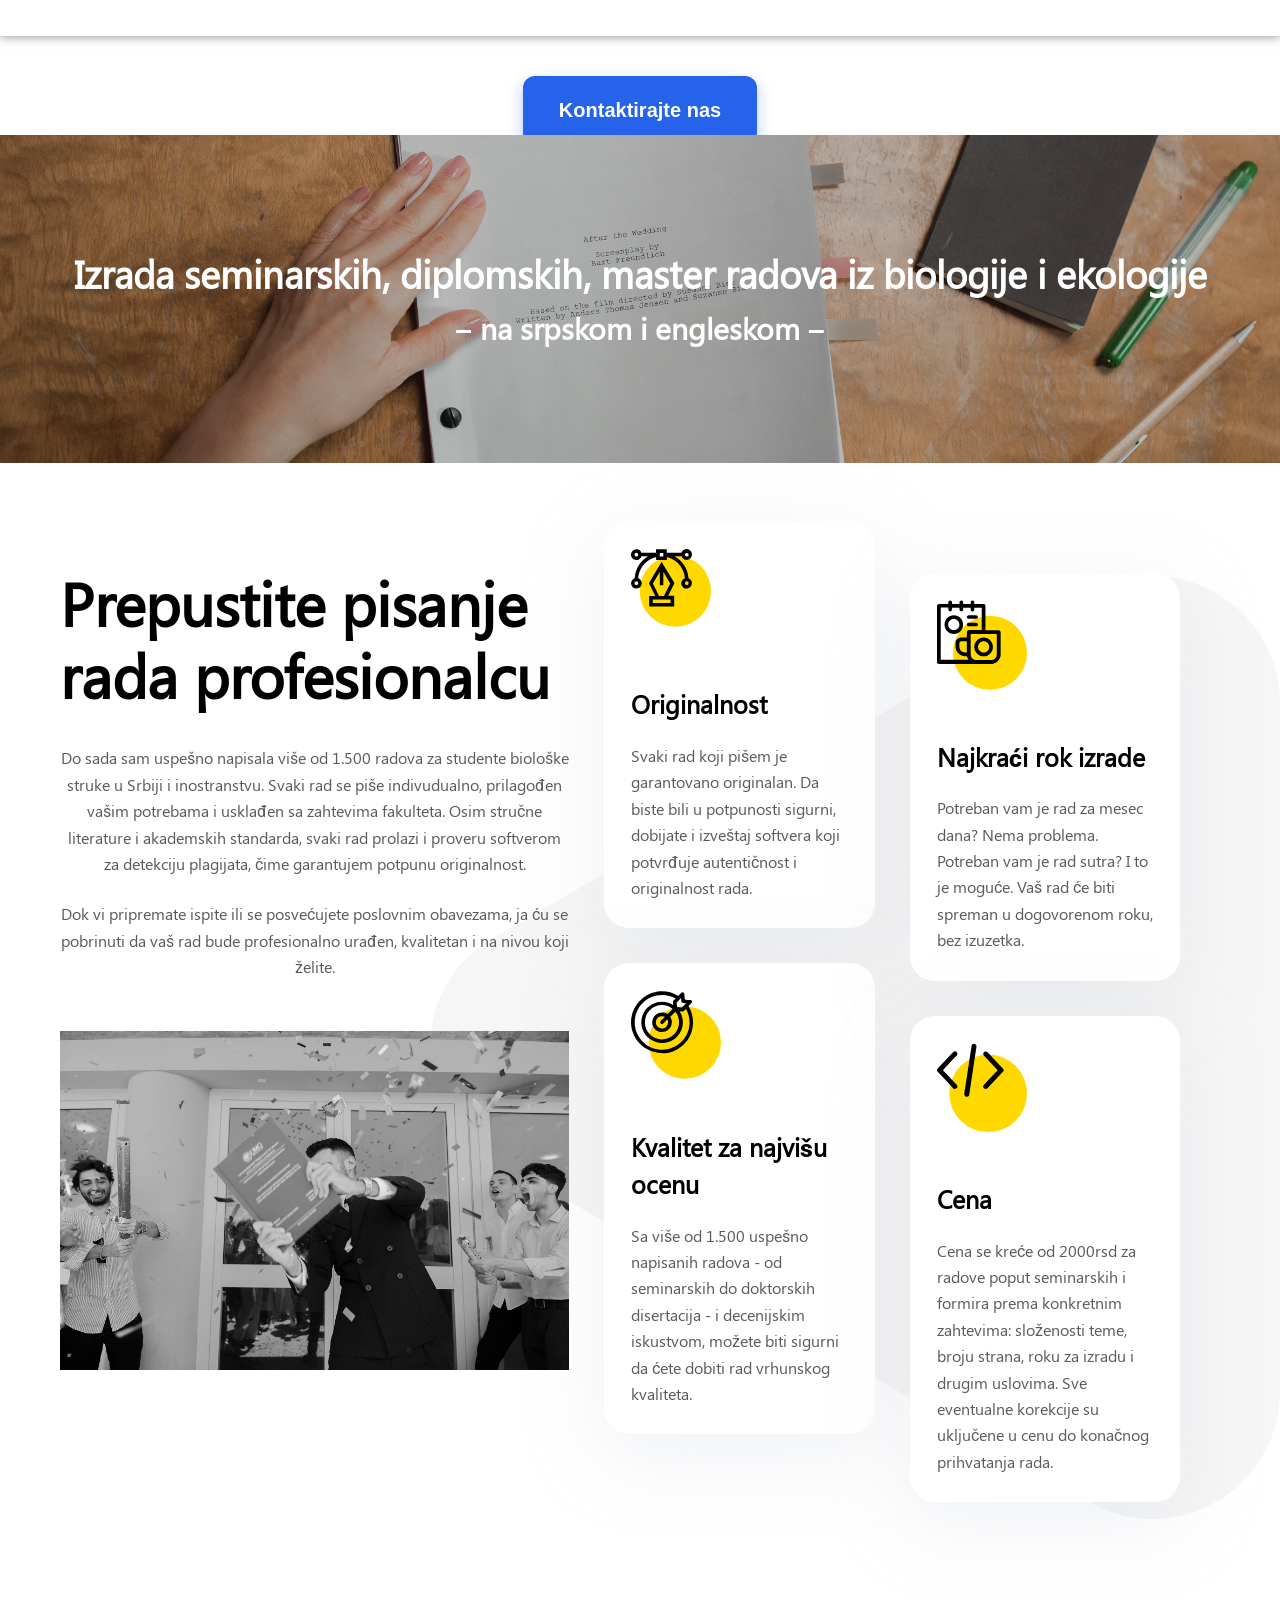
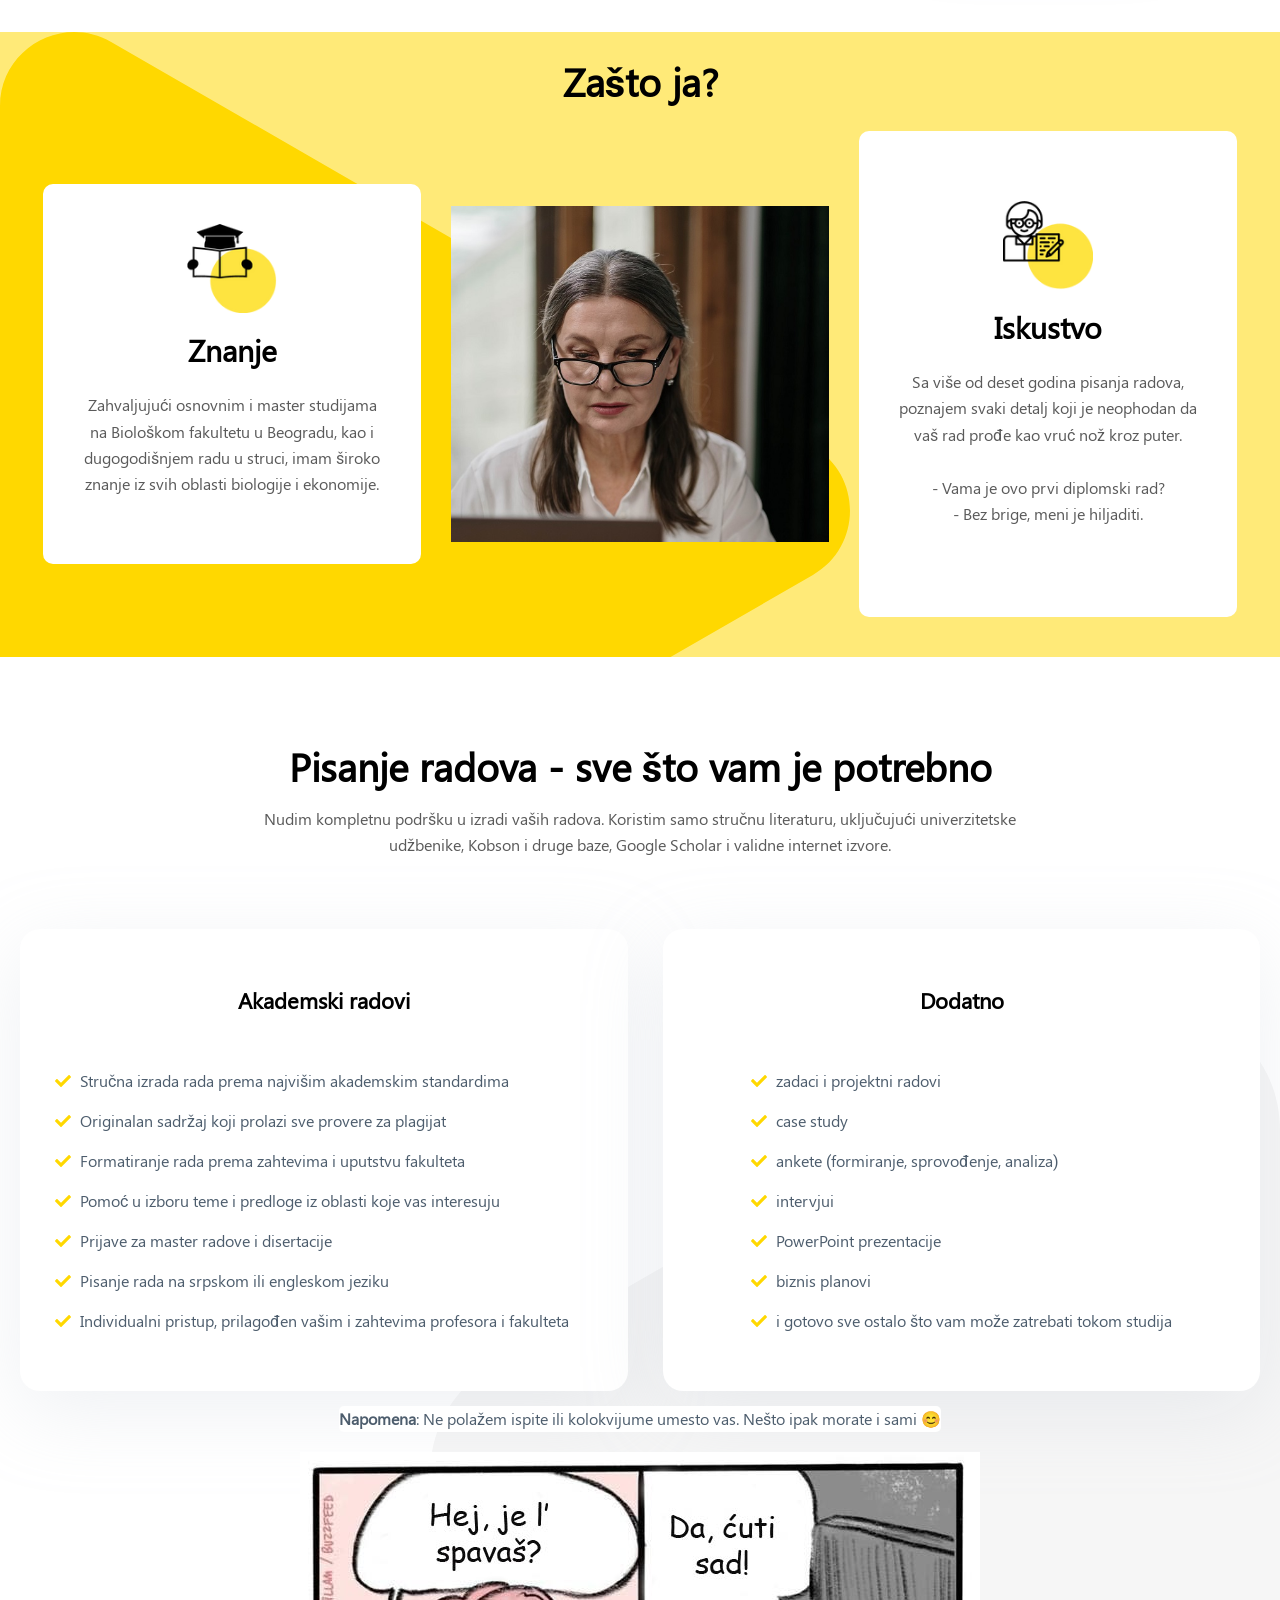
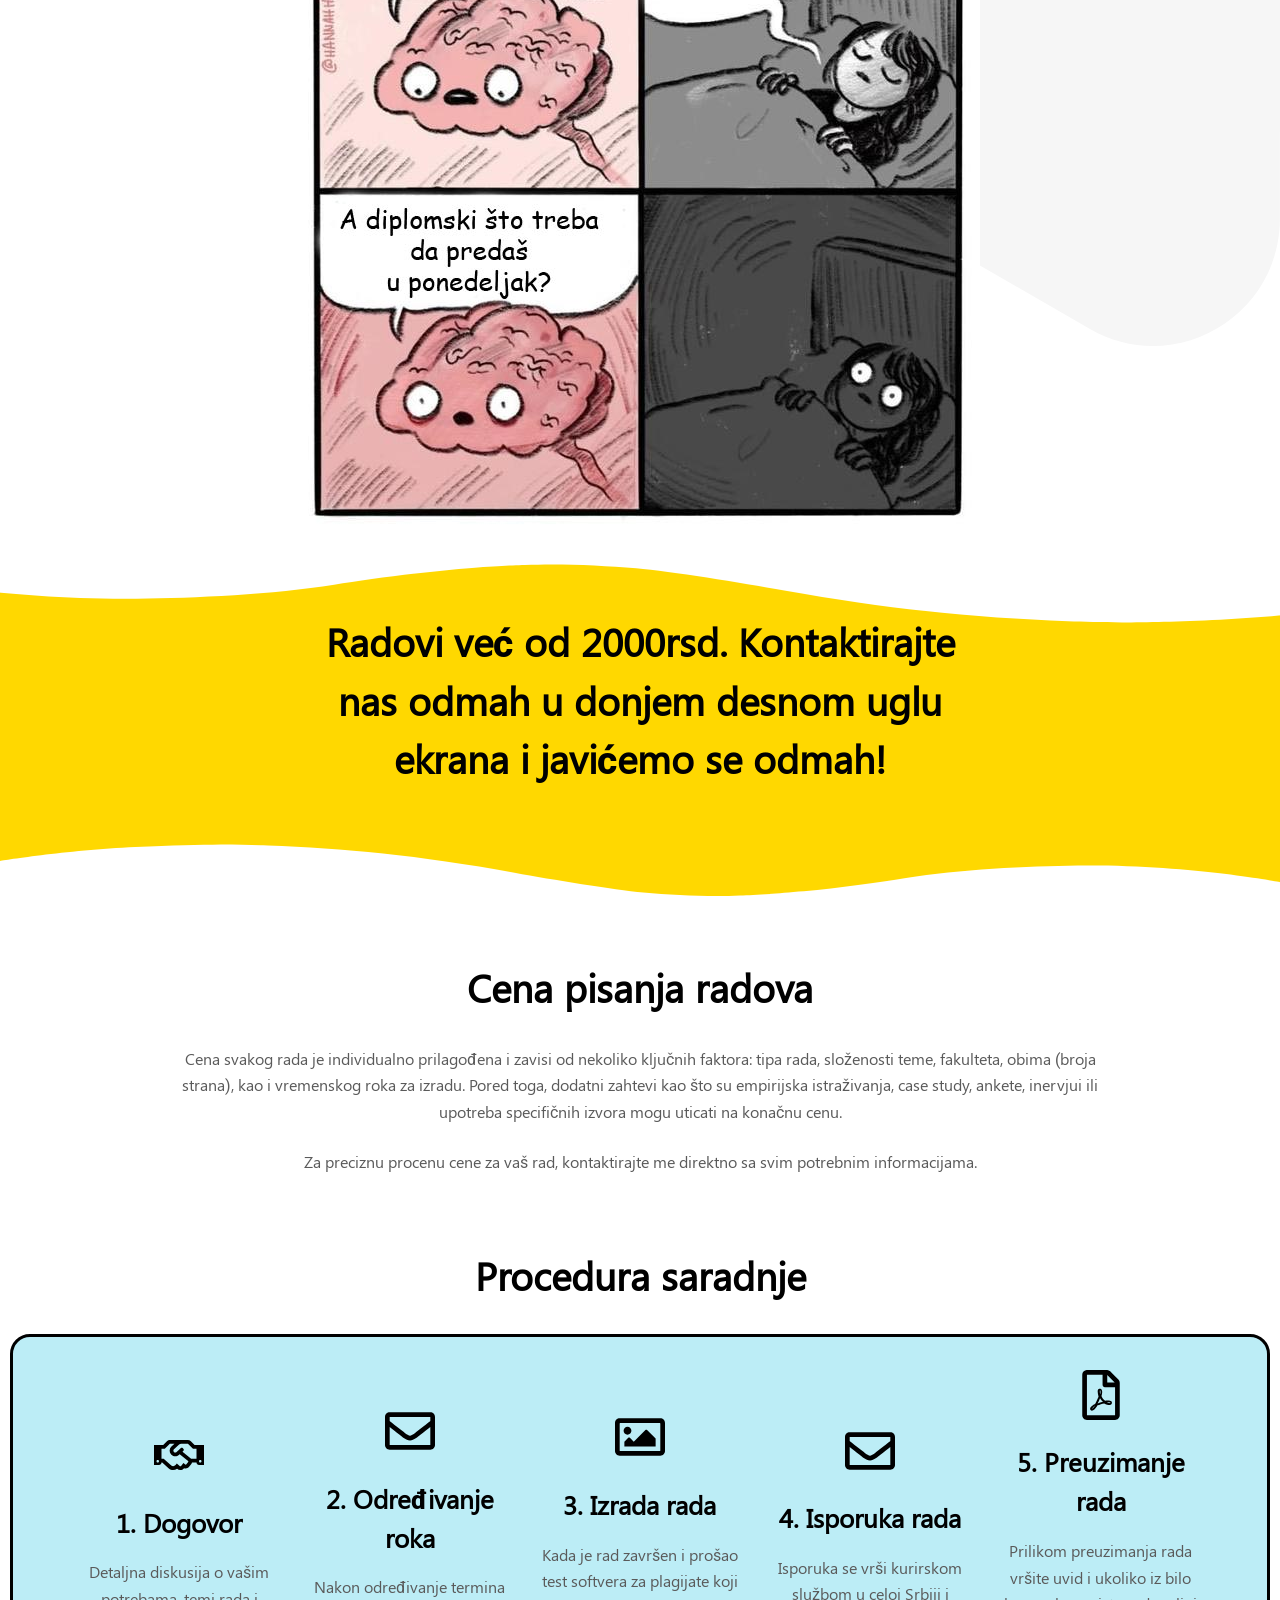
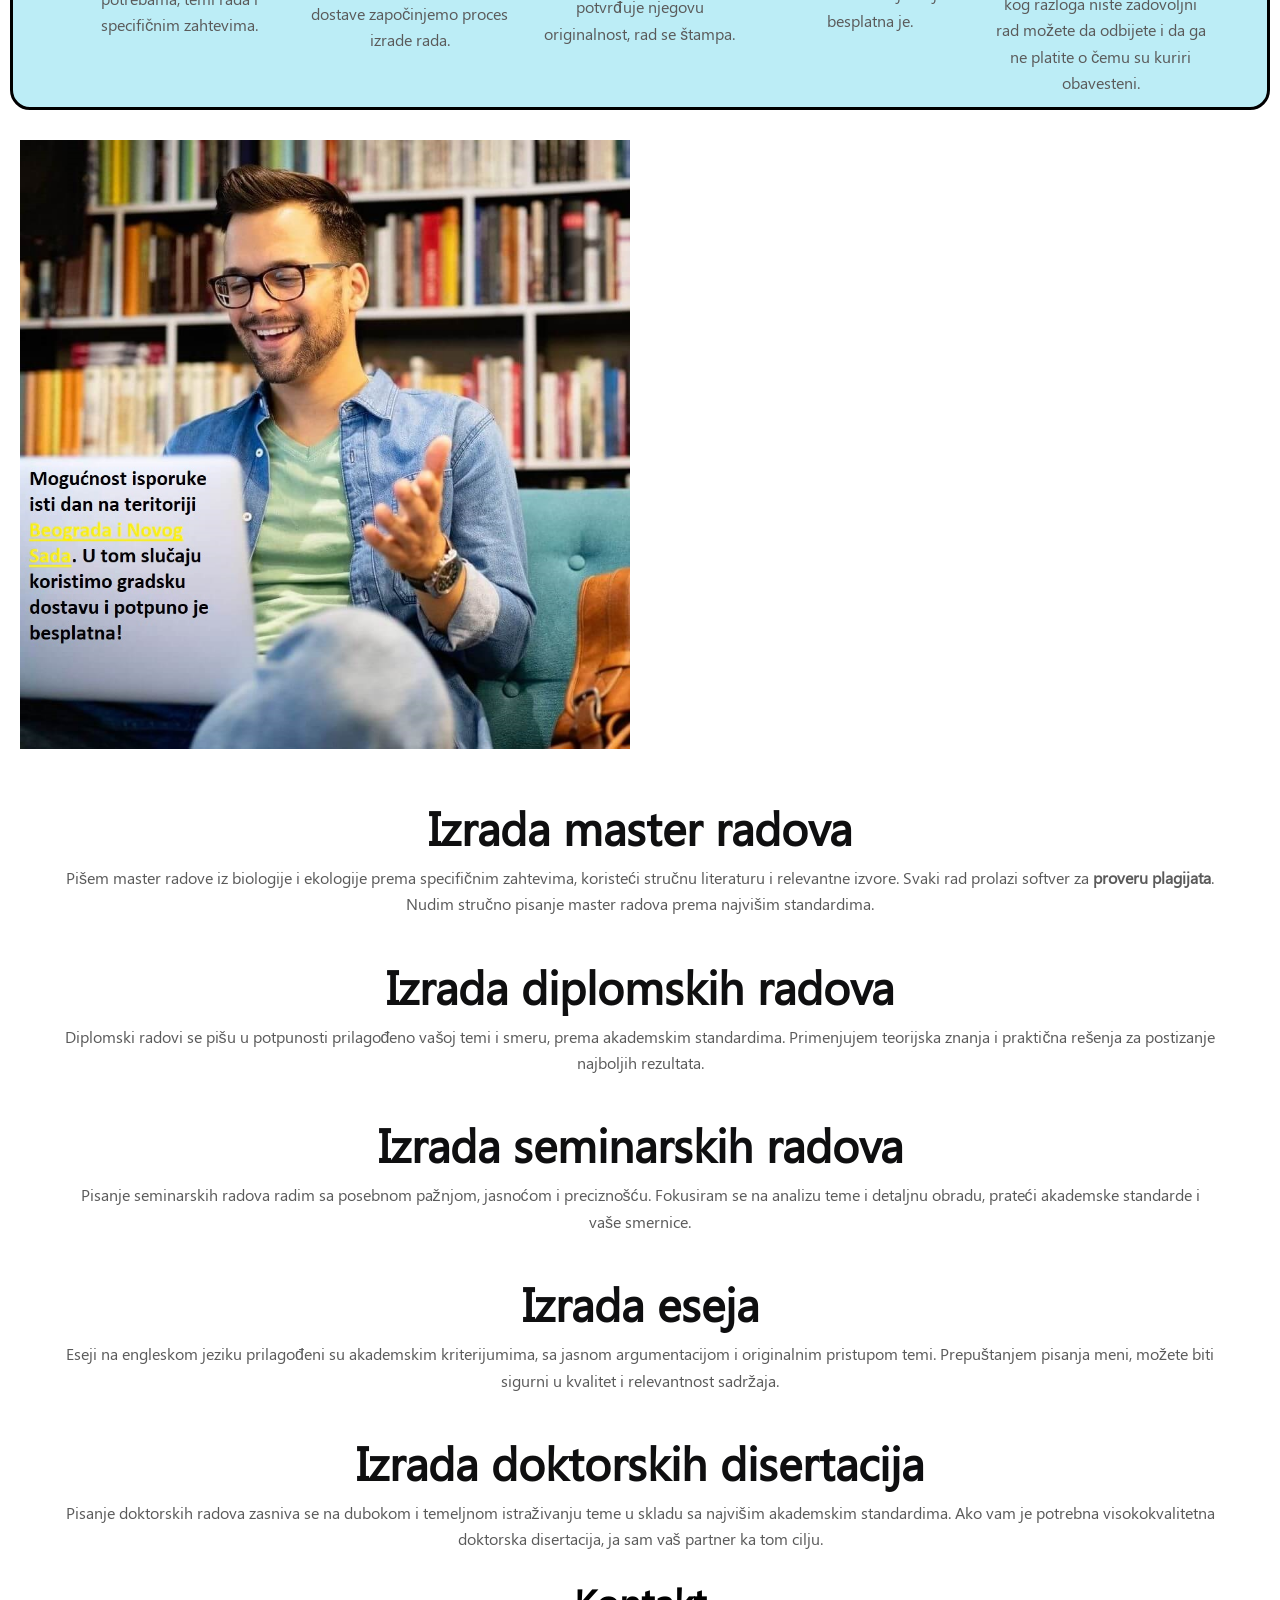
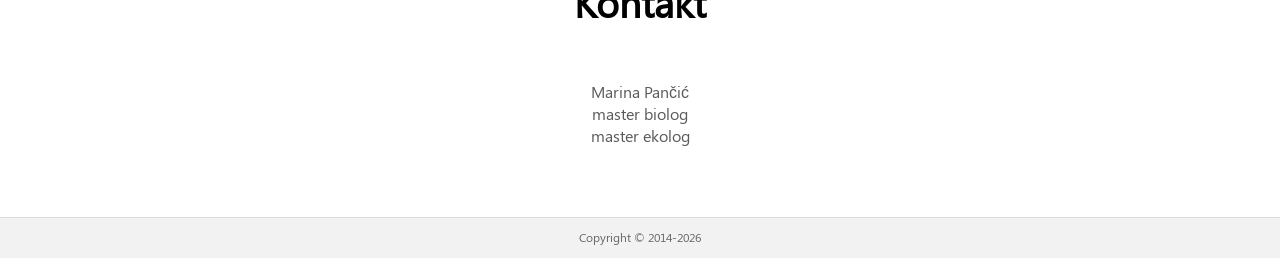
==== commit 82497b74: "Update index.html" ====
--- a/X7qL82vNp5/index.html
+++ b/X7qL82vNp5/index.html
@@ -184,7 +184,21 @@
 			<h1 class="page-title" title="Izrada seminarskih, diplomskih, master radova iz biologije i ekologije" itemprop="headline" >Izrada seminarskih, diplomskih, master radova iz biologije i ekologije</h1>		</header>
 	</div>
 
-		
+		<div style="text-align:center; margin:30px 0;">
+    <button onclick="openChat()" style="
+        background:#2563eb;
+        color:white;
+        border:none;
+        border-radius:12px;
+        padding:18px 36px;
+        font-size:20px;
+        font-weight:bold;
+        cursor:pointer;
+        box-shadow:0 6px 16px rgba(37,99,235,0.35);
+    ">
+        Kontaktirajte nas
+    </button>
+</div>
 		
 		<div class="entry-content">
 					<div data-elementor-type="wp-page" data-elementor-id="2858" class="elementor elementor-2858" data-elementor-post-type="page">
@@ -503,15 +517,7 @@
 					</div>
 				</div>
 
-				<button onclick="openChat()" style="
-    padding:12px 24px;
-    border:none;
-    border-radius:8px;
-    cursor:pointer;
-    font-weight:bold;
-">
-    Kontaktirajte nas
-</button>		
+				
 		<div class="elementor-element elementor-element-0464333 e-con-full e-flex e-con e-parent" data-id="0464333" data-element_type="container" data-settings="{&quot;content_width&quot;:&quot;full&quot;}" data-core-v316-plus="true">
 				<div class="elementor-element elementor-element-cd7b08e elementor-widget elementor-widget-heading" data-id="cd7b08e" data-element_type="widget" data-widget_type="heading.default">
 				<div class="elementor-widget-container">
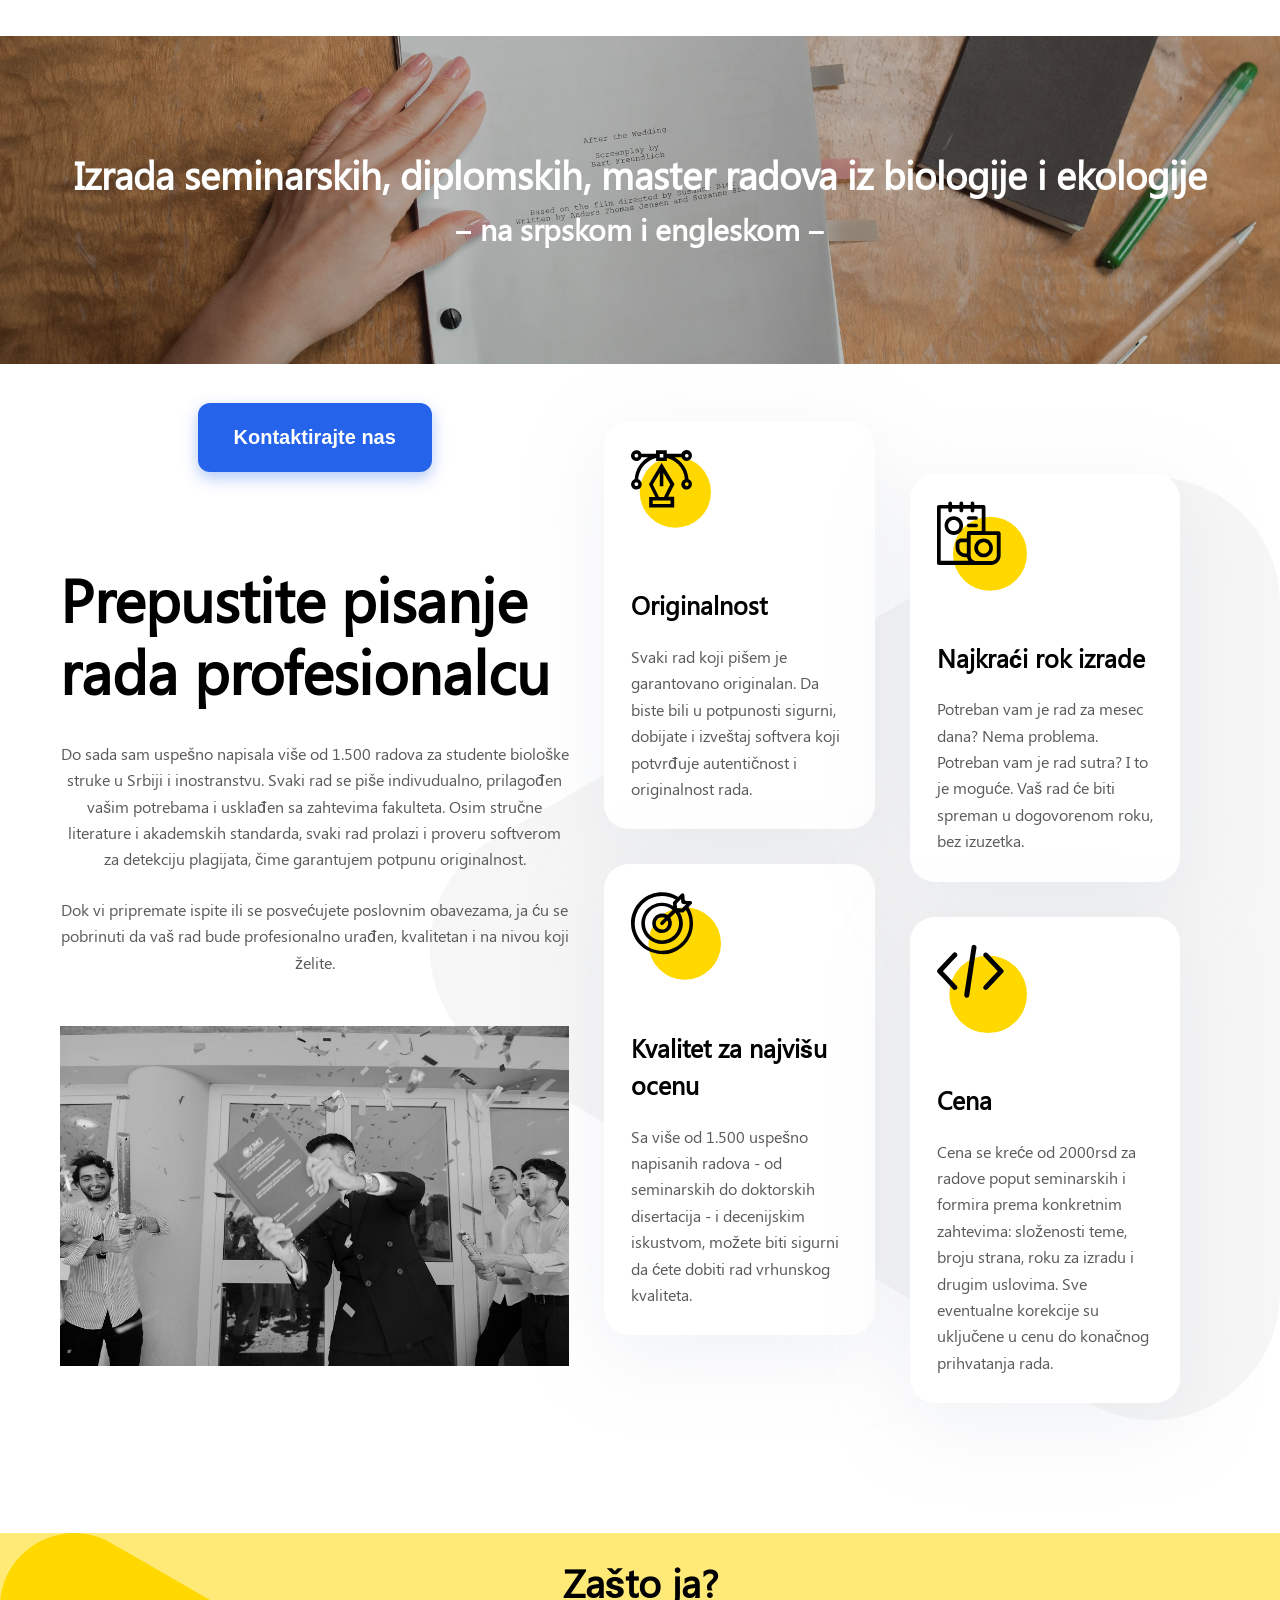
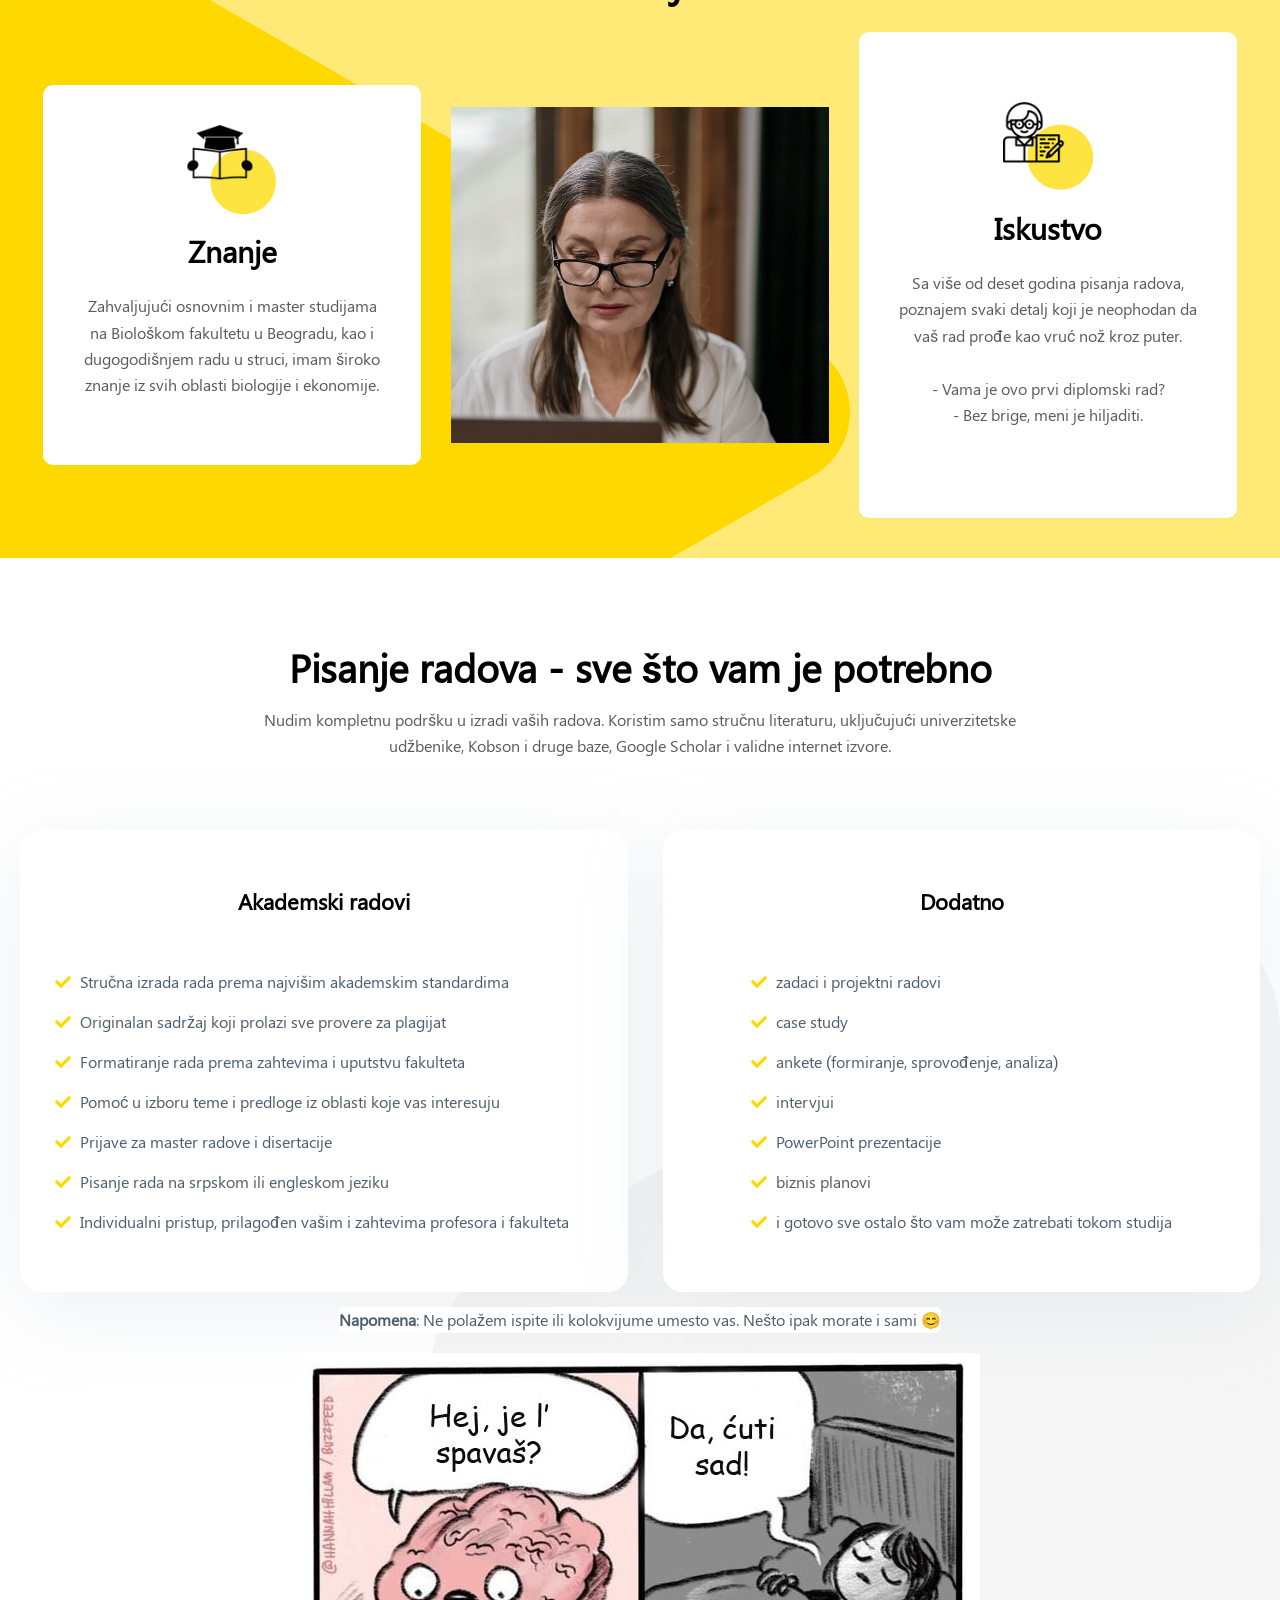
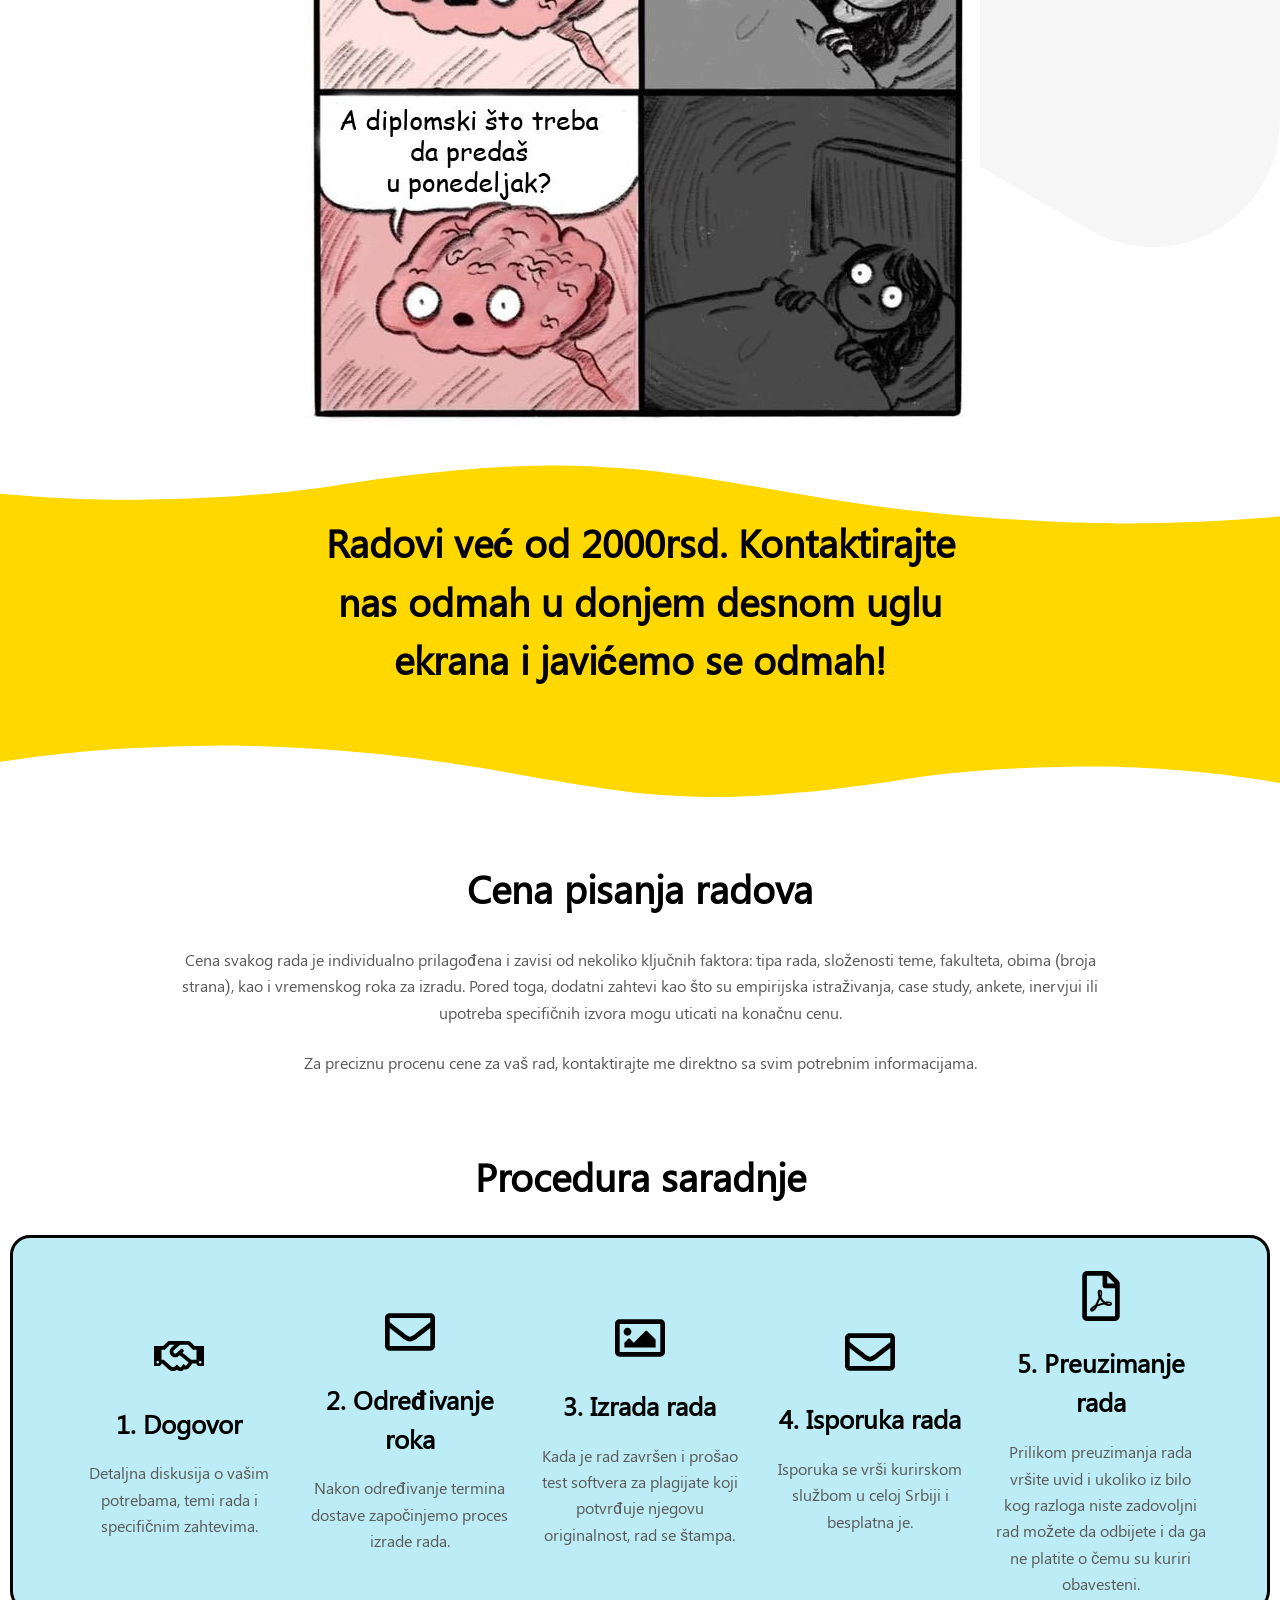
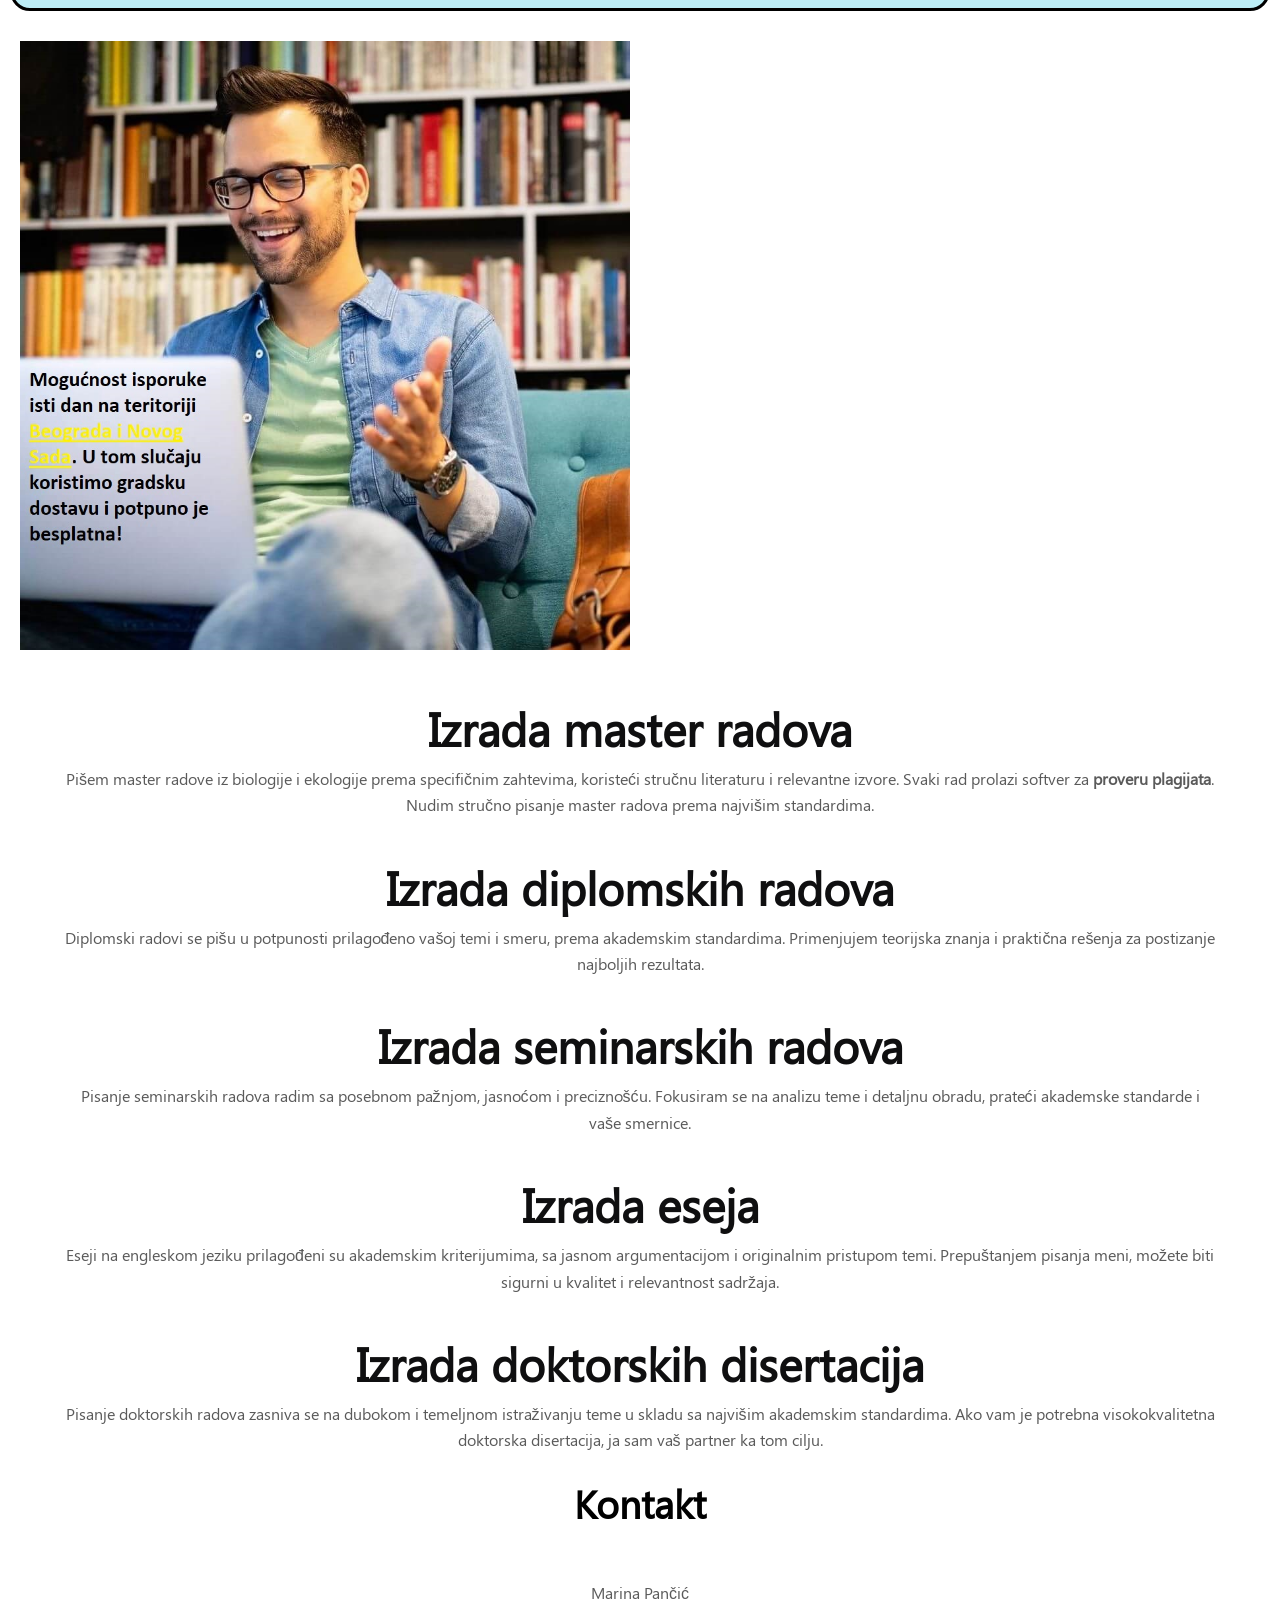
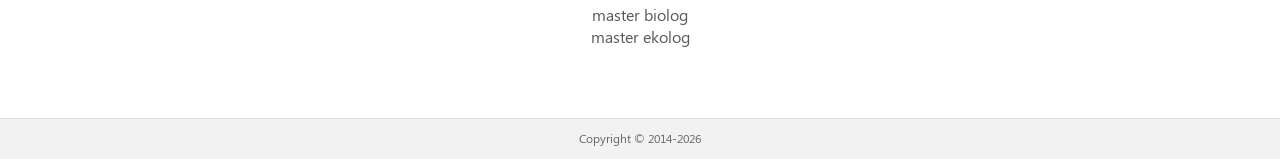
==== commit c31d28c4: "Update index.html" ====
--- a/X7qL82vNp5/index.html
+++ b/X7qL82vNp5/index.html
@@ -184,7 +184,43 @@
 			<h1 class="page-title" title="Izrada seminarskih, diplomskih, master radova iz biologije i ekologije" itemprop="headline" >Izrada seminarskih, diplomskih, master radova iz biologije i ekologije</h1>		</header>
 	</div>
 
-		<div style="text-align:center; margin:30px 0;">
+		
+		
+		<div class="entry-content">
+					<div data-elementor-type="wp-page" data-elementor-id="2858" class="elementor elementor-2858" data-elementor-post-type="page">
+							<div class="elementor-element elementor-element-e5e5ee5 e-con-full e-flex e-con e-parent" data-id="e5e5ee5" data-element_type="container" data-settings="{&quot;content_width&quot;:&quot;full&quot;,&quot;background_background&quot;:&quot;classic&quot;}" data-core-v316-plus="true">
+				<div class="elementor-element elementor-element-817e5b1 elementor-widget elementor-widget-spacer" data-id="817e5b1" data-element_type="widget" data-widget_type="spacer.default">
+				<div class="elementor-widget-container">
+			<style>/*! elementor - v3.18.0 - 08-12-2023 */
+.elementor-column .elementor-spacer-inner{height:var(--spacer-size)}.e-con{--container-widget-width:100%}.e-con-inner>.elementor-widget-spacer,.e-con>.elementor-widget-spacer{width:var(--container-widget-width,var(--spacer-size));--align-self:var(--container-widget-align-self,initial);--flex-shrink:0}.e-con-inner>.elementor-widget-spacer>.elementor-widget-container,.e-con>.elementor-widget-spacer>.elementor-widget-container{height:100%;width:100%}.e-con-inner>.elementor-widget-spacer>.elementor-widget-container>.elementor-spacer,.e-con>.elementor-widget-spacer>.elementor-widget-container>.elementor-spacer{height:100%}.e-con-inner>.elementor-widget-spacer>.elementor-widget-container>.elementor-spacer>.elementor-spacer-inner,.e-con>.elementor-widget-spacer>.elementor-widget-container>.elementor-spacer>.elementor-spacer-inner{height:var(--container-widget-height,var(--spacer-size))}.e-con-inner>.elementor-widget-spacer.elementor-widget-empty,.e-con>.elementor-widget-spacer.elementor-widget-empty{position:relative;min-height:22px;min-width:22px}.e-con-inner>.elementor-widget-spacer.elementor-widget-empty .elementor-widget-empty-icon,.e-con>.elementor-widget-spacer.elementor-widget-empty .elementor-widget-empty-icon{position:absolute;top:0;bottom:0;left:0;right:0;margin:auto;padding:0;width:22px;height:22px}</style>		<div class="elementor-spacer">
+			<div class="elementor-spacer-inner"></div>
+		</div>
+				</div>
+				</div>
+				<div class="elementor-element elementor-element-59744c7 elementor-widget elementor-widget-heading" data-id="59744c7" data-element_type="widget" data-widget_type="heading.default">
+				<div class="elementor-widget-container">
+			<style>/*! elementor - v3.18.0 - 08-12-2023 */
+.elementor-heading-title{padding:0;margin:0;line-height:1}.elementor-widget-heading .elementor-heading-title[class*=elementor-size-]>a{color:inherit;font-size:inherit;line-height:inherit}.elementor-widget-heading .elementor-heading-title.elementor-size-small{font-size:15px}.elementor-widget-heading .elementor-heading-title.elementor-size-medium{font-size:19px}.elementor-widget-heading .elementor-heading-title.elementor-size-large{font-size:29px}.elementor-widget-heading .elementor-heading-title.elementor-size-xl{font-size:39px}.elementor-widget-heading .elementor-heading-title.elementor-size-xxl{font-size:59px}</style><h1 class="elementor-heading-title elementor-size-default">Izrada seminarskih, diplomskih, master radova iz biologije i ekologije</h1>		</div>
+				</div>
+				<div class="elementor-element elementor-element-d236061 elementor-widget elementor-widget-heading" data-id="d236061" data-element_type="widget" data-widget_type="heading.default">
+				<div class="elementor-widget-container">
+			<h3 class="elementor-heading-title elementor-size-default">– na srpskom i engleskom –</h3>		</div>
+				</div>
+				<div class="elementor-element elementor-element-4df6478 elementor-widget elementor-widget-spacer" data-id="4df6478" data-element_type="widget" data-widget_type="spacer.default">
+				<div class="elementor-widget-container">
+					<div class="elementor-spacer">
+			<div class="elementor-spacer-inner"></div>
+		</div>
+				</div>
+				</div>
+				</div>
+		<div class="elementor-element elementor-element-f42e689 e-con-full e-flex e-con e-parent" data-id="f42e689" data-element_type="container" data-settings="{&quot;background_background&quot;:&quot;classic&quot;,&quot;content_width&quot;:&quot;full&quot;}" data-core-v316-plus="true">
+		<div class="elementor-element elementor-element-603510c e-con-full e-flex e-con e-child" data-id="603510c" data-element_type="container" data-settings="{&quot;content_width&quot;:&quot;full&quot;}">
+		<div class="elementor-element elementor-element-4c2c6fb e-con-full e-flex e-con e-child" data-id="4c2c6fb" data-element_type="container" data-settings="{&quot;content_width&quot;:&quot;full&quot;}">
+				<div class="elementor-element elementor-element-49be92c elementor-widget elementor-widget-heading" data-id="49be92c" data-element_type="widget" data-widget_type="heading.default">
+				<div class="elementor-widget-container">
+
+				<div style="text-align:center; margin:30px 0;">
     <button onclick="openChat()" style="
         background:#2563eb;
         color:white;
@@ -198,41 +234,7 @@
     ">
         Kontaktirajte nas
     </button>
-</div>
-		
-		<div class="entry-content">
-					<div data-elementor-type="wp-page" data-elementor-id="2858" class="elementor elementor-2858" data-elementor-post-type="page">
-							<div class="elementor-element elementor-element-e5e5ee5 e-con-full e-flex e-con e-parent" data-id="e5e5ee5" data-element_type="container" data-settings="{&quot;content_width&quot;:&quot;full&quot;,&quot;background_background&quot;:&quot;classic&quot;}" data-core-v316-plus="true">
-				<div class="elementor-element elementor-element-817e5b1 elementor-widget elementor-widget-spacer" data-id="817e5b1" data-element_type="widget" data-widget_type="spacer.default">
-				<div class="elementor-widget-container">
-			<style>/*! elementor - v3.18.0 - 08-12-2023 */
-.elementor-column .elementor-spacer-inner{height:var(--spacer-size)}.e-con{--container-widget-width:100%}.e-con-inner>.elementor-widget-spacer,.e-con>.elementor-widget-spacer{width:var(--container-widget-width,var(--spacer-size));--align-self:var(--container-widget-align-self,initial);--flex-shrink:0}.e-con-inner>.elementor-widget-spacer>.elementor-widget-container,.e-con>.elementor-widget-spacer>.elementor-widget-container{height:100%;width:100%}.e-con-inner>.elementor-widget-spacer>.elementor-widget-container>.elementor-spacer,.e-con>.elementor-widget-spacer>.elementor-widget-container>.elementor-spacer{height:100%}.e-con-inner>.elementor-widget-spacer>.elementor-widget-container>.elementor-spacer>.elementor-spacer-inner,.e-con>.elementor-widget-spacer>.elementor-widget-container>.elementor-spacer>.elementor-spacer-inner{height:var(--container-widget-height,var(--spacer-size))}.e-con-inner>.elementor-widget-spacer.elementor-widget-empty,.e-con>.elementor-widget-spacer.elementor-widget-empty{position:relative;min-height:22px;min-width:22px}.e-con-inner>.elementor-widget-spacer.elementor-widget-empty .elementor-widget-empty-icon,.e-con>.elementor-widget-spacer.elementor-widget-empty .elementor-widget-empty-icon{position:absolute;top:0;bottom:0;left:0;right:0;margin:auto;padding:0;width:22px;height:22px}</style>		<div class="elementor-spacer">
-			<div class="elementor-spacer-inner"></div>
-		</div>
-				</div>
-				</div>
-				<div class="elementor-element elementor-element-59744c7 elementor-widget elementor-widget-heading" data-id="59744c7" data-element_type="widget" data-widget_type="heading.default">
-				<div class="elementor-widget-container">
-			<style>/*! elementor - v3.18.0 - 08-12-2023 */
-.elementor-heading-title{padding:0;margin:0;line-height:1}.elementor-widget-heading .elementor-heading-title[class*=elementor-size-]>a{color:inherit;font-size:inherit;line-height:inherit}.elementor-widget-heading .elementor-heading-title.elementor-size-small{font-size:15px}.elementor-widget-heading .elementor-heading-title.elementor-size-medium{font-size:19px}.elementor-widget-heading .elementor-heading-title.elementor-size-large{font-size:29px}.elementor-widget-heading .elementor-heading-title.elementor-size-xl{font-size:39px}.elementor-widget-heading .elementor-heading-title.elementor-size-xxl{font-size:59px}</style><h1 class="elementor-heading-title elementor-size-default">Izrada seminarskih, diplomskih, master radova iz biologije i ekologije</h1>		</div>
-				</div>
-				<div class="elementor-element elementor-element-d236061 elementor-widget elementor-widget-heading" data-id="d236061" data-element_type="widget" data-widget_type="heading.default">
-				<div class="elementor-widget-container">
-			<h3 class="elementor-heading-title elementor-size-default">– na srpskom i engleskom –</h3>		</div>
-				</div>
-				<div class="elementor-element elementor-element-4df6478 elementor-widget elementor-widget-spacer" data-id="4df6478" data-element_type="widget" data-widget_type="spacer.default">
-				<div class="elementor-widget-container">
-					<div class="elementor-spacer">
-			<div class="elementor-spacer-inner"></div>
-		</div>
-				</div>
-				</div>
-				</div>
-		<div class="elementor-element elementor-element-f42e689 e-con-full e-flex e-con e-parent" data-id="f42e689" data-element_type="container" data-settings="{&quot;background_background&quot;:&quot;classic&quot;,&quot;content_width&quot;:&quot;full&quot;}" data-core-v316-plus="true">
-		<div class="elementor-element elementor-element-603510c e-con-full e-flex e-con e-child" data-id="603510c" data-element_type="container" data-settings="{&quot;content_width&quot;:&quot;full&quot;}">
-		<div class="elementor-element elementor-element-4c2c6fb e-con-full e-flex e-con e-child" data-id="4c2c6fb" data-element_type="container" data-settings="{&quot;content_width&quot;:&quot;full&quot;}">
-				<div class="elementor-element elementor-element-49be92c elementor-widget elementor-widget-heading" data-id="49be92c" data-element_type="widget" data-widget_type="heading.default">
-				<div class="elementor-widget-container">
+</div>	
 			<h2 class="elementor-heading-title elementor-size-xl">Prepustite pisanje rada profesionalcu</h2>		</div>
 				</div>
 				<div class="elementor-element elementor-element-d1c623a elementor-widget elementor-widget-text-editor" data-id="d1c623a" data-element_type="widget" data-widget_type="text-editor.default">
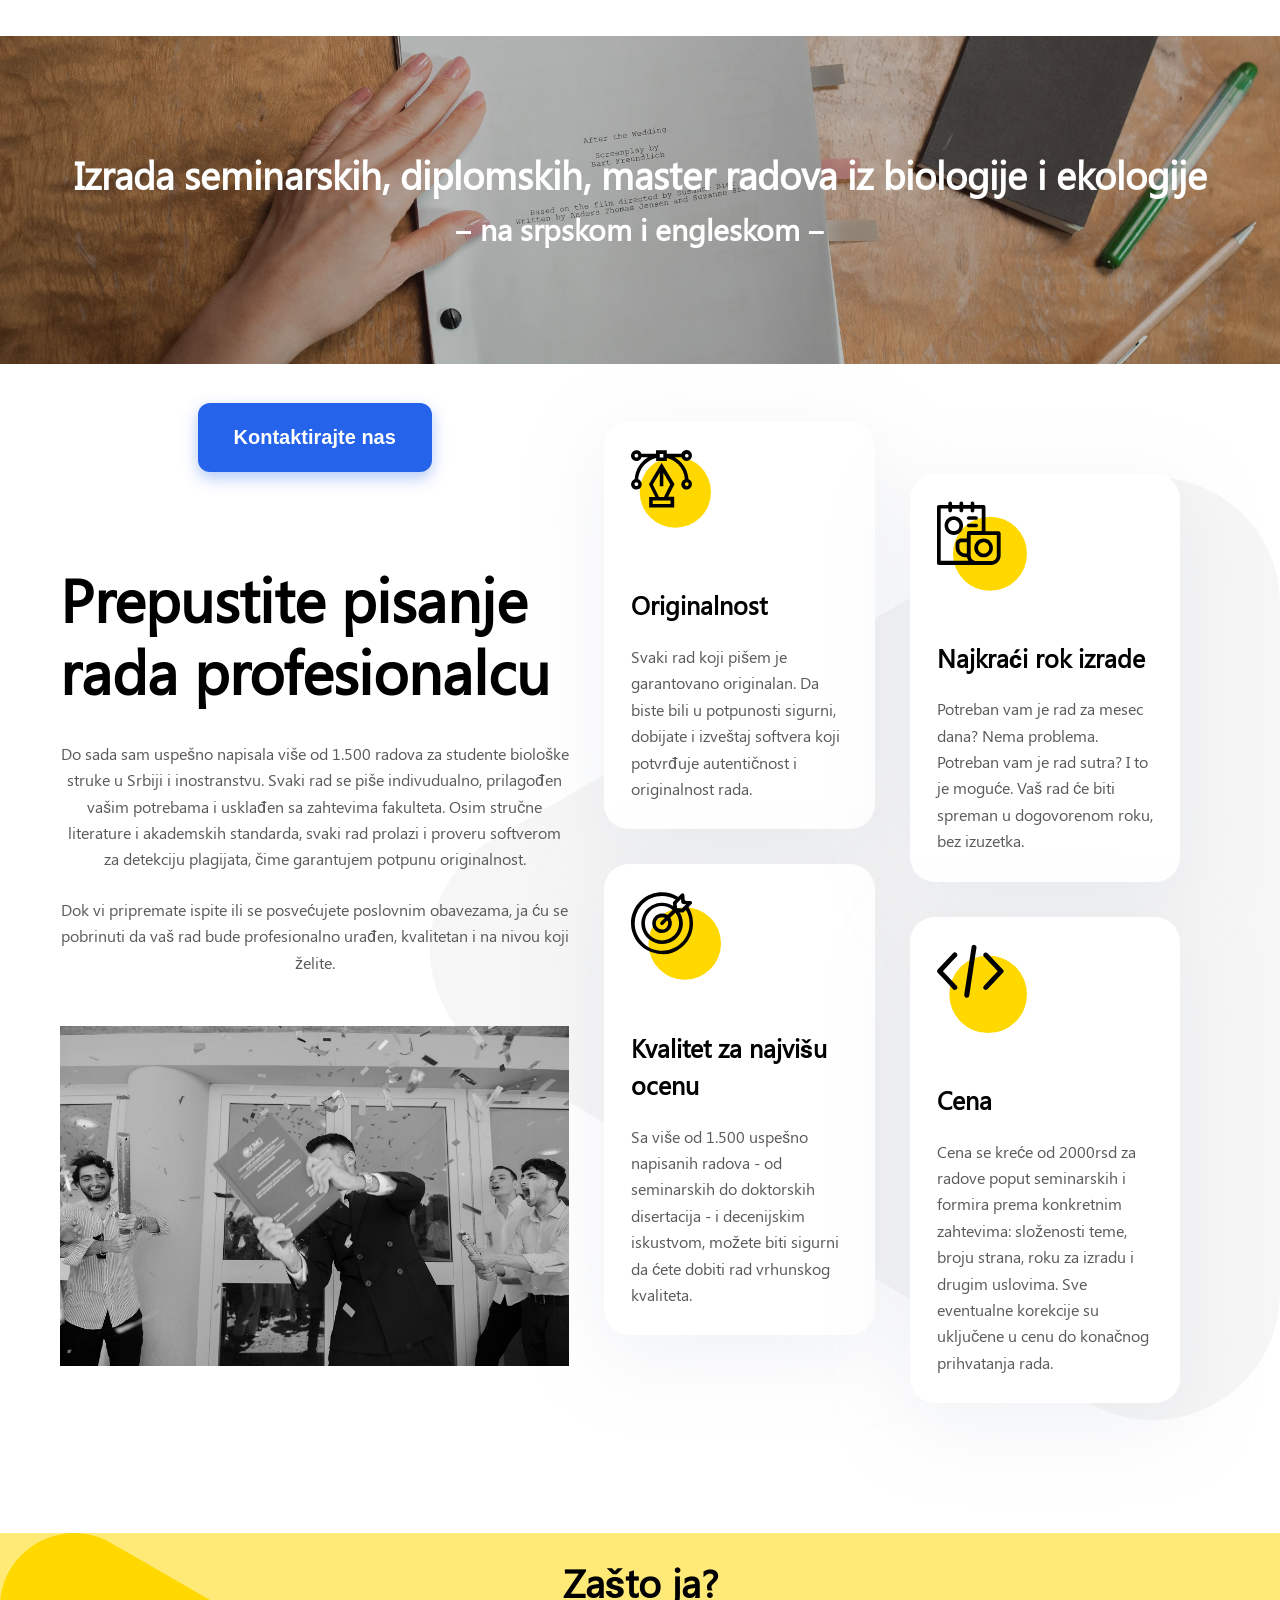
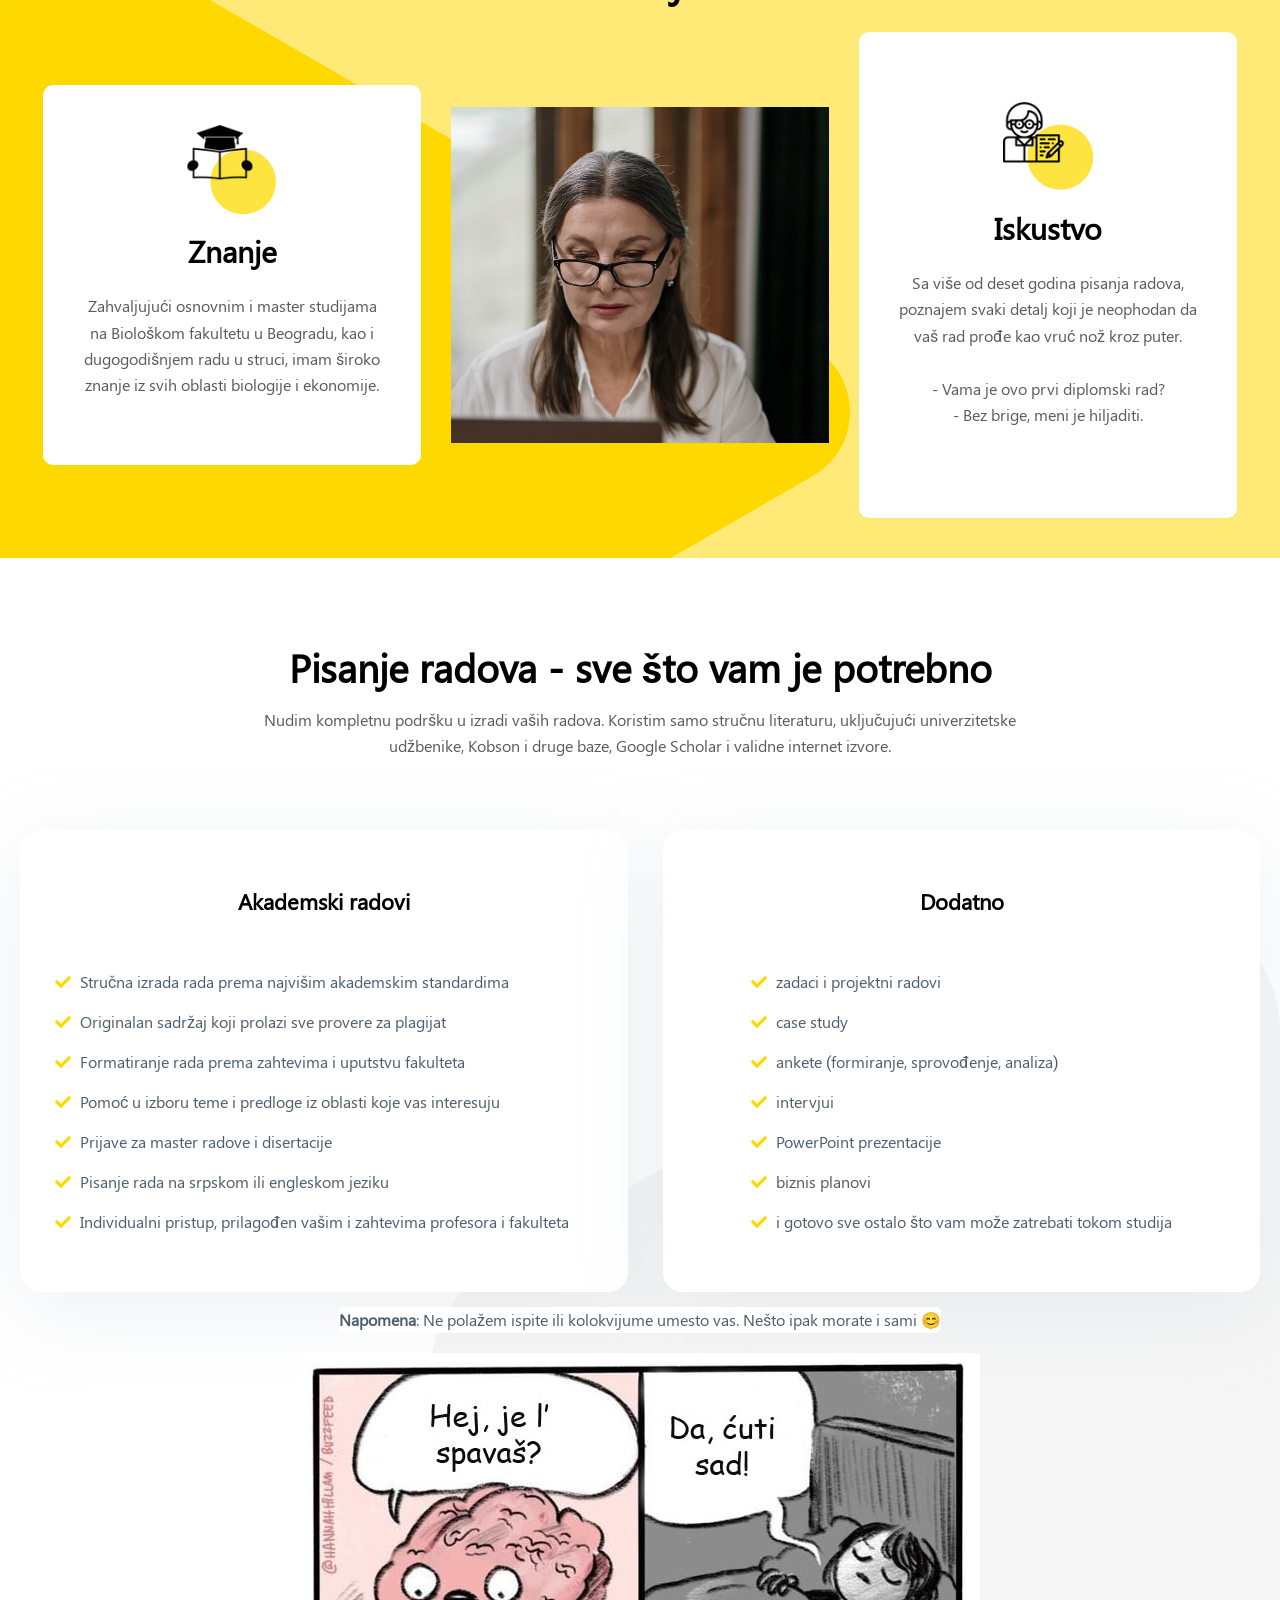
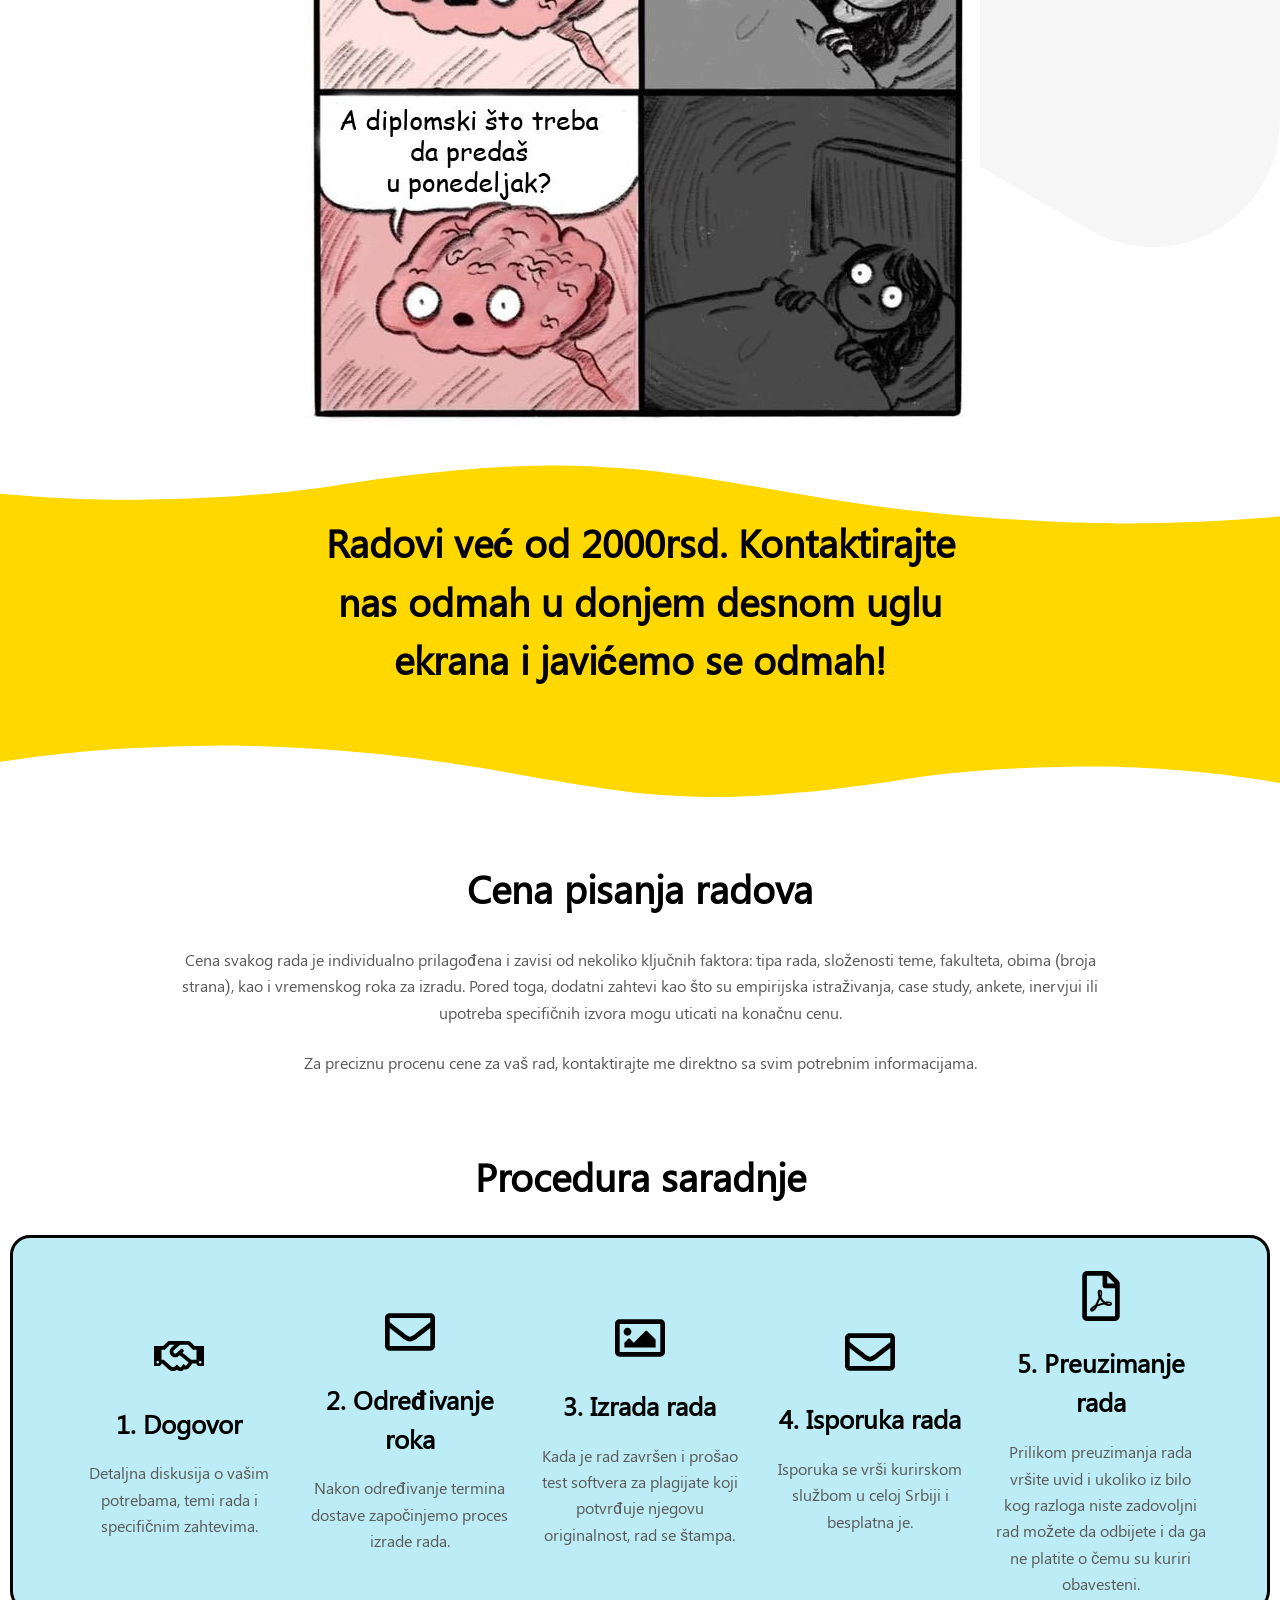
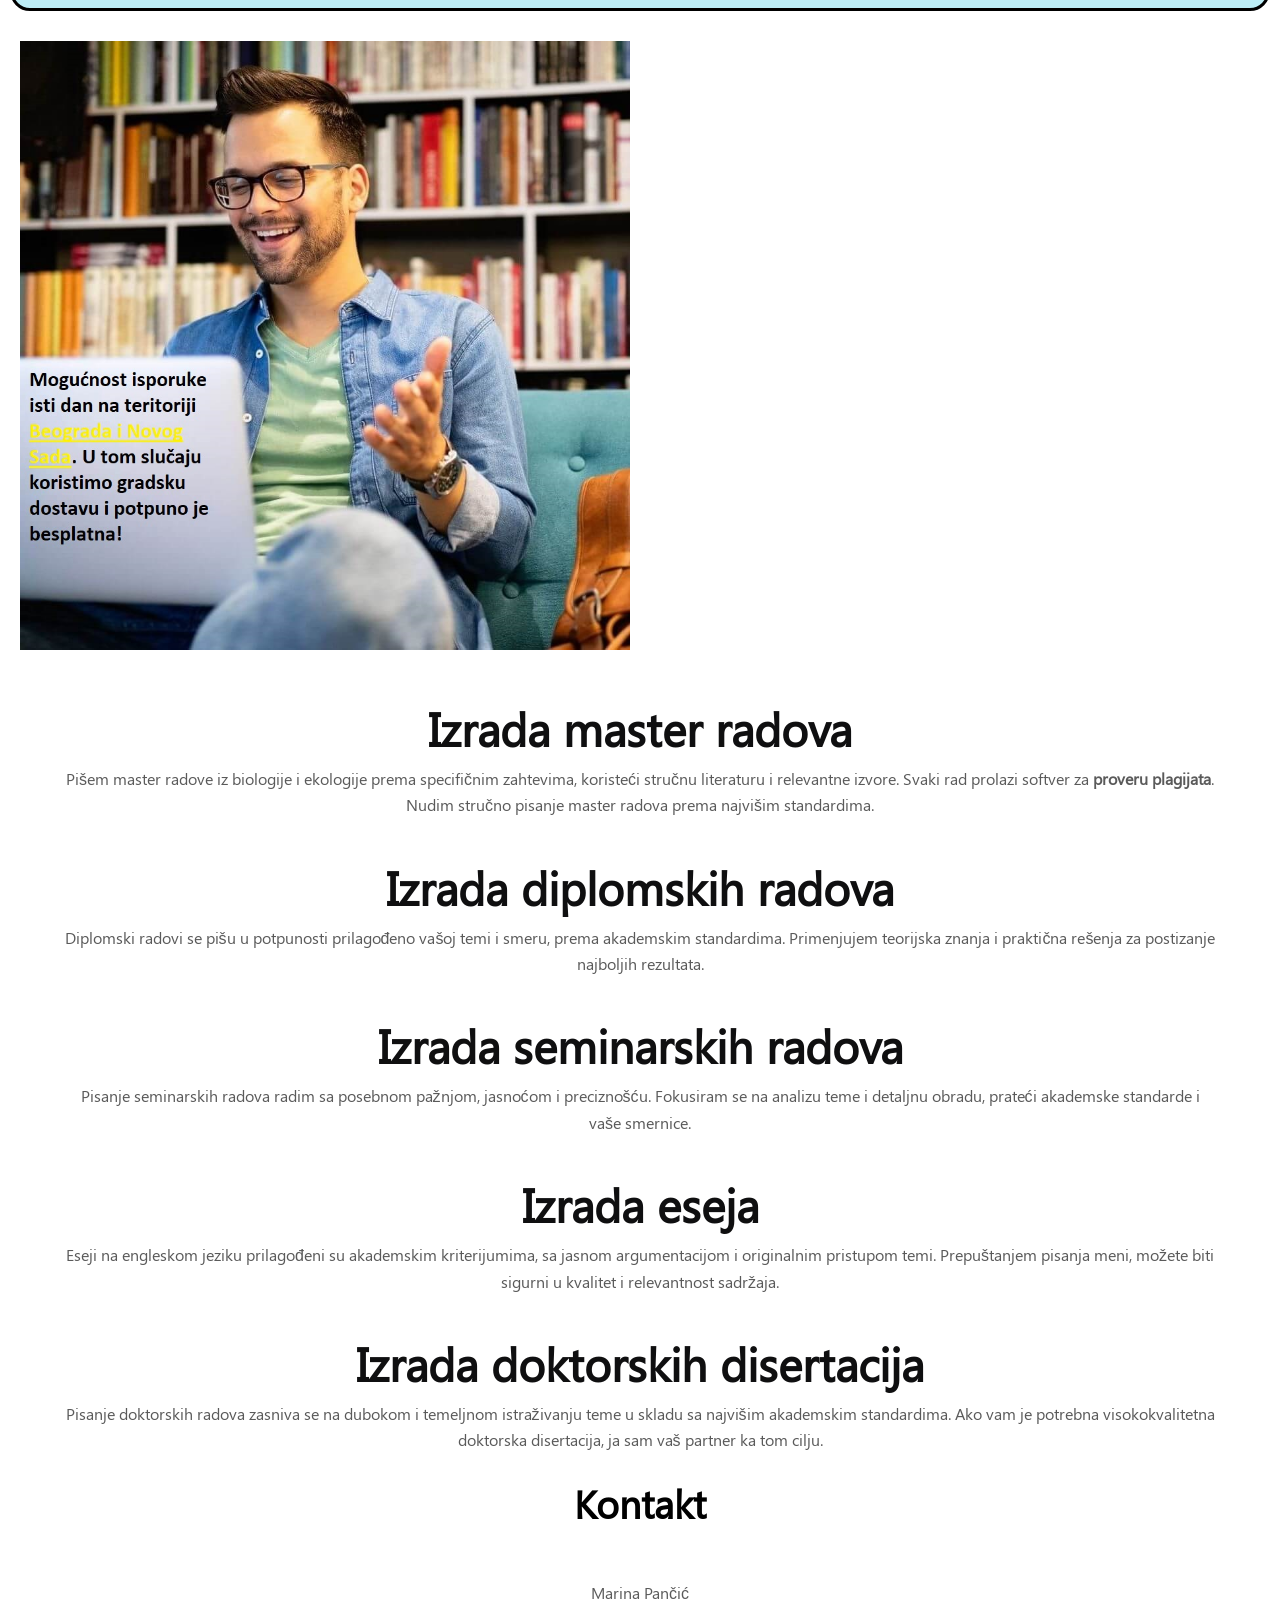
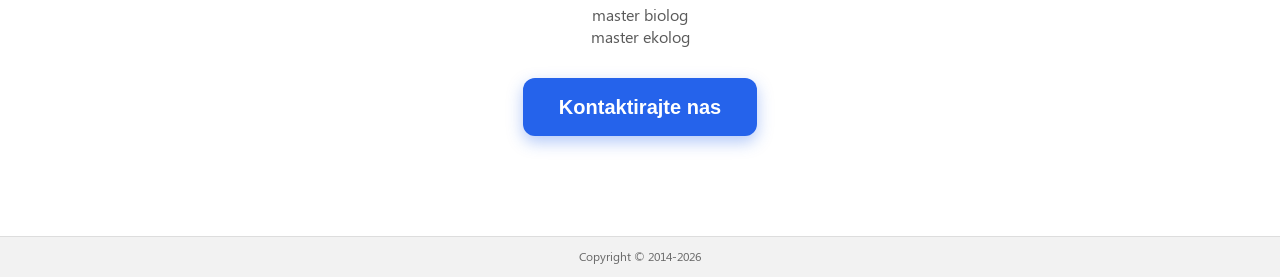
==== commit 4c8fa356: "Update index.html" ====
--- a/X7qL82vNp5/index.html
+++ b/X7qL82vNp5/index.html
@@ -869,7 +869,23 @@
 				</div>
 				<div class="elementor-element elementor-element-0a3cc47 elementor-widget elementor-widget-text-editor" data-id="0a3cc47" data-element_type="widget" data-widget_type="text-editor.default">
 				<div class="elementor-widget-container">
-							<p>Marina Pančić<br />master biolog<br />master ekolog</p>						</div>
+							<p>Marina Pančić<br />master biolog<br />master ekolog<br /></p>
+					<div style="text-align:center; margin:30px 0;">
+    <button onclick="openChat()" style="
+        background:#2563eb;
+        color:white;
+        border:none;
+        border-radius:12px;
+        padding:18px 36px;
+        font-size:20px;
+        font-weight:bold;
+        cursor:pointer;
+        box-shadow:0 6px 16px rgba(37,99,235,0.35);
+    ">
+        Kontaktirajte nas
+    </button>
+</div>
+				</div>
 				</div>
 					</div>
 				</div>
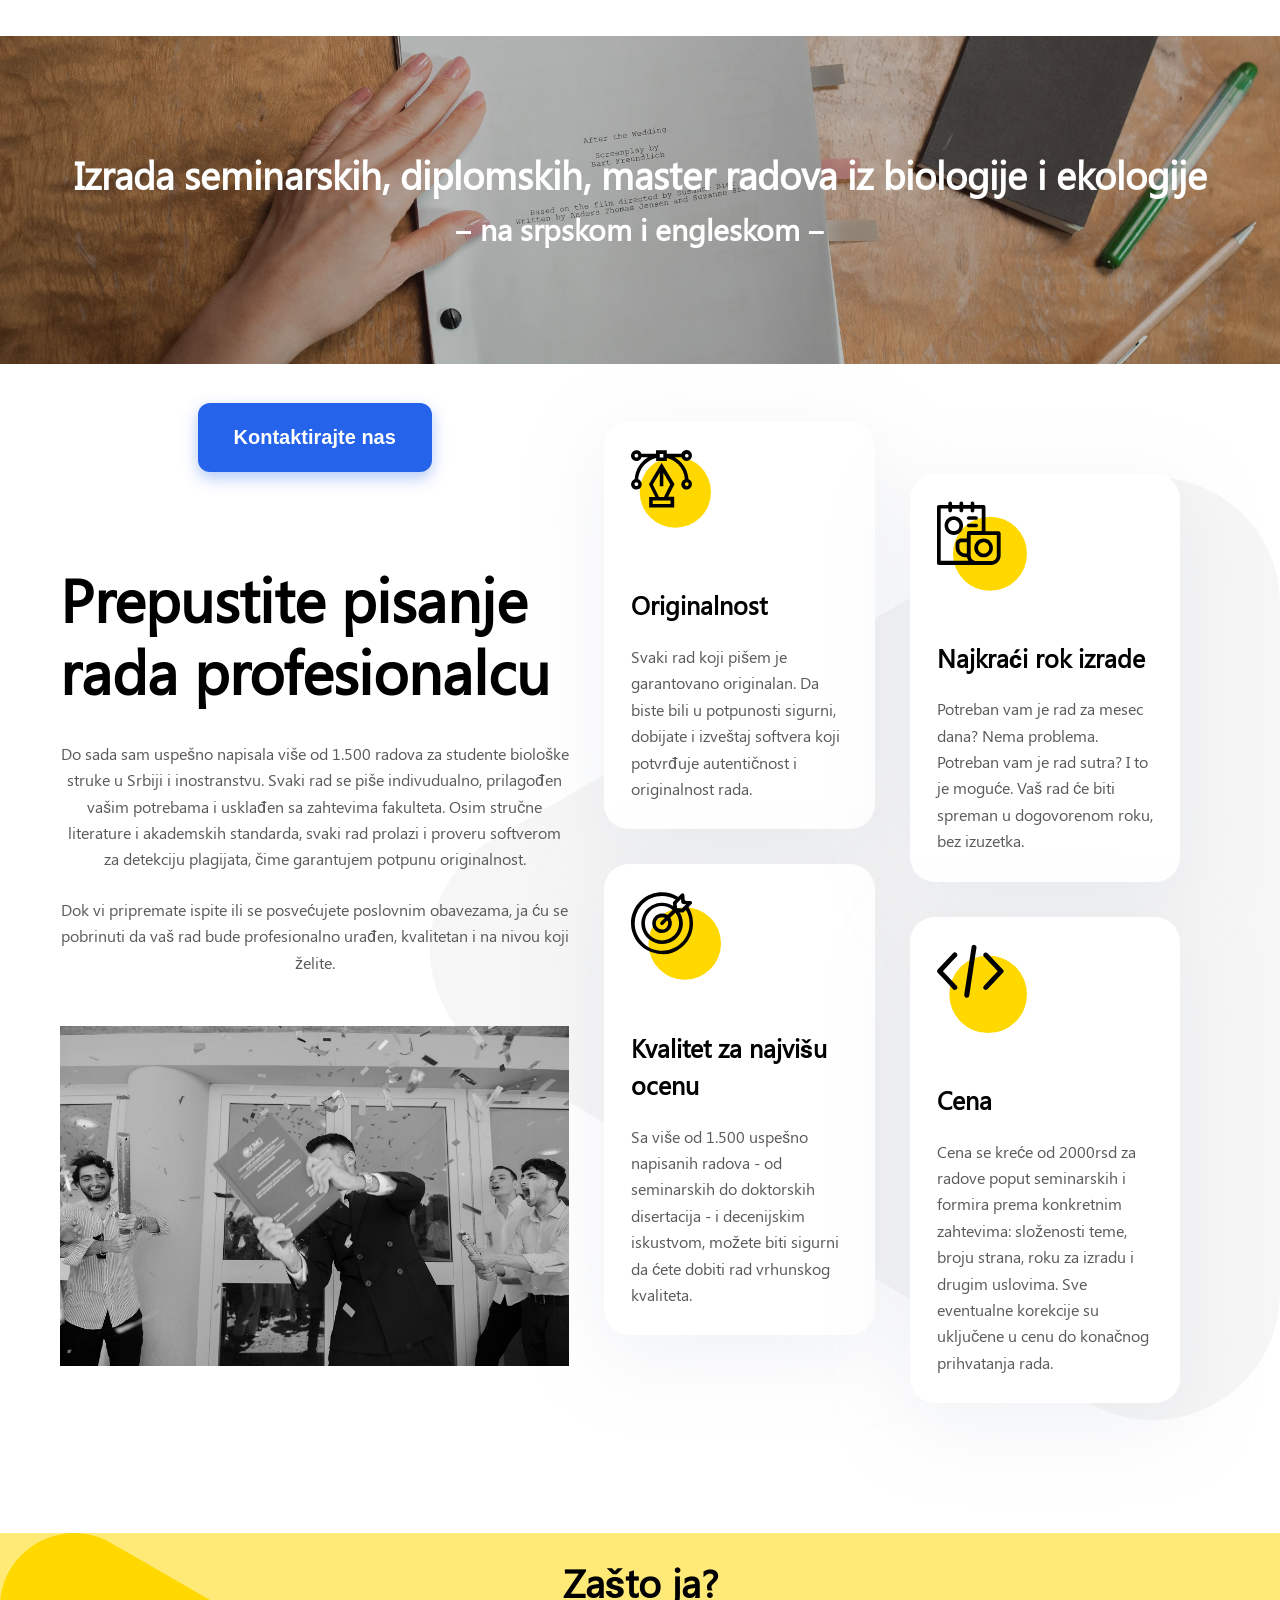
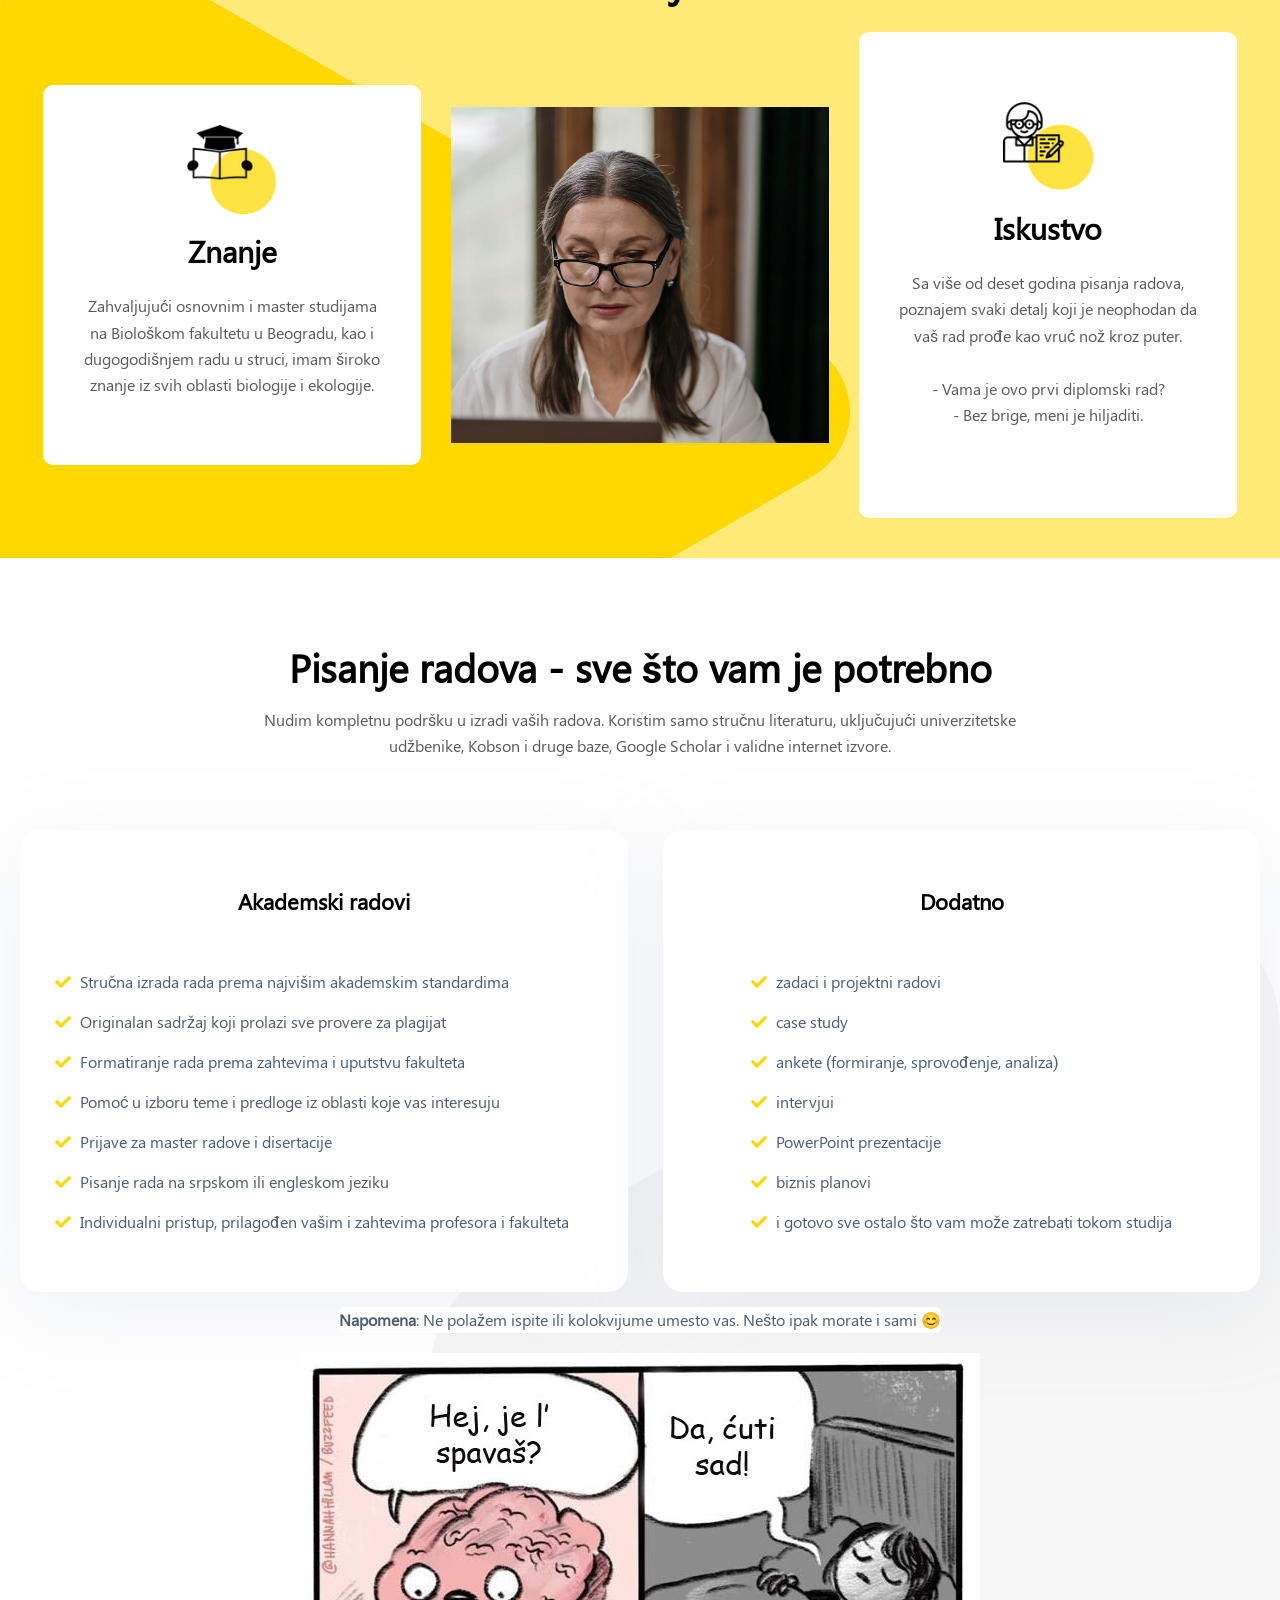
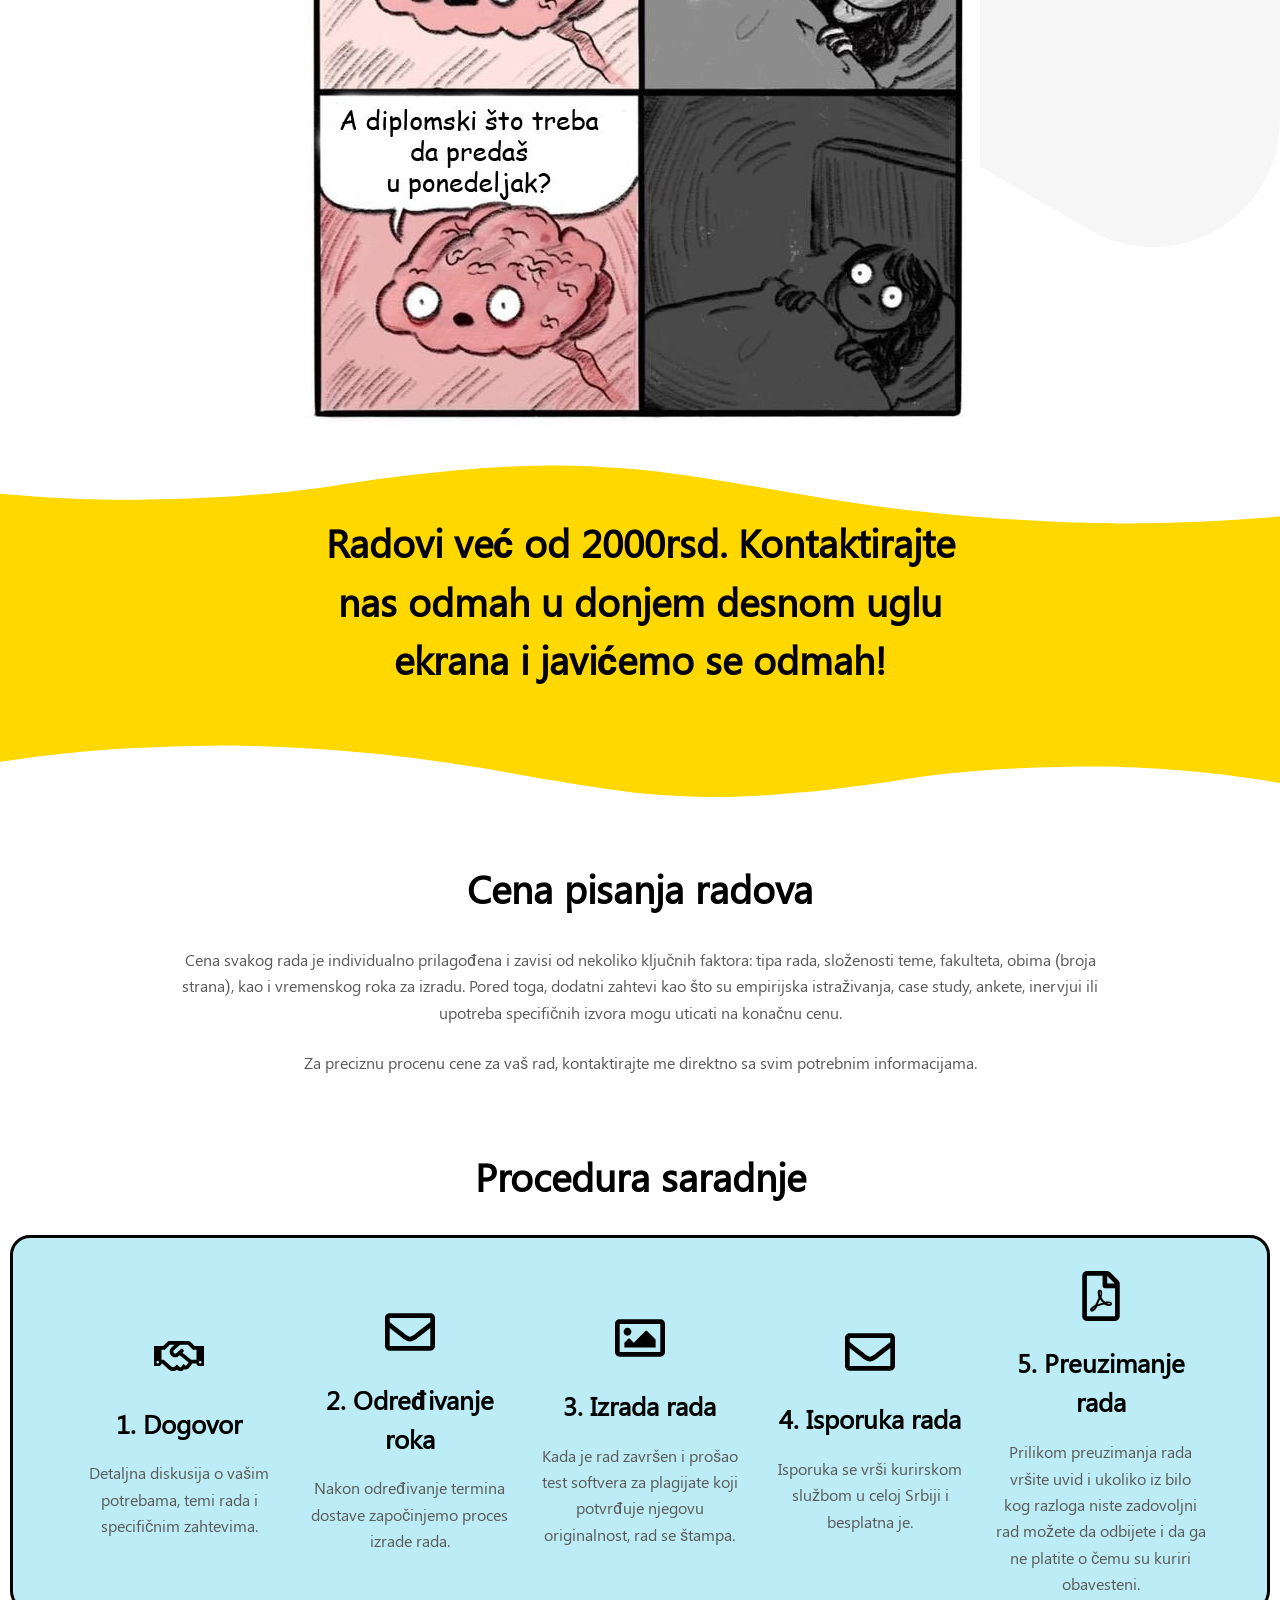
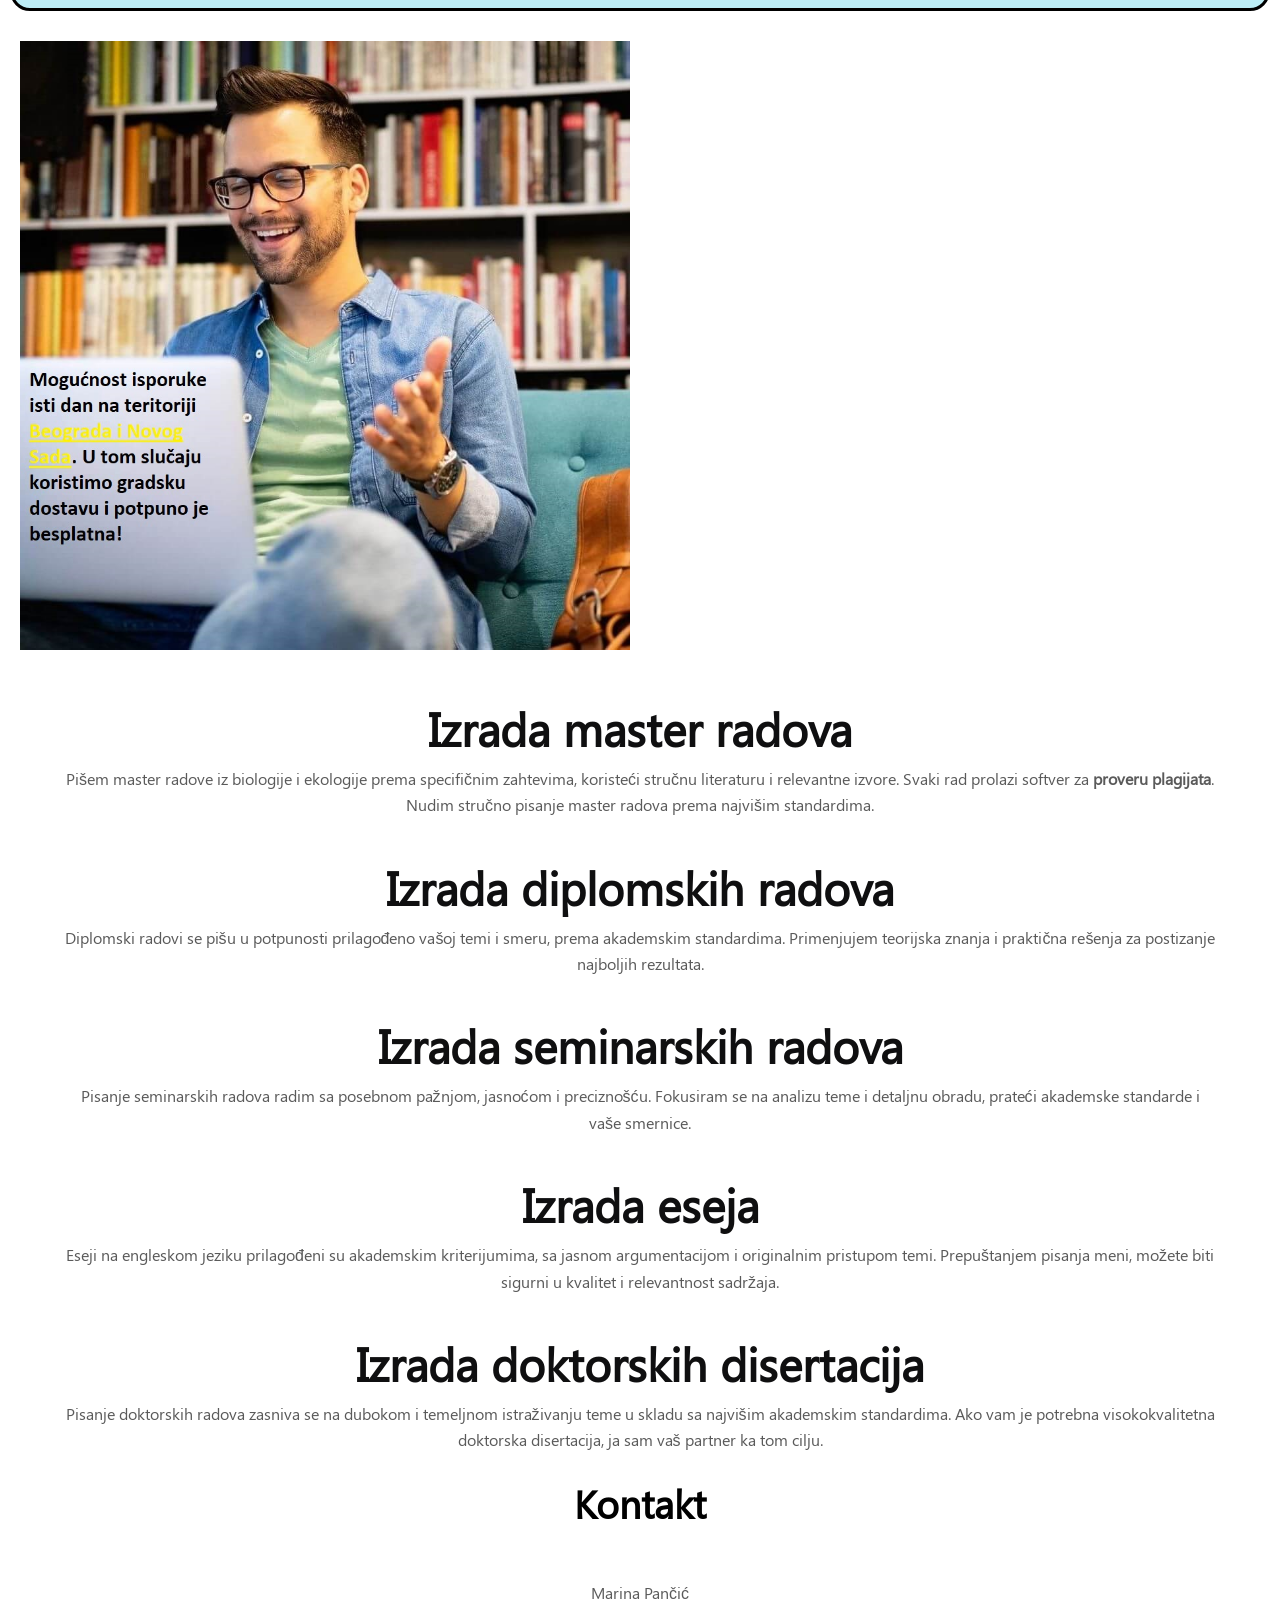
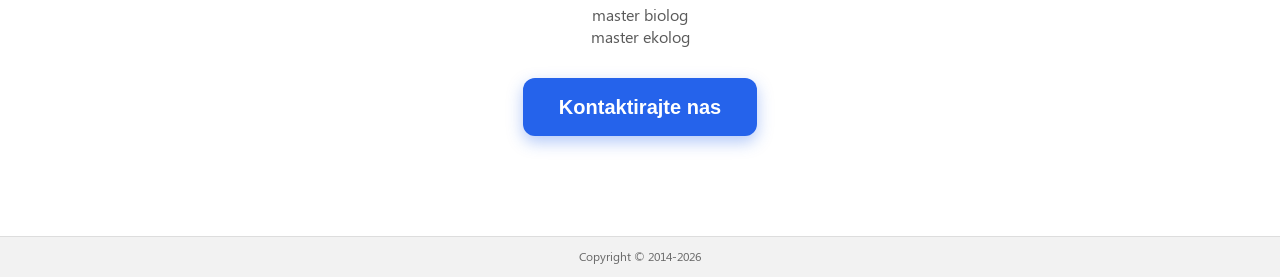
==== commit 0a47178d: "Modify image box description for ecology expertise Updated the description of the image box content " ====
--- a/X7qL82vNp5/index.html
+++ b/X7qL82vNp5/index.html
@@ -341,7 +341,7 @@
 				<div class="elementor-element elementor-element-6b59f59 elementor-widget__width-initial elementor-widget-mobile__width-initial elementor-position-top elementor-widget elementor-widget-image-box" data-id="6b59f59" data-element_type="widget" data-widget_type="image-box.default">
 				<div class="elementor-widget-container">
 			<style>/*! elementor - v3.18.0 - 08-12-2023 */
-.elementor-widget-image-box .elementor-image-box-content{width:100%}@media (min-width:768px){.elementor-widget-image-box.elementor-position-left .elementor-image-box-wrapper,.elementor-widget-image-box.elementor-position-right .elementor-image-box-wrapper{display:flex}.elementor-widget-image-box.elementor-position-right .elementor-image-box-wrapper{text-align:right;flex-direction:row-reverse}.elementor-widget-image-box.elementor-position-left .elementor-image-box-wrapper{text-align:left;flex-direction:row}.elementor-widget-image-box.elementor-position-top .elementor-image-box-img{margin:auto}.elementor-widget-image-box.elementor-vertical-align-top .elementor-image-box-wrapper{align-items:flex-start}.elementor-widget-image-box.elementor-vertical-align-middle .elementor-image-box-wrapper{align-items:center}.elementor-widget-image-box.elementor-vertical-align-bottom .elementor-image-box-wrapper{align-items:flex-end}}@media (max-width:767px){.elementor-widget-image-box .elementor-image-box-img{margin-left:auto!important;margin-right:auto!important;margin-bottom:15px}}.elementor-widget-image-box .elementor-image-box-img{display:inline-block}.elementor-widget-image-box .elementor-image-box-title a{color:inherit}.elementor-widget-image-box .elementor-image-box-wrapper{text-align:center}.elementor-widget-image-box .elementor-image-box-description{margin:0}</style><div class="elementor-image-box-wrapper"><figure class="elementor-image-box-img"><img decoding="async" width="100" height="100" src="./images/11-3.png" class="attachment-full size-full wp-image-1471" alt="" /></figure><div class="elementor-image-box-content"><h3 class="elementor-image-box-title">Znanje</h3><p class="elementor-image-box-description">Zahvaljujući osnovnim i master studijama na Biološkom fakultetu u Beogradu, kao i dugogodišnjem radu u struci, imam široko znanje iz svih oblasti biologije i ekonomije.<br><br> </p></div></div>		</div>
+.elementor-widget-image-box .elementor-image-box-content{width:100%}@media (min-width:768px){.elementor-widget-image-box.elementor-position-left .elementor-image-box-wrapper,.elementor-widget-image-box.elementor-position-right .elementor-image-box-wrapper{display:flex}.elementor-widget-image-box.elementor-position-right .elementor-image-box-wrapper{text-align:right;flex-direction:row-reverse}.elementor-widget-image-box.elementor-position-left .elementor-image-box-wrapper{text-align:left;flex-direction:row}.elementor-widget-image-box.elementor-position-top .elementor-image-box-img{margin:auto}.elementor-widget-image-box.elementor-vertical-align-top .elementor-image-box-wrapper{align-items:flex-start}.elementor-widget-image-box.elementor-vertical-align-middle .elementor-image-box-wrapper{align-items:center}.elementor-widget-image-box.elementor-vertical-align-bottom .elementor-image-box-wrapper{align-items:flex-end}}@media (max-width:767px){.elementor-widget-image-box .elementor-image-box-img{margin-left:auto!important;margin-right:auto!important;margin-bottom:15px}}.elementor-widget-image-box .elementor-image-box-img{display:inline-block}.elementor-widget-image-box .elementor-image-box-title a{color:inherit}.elementor-widget-image-box .elementor-image-box-wrapper{text-align:center}.elementor-widget-image-box .elementor-image-box-description{margin:0}</style><div class="elementor-image-box-wrapper"><figure class="elementor-image-box-img"><img decoding="async" width="100" height="100" src="./images/11-3.png" class="attachment-full size-full wp-image-1471" alt="" /></figure><div class="elementor-image-box-content"><h3 class="elementor-image-box-title">Znanje</h3><p class="elementor-image-box-description">Zahvaljujući osnovnim i master studijama na Biološkom fakultetu u Beogradu, kao i dugogodišnjem radu u struci, imam široko znanje iz svih oblasti biologije i ekologije.<br><br> </p></div></div>		</div>
 				</div>
 				<div class="elementor-element elementor-element-c0766a0 elementor-widget__width-initial elementor-widget elementor-widget-image" data-id="c0766a0" data-element_type="widget" data-widget_type="image.default">
 				<div class="elementor-widget-container">
@@ -957,6 +957,15 @@
 s0.parentNode.insertBefore(s1,s0);
 })();
 </script>
+	<!--<script>
+window.addEventListener('load', function() {
+    setTimeout(function() {
+        if (window.Tawk_API && Tawk_API.maximize) {
+            Tawk_API.maximize();
+        }
+    }, 3000);
+});
+</script>-->
 
 </body>
 </html>
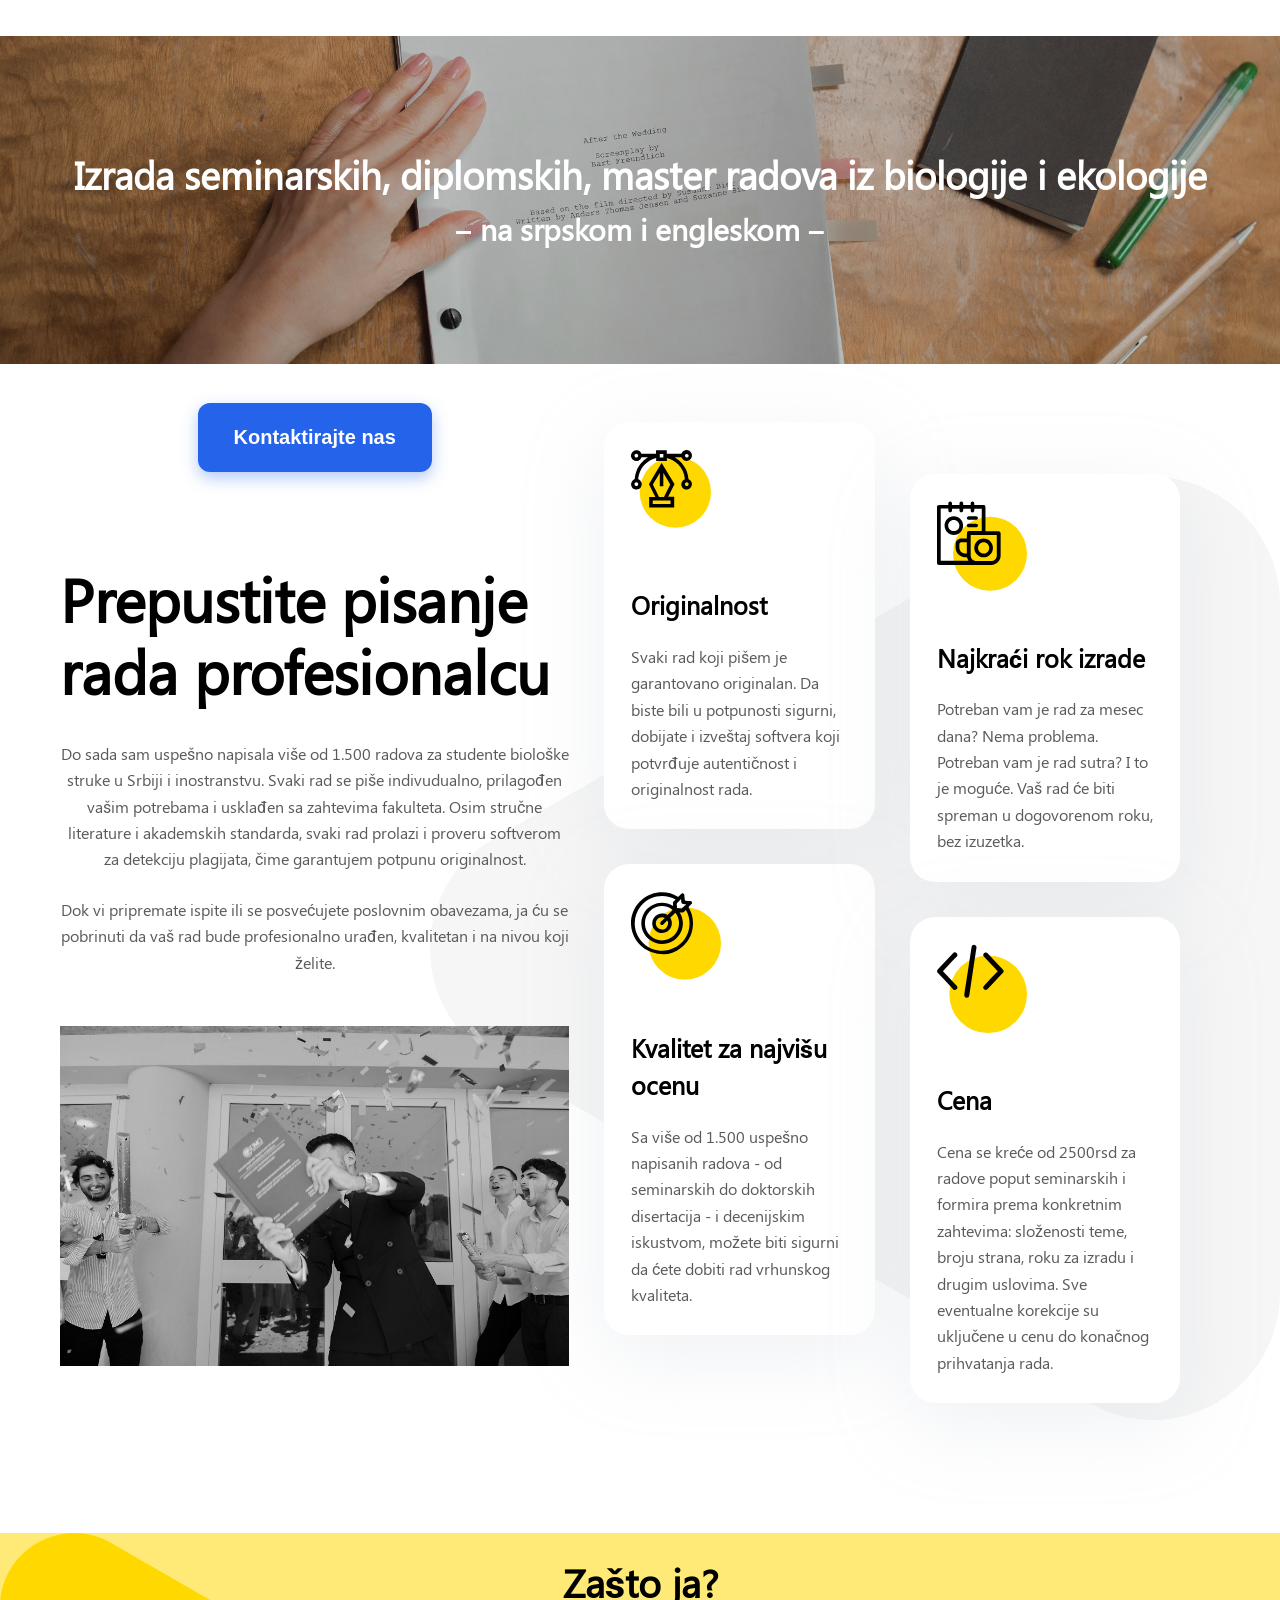
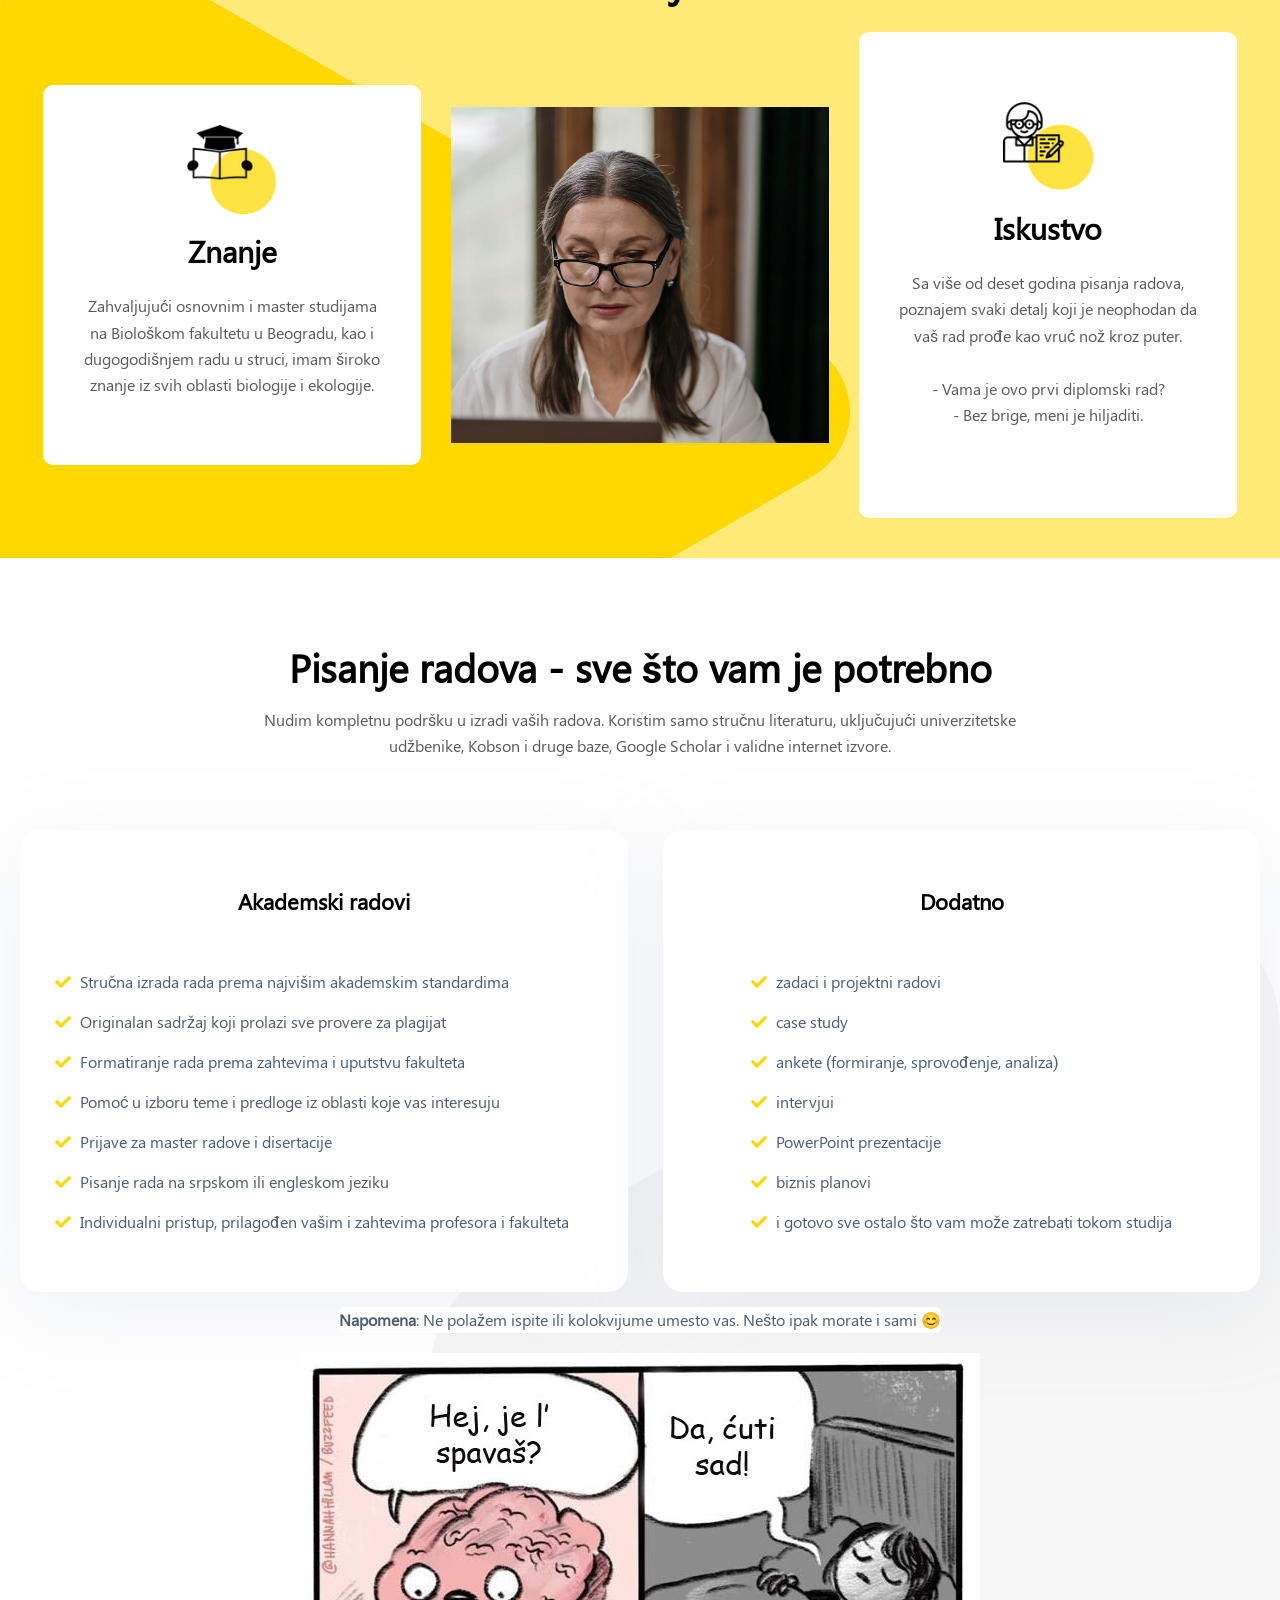
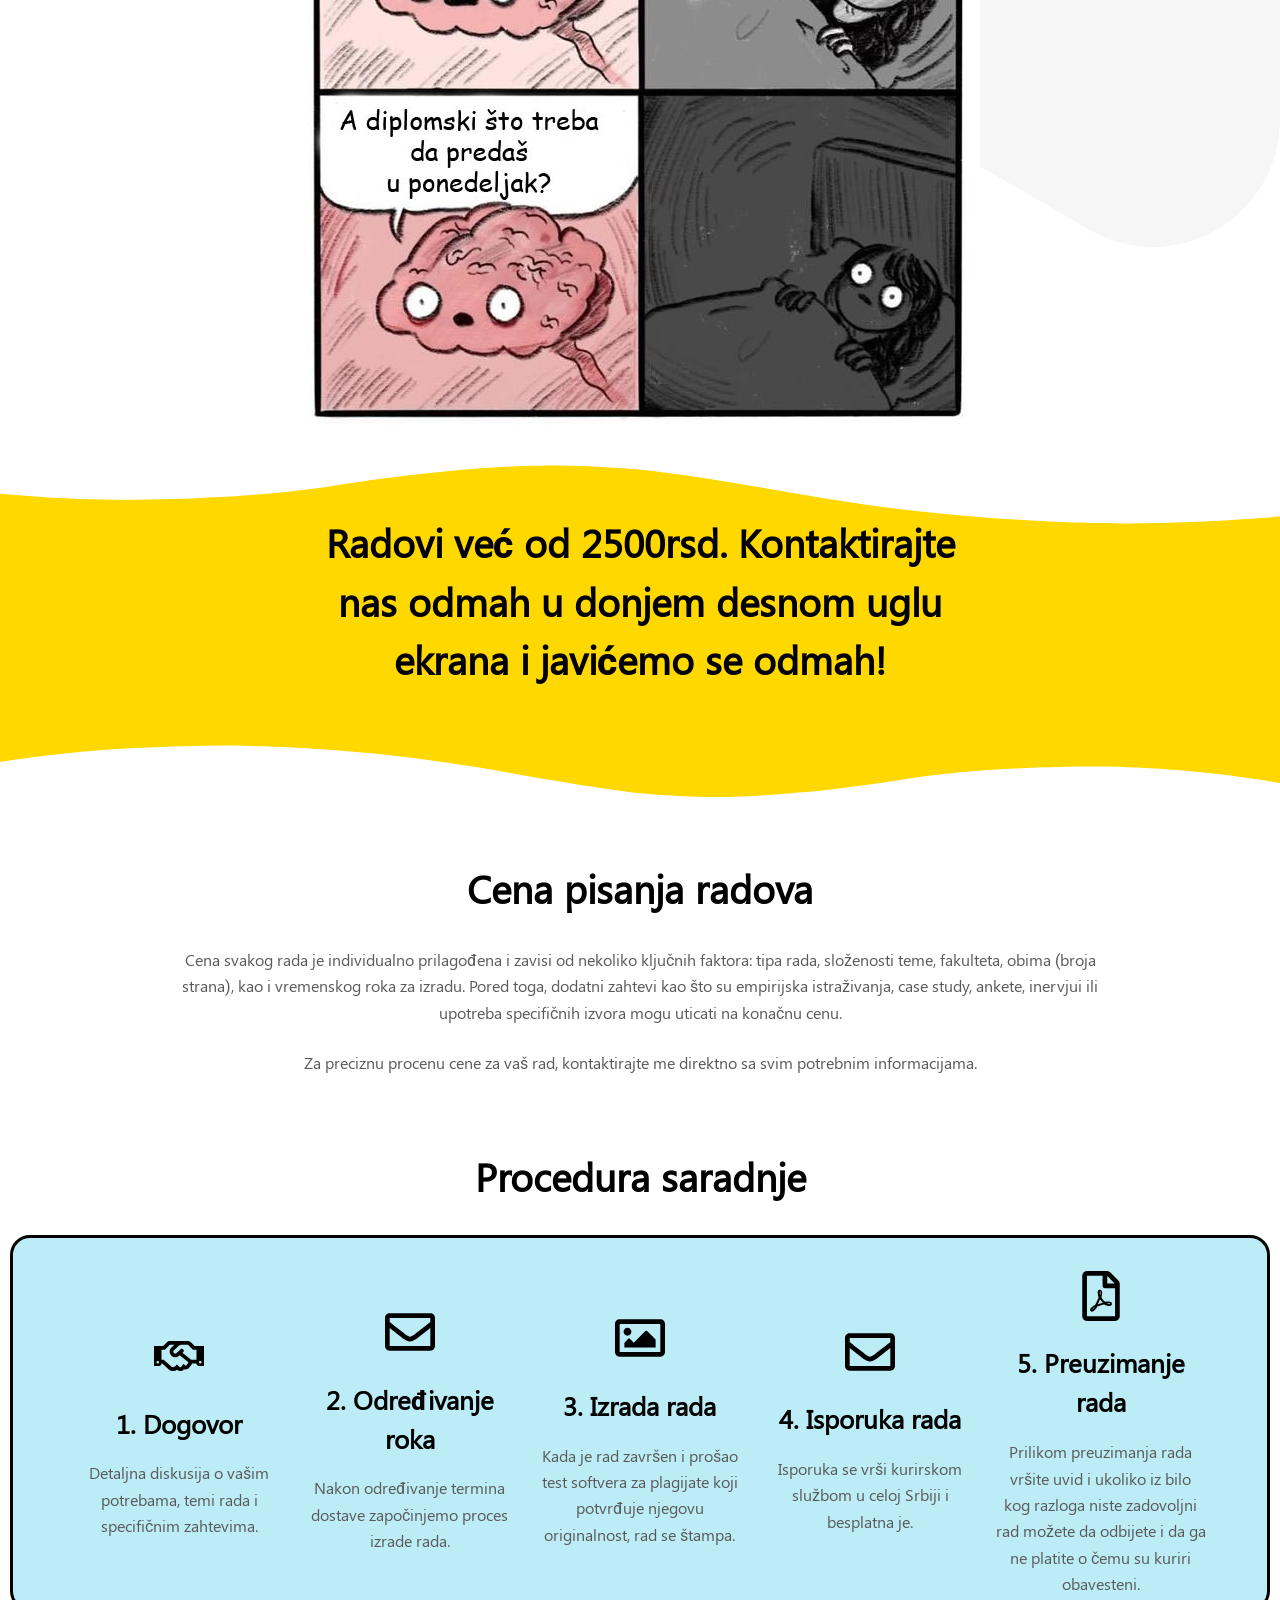
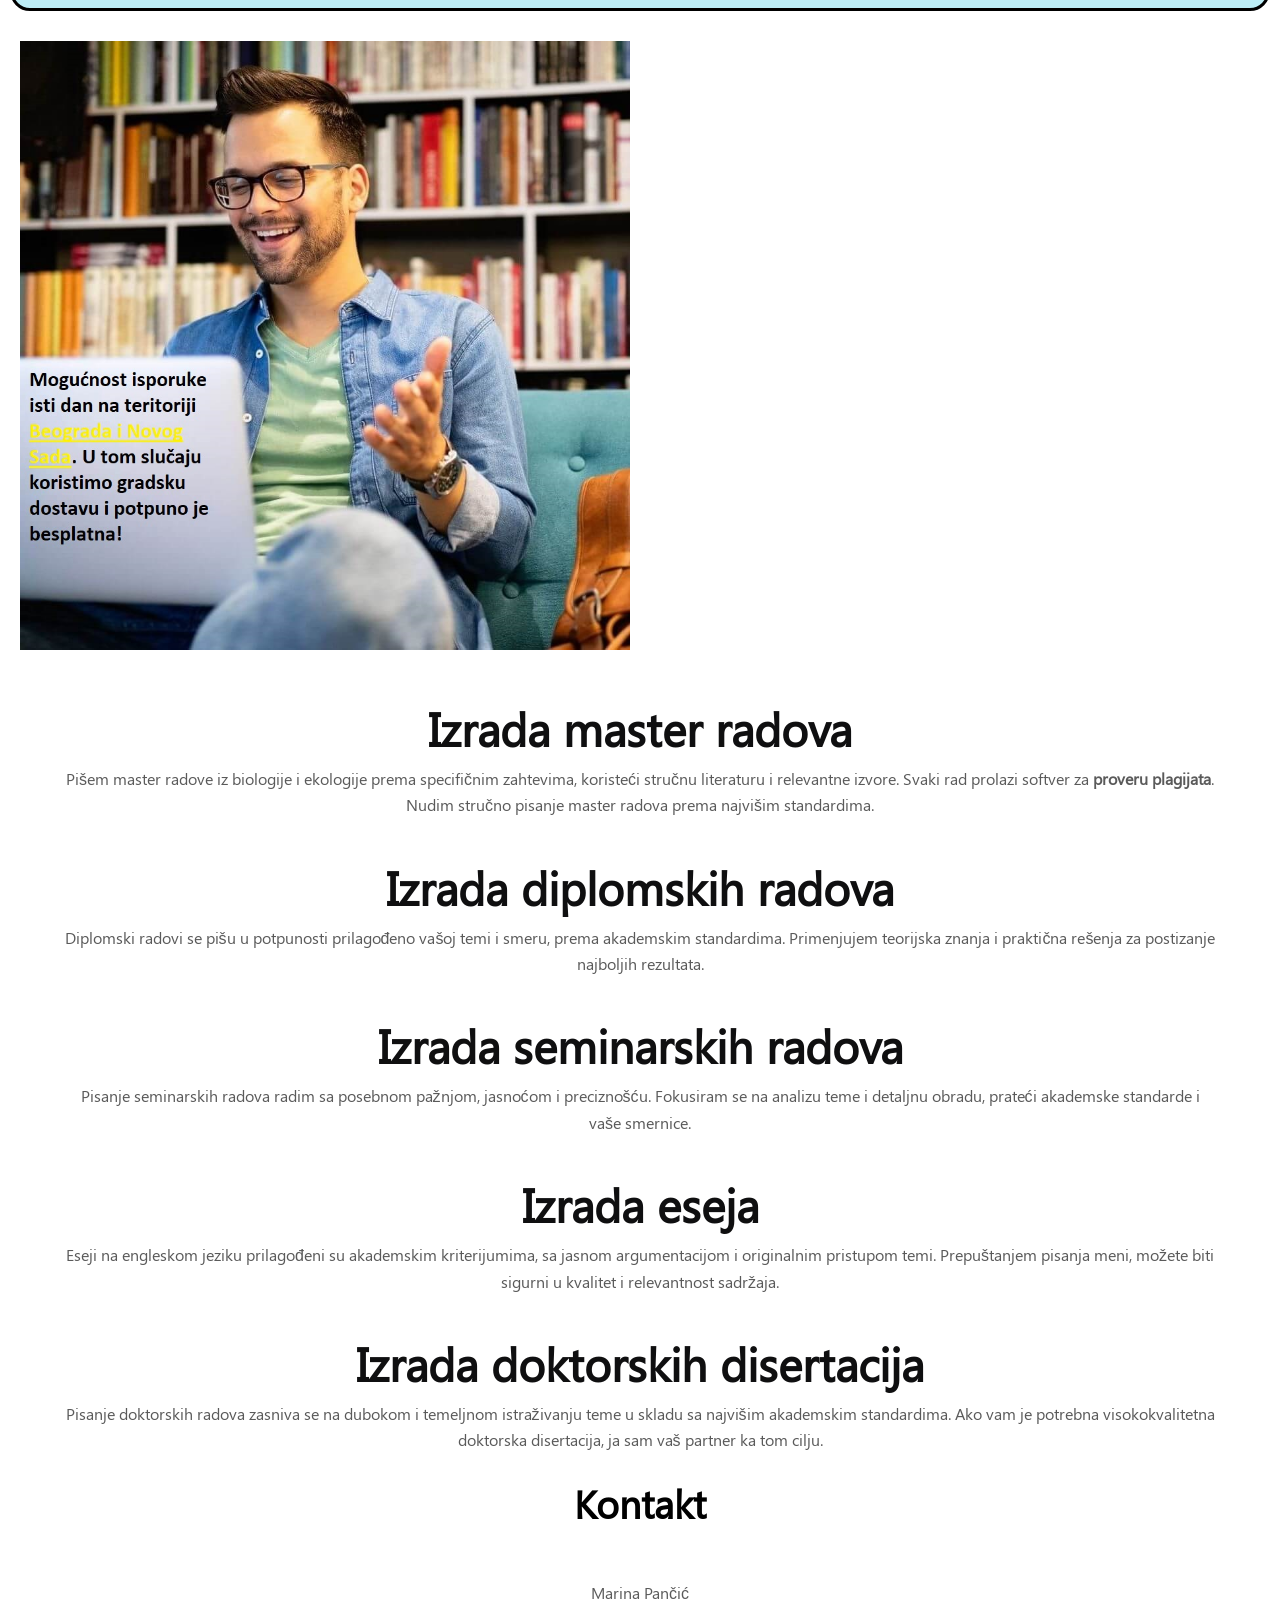
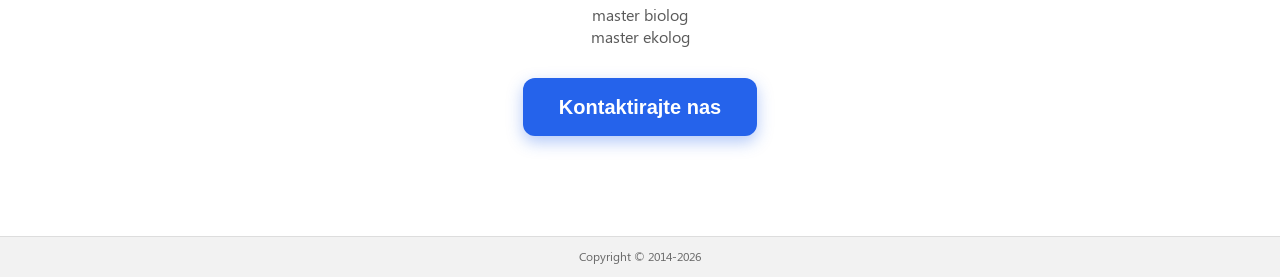
==== commit 01253a47: "Update index.html" ====
--- a/X7qL82vNp5/index.html
+++ b/X7qL82vNp5/index.html
@@ -324,7 +324,7 @@
 						Cena					</span>
 				</h4>
 									<p class="elementor-icon-box-description">
-						Cena se kreće od 2000rsd za radove poput seminarskih i formira prema konkretnim zahtevima: složenosti teme, broju strana, roku za izradu i drugim uslovima. Sve eventualne korekcije su uključene u cenu do konačnog prihvatanja rada.					</p>
+						Cena se kreće od 2500rsd za radove poput seminarskih i formira prema konkretnim zahtevima: složenosti teme, broju strana, roku za izradu i drugim uslovima. Sve eventualne korekcije su uključene u cenu do konačnog prihvatanja rada.					</p>
 							</div>
 		</div>
 				</div>
@@ -485,7 +485,7 @@
 </svg>		</div>
 				<div class="elementor-element elementor-element-17bd122 elementor-widget elementor-widget-heading" data-id="17bd122" data-element_type="widget" data-widget_type="heading.default">
 				<div class="elementor-widget-container">
-			<h3 class="elementor-heading-title elementor-size-xl">Radovi već od 2000rsd. Kontaktirajte nas odmah u donjem desnom uglu ekrana i javićemo se odmah!</h3>		</div>
+			<h3 class="elementor-heading-title elementor-size-xl">Radovi već od 2500rsd. Kontaktirajte nas odmah u donjem desnom uglu ekrana i javićemo se odmah!</h3>		</div>
 				</div>
 				
 					</div>
